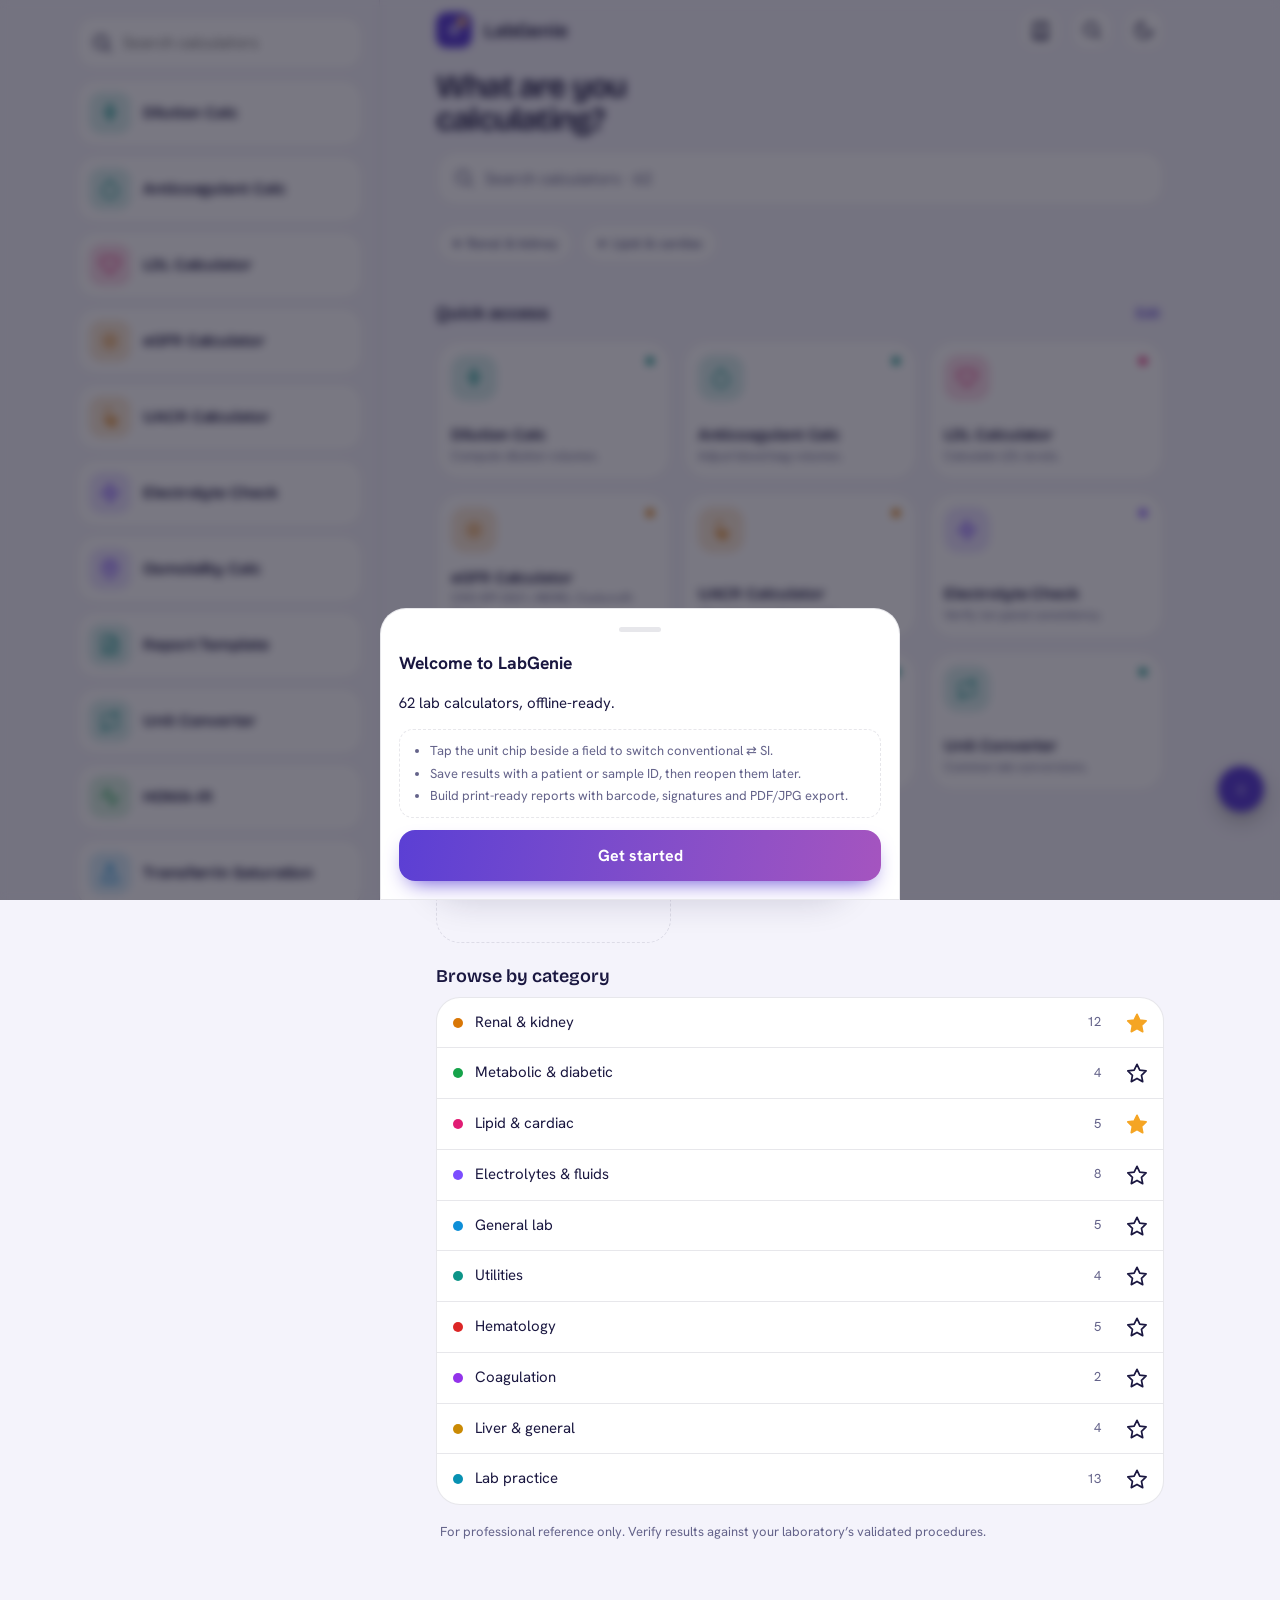
==== index.html @ 0b22d6af "Report: no signature line, end-of-report after results, sample-type label, duplicate seal; SOP: test" ====
<!doctype html>
<html lang="en">
<head>
<meta charset="utf-8">
<meta name="viewport" content="width=device-width,initial-scale=1,viewport-fit=cover">
<link rel="manifest" href="manifest.json">
<meta name="theme-color" id="tc" content="#f4f3fb">
<meta name="apple-mobile-web-app-capable" content="yes">
<meta name="apple-mobile-web-app-status-bar-style" content="black-translucent">
<link rel="apple-touch-icon" href="icons/icon-192.png">
<title>LabGenie</title>
<link rel="preconnect" href="https://fonts.googleapis.com"><link rel="preconnect" href="https://fonts.gstatic.com" crossorigin>
<link href="https://fonts.googleapis.com/css2?family=Allura&family=Anek+Bangla:wght@400..700&family=Bricolage+Grotesque:opsz,wght@12..96,500..700&family=Dancing+Script&family=Great+Vibes&family=Hanken+Grotesk:wght@400;500;600;700&family=Hind+Siliguri:wght@400;500;600;700&family=Homemade+Apple&family=Mrs+Saint+Delafield&display=swap" rel="stylesheet">
<script>try{var t=JSON.parse(localStorage.getItem('lg.th')||'"auto"');document.documentElement.dataset.e=t=='dark'||(t=='auto'&&matchMedia('(prefers-color-scheme:dark)').matches)?'dark':'light'}catch(e){}</script>
<style>
:root{--bg:#f4f3fb;--sf:#fff;--ink:#1a1740;--mut:#64638a;--ln:rgba(26,23,64,.1);--pr:#5b3fd4;--pt:#e9e4ff;--ro:#17143a;--ok:#2fc46b;--warn:#f5a524;--bad:#f0506e;--info:#4aa8ff;--f1:'Bricolage Grotesque',system-ui,sans-serif;--f2:'Hanken Grotesk',system-ui,-apple-system,sans-serif}
:root[data-e=dark]{--bg:#0e0d20;--sf:#181633;--ink:#ecebfa;--mut:#9d9bc4;--ln:rgba(255,255,255,.1);--pt:#2b2668;--ro:#0a0918;--pr:#8f78ff}
:root[data-e=dark] .ro{box-shadow:0 18px 38px -18px color-mix(in srgb,var(--st) 55%,transparent),inset 0 1px 0 rgba(255,255,255,.08)}
*{box-sizing:border-box;-webkit-tap-highlight-color:transparent}
body{margin:0;background:var(--bg);color:var(--ink);font:400 15px/1.45 var(--f2);-webkit-font-smoothing:antialiased}
body.pro{font-size:13.8px}body.pro .card{min-height:112px;padding:11px}body.pro .fc{padding:12px;gap:10px}
#app{max-width:760px;margin:auto;min-height:100dvh;padding-bottom:calc(104px + env(safe-area-inset-bottom))}
@media(min-width:900px){#shell{max-width:1160px;margin:auto;display:grid;grid-template-columns:320px 1fr;gap:0;align-items:start}#side{position:sticky;top:0;height:100dvh;overflow-y:auto;border-right:1px solid var(--ln);padding:10px 0 90px}#app{max-width:760px;width:100%}}
#side:empty{display:none}
button,input,select,textarea{font:inherit;color:inherit}button{cursor:pointer;border:0;background:none}
svg{width:22px;height:22px;fill:none;stroke:currentColor;stroke-width:1.9;stroke-linecap:round;stroke-linejoin:round;flex:none}
:focus-visible{outline:2.5px solid var(--pr);outline-offset:2px}
.bar{position:sticky;top:0;z-index:10;display:flex;align-items:center;gap:12px;padding:calc(env(safe-area-inset-top) + 10px) 16px 10px;background:color-mix(in srgb,var(--bg) 85%,transparent);backdrop-filter:blur(14px);-webkit-backdrop-filter:blur(14px)}
.bar h1{margin:0;font:600 19px var(--f1);letter-spacing:-.01em;flex:1;min-width:0;white-space:nowrap;overflow:hidden;text-overflow:ellipsis}
.logo{width:36px;height:36px;border-radius:11px;background:var(--pr);display:grid;place-items:center;position:relative;color:#fff}
.logo:after{content:"";position:absolute;top:5px;right:5px;width:8px;height:8px;border-radius:50%;background:#ffb454;border:1.5px solid var(--bg)}
.ib{width:40px;height:40px;border-radius:14px;background:var(--sf);border:1px solid var(--ln);display:grid;place-items:center}
.ib.on{color:#f5a524}.ib.on svg{fill:currentColor}
.hero{padding:10px 16px 6px}.hero h2{margin:0 0 14px;font:600 32px/1.04 var(--f1);letter-spacing:-.025em;max-width:11em}
.sb{width:100%;display:flex;align-items:center;gap:10px;padding:15px 16px;border-radius:20px;background:var(--sf);border:1px solid var(--ln);color:var(--mut);text-align:left;font-size:16px}
.sh{display:flex;align-items:center;justify-content:space-between;padding:22px 16px 10px}
.sh h3{margin:0;font:600 18px var(--f1)}.sh button{color:var(--pr);font-weight:600;font-size:14px;padding:6px 4px}
.grid{display:grid;grid-template-columns:repeat(2,1fr);gap:12px;padding:0 16px}
@media(min-width:600px){.grid{grid-template-columns:repeat(3,1fr)}}
.card{position:relative;display:flex;flex-direction:column;justify-content:space-between;gap:16px;min-height:140px;padding:14px;border-radius:24px;background:var(--sf);border:1px solid var(--ln);color:inherit;text-decoration:none;transition:transform .15s}
.card:active{transform:scale(.97)}
.lastc{margin:10px 16px 0;min-height:auto;flex-direction:row;align-items:center;justify-content:flex-start}
.ti{width:46px;height:46px;border-radius:15px;display:grid;place-items:center;background:color-mix(in srgb,var(--c) 16%,var(--sf));color:var(--c);flex:none}
.card b,.row b{display:block;font:600 16px/1.15 var(--f1);letter-spacing:-.005em}
small{display:block;color:var(--mut);font-size:12.5px;line-height:1.35;margin-top:3px}
.card .tag{position:absolute;top:16px;right:16px;width:8px;height:8px;border-radius:50%;background:var(--c)}
.card.ed{animation:wig .35s ease-in-out infinite alternate}.card .mn{display:none;position:absolute;top:8px;right:8px;width:26px;height:26px;border-radius:50%;background:var(--bad);color:#fff;place-items:center;font-weight:700}
.card.ed .mn{display:grid}.card.ed .tag{display:none}
@keyframes wig{from{transform:rotate(-.7deg)}to{transform:rotate(.7deg)}}
.add{border-style:dashed;background:transparent;align-items:center;justify-content:center;text-align:center;color:var(--mut)}
.chips{display:flex;gap:8px;overflow-x:auto;padding:4px 16px 12px;scrollbar-width:none;scroll-snap-type:x proximity}.chips::-webkit-scrollbar{display:none}
.chip{scroll-snap-align:start;white-space:nowrap;padding:9px 14px;border-radius:99px;background:var(--sf);border:1px solid var(--ln);font-weight:600;font-size:13.5px;color:var(--mut)}
.chip.on{background:var(--ink);color:var(--bg);border-color:var(--ink)}
.cats{margin:0 16px;background:var(--sf);border:1px solid var(--ln);border-radius:24px;overflow:hidden}
.cats .cr{display:flex;align-items:center;border-top:1px solid var(--ln)}.cats .cr:first-child{border-top:0}
.cats .cr>button:first-child{display:flex;align-items:center;gap:12px;flex:1;padding:14px 16px;text-align:left}
.cats .cr .ib{border:0;background:none;margin-right:6px}
.dot{width:10px;height:10px;border-radius:50%;background:var(--c)}.cats span{margin-left:auto;color:var(--mut);font-size:13px}
.lst{margin:0 16px;display:flex;flex-direction:column;gap:8px}
.row{display:flex;align-items:center;gap:12px;padding:12px;border-radius:20px;background:var(--sf);border:1px solid var(--ln);color:inherit;text-decoration:none}
.row.cur{border-color:var(--pr);background:var(--pt)}
.row>div:nth-child(2){flex:1;min-width:0}.row .ti{width:42px;height:42px;border-radius:13px}
.row .ib{width:36px;height:36px;border-radius:12px;border:0;background:none;color:var(--mut)}.row .ib.on{color:#f5a524}
.srch{margin:6px 16px 10px;display:flex;align-items:center;gap:10px;padding:0 14px;border-radius:18px;background:var(--sf);border:1.5px solid var(--ln)}
.srch:focus-within{border-color:var(--pr)}.srch input{flex:1;border:0;background:none;padding:14px 0;font-size:16px;outline:0;min-width:0}
.empty{padding:36px 24px;text-align:center;color:var(--mut)}
.tb{position:fixed;left:50%;bottom:calc(12px + env(safe-area-inset-bottom));transform:translateX(-50%);width:min(420px,calc(100% - 24px));height:66px;display:grid;grid-template-columns:repeat(4,1fr);padding:6px;border-radius:33px;background:color-mix(in srgb,var(--sf) 90%,transparent);backdrop-filter:blur(18px);-webkit-backdrop-filter:blur(18px);border:1px solid var(--ln);box-shadow:0 12px 34px rgba(26,23,64,.18);z-index:20}
.tb a{display:flex;flex-direction:column;align-items:center;justify-content:center;gap:1px;font-size:11px;font-weight:600;color:var(--mut);text-decoration:none;border-radius:26px}
.tb a.on{color:var(--pr);background:var(--pt)}body.kb .tb{display:none}
.ro{--st:var(--pr);position:relative;overflow:hidden;margin:12px 16px 0;padding:22px 18px 18px;border-radius:28px;color:var(--ink);border:1px solid color-mix(in srgb,var(--st) 32%,var(--ln));background:radial-gradient(130% 90% at 100% 0,color-mix(in srgb,var(--st) 22%,transparent),transparent 62%),radial-gradient(90% 70% at 0 100%,color-mix(in srgb,var(--info) 13%,transparent),transparent 65%),linear-gradient(165deg,var(--sf),var(--pt));box-shadow:0 18px 38px -18px color-mix(in srgb,var(--st) 62%,transparent),inset 0 1px 0 rgba(255,255,255,.55);transition:border-color .3s,box-shadow .3s}
.ro:before{content:"";position:absolute;inset:0 0 auto;height:5px;background:linear-gradient(90deg,var(--st),color-mix(in srgb,var(--st) 35%,#ff7ad9))}
.ro .l{display:flex;align-items:center;justify-content:space-between;gap:8px;color:var(--mut);font-size:13.5px;font-weight:600}
.big{font:600 54px/1 var(--f1);letter-spacing:-.035em;margin:12px 0 2px;font-variant-numeric:tabular-nums;word-break:break-all;background:linear-gradient(100deg,var(--ink) 25%,var(--st) 115%);-webkit-background-clip:text;background-clip:text;color:transparent}
.big small{display:inline;font:500 15px var(--f2);letter-spacing:0;color:var(--mut);margin-left:6px}
.big.e{background:none;color:color-mix(in srgb,var(--mut) 55%,transparent)}.err{color:var(--bad);font-weight:700;margin:12px 0 2px}
.pill{display:inline-block;padding:3px 10px;border-radius:99px;font-size:12px;font-weight:700;white-space:nowrap}
.p-g{color:color-mix(in srgb,var(--ok) 55%,var(--ink));background:color-mix(in srgb,var(--ok) 20%,transparent)}.p-y{color:color-mix(in srgb,var(--warn) 50%,var(--ink));background:color-mix(in srgb,var(--warn) 22%,transparent)}.p-r{color:color-mix(in srgb,var(--bad) 70%,var(--ink));background:color-mix(in srgb,var(--bad) 18%,transparent)}.p-b{color:color-mix(in srgb,var(--info) 55%,var(--ink));background:color-mix(in srgb,var(--info) 20%,transparent)}
.gw{position:relative;margin:16px 0 6px}.g{display:flex;height:9px;border-radius:5px;overflow:hidden}.g i{display:block;height:100%;opacity:.85;cursor:pointer}
.t-g{background:var(--ok)}.t-y{background:var(--warn)}.t-r{background:var(--bad)}.t-b{background:var(--info)}
.gw b{position:absolute;top:-4px;width:5px;height:17px;margin-left:-2.5px;border-radius:3px;background:var(--ink);box-shadow:0 0 0 2.5px var(--sf);transition:left .25s}
.gs{display:flex;justify-content:space-between;font-size:11.5px;color:var(--mut)}
.sg{display:grid;grid-template-columns:1fr 1fr;gap:8px;margin-top:14px}.sg>div{padding:10px 12px;border-radius:16px;background:color-mix(in srgb,var(--sf) 75%,transparent);border:1px solid var(--ln)}
.sg em{display:block;font-style:normal;font-size:11.5px;color:var(--mut)}.sg strong{font:600 19px var(--f1);font-variant-numeric:tabular-nums}.sg small{display:inline;color:var(--mut);margin-left:3px}.sg .pill{margin-top:4px;display:table}
.ac{display:flex;gap:8px;margin-top:14px}.ac button{flex:1;display:flex;align-items:center;justify-content:center;gap:6px;padding:11px 4px;border-radius:14px;background:color-mix(in srgb,var(--sf) 80%,transparent);border:1px solid var(--ln);color:var(--pr);font-size:13px;font-weight:700}.ac button:disabled{opacity:.35}.ac svg{width:17px;height:17px}
.fc.o{margin-top:6px}.fh h4{margin:0;font:600 17px var(--f1)}.fh p{margin:3px 0 0;color:var(--mut);font-size:13px}
.ub{display:flex;gap:8px;flex-wrap:wrap}.ub button,.pg button{flex:1;padding:11px 8px;border-radius:12px;border:1.5px solid var(--ln);background:var(--bg);font-weight:600;font-size:14px;color:var(--ink);transition:background .15s,color .15s,border-color .15s}
.ub .on,.pg .on{background:var(--pr);border-color:var(--pr);color:#fff}
.pg{display:grid;grid-template-columns:repeat(auto-fill,minmax(64px,1fr));gap:8px}.pg button{padding:9px 4px;font-size:13px}
.fd.ar{display:flex;gap:10px}.calc{flex:1;display:flex;align-items:center;justify-content:center;gap:8px;padding:14px;border-radius:16px;background:linear-gradient(100deg,var(--pr),color-mix(in srgb,var(--pr) 55%,#ff6ea6));color:#fff;font-weight:700;font-size:16px;box-shadow:0 10px 22px -10px var(--pr)}.calc:active{transform:scale(.98)}
.fd.ar .btn{display:grid;place-items:center;padding:0 16px}.fd.ar .btn svg{width:19px;height:19px}
.p2{display:grid;grid-template-columns:repeat(auto-fit,minmax(150px,1fr));gap:12px;margin-top:14px}
.pv{position:relative;padding:13px 14px;border-radius:20px;background:color-mix(in srgb,var(--sf) 78%,transparent);border:1.5px solid var(--ln)}
.pv em{display:block;font-style:normal;font-size:12.5px;font-weight:600;color:var(--mut);line-height:1.25}
.pv strong{display:block;font:600 32px/1.1 var(--f1);letter-spacing:-.02em;margin-top:6px;font-variant-numeric:tabular-nums;word-break:break-all}
.pv strong small{display:inline;font:500 13px var(--f2);letter-spacing:0;color:var(--mut);margin:0 0 0 5px}.pv .pill{margin-top:8px}
.pv.hl{border-color:color-mix(in srgb,var(--pr) 45%,transparent);background:color-mix(in srgb,var(--pr) 10%,var(--sf))}
.pv.rec{border-color:var(--ok);background:color-mix(in srgb,var(--ok) 14%,var(--sf))}
.pv .bd{position:absolute;top:-9px;right:12px;background:var(--ok);color:#fff;font-size:10px;font-weight:800;letter-spacing:.04em;text-transform:uppercase;padding:3px 9px;border-radius:99px}
.mix{height:10px;border-radius:6px;background:color-mix(in srgb,var(--info) 38%,transparent);overflow:hidden;margin:16px 0 6px}.mix i{display:block;height:100%;min-width:5px;background:var(--pr);border-radius:6px}
.bn{margin-top:14px;padding:13px 14px;border-radius:16px;font-weight:700;font-size:15px;line-height:1.35;text-align:center}.bn.sm{text-align:left;font-weight:600;font-size:14px}
.b-g{background:color-mix(in srgb,var(--ok) 18%,transparent);color:color-mix(in srgb,var(--ok) 55%,var(--ink))}.b-y{background:color-mix(in srgb,var(--warn) 22%,transparent);color:color-mix(in srgb,var(--warn) 50%,var(--ink))}.b-r{background:color-mix(in srgb,var(--bad) 17%,transparent);color:color-mix(in srgb,var(--bad) 70%,var(--ink))}.b-b{background:color-mix(in srgb,var(--info) 20%,transparent);color:color-mix(in srgb,var(--info) 55%,var(--ink))}
.nb,.nl{margin:12px 0 0;padding:11px 13px;border-radius:14px;background:color-mix(in srgb,var(--sf) 65%,transparent);border:1px dashed var(--ln);font-size:13px;color:var(--mut);line-height:1.5}.nl{padding-left:30px}.nl li+li{margin-top:3px}.nl b,.nb b{color:var(--ink)}.hx{color:var(--bad);font-weight:800}
.gp{margin-top:12px;padding:12px 14px;border-radius:18px;background:color-mix(in srgb,var(--sf) 78%,transparent);border:1px solid var(--ln)}.gp h5{margin:0 0 4px;font:600 13.5px var(--f1);color:var(--mut)}
.rw{display:flex;justify-content:space-between;align-items:center;gap:8px;padding:8px 0;border-top:1px solid var(--ln);font-size:14px}.gp h5+.rw{border-top:0}.rw>span{font-weight:600}.rw>div{display:flex;align-items:center;flex-wrap:wrap;justify-content:flex-end}.rw b{font:600 19px var(--f1);font-variant-numeric:tabular-nums}.rw i{font-style:normal;color:var(--mut);font-size:12px;margin:0 8px 0 4px}.gp p{margin:6px 0 0;color:var(--mut);font-size:12.5px;line-height:1.4}
.stg{margin-top:12px;display:grid;gap:3px}.stg div{display:grid;grid-template-columns:62px 62px 1fr;gap:8px;padding:7px 10px;border-radius:12px;font-size:12.5px;color:var(--mut)}.stg b{color:var(--ink)}.stg .on{background:color-mix(in srgb,var(--st) 20%,transparent);color:var(--ink);font-weight:700}
.sl{display:none;margin-bottom:12px;padding:7px 12px;border-radius:99px;background:color-mix(in srgb,var(--warn) 22%,transparent);color:color-mix(in srgb,var(--warn) 50%,var(--ink));font-size:12.5px;font-weight:700;text-align:center}
#rw.stale .sl{display:block}#rw.stale .ro>*:not(.sl){opacity:.38}#rw.stale .ac{pointer-events:none}
.cvm{display:flex;align-items:center;justify-content:center;gap:12px;flex-wrap:wrap}.cvc{flex:1;min-width:200px;display:flex;flex-direction:column;gap:8px}.cvc .in input{font-size:20px;font-weight:700;padding:16px 14px}
.swapb{width:46px;height:46px;border-radius:50%;background:var(--pt);color:var(--pr);display:grid;place-items:center;flex:none;transition:transform .25s}.swapb:active{transform:rotate(180deg)}
@media(max-width:600px){.cvm{flex-direction:column}.cvc{width:100%;min-width:0}.swapb svg{transform:rotate(90deg)}}
.fm{margin:12px 16px 0;padding:11px 14px;border-radius:16px;background:var(--pt);color:var(--pr);font-size:13.5px;font-weight:600;overflow-x:auto;white-space:nowrap}
.fc{margin:12px 16px;padding:16px;border-radius:24px;background:var(--sf);border:1px solid var(--ln);display:grid;grid-template-columns:repeat(2,minmax(0,1fr));gap:14px}
.fd{grid-column:span 2;min-width:0}.fd.h{grid-column:span 1}.fd[hidden]{display:none}
.fd label{display:block;margin-bottom:6px;font-size:13px;font-weight:600;color:var(--mut)}
.lb{display:flex;align-items:center;justify-content:space-between;gap:6px;margin-bottom:6px}.lb label{margin:0}
.ut{padding:3px 9px;border-radius:99px;background:var(--pt);color:var(--pr);font-size:11.5px;font-weight:700}
.in,select,textarea{display:flex;align-items:center;width:100%;background:var(--bg);border:1.5px solid transparent;border-radius:14px}
textarea{padding:12px;min-height:86px;resize:vertical}
.in:focus-within,select:focus,textarea:focus{border-color:var(--pr);outline:0}
.in input{flex:1;min-width:0;border:0;background:none;outline:0;padding:13px 14px;font-size:17px;font-weight:500}
.in span{padding-right:12px;color:var(--mut);font-size:12.5px;white-space:nowrap}
select{padding:13px 12px;font-size:16px;appearance:none;-webkit-appearance:none;background-image:linear-gradient(45deg,transparent 50%,var(--mut) 50%),linear-gradient(135deg,var(--mut) 50%,transparent 50%);background-position:calc(100% - 20px) 52%,calc(100% - 15px) 52%;background-size:5px 5px;background-repeat:no-repeat}
.nt{margin:0 20px 8px;color:var(--mut);font-size:13px}
.hi{margin:0 16px;padding:14px;border-radius:20px;background:var(--sf);border:1px solid var(--ln);display:flex;gap:10px;align-items:flex-start;margin-bottom:8px}.hi pre{flex:1;margin:0;font:inherit;font-size:13.5px;white-space:pre-wrap}.hi small{margin:0 0 4px}
.seg{display:flex;padding:4px;border-radius:16px;background:var(--bg);gap:4px}.seg button{flex:1;padding:10px;border-radius:12px;font-weight:600;font-size:14px;color:var(--mut)}.seg .on{background:var(--sf);color:var(--ink);box-shadow:0 1px 4px rgba(0,0,0,.12)}
.set{margin:0 16px 12px;padding:16px;border-radius:24px;background:var(--sf);border:1px solid var(--ln)}.set h4{margin:0 0 10px;font:600 15px var(--f1)}.set p{margin:0 0 8px;color:var(--mut);font-size:13.5px}
.btn{padding:11px 14px;border-radius:14px;background:var(--pt);color:var(--pr);font-weight:700;font-size:13.5px}.btn.d{background:color-mix(in srgb,var(--bad) 14%,transparent);color:var(--bad)}
.rr{padding:12px;border-radius:16px;background:var(--bg);display:grid;grid-template-columns:1fr 1fr 1fr 34px;gap:8px;margin-bottom:8px}.rr input{min-width:0;padding:10px;border-radius:10px;border:1.5px solid transparent;background:var(--sf);font-size:15px;outline:0}.rr input:focus{border-color:var(--pr)}.rr .w{grid-column:1/4}
.toast{position:fixed;left:50%;bottom:calc(92px + env(safe-area-inset-bottom));transform:translate(-50%,20px);opacity:0;background:var(--ink);color:var(--bg);padding:11px 18px;border-radius:99px;font-weight:600;font-size:14px;pointer-events:none;transition:.25s;z-index:30;white-space:nowrap;display:flex;align-items:center;gap:10px}.toast.on{opacity:1;transform:translate(-50%,0);pointer-events:auto}
.toast button{color:#ffb454;font-weight:800}
.wn{margin:8px 16px 0;display:grid;gap:6px}.wr{padding:10px 12px;border-radius:14px;background:color-mix(in srgb,var(--warn) 20%,var(--sf));border:1px solid var(--warn);font-size:13px;font-weight:600}.wr.cr{background:color-mix(in srgb,var(--bad) 18%,var(--sf));border-color:var(--bad);color:var(--bad)}
#ov,#lk,#rv{position:fixed;inset:0;background:rgba(12,10,28,.55);backdrop-filter:blur(4px);display:none;place-items:end center;z-index:50}#ov.on,#lk.on{display:grid}
.bs{width:min(520px,100%);max-height:88dvh;overflow-y:auto;background:var(--sf);border-radius:26px 26px 0 0;padding:18px;border:1px solid var(--ln)}
.grab{width:42px;height:5px;border-radius:99px;background:var(--ln);margin:0 auto 12px}
#rv.on{display:flex;flex-direction:column;background:rgba(12,10,28,.85)}
.rvt{display:flex;gap:8px;padding:12px 16px;background:var(--sf);border-bottom:1px solid var(--ln)}
.rvb{flex:1;overflow:auto;padding:16px;display:flex;justify-content:center}
.sw{display:flex;gap:8px}.sw button{width:32px;height:32px;border-radius:50%;border:2px solid transparent}.sw button.on{border-color:var(--ink)}
.ck{display:flex!important;align-items:center;gap:8px;cursor:pointer}
.fab{position:fixed;right:16px;bottom:calc(88px + env(safe-area-inset-bottom));width:46px;height:46px;border-radius:50%;background:var(--pr);color:#fff;display:grid;place-items:center;box-shadow:0 8px 20px rgba(0,0,0,.25);z-index:22}
#mcp{position:fixed;right:16px;bottom:calc(142px + env(safe-area-inset-bottom));width:240px;background:var(--sf);border:1px solid var(--ln);border-radius:20px;padding:12px;box-shadow:0 16px 36px rgba(0,0,0,.28);display:none;z-index:25}#mcp.on{display:block}
#mcd{background:var(--bg);padding:10px;border-radius:12px;text-align:right;font:700 20px var(--f1);margin-bottom:8px;overflow:hidden}
.mk{display:grid;grid-template-columns:repeat(4,1fr);gap:6px}.mk button{padding:10px;border-radius:10px;background:var(--bg);font-weight:700}
.v{animation:vin .22s ease-out}@keyframes vin{from{opacity:0;transform:translateY(10px)}}
#pr{display:none}
.sheet{font:13px/1.5 Arial,sans-serif;color:#000;background:#fff;padding:24px}.sheet h2{margin:0 0 4px;font-size:20px}.sheet table{width:100%;border-collapse:collapse;margin-top:14px}.sheet td,.sheet th{border-bottom:1px solid #bbb;padding:6px 4px;text-align:left}
html[lang=bn]{--f1:'Anek Bangla','Hind Siliguri','Bricolage Grotesque',system-ui,sans-serif;--f2:'Hind Siliguri','Anek Bangla','Hanken Grotesk',system-ui,sans-serif}
html[lang=bn] body{line-height:1.65}
html[lang=bn] #app,html[lang=bn] #app *{letter-spacing:0!important}
html[lang=bn] .hero h2{line-height:1.3;max-width:none}
html[lang=bn] .bar h1,html[lang=bn] .sh h3,html[lang=bn] .card b,html[lang=bn] .row b,html[lang=bn] .set h4,html[lang=bn] .fh h4{line-height:1.45}
html[lang=bn] .tb a{font-size:12.5px}
html[lang=bn] .sh h3{font-size:20px}
html[lang=bn] .lastc small,html[lang=bn] .fd label{font-size:13px}
.wn{transition:opacity .2s}
@page{size:A4;margin:0}
@media print{
html,body{margin:0!important;padding:0!important;background:#fff!important;height:auto!important}
body>*:not(#pr){display:none!important}
#pr{display:block!important}
#pr .rp{width:210mm;min-height:296mm;padding:10mm 13mm;overflow:hidden}
*{-webkit-print-color-adjust:exact;print-color-adjust:exact}}
@media(prefers-reduced-motion:reduce){*{animation:none!important;transition:none!important}}
.rr,.rh{display:grid;grid-template-columns:minmax(0,1.7fr) minmax(0,1fr) minmax(0,.8fr) minmax(0,1.4fr) 34px;gap:6px;align-items:center}
.rr{padding:8px;margin-bottom:6px}.rr input{padding:9px 8px;font-size:14px}.rr .w{grid-column:1/5}.rr input.au{background:color-mix(in srgb,var(--pr) 13%,var(--sf));font-weight:700}
.rh{padding:0 8px 4px;font-size:11.5px;font-weight:700;color:var(--mut)}
@media(max-width:480px){.rr input{font-size:13px;padding:8px 5px}}
.chw{position:relative}.chw .chips{padding-right:54px}.chn{display:none;position:absolute;right:12px;top:0;width:34px;height:34px;border-radius:50%;background:var(--pr);color:#fff;font:700 22px/1 var(--f1);place-items:center;box-shadow:0 4px 12px rgba(0,0,0,.25)}
@media(min-width:900px){.chn{display:grid}}
.rr,.rh{grid-template-columns:22px minmax(0,1.7fr) minmax(0,1fr) minmax(0,.8fr) minmax(0,1.4fr) 34px}
.rr .w{grid-column:2/6}.rr input.ik{width:18px;height:18px;padding:0;accent-color:var(--pr)}.rr.off input:not(.ik){opacity:.45}
.tmc{margin:12px 16px 0;padding:16px;border-radius:24px;background:var(--sf);border:1px solid var(--ln)}
.tmc.tsw{background:linear-gradient(135deg,color-mix(in srgb,var(--pr) 14%,var(--sf)),var(--sf))}.tmc.dn{border-color:var(--ok);background:color-mix(in srgb,var(--ok) 12%,var(--sf))}
.tmh{display:flex;align-items:center;justify-content:space-between;gap:8px}.tmh b{font:600 16px var(--f1)}
.tml{flex:1;min-width:0;border:0;background:none;font:600 16px var(--f1);padding:4px 0;outline:0}
.tmbig{font:600 clamp(40px,11vw,60px)/1.1 var(--f1);font-variant-numeric:tabular-nums;text-align:center;margin:10px 0;letter-spacing:-.02em}
.bar2{height:8px;border-radius:5px;background:var(--pt);overflow:hidden}.bar2 i{display:block;height:100%;background:var(--pr);transition:width .2s linear}
.tmb{display:flex;gap:8px;margin-top:12px}.tmb button{flex:1;padding:12px 6px;border-radius:14px;background:var(--bg);font-weight:700;font-size:14px;border:1px solid var(--ln)}.tmb .calc{color:#dd7c00;border:0}

/* timer & stopwatch: mobile layout */
.tmc{overflow:hidden}
.tmbig{white-space:nowrap;font-size:clamp(30px,10vw,60px)}
.tmb{flex-wrap:wrap}.tmb button{min-width:0;min-height:46px;white-space:nowrap}
.tmhms{display:grid;grid-template-columns:repeat(3,minmax(0,1fr));gap:10px}.tmhms label{display:block}.tmhms input{min-width:0;width:100%;text-align:center}
.tmc .rw{align-items:flex-start}.tmc .rw>span{min-width:0;overflow-wrap:anywhere}.tmc .rw>div{display:block;flex:none;white-space:nowrap}
.tml{text-overflow:ellipsis}
.tmq{flex-wrap:wrap;overflow:visible}.tmq .chip{flex:0 0 auto;min-height:40px}
@media(max-width:480px){
.tmc{margin:10px 12px 0;padding:14px;border-radius:20px}
.tmf{margin:10px 12px;padding:14px;gap:12px}
.tmb button{flex:1 1 calc(50% - 4px)}.tmb .calc{flex:1 1 100%}
.tmh b{font-size:15px}.tmh .ut{flex:none}
.tmbig{margin:8px 0}
.tmc .fd label{font-size:13px}
#tm .sh{padding-left:12px;padding-right:12px}
}
@media(max-width:340px){.tmhms{gap:6px}.tmq .chip{padding:8px 11px}}
</style>
<link rel="stylesheet" href="css/report.css?v=20">
<link rel="stylesheet" href="css/sop.css?v=20">
</head>
<body>
<div id="shell">
  <aside id="side"></aside>
  <div id="app"><header class="bar" id="bar"></header><main id="v"></main></div>
</div>
<nav class="tb" id="tb"></nav>
<button class="fab" data-a="mc" aria-label="Mini calculator">±</button>
<div id="mcp"></div>
<div id="ov"></div>
<div id="rv"></div>
<div id="lk"></div>
<input type="file" id="imf" accept=".json" hidden>
<div class="toast" id="toast"></div>
<div id="pr"></div>

<script>
const $=s=>document.querySelector(s),ST={get(k,d){try{const v=localStorage.getItem('lg.'+k);return v==null?d:JSON.parse(v)}catch(e){return d}},set(k,v){try{localStorage.setItem('lg.'+k,JSON.stringify(v))}catch(e){}}};
const P={home:'<path d="M3 11l9-8 9 8M5 9.5V20h14V9.5"/>',grid:'<rect x="3" y="3" width="7" height="7" rx="2"/><rect x="14" y="3" width="7" height="7" rx="2"/><rect x="3" y="14" width="7" height="7" rx="2"/><rect x="14" y="14" width="7" height="7" rx="2"/>',hist:'<circle cx="12" cy="12" r="9"/><path d="M12 7v5l3 2"/>',more:'<circle cx="5" cy="12" r="1.3"/><circle cx="12" cy="12" r="1.3"/><circle cx="19" cy="12" r="1.3"/>',search:'<circle cx="11" cy="11" r="7"/><path d="m21 21-4.3-4.3"/>',star:'<path d="m12 2.5 3 6.3 6.9.9-5 4.8 1.3 6.9L12 18l-6.2 3.4L7 14.5 2 9.7l6.9-.9z"/>',back:'<path d="m15 18-6-6 6-6"/>',copy:'<rect x="9" y="9" width="12" height="12" rx="2"/><path d="M5 15H4a1 1 0 0 1-1-1V4a1 1 0 0 1 1-1h10a1 1 0 0 1 1 1v1"/>',save:'<path d="M19 21l-7-5-7 5V5a2 2 0 0 1 2-2h10a2 2 0 0 1 2 2z"/>',trash:'<path d="M3 6h18M8 6V4h8v2M6 6l1 14h10l1-14"/>',reset:'<path d="M3 12a9 9 0 1 0 3-6.7L3 8M3 3v5h5"/>',share:'<circle cx="18" cy="5" r="3"/><circle cx="6" cy="12" r="3"/><circle cx="18" cy="19" r="3"/><path d="m8.6 13.5 6.8 4M15.4 6.5l-6.8 4"/>',moon:'<path d="M21 12.8A9 9 0 1 1 11.2 3a7 7 0 0 0 9.8 9.8z"/>',plus:'<path d="M12 5v14M5 12h14"/>',print:'<path d="M6 9V3h12v6M6 18H4v-7h16v7h-2M7 14h10v7H7z"/>',
dil:'<path d="M10 2v7.3M14 9.3V2M12 12.3V21M15 15l-3 3-3-3M4.7 11.3h14.6"/>',drop:'<path d="M12 22a8 8 0 0 0 8-8c0-4.4-8-12-8-12S4 9.6 4 14a8 8 0 0 0 8 8z"/>',heart:'<path d="M19 14c1.5-1.5 3-3.2 3-5.5A5.5 5.5 0 0 0 16.5 3c-1.8 0-3 .5-4.500 2-1.500-1.500-2.700-2-4.500-2A5.500 5.500 0 0 0 2 8.500c0 2.300 1.500 4 3 5.500l7 7z"/>',gear:'<circle cx="12" cy="12" r="3"/><path d="M12 2v3M12 19v3M4.900 4.900 7 7M17 17l2.100 2.100M2 12h3M19 12h3M4.900 19.100 7 17M17 7l2.100-2.100"/>',uri:'<path d="M12 22a7 7 0 0 0 7-7c0-2-1-3-3-3s-3 1-3 3-1 3-3 3-3-1-3-3 1-3 3-3a7 7 0 0 0 7 7z"/><path d="M12 2 7.500 6.500"/>',bolt:'<path d="M13 2 3 14h9l-1 8 10-12h-9z"/>',pin:'<path d="M12 22s-8-4.500-8-11.800A8 8 0 0 1 12 2a8 8 0 0 1 8 8.200c0 7.300-8 11.800-8 11.800z"/><circle cx="12" cy="10" r="3"/>',file:'<path d="M14.500 2H6a2 2 0 0 0-2 2v16a2 2 0 0 0 2 2h12a2 2 0 0 0 2-2V7.500zM14 2v6h6M16 13H8M16 17H8"/>',swap:'<path d="m17 1 4 4-4 4M3 11.600V9a4 4 0 0 1 4-4h14M7 23l-4-4 4-4M21 12.400V15a4 4 0 0 1-4 4H3"/>',flask:'<path d="M9 3h6M10 3v6L4.500 19a2 2 0 0 0 1.800 3h11.400a2 2 0 0 0 1.800-3L14 9V3"/>',act:'<path d="M22 12h-4l-3 9L9 3l-3 9H2"/>'};
const ic=n=>`<svg viewBox="0 0 24 24">${P[n]}</svg>`;
const CAT={renal:['Renal & kidney','#d97706'],metabolic:['Metabolic & diabetic','#16a34a'],lipid:['Lipid & cardiac','#e11d74'],elec:['Electrolytes & fluids','#7c4dff'],gen:['General lab','#0e8fd8'],util:['Utilities','#0d9488']};
const n=(id,l,u,ph,o)=>({id,l,u,ph,...o}),s=(id,l,opts,o)=>({id,l,s:1,opts,...o}),Z=a=>a.map(([max,l,t])=>({max,l,t})),O=(l,v,u,d=1,z,sc,r)=>({l,v,u,d,z:z&&Z(z),sc,r}),W=(a,t)=>(a.n=t,a),I=Infinity;
const LZ=[[100,'Optimal','g'],[130,'Near optimal','g'],[160,'Borderline high','y'],[190,'High','r'],[I,'Very high','r']],GZ=[[15,'G5 · Failure','r'],[30,'G4 · Severe','r'],[45,'G3b · Moderate','y'],[60,'G3a · Mild–mod.','y'],[90,'G2 · Mildly low','g'],[I,'G1 · Normal','g']];
const lh=(a,b)=>[[a,'Low','y'],[b,'Normal','g'],[I,'High','y']];
const TYP={Calcium:'100–300 mg/24 h',Phosphate:'400–1300 mg/24 h','Uric acid':'250–750 mg/24 h',Sodium:'40–220 mmol/24 h',Potassium:'25–125 mmol/24 h',Chloride:'110–250 mmol/24 h'};
const T=[
{id:'dilution-calculator',t:'Dilution Calc',d:'Compute dilution volumes.',g:'util',i:'dil',k:'c1v1 diluent factor ratio',o:{init:1,b:'Calculate',
F:[{t:'p',id:'df',l:'Select Common Dilution (1:X)',o:[2,3,4,5,10,20,50,100,200,500]},{t:'n',id:'df',h:1,l:'Dilution Factor',ph:'e.g., 20',def:'2'},{t:'n',id:'tv',h:1,l:'Final Volume (µL)',ph:'e.g., 1000',def:'1000'}],
go:(v,st)=>{const f=parseFloat(v.df);if(f>=2)st.cd=f;const df=f||st.cd||2;if(df<2)return{err:'Dilution factor must be 2 or greater.'};const tv=v.tv||0,sm=tv/df,dl=tv-sm;
return{st:null,tx:`1:${df} dilution, final volume ${fm(tv,2)} µL\nSample volume (serum/plasma): ${fm(sm,2)} µL\nDiluent volume (normal saline): ${fm(dl,2)} µL`,
html:hd('Dilution 1 : '+df,`<span class="pill p-b">Final ${fm(tv,2)} µL</span>`)+pr2(tl('Sample Volume (Serum/Plasma)',fm(sm,2),'µL',{c:'hl'}),tl('Diluent Volume (Normal Saline)',fm(dl,2),'µL'))+`<div class="mix"><i style="width:${100/df}%"></i></div><div class="gs"><span>Sample · 1 part</span><span>Diluent · ${df-1} part${df-1>1?'s':''}</span></div>`+nl(['All volumes are in microliters (µL).','Minimum dilution factor is 1:2.','Results are rounded to 2 decimal places.','Press <b>Enter</b> in fields to calculate.'])}}}},
{id:'anticoagulant-calculator',t:'Anticoagulant Calc',d:'Adjust blood bag volumes.',g:'util',i:'drop',k:'cpda blood bag donation',o:{init:1,auto:1,
F:[{t:'h',l:'Standard Bag Parameters',s:'Based on a standard 450 ml blood bag containing 63 ml of anticoagulant.'},{t:'n',id:'vol',l:'Target Blood Collection Volume (ml)',ph:'e.g., 300',def:'450'}],
go:v=>{const tv=v.vol||0,rq=tv*(63/450),rm=63-rq;let g,k,sc;
if(tv<=0){g='Please enter a target blood volume to see the guidance.';k='b';sc=null}
else if(rm<-.1){g='Warning: Target volume exceeds the standard 450 ml. The standard anticoagulant amount is insufficient.';k='r';sc='r'}
else if(rm<.1){g='No adjustment needed. The standard anticoagulant volume is correct for this blood volume.';k='g';sc='g'}
else{g=`For a collection of ${tv} ml, first remove ${rm.toFixed(1)} ml of anticoagulant from the bag (Only if the bag contain 63 ml).`;k='y';sc='y'}
const a=Math.max(0,rq),b=Math.max(0,rm);
return{st:sc,tx:`Target blood volume: ${tv} ml\nRequired anticoagulant: ${fm(a,1)} ml\nAnticoagulant to remove: ${fm(b,1)} ml\n${g}`,
html:hd('Results & Guidance')+pr2(tl('Required Anticoagulant for Target Volume',fm(a,1),'ml'),tl('Anticoagulant to REMOVE from Bag',fm(b,1),'ml',{c:b>=.1?'hl':''}))+bn(k+' sm',g)+nl(['The standard ratio is 14 ml of anticoagulant per 100 ml of blood.','This tool calculates how much anticoagulant to remove for partial draws.'])}}}},
{id:'LDL-calculator',t:'LDL Calculator',d:'Calculate LDL levels.',g:'lipid',i:'heart',k:'cholesterol friedewald hdl triglycerides lipid',o:{b:'Calculate LDL',
F:[{t:'h',l:'Lipid Panel Inputs'},{t:'n',id:'tc',l:'Total Cholesterol (mg/dL)',ph:'e.g., 200'},{t:'n',id:'hdl',l:'HDL Cholesterol (mg/dL)',ph:'e.g., 50'},{t:'n',id:'tg',l:'Triglycerides (mg/dL)',ph:'e.g., 150'}],
go:v=>{const{tc,hdl,tg}=v;if(tc==null||hdl==null||tg==null||tc<=0||hdl<=0||tg<=0)return{err:'Please enter valid, positive numbers for all fields.'};if(tc<hdl)return{err:'Total Cholesterol cannot be less than HDL Cholesterol.'};
const nh=tc-hdl,fr=nh-tg/5,al=nh*.75,hi=tg>=400;
return{st:null,tx:`LDL (Friedewald): ${fm(fr,1)} mg/dL\nLDL (Alternative, high TG): ${fm(al,1)} mg/dL\nRecommended: ${hi?'Alternative formula':'Friedewald formula'}`,
html:hd('LDL Cholesterol')+pr2(tl('LDL (Friedewald Formula)',fm(fr,1),'mg/dL',{c:hi?'':'rec',b:hi?'':'Recommended'}),tl('LDL (Alternative Formula for High TG)',fm(al,1),'mg/dL',{c:hi?'rec':'',b:hi?'Recommended':''}))+nb(hi?'Triglycerides are 400 mg/dL or higher, making the Friedewald formula unreliable. The alternative calculation is recommended.':'Triglycerides are below 400 mg/dL, so the Friedewald formula is the recommended method for estimation.')}}}},
{id:'egfr-calculator',t:'eGFR (MDRD)',d:'Estimate kidney function.',g:'renal',i:'gear',k:'gfr mdrd bsa ckd creatinine body surface',o:{b:'Calculate eGFR',
F:[{t:'h',l:'Patient Data'},{t:'n',id:'scr',l:'Serum Creatinine (mg/dL)',ph:'e.g., 1.2'},{t:'n',id:'age',l:'Age (Years)',ph:'e.g., 55'},{t:'b',id:'sx',l:'Sex',o:[['male','Male'],['female','Female']]},{t:'b',id:'rc',l:'Race',o:[['nonblack','Non-Black'],['black','Black']]}],
go:v=>{const{scr,age,sx,rc}=v;if(scr==null||age==null||scr<=0||age<=0)return{err:'Please enter valid, positive numbers for Creatinine and Age.'};
let g=175*Math.pow(scr,-1.154)*Math.pow(age,-.203);if(sx=='female')g*=.742;if(rc=='black')g*=1.212;
const s=g>=90?[0,'CKD Stage 1','g']:g>=60?[1,'CKD Stage 2','g']:g>=45?[2,'CKD Stage 3a','y']:g>=30?[3,'CKD Stage 3b','y']:g>=15?[4,'CKD Stage 4','r']:[5,'CKD Stage 5','r'];
const R=[['Stage 1','≥ 90','Normal or high GFR'],['Stage 2','60 – 89','Mildly decreased GFR'],['Stage 3a','45 – 59','Mild-moderately decreased'],['Stage 3b','30 – 44','Moderate-severely decreased'],['Stage 4','15 – 29','Severely decreased GFR'],['Stage 5','&lt; 15','Kidney failure']];
return{st:s[2],tx:`Estimated GFR (MDRD): ${fm(g,0)} mL/min/1.73 m²\n${s[1]}`,
html:hd('Estimated GFR (MDRD)')+big(fm(g,0),'mL/min/1.73 m²')+gauge({sc:[0,120],z:Z([[15,'Stage 5','r'],[30,'Stage 4','r'],[45,'Stage 3b','y'],[60,'Stage 3a','y'],[90,'Stage 2','g'],[I,'Stage 1','g']]),v:g})+bn(s[2],s[1])+`<div class="stg">${R.map((r,i)=>`<div class="${i==s[0]?'on':''}"><b>${r[0]}</b><span>${r[1]}</span><span>${r[2]}</span></div>`).join('')}</div>`+nb('<b>Note:</b> This calculator uses the original MDRD formula, which includes a race-based variable. Modern guidelines often recommend the CKD-EPI 2021 equation, which omits race.')}}}},
{id:'uacr-calculator',t:'UACR Calculator',d:'Albumin / creatinine ratio.',g:'renal',i:'uri',k:'microalbumin macr albumin creatinine ratio urine',o:{b:'Calculate UACR',
F:[{t:'h',l:'Urine Sample Values'},{t:'n',id:'al',l:'Urine Albumin (mg/L)',ph:'e.g., 15'},{t:'b',id:'u',l:'Select Unit for Urine Creatinine',o:[['mg/dL','mg/dL'],['mmol/L','mmol/L']]},{t:'n',id:'cr',l:v=>`Urine Creatinine (${v.u})`,ph:v=>v.u=='mg/dL'?'e.g., 120':'e.g., 10.6'}],
go:v=>{let{al,cr,u}=v;if(al==null||cr==null)return{err:'Please fill in all required fields.'};if(u=='mmol/L')cr*=113.12/10;const cg=cr/100;if(cg<=0)return{err:'Urine creatinine must be a positive value.'};
const r=al/cg,k=r<30?0:r<=300?1:2,L=['Normal to Mildly Increased','Moderately Increased','Severely Increased'],T=['g','y','r'];
return{st:T[k],tx:`Albumin/Creatinine Ratio (UACR): ${fm(r,2)} mg/g\n${L[k]}`,
html:hd('Albumin/Creatinine Ratio (UACR)')+big(fm(r,2),'mg/g')+gauge({sc:[0,400],z:Z([[30,L[0],'g'],[300,L[1],'y'],[I,L[2],'r']]),v:r})+bn(T[k],L[k])+`<ul class="nl"><li style="list-style:none;margin-left:-16px"><b>KDIGO Categories for Albuminuria</b></li>${[['&lt; 30 mg/g','Normal to Mildly Increased'],['30 - 300 mg/g','Moderately Increased'],['&gt; 300 mg/g','Severely Increased']].map((x,i)=>i==k?`<li><b>${x[0]}: ${x[1]}</b></li>`:`<li>${x[0]}: ${x[1]}</li>`).join('')}</ul>`}}}},
{id:'electrolyte-verification',t:'Electrolyte Check',d:'Verify ion panel consistency.',g:'elec',i:'bolt',k:'tco2 anion gap sodium potassium chloride bicarbonate balance',o:{b:'Verify Electrolytes',
F:[{t:'h',l:'Patient Values'},{t:'n',id:'na',h:1,l:'Na⁺ (mmol/L)'},{t:'n',id:'k',h:1,l:'K⁺ (mmol/L)'},{t:'n',id:'cl',h:1,l:'Cl⁻ (mmol/L)'},{t:'n',id:'hco3',h:1,l:'HCO₃⁻ (Optional)'},{t:'n',id:'co2',l:'Total CO₂ (Optional)'},{t:'n',id:'glucose',h:1,l:'Glucose (Optional) mmol/L'},{t:'n',id:'albumin',h:1,l:'Albumin (Optional) g/dL'}],
go:v=>{const V={};for(const k in v)V[k]=v[k]||null;if(!V.na||!V.k||!V.cl)return{err:'Please enter required values: Na⁺, K⁺, and Cl⁻.'};
let hc=V.hco3,est=false;if(hc==null){hc=V.na-V.cl-12;est=true}
const eco=hc+2,cna=V.glucose?V.na+2.4*((V.glucose-5.5)/5.5):null,ag=V.na-(V.cl+hc),cag=V.albumin?ag+2.5*(4.4-V.albumin):null,nd=V.na-V.cl;
const sz=(x,lo,hi)=>x<lo?{l:'LOW',t:'y'}:x>hi?{l:'HIGH',t:'r'}:{l:'NORMAL',t:'g'},za=sz(cag??ag,8,16),f=x=>fm(x,1);
let calc='';if(est)calc+=rowx('Estimated HCO₃⁻',f(hc),'mmol/L');if(!V.co2)calc+=rowx('Estimated Total CO₂',f(eco),'mmol/L');if(cna!=null)calc+=rowx('Corrected Sodium',f(cna),'mmol/L');
return{st:za.t,tx:`Anion gap: ${f(ag)} mmol/L (${sz(ag,8,16).l})`+(cag!=null?`\nAlbumin-corrected AG: ${f(cag)} mmol/L (${sz(cag,8,16).l})`:'')+`\nNa-Cl differential: ${f(nd)} mmol/L (${sz(nd,32,40).l})`+(est?`\nEstimated HCO3: ${f(hc)} mmol/L`:'')+(cna!=null?`\nCorrected Na: ${f(cna)} mmol/L`:''),
html:hd('Anion Gap (AG)',pill(sz(ag,8,16)))+big(f(ag),'mmol/L')+gauge({sc:[0,32],z:Z([[8,'Low','y'],[16,'Normal','g'],[I,'High','r']]),v:ag})+`<div class="gs" style="margin-top:8px;font-size:12.5px;display:block">Normal Range: 8-16 mmol/L.</div>`+(est?bn('y sm','HCO₃⁻ was not entered, so it is estimated as Na − Cl − 12 and the anion gap will always read 12. Enter a measured HCO₃⁻ for a meaningful anion gap.'):'')
+(cag!=null?grp('Anion Gap Analysis',rowx('Albumin-Corrected AG',f(cag),'mmol/L',sz(cag,8,16)),'Albumin-corrected AG is the recommended value for interpretation. Normal: 8-16 mmol/L.'):'')
+(calc?grp('Calculated Values',calc):'')+grp('Electrolyte Balance Checks',rowx('Sodium-Chloride Differential',f(nd),'mmol/L',sz(nd,32,40)),'A normal Na-Cl difference is typically 32-40 mmol/L.')}}}},
{id:'osmolality-calculator',t:'Osmolality Calc',d:'Calculate osmolal gap.',g:'elec',i:'pin',k:'serum osmolarity gap tonicity',o:{b:'Calculate',
F:[{t:'h',l:'Analyte Values'},{t:'b',id:'u',l:'Select Units for Glucose & Urea',o:[['mmol/L','mmol/L'],['mg/dL','mg/dL']]},{t:'n',id:'na',l:'Sodium (Na⁺)',ph:'mmol/L'},{t:'n',id:'gl',l:v=>`Glucose (${v.u})`,ph:v=>v.u=='mmol/L'?'e.g., 5.5':'e.g., 100'},{t:'n',id:'ur',l:v=>v.u=='mmol/L'?'Urea (mmol/L)':'Blood Urea Nitrogen (BUN) (mg/dL)',ph:v=>v.u=='mmol/L'?'e.g., 5':'e.g., 15'},{t:'n',id:'ms',l:'Measured Osmolality (Optional)',ph:'mOsm/kg'}],
go:v=>{let{na,gl,ur,ms,u}=v;if(na==null||gl==null||ur==null)return{err:'Please fill in all required fields (Na, Glucose, Urea).'};if(u=='mg/dL'){gl/=18;ur/=2.8}
const c=2*na+gl+ur,gap=ms!=null&&ms>0?ms-c:null,hi=gap!=null&&gap>15;
return{st:gap==null?null:hi?'r':'g',tx:`Calculated osmolality: ${fm(c,1)} mOsm/kg`+(gap!=null?`\nOsmolal gap: ${fm(gap,1)} mOsm/kg (${hi?'HIGH':'normal'})`:''),
html:hd('Calculated Osmolality')+big(fm(c,1),'mOsm/kg')+(gap!=null?pr2(tl('Osmolal Gap',fm(gap,1),'mOsm/kg',{p:pill({l:hi?'HIGH':'Normal',t:hi?'r':'g'})})):'')
+nb(gap==null?'A normal osmolal gap is typically &lt; 10-15. Enter a measured osmolality to calculate the gap.':hi?`An osmolal gap of <span class="hx">${fm(gap,1)}</span> is considered HIGH. This suggests the presence of unmeasured, osmotically active substances (e.g., ethanol, methanol, ethylene glycol).`:`An osmolal gap of ${fm(gap,1)} is within the normal range (&lt;15).`)}}}},
{id:'manual-report-template',t:'Report Template',d:'Printable manual reports.',g:'util',i:'file',k:'print patient result sheet',x:'rep'},
{id:'unit-conversion',t:'Unit Converter',d:'Common lab conversions.',g:'util',i:'swap',k:'glucose fluid mmol mg/dl creatinine hba1c convert',x:'cv'},
{id:'homa-ir',t:'HOMA-IR',d:'Insulin resistance index.',g:'metabolic',i:'act',k:'insulin glucose resistance',f:'(Insulin × Glucose mg/dL) ÷ 405',F:[n('ins','Fasting insulin','µIU/mL','8.5'),s('gu','Glucose unit',[['1','mg/dL'],['18','mmol/L']],{h:1}),n('gl','Fasting glucose','','90',{h:1})],
c:v=>{if(v.ins==null||v.gl==null)return;return[O('HOMA-IR',v.ins*v.gl*+v.gu/405,'',2,[[1,'Optimal','g'],[2,'Normal','g'],[3,'Early resistance','y'],[I,'Resistant','r']],[0,5],'< 1.0 optimal, > 2.9 high')]}},
{id:'transferrin-saturation',t:'Transferrin Saturation',d:'Iron status evaluation.',g:'gen',i:'flask',k:'tsat iron tibc',f:'(Serum iron ÷ TIBC) × 100',F:[n('fe','Serum iron','µg/dL','90',{h:1}),n('tb','TIBC','µg/dL','300',{h:1})],
c:v=>{if(v.fe==null||v.tb==null)return;if(v.tb<=0)return{err:'TIBC must be above 0'};return[O('Saturation',v.fe/v.tb*100,'%',1,lh(20,50.01),[0,80],'20–50 %'),O('UIBC',v.tb-v.fe,'µg/dL',0)]}},
{id:'protein-creatinine-ratio',t:'Protein/Creatinine',d:'Proteinuria screening.',g:'renal',i:'uri',k:'pcr urine protein',f:'Urine protein ÷ Urine creatinine',F:[n('p','Urinary protein','mg/dL','10',{h:1}),n('c','Urinary creatinine','mg/dL','100',{h:1})],
c:v=>{if(v.p==null||v.c==null)return;if(v.c<=0)return{err:'Creatinine must be above 0'};const r=v.p/v.c;return[O('PCR',r,'mg/mg',2,[[.2,'Normal','g'],[.5,'Increased','y'],[I,'Severe','r']],[0,1],'< 0.2 mg/mg'),O('Same ratio',r*1000,'mg/g',0)]}},
{id:'creatinine-clearance',t:'Creatinine Clearance',d:'Timed urine clearance.',g:'renal',i:'hist',k:'ccr 24 hour urine',f:'(U.Creat × Volume) ÷ (S.Creat × minutes)',F:[n('uc','Urine creatinine','mg/dL','100',{h:1}),n('sc','Serum creatinine','mg/dL','1.0',{h:1}),n('vo','Urine volume','mL','1500',{h:1}),n('hr','Collection time','hours','',{h:1,def:'24'})],
c:(v,S)=>{if(v.uc==null||v.sc==null||v.vo==null||v.hr==null)return;if(v.sc<=0||v.hr<=0)return{err:'Serum creatinine and time must be above 0'};const r=v.uc*v.vo/(v.sc*v.hr*60);S.ccr=r;return[O('Clearance',r,'mL/min',1,[[30,'Severely low','r'],[60,'Moderately low','y'],[90,'Mildly low','y'],[120.01,'Normal','g'],[I,'High','b']],[0,160],'90–120 mL/min')]}},
{id:'urinary-ca-po4-ua',t:'Urinary Ca / PO₄ / UA',d:'Total excretion per sample.',g:'renal',i:'flask',k:'calcium phosphate uric acid urine',f:'(Result × Volume) ÷ 100',F:[s('an','Analyte',[['Calcium','Calcium'],['Phosphate','Phosphate'],['Uric acid','Uric acid']]),n('m','Machine result','mg/dL','15',{h:1}),n('vo','Urine volume','mL','1500',{h:1})],
c:v=>{if(v.m==null||v.vo==null)return;return W([O(v.an+' in total volume',v.m*v.vo/100,'mg',1,null,null,TYP[v.an])],'Typical adult 24 h range: '+TYP[v.an]+'. Applies to a full 24 h collection.')}},
{id:'urinary-electrolytes',t:'Urinary Electrolytes',d:'Excretion per sample.',g:'elec',i:'bolt',k:'sodium potassium chloride urine excretion',f:'(Result × Volume) ÷ 1000',F:[s('an','Analyte',[['Sodium','Sodium'],['Potassium','Potassium'],['Chloride','Chloride']]),n('m','Machine result','mmol/L','40',{h:1}),n('vo','Urine volume','mL','1500',{h:1})],
c:v=>{if(v.m==null||v.vo==null)return;return W([O(v.an+' in total volume',v.m*v.vo/1000,'mmol',1)],'Typical adult 24 h range: '+TYP[v.an]+'. Applies to a full 24 h collection.')}},
{id:'urine-osmolarity',t:'Urine Osmolarity',d:'Estimate urine concentration.',g:'elec',i:'pin',k:'urine osmolality sodium potassium urea',f:'1.86 × (U.Na + U.K) + U.Urea/6',F:[n('na','Urine Na','mEq/L','80',{h:1}),n('k','Urine K','mEq/L','30',{h:1}),n('ur','Urine urea','mg/dL','300')],
c:v=>{if(v.na==null||v.k==null||v.ur==null)return;return[O('Urine osmolarity',1.86*(v.na+v.k)+v.ur/6,'mOsm/kg',1,lh(500,850.01),[0,1200],'500–850')]}},
{id:'urine-protein-24h',t:'24 h Urine Protein',d:'Daily protein excretion.',g:'renal',i:'uri',k:'total protein urine daily',f:'(Result × Volume) ÷ 100,000',F:[n('m','Machine result','mg/dL','15',{h:1}),n('vo','24 h volume','mL','1800',{h:1})],
c:v=>{if(v.m==null||v.vo==null)return;const g=v.m*v.vo/1e5;return[O('Protein excretion',g,'g/24 h',2,[[.15,'Normal','g'],[3.5,'Proteinuria','y'],[I,'Nephrotic range','r']],[0,5],'< 0.15 g/24 h'),O('Same value',g*1000,'mg/24 h',0)]}},
{id:'urine-albumin-24h',t:'24 h Urine Albumin',d:'Daily albumin excretion.',g:'renal',i:'uri',k:'albumin microalbuminuria',f:'Albumin (mg/L) × Volume (mL) ÷ 1000',F:[n('m','Urine albumin','mg/L','20',{h:1}),n('vo','24 h volume','mL','1500',{h:1})],
c:v=>{if(v.m==null||v.vo==null)return;return[O('Albumin excretion',v.m*v.vo/1000,'mg/24 h',1,[[30,'Normal','g'],[300,'Microalbuminuria','y'],[I,'Macroalbuminuria','r']],[0,400],'< 30 mg/24 h')]}},
{id:'globulin-ag-ratio',t:'Globulin & A:G Ratio',d:'Protein panel assessment.',g:'gen',i:'act',k:'albumin total protein globulin liver',f:'Globulin = TP − Albumin;  A:G = Albumin ÷ Globulin',F:[n('tp','Total protein','g/dL','7.2',{h:1}),n('al','Albumin','g/dL','4.2',{h:1})],
c:v=>{if(v.tp==null||v.al==null)return;const g=v.tp-v.al;if(g<=0)return{err:'Albumin must be lower than total protein'};return[O('A:G ratio',v.al/g,'',2,lh(1.1,2.51),[0,3.5],'1.1–2.5'),O('Globulin',g,'g/dL',2)]}},
{id:'bun-calculator',t:'BUN',d:'Urea to BUN conversion.',g:'renal',i:'gear',k:'blood urea nitrogen',f:'BUN = Urea ÷ 2.14',F:[n('ur','Serum urea','mg/dL','30',{h:1}),n('cr','Creatinine (optional)','mg/dL','1.0',{h:1})],
c:v=>{if(v.ur==null)return;const b=v.ur/2.14,r=[O('BUN',b,'mg/dL',1,lh(7,20.01),[0,60],'7–20 mg/dL'),O('Urea',v.ur*.1665,'mmol/L',2)];if(v.cr>0)r.push(O('BUN : creatinine',b/v.cr,'',1,lh(10,20.01),[0,40],'10–20'));return r}},
{id:'ghb-hba1c',t:'GHb / HbA1c',d:'Glycated haemoglobin.',g:'metabolic',i:'drop',k:'a1c glycated hemoglobin eag',f:'GHb = HbA1c × 1.76',F:[n('a','HbA1c','%','6.5')],
c:v=>{if(v.a==null)return;return[O('GHb',v.a*1.76,'%',2),O('HbA1c status',v.a,'%',1,[[5.7,'Normal','g'],[6.5,'Prediabetes','y'],[I,'Diabetes range','r']],[4,12]),O('Avg glucose (eAG)',28.7*v.a-46.7,'mg/dL',0),O('IFCC',(v.a-2.15)*10.929,'mmol/mol',0)]}},
{id:'psa-ratio',t:'PSA Ratio',d:'Free / total PSA.',g:'gen',i:'act',k:'prostate free total psa',f:'(Free PSA ÷ Total PSA) × 100',F:[n('fp','Free PSA','ng/mL','0.8',{h:1}),n('tp','Total PSA','ng/mL','4.0',{h:1})],
c:v=>{if(v.fp==null||v.tp==null)return;if(v.tp<=0)return{err:'Total PSA must be above 0'};return W([O('Free / total',v.fp/v.tp*100,'%',1,[[10,'Higher risk','r'],[25,'Intermediate','y'],[I,'Lower risk','g']],[0,50],'> 25 % lower risk')],'Most useful when total PSA is 4–10 ng/mL.')}}];
const CONV={
volume:{name:'Volume',baseUnit:'l',units:{'l':{name:'Liters (L)',factor:1},'ml':{name:'Milliliters (mL)',factor:1e-3},'µl':{name:'Microliters (µL)',factor:1e-6},'dl':{name:'Deciliters (dL)',factor:.1}}},
concentration:{name:'Concentration (Molarity)',baseUnit:'m',units:{'m':{name:'Molar (M)',factor:1},'mm':{name:'Millimolar (mM)',factor:1e-3},'µm':{name:'Micromolar (µM)',factor:1e-6},'nm':{name:'Nanomolar (nM)',factor:1e-9}}},
mass:{name:'Mass',baseUnit:'g',units:{'kg':{name:'Kilograms (kg)',factor:1e3},'g':{name:'Grams (g)',factor:1},'mg':{name:'Milligrams (mg)',factor:1e-3},'µg':{name:'Micrograms (µg)',factor:1e-6},'ng':{name:'Nanograms (ng)',factor:1e-9}}},
glucose:{name:'🩸 Glucose (Blood Sugar)',units:{'mgdl':{name:'mg/dL'},'mmoll':{name:'mmol/L'}},convert:(v,f,t)=>f===t?v:f==='mgdl'&&t==='mmoll'?v/18.018:f==='mmoll'&&t==='mgdl'?v*18.018:v},
cholesterol:{name:'💊 Cholesterol (Total/LDL/HDL)',units:{'mgdl':{name:'mg/dL'},'mmoll':{name:'mmol/L'}},convert:(v,f,t)=>f===t?v:f==='mgdl'&&t==='mmoll'?v/38.67:f==='mmoll'&&t==='mgdl'?v*38.67:v},
triglycerides:{name:'🫀 Triglycerides',units:{'mgdl':{name:'mg/dL'},'mmoll':{name:'mmol/L'}},convert:(v,f,t)=>f===t?v:f==='mgdl'&&t==='mmoll'?v/88.57:f==='mmoll'&&t==='mgdl'?v*88.57:v},
creatinine:{name:'🫘 Creatinine (Kidney Function)',units:{'mgdl':{name:'mg/dL'},'µmoll':{name:'µmol/L'}},convert:(v,f,t)=>f===t?v:f==='mgdl'&&t==='µmoll'?v*88.42:f==='µmoll'&&t==='mgdl'?v/88.42:v},
bilirubin:{name:'🟡 Bilirubin (Liver Function)',units:{'mgdl':{name:'mg/dL'},'µmoll':{name:'µmol/L'}},convert:(v,f,t)=>f===t?v:f==='mgdl'&&t==='µmoll'?v*17.1:f==='µmoll'&&t==='mgdl'?v/17.1:v},
calcium:{name:'🦴 Calcium',units:{'mgdl':{name:'mg/dL'},'mmoll':{name:'mmol/L'}},convert:(v,f,t)=>f===t?v:f==='mgdl'&&t==='mmoll'?v/4.008:f==='mmoll'&&t==='mgdl'?v*4.008:v},
hemoglobin:{name:'🩸 Hemoglobin',units:{'gdl':{name:'g/dL'},'gl':{name:'g/L'},'mmoll':{name:'mmol/L'}},convert:(v,f,t)=>{if(f===t)return v;const g=f==='gl'?v/10:f==='mmoll'?v*1.611:v;return t==='gl'?g*10:t==='mmoll'?g/1.611:g}},
urea:{name:'🫘 BUN/Urea (Kidney Function)',units:{'mgdl':{name:'mg/dL (BUN)'},'mmoll':{name:'mmol/L (Urea)'}},convert:(v,f,t)=>f===t?v:f==='mgdl'&&t==='mmoll'?v*.357:f==='mmoll'&&t==='mgdl'?v/.357:v},
iron:{name:'⚙️ Iron (Serum)',units:{'µgdl':{name:'µg/dL'},'µmoll':{name:'µmol/L'}},convert:(v,f,t)=>f===t?v:f==='µgdl'&&t==='µmoll'?v*.1791:f==='µmoll'&&t==='µgdl'?v/.1791:v},
vitaminD:{name:'☀️ Vitamin D',units:{'ngml':{name:'ng/mL'},'nmoll':{name:'nmol/L'}},convert:(v,f,t)=>f===t?v:f==='ngml'&&t==='nmoll'?v*2.496:f==='nmoll'&&t==='ngml'?v/2.496:v},
temperature:{name:'🌡️ Temperature',units:{'c':{name:'Celsius (°C)'},'f':{name:'Fahrenheit (°F)'},'k':{name:'Kelvin (K)'}},convert:(v,f,t)=>{if(f===t)return v;const c=f==='f'?(v-32)*5/9:f==='k'?v-273.15:v;return t==='f'?c*9/5+32:t==='k'?c+273.15:c}}
};
const DEF=['dilution-calculator','anticoagulant-calculator','LDL-calculator','egfr-calculator','uacr-calculator','electrolyte-verification','osmolality-calculator','manual-report-template','unit-conversion'];
const S={pins:ST.get('pins',DEF),hist:ST.get('hist',[]),th:ST.get('th','auto'),dec:ST.get('dec','a'),rec:ST.get('rec',[]),v:{},sh:{},cat:'all',q:'',edit:0,cv:{k:'volume',u1:'l',u2:'ml',a:'',b:''},rp:ST.get('rp',{p:'',pid:'',dt:new Date().toISOString().slice(0,10),rows:[{n:'',r:'',u:'',g:''}]}),nav:0};
const by=id=>T.find(t=>t.id==id||t.id.toLowerCase()==id.toLowerCase());
const fm=(x,d)=>{if(S.dec!='a')d=+S.dec;return x.toLocaleString('en-US',{minimumFractionDigits:d,maximumFractionDigits:d})};
const toast=(m,u)=>{const e=$('#toast');S.undo=u||null;e.innerHTML=esc(m)+(u?' <button data-a="undo">Undo</button>':'');e.classList.add('on');clearTimeout(toast.t);toast.t=setTimeout(()=>e.classList.remove('on'),u?4000:1900)};
const esc=x=>String(x??'').replace(/[&<>"]/g,c=>({'&':'&amp;','<':'&lt;','>':'&gt;','"':'&quot;'}[c]));
const mq=matchMedia('(prefers-color-scheme:dark)');
function theme(){const e=S.th=='auto'?(mq.matches?'dark':'light'):S.th;document.documentElement.dataset.e=e;$('#tc').content=e=='dark'?'#0e0d20':'#f4f3fb'}mq.addEventListener('change',theme);
const num=x=>{const f=parseFloat(String(x).replace(',','.'));return isNaN(f)?null:f};
function init(t){if(!S.v[t.id]){const o={};(t.F||[]).forEach(f=>o[f.id]=f.s?f.opts[0][0]:(f.def||''));S.v[t.id]=o}return S.v[t.id]}
const V=t=>{const st=init(t),v={};t.F.forEach(f=>{const raw=f.s?st[f.id]:num(st[f.id]);v[f.id]=window.cu?window.cu(t,f,raw):raw});return v};
const vis=(f,t)=>{if(!f.w)return 1;const[k,a]=f.w.split('=');return a.split(',').includes(S.v[t.id][k])};
const stat=o=>o.z&&o.z.find(z=>o.v<z.max);
const pill=z=>z?`<span class="pill p-${z.t}">${z.l}</span>`:'';
function gauge(o){const[a,b]=o.sc;let p=a,h='';o.z.forEach(z=>{const e=Math.min(Math.max(z.max,a),b);if(e>p){h+=`<i class="t-${z.t}" data-tip="${esc(z.l+': '+p+'–'+(z.max==I?'∞':z.max))}" style="width:${(e-p)/(b-a)*100}%"></i>`;p=e}});const x=Math.min(1,Math.max(0,(o.v-a)/(b-a)))*100;return`<div class="gw"><div class="g">${h}</div><b style="left:${x}%"></b></div><div class="gs"><span>${a}</span><span>${b}</span></div>`}
const line=o=>{const z=stat(o);return`${o.l}: ${fm(o.v,o.d)}${o.u?' '+o.u:''}${z?' ('+z.l+')':''}`};
function card(t){const c=CAT[t.g];return`<a class="card${S.edit?' ed':''}" href="#${t.id}" data-id="${t.id}" style="--c:${c[1]}"><span class="tag"></span><span class="mn">−</span><div class="ti">${ic(t.i)}</div><div><b>${t.t}</b><small>${t.d}</small></div></a>`}
function row(t){const c=CAT[t.g],on=S.pins.includes(t.id);return`<a class="row" href="#${t.id}" style="--c:${c[1]}"><div class="ti">${ic(t.i)}</div><div><b>${t.t}</b><small>${c[0]} · ${t.d}</small></div><button class="ib${on?' on':''}" data-a="pin" data-id="${t.id}" aria-label="${on?'Unpin':'Pin to home'}">${ic('star')}</button></a>`}
function field(t,f){const st=S.v[t.id],id='i-'+f.id;return`<div class="fd${f.h?' h':''}" ${vis(f,t)?'':'hidden'}><label for="${id}">${f.l}</label>${f.s?`<select id="${id}" data-i="${f.id}">${f.opts.map(([v,l])=>`<option value="${v}"${st[f.id]==v?' selected':''}>${l}</option>`).join('')}</select>`:`<div class="in"><input id="${id}" data-i="${f.id}" inputmode="decimal" autocomplete="off" enterkeyhint="done" placeholder="${f.ph||''}" value="${esc(st[f.id])}">${f.u?`<span>${f.u}</span>`:''}</div>`}</div>`}
function ro(t){const r=t.c(V(t),S.sh);S.out=r&&!r.err?r:null;const act=`<div class="ac"><button data-a="copy" ${S.out?'':'disabled'}>${ic('copy')}Copy</button><button data-a="save" ${S.out?'':'disabled'}>${ic('save')}Save</button>${navigator.share?`<button data-a="share" ${S.out?'':'disabled'}>${ic('share')}Share</button>`:''}<button data-a="reset">${ic('reset')}Reset</button></div>`;
if(!r)return`<div class="l">Result</div><div class="big e">—</div><div class="gs" style="font-size:13px">Enter the values below</div>${act}`;
if(r.err)return`<div class="l">Check your inputs</div><div class="err">${r.err}</div>${act}`;
const p=r[0],z=stat(p);return`<div class="l"><span>${p.l}</span>${pill(z)}</div><div class="big">${fm(p.v,p.d)}<small>${p.u}</small></div>${p.z?gauge(p):''}${p.r?`<div class="gs" style="font-size:12.5px;margin-top:8px">Reference: ${p.r}</div>`:''}${r.length>1?`<div class="sg">${r.slice(1).map(o=>`<div><em>${o.l}</em><strong>${fm(o.v,o.d)}</strong><small>${o.u}</small>${pill(stat(o))}</div>`).join('')}</div>`:''}${r.n?`<div class="gs" style="font-size:12.5px;margin-top:12px;display:block;line-height:1.4">${r.n}</div>`:''}${act}`}
const ZM={g:'ok',y:'warn',r:'bad',b:'info'},stc=()=>{const o=S.out&&S.out[0],z=o&&stat(o);return z?`var(--${ZM[z.t]})`:'var(--pr)'};
const upd=()=>{const t=S.cur;if(t&&t.F){const h=ro(t),e=$('#ro');if(e){e.innerHTML=h;e.style.setProperty('--st',stc())}}};
function tool0(t){const c=CAT[t.g];S.cur=t;if(t.x=='rep')return rep();if(t.x=='cv')return conv();if(t.x=='tm')return tmv();if(t.o)return otool(t);init(t);const h=ro(t);
return`<div style="--c:${c[1]}"><section class="ro" id="ro" style="--st:${stc()}">${h}</section><div class="fm">${t.f}</div><div class="fc" id="fc">${t.F.map(f=>field(t,f)).join('')}<div class="fd ar"><button class="calc" data-a="calc2">Calculate</button></div></div></div>`}
const OS={},tl=(l,v,u,x={})=>`<div class="pv${x.c?' '+x.c:''}">${x.b?`<span class="bd">${x.b}</span>`:''}<em>${l}</em><strong>${v}<small>${u}</small></strong>${x.p||''}</div>`,
pr2=(...a)=>`<div class="p2">${a.join('')}</div>`,bn=(t,x)=>`<div class="bn b-${t}">${x}</div>`,nl=a=>`<ul class="nl">${a.map(x=>`<li>${x}</li>`).join('')}</ul>`,nb=x=>`<div class="nb">${x}</div>`,
hd=(l,p)=>`<div class="l"><span>${l}</span>${p||''}</div>`,big=(v,u)=>`<div class="big">${v}<small>${u}</small></div>`,
rowx=(l,v,u,z)=>`<div class="rw"><span>${l}</span><div><b>${v}</b><i>${u}</i>${pill(z)}</div></div>`,grp=(h,r,n)=>`<div class="gp"><h5>${h}</h5>${r}${n?`<p>${n}</p>`:''}</div>`;
function ost(t){if(!OS[t.id]){const v={};t.o.F.forEach(f=>{if(f.t=='b')v[f.id]=f.o[0][0];else if(f.t=='n'||f.t=='a')v[f.id]=f.def||''});const st={v,r:null};OS[t.id]=st;if(t.o.init)st.r=t.o.go(ov(t),st)}return OS[t.id]}
const ov=t=>{const st=ost(t),v={};t.o.F.forEach(f=>{if(f.t=='p'||f.t=='h')return;const raw=f.t=='n'?num(st.v[f.id]):st.v[f.id];v[f.id]=window.cu&&f.t=='n'?window.cu(t,f,raw):raw});return v};
const ofields=t=>{const st=ost(t);return t.o.F.map(f=>ofield(t,f,st)).join('')+(t.o.auto?'':`<div class="fd ar"><button class="calc" data-a="calc">${t.o.b}</button><button class="btn" data-a="reset" aria-label="Reset">${ic('reset')}</button></div>`)};
function opanel(t){const r=ost(t).r,ok=r&&!r.err;let h,c='var(--pr)';
if(!r)h=`<div class="l">Result</div><div class="big e">—</div><div class="gs" style="font-size:13px">Fill in the values above, then tap ${t.o.b}</div>`;
else if(r.err){h=`<div class="l">Check your inputs</div><div class="err">${r.err}</div>`;c='var(--bad)'}
else{h=r.html;if(r.st)c=`var(--${ZM[r.st]})`}
return`<section class="ro" style="--st:${c}"><div class="sl">Inputs changed — tap ${t.o.b} to refresh</div>${h}<div class="ac"><button data-a="copy" ${ok?'':'disabled'}>${ic('copy')}Copy</button><button data-a="save" ${ok?'':'disabled'}>${ic('save')}Save</button>${navigator.share?`<button data-a="share" ${ok?'':'disabled'}>${ic('share')}Share</button>`:''}</div></section>`}
function otool(t){const c=CAT[t.g],st=ost(t);S.out=null;S.otx=st.r&&!st.r.err?st.r.tx:null;
return`<div style="--c:${c[1]}"><section class="fc o" id="of">${ofields(t)}</section><div id="rw">${opanel(t)}</div></div>`}
function ocalc(sc){const t=S.cur,st=ost(t);st.r=t.o.go(ov(t),st);S.otx=st.r&&!st.r.err?st.r.tx:null;const w=$('#rw');w.innerHTML=opanel(t);w.classList.remove('stale');if(sc&&w.scrollIntoView)w.scrollIntoView({behavior:matchMedia('(prefers-reduced-motion:reduce)').matches?'auto':'smooth',block:'nearest'})}
function ostale(){const w=$('#rw');if(w&&ost(S.cur).r)w.classList.add('stale')}
const flag=(r,g)=>{const x=num(r),m=String(g).match(/([\d.]+)\s*[-–]\s*([\d.]+)/),l=String(g).match(/<\s*([\d.]+)/),h=String(g).match(/>\s*([\d.]+)/);if(x==null)return'';if(m)return x<+m[1]?'L':x>+m[2]?'H':'';if(l)return x>=+l[1]?'H':'';if(h)return x<=+h[1]?'L':'';return''};
function rtext(){const r=S.rp;return`LABORATORY REPORT\nPatient: ${r.p}  ID: ${r.pid}  Date: ${r.dt}\n`+r.rows.filter(x=>x.n&&!x.off).map(x=>x.h?`\n${x.n.toUpperCase()}`:`${x.n}: ${x.r} ${x.u} ${flag(x.r,x.g)} (ref ${String(x.g).replace(/\s*\|\s*/g,'; ')})`).join('\n')}
function bar(tab,t){$('#bar').innerHTML=t?`<button class="ib" data-a="back" aria-label="Back">${ic('back')}</button><h1>${t.t}</h1><button class="ib${S.pins.includes(t.id)?' on':''}" data-a="pin" data-id="${t.id}" aria-label="Pin to home">${ic('star')}</button>`:`<div class="logo"><svg viewBox="0 0 24 24" style="width:20px;height:20px;stroke-width:2.6"><path d="M12 5v14M5 12h14"/></svg></div><h1>LabGenie</h1><button class="ib" data-a="srch" aria-label="Search">${ic('search')}</button><button class="ib" data-a="tgl" aria-label="Toggle theme">${ic('moon')}</button>`}
const re=()=>{const y=scrollY,v=$('#v'),h=window.hid?hid():(location.hash.slice(1)||'home');v.innerHTML=((window.VW&&VW[h])||home)();scrollTo(0,y)};
addEventListener('hashchange',()=>{S.nav++;render()});
let DP=null;
addEventListener('beforeinstallprompt',e=>{e.preventDefault();DP=e;re()});
addEventListener('appinstalled',()=>{DP=null;re()});
document.addEventListener('click',e=>{
const cd=e.target.closest('a.card[data-id]');if(S.edit&&cd){e.preventDefault();S.pins=S.pins.filter(x=>x!=cd.dataset.id);ST.set('pins',S.pins);return re()}
const b=e.target.closest('[data-a]');if(!b)return;const a=b.dataset.a,d=b.dataset;if(b.closest('a'))e.preventDefault();
const A={back:()=>S.nav?history.back():(location.hash='home'),
srch:()=>{location.hash='tools';setTimeout(()=>{const q=$('#q');q&&q.focus()},60)},
tgl:()=>{S.th=document.documentElement.dataset.e=='dark'?'light':'dark';ST.set('th',S.th);theme()},
edit:()=>{S.edit=!S.edit;re()},
inst:async()=>{if(!DP)return;DP.prompt();await DP.userChoice;DP=null;re()},
cat:()=>{S.cat=d.k;if(location.hash!='#tools')location.hash='tools';else re()},
pin:()=>{const i=S.pins.indexOf(d.id);i<0?S.pins.push(d.id):S.pins.splice(i,1);ST.set('pins',S.pins);toast(i<0?'Pinned to Home':'Removed from Home');if(S.cur)bar('tool',S.cur);else re()},
copy:()=>cp(sumry()),
share:()=>navigator.share({title:S.cur.t,text:sumry()}).catch(()=>{}),
reset:()=>{const t=S.cur,old=t.o?{...ost(t).v}:{...S.v[t.id]};delete S.v[t.id];if(t.o)delete OS[t.id];$('#v').innerHTML=tool(t);toast('Cleared',()=>{if(t.o){OS[t.id]={v:old,r:null};OS[t.id].r=t.o.go(ov(t),OS[t.id])}else S.v[t.id]=old;$('#v').innerHTML=tool(t)})},
ob:()=>{const t=S.cur,st=ost(t);st.v[d.f]=d.v;$('#of').innerHTML=ofields(t);t.o.auto?ocalc():ostale()},op:()=>A.ob(),calc:()=>ocalc(1),
hcopy:()=>cp(S.hist[d.i].tx),
th:()=>{S.th=d.v;ST.set('th',S.th);theme();re()},dec:()=>{S.dec=d.v;ST.set('dec',S.dec);re()},
swp:()=>{[S.cv.u1,S.cv.u2]=[S.cv.u2,S.cv.u1];cvgo('a');$('#v').innerHTML=conv()},
rcopy:()=>cp(rtext())};A[a]&&A[a]()});
const sv=()=>ST.set('rp',S.rp);
function sumry(){return S.cur.t+'\n'+(S.cur.o?S.otx:S.out.map(line).join('\n'))}
function cp(x){const f=()=>{const t=document.createElement('textarea');t.value=x;document.body.appendChild(t);t.select();try{document.execCommand('copy')}catch(e){}t.remove()};(navigator.clipboard?navigator.clipboard.writeText(x).catch(f):f());toast('Copied')}
document.addEventListener('input',e=>{const el=e.target;
if(el.id=='q'){S.q=el.value;$('#list').innerHTML=list()}
else if(el.dataset.cv){S.cv[el.dataset.cv]=el.value;cvgo(el.dataset.cv)}
else if(el.dataset.o!=null&&S.cur&&S.cur.o){ost(S.cur).v[el.dataset.o]=el.value;S.cur.o.auto?ocalc():ostale()}
else if(el.dataset.p){S.rp[el.dataset.p]=el.value;sv()}
else if(el.dataset.r){const x=S.rp.rows[el.dataset.i];x[el.dataset.r]=el.value;if(el.dataset.r=='r'&&x.a)x.man=el.value.trim()?1:0;rauto();sv()}
else if(el.dataset.i&&S.cur){S.v[S.cur.id][el.dataset.i]=el.value;upd()}});
document.addEventListener('change',e=>{const el=e.target;if(el.id=='cs'){const us=Object.keys(CONV[el.value].units);S.cv={k:el.value,u1:us[0],u2:us[Math.min(1,us.length-1)],a:'',b:''};$('#v').innerHTML=conv()}
else if(el.id=='cu1'){S.cv.u1=el.value;cvgo('a')}else if(el.id=='cu2'){S.cv.u2=el.value;cvgo('b')}
else if(el.dataset.i&&S.cur&&el.tagName=='SELECT'){S.v[S.cur.id][el.dataset.i]=el.value;$('#fc').innerHTML=S.cur.F.map(f=>field(S.cur,f)).join('')+'<div class="fd ar"><button class="calc" data-a="calc2">Calculate</button></div>';upd()}});
document.addEventListener('focusin',e=>{if(/INPUT|SELECT/.test(e.target.tagName)&&S.cur)document.body.classList.add('kb')});
document.addEventListener('focusout',()=>setTimeout(()=>{if(!/INPUT|SELECT/.test(document.activeElement.tagName))document.body.classList.remove('kb')},120));

/* ==================== CLAUDE'S V2.0 UPGRADE MODULE ==================== */
(()=>{'use strict';
const VER='2.0',VERF='Nov 2026';
const K={bun:2.14,ureaMmol:.1665,bunMmol:.357,glu:18.016,cr:88.4,chol:38.67,tg:88.57,ca:4.008,bili:17.1};
const SRC={renal:'KDIGO 2024 CKD guideline · CKD-EPI 2021 (Inker et al., NEJM)',metabolic:'ADA Standards of Care · Matthews et al. 1985 (HOMA)',lipid:'NCEP ATP III · Sampson et al. 2020',elec:'Standard clinical chemistry references (Tietz)',gen:'Tietz Textbook of Clinical Chemistry',heme:'Dacie & Lewis Practical Haematology · ICSH',coag:'ISTH / CLSI H47 guidance',liver:'AASLD / EASL fibrosis guidance',prac:'CLSI · Westgard QC rules',util:'Standard laboratory practice'};
const DISC={short:'For professional reference only.',std:'For professional reference only. Verify results against your laboratory’s validated procedures.',strict:'Not a medical device. Verify against validated laboratory methods; results must be interpreted by qualified personnel and never used as the sole basis for clinical decisions.'};
const LG={en:{home:'Home',tools:'Tools',saved:'Saved',more:'More',search:'Search calculators',settings:'Settings',last:'Last used',what:'What are you calculating?',quick:'Quick access',recent:'Recently used',browse:'Browse by category'},
ar:{home:'الرئيسية',tools:'الأدوات',saved:'المحفوظات',more:'المزيد',search:'بحث في الحاسبات',settings:'الإعدادات',last:'آخر استخدام',what:'ماذا تريد أن تحسب؟',quick:'وصول سريع',recent:'المستخدمة مؤخرًا',browse:'التصفح حسب الفئة'},
ur:{home:'ہوم',tools:'ٹولز',saved:'محفوظ',more:'مزید',search:'کیلکولیٹر تلاش کریں',settings:'ترتیبات',last:'آخری استعمال',what:'آپ کیا حساب کرنا چاہتے ہیں؟',quick:'فوری رسائی',recent:'حال ہی میں',browse:'زمرے کے لحاظ سے'},
fr:{home:'Accueil',tools:'Outils',saved:'Enregistrés',more:'Plus',search:'Rechercher un calcul',settings:'Paramètres',last:'Dernier utilisé',what:'Que voulez-vous calculer ?',quick:'Accès rapide',recent:'Récents',browse:'Parcourir par catégorie'},
es:{home:'Inicio',tools:'Herramientas',saved:'Guardados',more:'Más',search:'Buscar calculadoras',settings:'Ajustes',last:'Último usado',what:'¿Qué quieres calcular?',quick:'Acceso rápido',recent:'Recientes',browse:'Explorar por categoría'}};
const tr=k=>(LG[S.lang]||LG.en)[k]||LG.en[k];
delete LG.ar;
Object.assign(LG.en,{appearance:'Appearance',numbers:'Numbers & units',language:'Language',labp:'Lab profile',privacy:'Privacy & safety',data:'Data',tools2:'Tools',install:'Install on your phone',about:'About',langnote:'Menus and headings are translated; calculator names stay in English.'});
LG.bn={home:'হোম',tools:'টুলস',saved:'সংরক্ষিত',more:'আরও',search:'ক্যালকুলেটর খুঁজুন',settings:'সেটিংস',last:'সর্বশেষ ব্যবহৃত',what:'আপনি কী হিসাব করতে চান?',quick:'দ্রুত অ্যাক্সেস',recent:'সম্প্রতি ব্যবহৃত',browse:'বিভাগ অনুযায়ী দেখুন',appearance:'চেহারা',numbers:'সংখ্যা ও একক',language:'ভাষা',labp:'ল্যাব প্রোফাইল',privacy:'গোপনীয়তা ও নিরাপত্তা',data:'ডেটা',tools2:'টুলস',install:'ফোনে ইনস্টল করুন',about:'পরিচিতি',langnote:'মেনু ও শিরোনাম বাংলায় দেখানো হবে; ক্যালকুলেটরের নাম ইংরেজিতে থাকবে।'};
Object.assign(S,{us:ST.get('us',{}),usys:ST.get('usys','conv'),lang:ST.get('lang','en'),pro:ST.get('pro',0),big:ST.get('big',0),fs:ST.get('fs',100),ac:ST.get('ac',''),disc:ST.get('disc','std'),lab:ST.get('lab',{n:'',a:'',t:''}),priv:ST.get('priv',0),audit:ST.get('audit',0),aud:ST.get('aud',[]),pin:ST.get('pin',''),fcat:ST.get('fcat',['renal','lipid']),cvf:ST.get('cvf',[]),tpl:ST.get('tpl',[]),pts:ST.get('pts',[]),seen:ST.get('seen',''),lastbk:ST.get('lastbk',0),rs:ST.get('rs',[]),bt:'',q2:'',hq:'',log:[],cvd:ST.get('cvd','a')});
S.rp=Object.assign({age:'',sx:'',ph:'',rb:'',sp:'Serum',cd:'',rd:'',dept:'Biochemistry',hg:0,sl:0,sr:0,sln:'',sld:'',slq:'',slh:'',srn:'',srd:'',srq:'',srh:'',lno:'',bed:'',pst:'',deliv:'',ttl:'',mn:'',cm:'',pby:'',rst:'Completed',acm:1,cmMan:0,mgs:0,pw:'',nbc:0,slm:'f',srm:'f',slf:'Mrs Saint Delafield',srf:'Great Vibes',slt:'',srt:''},S.rp);
S.rps=ST.get('rps',[]);S.rpi=-1;
const set=(k,v)=>{S[k]=v;ST.set(k,v)};
addEventListener('error',e=>S.log.unshift(new Date().toLocaleTimeString()+' '+e.message));addEventListener('unhandledrejection',e=>S.log.unshift('Promise: '+(e.reason&&e.reason.message||e.reason)));
Object.assign(CAT,{heme:['Hematology','#dc2626'],coag:['Coagulation','#9333ea'],liver:['Liver & general','#ca8a04'],prac:['Lab practice','#0891b2']});
const FX={ckd:(c,a,sx)=>{const f=sx=='female',k=f?.7:.9,al=f?-.241:-.302;return 142*Math.pow(Math.min(c/k,1),al)*Math.pow(Math.max(c/k,1),-1.2)*Math.pow(.9938,a)*(f?1.012:1)},
mdrd:(c,a,sx,rc)=>175*Math.pow(c,-1.154)*Math.pow(a,-.203)*(sx=='female'?.742:1)*(rc=='black'?1.212:1),
cg:(c,a,sx,w)=>(140-a)*w/(72*c)*(sx=='female'?.85:1),
samp:(tc,h,tg)=>{const nh=tc-h;return tc/.948-h/.971-(tg/8.56+tg*nh/2140-tg*tg/16100)-9.44},
mean:a=>a.reduce((x,y)=>x+y,0)/a.length,sd:a=>{const m=FX.mean(a);return Math.sqrt(a.reduce((q,x)=>q+(x-m)*(x-m),0)/(a.length-1))},
bsa:(h,w)=>Math.sqrt(h*w/3600),pct:(a,p)=>{const q=[...a].sort((x,y)=>x-y),i=(q.length-1)*p,l=Math.floor(i);return q[l]+(q[Math.min(l+1,q.length-1)]-q[l])*(i-l)}};
const LS=x=>(String(x||'').match(/-?\d+(?:[.,]\d+)?/g)||[]).map(y=>+y.replace(',','.'));
const usi=(t,f)=>{const k=t.id+'.'+f.id;return k in S.us?!!S.us[k]:S.usys=='si'};
const ulab=(t,f)=>f.sw?(usi(t,f)?f.sw[1]:f.sw[0]):(f.u||'');
const ubtn=(t,f)=>f.sw?`<button type="button" class="ut" data-a="ut" data-f="${f.id}" aria-label="Switch unit, now ${ulab(t,f)}">${ulab(t,f)} ⇄</button>`:'';
window.cu=(t,f,x)=>x!=null&&f.sw&&usi(t,f)?x/f.sw[2]:x;
const vis2=(f,v)=>{const[k,a]=f.w.split('=');return a.split(',').includes(v[k])};
const SC=['mg/dL','µmol/L',K.cr],GL=['mg/dL','mmol/L',1/K.glu],CH=['mg/dL','mmol/L',1/K.chol],TGs=['mg/dL','mmol/L',1/K.tg],UR=['mg/dL','mmol/L',K.ureaMmol];
let t=by('LDL-calculator');t.o.F=[{t:'h',l:'Lipid Panel Inputs'},{t:'n',id:'tc',l:'Total Cholesterol',ph:'e.g., 200',sw:CH,r:[50,600]},{t:'n',id:'hdl',l:'HDL Cholesterol',ph:'e.g., 50',sw:CH,r:[5,150]},{t:'n',id:'tg',l:'Triglycerides',ph:'e.g., 150',sw:TGs,r:[20,3000]}];
t=by('egfr-calculator');t.t='eGFR Calculator';t.d='CKD-EPI 2021, MDRD, Cockcroft-Gault.';t.k+=' ckd-epi cockcroft gault race-free';
t.o.F=[{t:'h',l:'Patient Data'},{t:'b',id:'eq',l:'Equation',o:[['ckd','CKD-EPI 2021'],['mdrd','MDRD'],['cg','Cockcroft-Gault']]},{t:'n',id:'scr',l:'Serum Creatinine',ph:'e.g., 1.2',sw:SC,r:[.2,15]},{t:'n',id:'age',l:'Age (Years)',ph:'e.g., 55',r:[1,110]},{t:'b',id:'sx',l:'Sex',o:[['male','Male'],['female','Female']]},{t:'b',id:'rc',l:'Race (MDRD only)',w:'eq=mdrd',o:[['nonblack','Non-Black'],['black','Black']]},{t:'n',id:'ht',h:1,l:'Height (optional, cm)',ph:'170',r:[40,230]},{t:'n',id:'wt',h:1,l:'Weight (optional, kg)',ph:'70',r:[2,300]}];
t.o.go=v=>{const{scr,age,sx,eq,rc,ht,wt}=v;if(scr==null||age==null||scr<=0||age<=0)return{err:'Please enter valid, positive numbers for Creatinine and Age.'};
let g,nm,u='mL/min/1.73 m²';if(eq=='ckd'){g=FX.ckd(scr,age,sx);nm='CKD-EPI 2021'}else if(eq=='mdrd'){g=FX.mdrd(scr,age,sx,rc);nm='MDRD'}else{if(!wt||wt<=0)return{err:'Cockcroft-Gault needs body weight (kg).'};g=FX.cg(scr,age,sx,wt);nm='Cockcroft-Gault';u='mL/min'}
const s=g>=90?[0,'CKD Stage 1','g']:g>=60?[1,'CKD Stage 2','g']:g>=45?[2,'CKD Stage 3a','y']:g>=30?[3,'CKD Stage 3b','y']:g>=15?[4,'CKD Stage 4','r']:[5,'CKD Stage 5','r'];
const R=[['Stage 1','≥ 90','Normal or high GFR'],['Stage 2','60 – 89','Mildly decreased GFR'],['Stage 3a','45 – 59','Mild-moderately decreased'],['Stage 3b','30 – 44','Moderate-severely decreased'],['Stage 4','15 – 29','Severely decreased GFR'],['Stage 5','&lt; 15','Kidney failure']];
const bs=ht>0&&wt>0?FX.bsa(ht,wt):null,di=bs&&eq!='cg'?g*bs/1.73:null;
return{st:s[2],pv:g,tx:`Estimated GFR (${nm}): ${fm(g,0)} ${u}\n${s[1]}`+(di!=null?`\nDe-indexed: ${fm(di,0)} mL/min (BSA ${fm(bs,2)} m²)`:''),
html:hd('Estimated GFR ('+nm+')')+big(fm(g,0),u)+gauge({sc:[0,120],z:Z([[15,'Stage 5','r'],[30,'Stage 4','r'],[45,'Stage 3b','y'],[60,'Stage 3a','y'],[90,'Stage 2','g'],[I,'Stage 1','g']]),v:g})+bn(s[2],s[1])+(di!=null?pr2(tl('De-indexed eGFR',fm(di,0),'mL/min'),tl('BSA (Mosteller)',fm(bs,2),'m²')):'')+`<div class="stg">${R.map((r,i)=>`<div class="${i==s[0]?'on':''}"><b>${r[0]}</b><span>${r[1]}</span><span>${r[2]}</span></div>`).join('')}</div>`+nb(eq=='mdrd'?'<b>Note:</b> MDRD includes a race coefficient. CKD-EPI 2021 (race-free) is the current KDIGO-preferred equation.':eq=='cg'?'<b>Note:</b> Cockcroft-Gault estimates creatinine clearance (mL/min), commonly used for drug dosing.':'<b>Note:</b> CKD-EPI 2021 is race-free and recommended by KDIGO/NKF-ASN.')}};
t=by('anticoagulant-calculator');t.o.F=[{t:'h',l:'Bag Parameters',s:'Editable defaults: 450 ml bag with 63 ml anticoagulant.'},{t:'n',id:'bag',h:1,l:'Bag size (ml)',def:'450',r:[50,1000]},{t:'n',id:'ac',h:1,l:'Anticoagulant in bag (ml)',def:'63',r:[1,200]},{t:'n',id:'vol',l:'Target Blood Collection Volume (ml)',ph:'e.g., 300',def:'450'}];
t.o.go=v=>{const bag=v.bag||450,ac=v.ac||63,tv=v.vol||0,rq=tv*(ac/bag),rm=ac-rq;let g,k,sc;
if(tv<=0){g='Please enter a target blood volume to see the guidance.';k='b';sc=null}else if(rm<-.1){g=`Warning: Target volume exceeds the ${bag} ml bag size. The anticoagulant amount is insufficient.`;k='r';sc='r'}else if(rm<.1){g='No adjustment needed. The anticoagulant volume is correct for this blood volume.';k='g';sc='g'}else{g=`For a collection of ${tv} ml, first remove ${rm.toFixed(1)} ml of anticoagulant from the bag (only if the bag contains ${ac} ml).`;k='y';sc='y'}
const a=Math.max(0,rq),b=Math.max(0,rm);return{st:sc,tx:`Bag ${bag} ml / ${ac} ml anticoagulant\nTarget blood volume: ${tv} ml\nRequired anticoagulant: ${fm(a,1)} ml\nAnticoagulant to remove: ${fm(b,1)} ml\n${g}`,html:hd('Results & Guidance')+pr2(tl('Required Anticoagulant for Target Volume',fm(a,1),'ml'),tl('Anticoagulant to REMOVE from Bag',fm(b,1),'ml',{c:b>=.1?'hl':''}))+bn(k+' sm',g)+nl([`Ratio used: ${fm(ac/bag*100,1)} ml anticoagulant per 100 ml (${ac} ÷ ${bag}).`,'Edit bag size and anticoagulant volume above if your bag differs.'])}};
t=by('osmolality-calculator');t.o.F=[{t:'h',l:'Analyte Values'},{t:'b',id:'u',l:'Units for Glucose & Urea/BUN',o:[['mmol/L','mmol/L'],['mg/dL','mg/dL']]},{t:'b',id:'ut',l:'Nitrogen input',o:[['urea','Urea'],['bun','BUN']]},{t:'n',id:'na',l:'Sodium (Na⁺) mmol/L',ph:'e.g., 140',r:[90,190]},{t:'n',id:'gl',l:v=>`Glucose (${v.u})`,ph:v=>v.u=='mmol/L'?'e.g., 5.5':'e.g., 100',r:[1,1500]},{t:'n',id:'ur',l:v=>`${v.ut=='bun'?'BUN':'Urea'} (${v.u})`,ph:v=>v.u=='mmol/L'?'e.g., 5':'e.g., 15',r:[.5,500]},{t:'n',id:'ms',l:'Measured Osmolality (Optional)',ph:'mOsm/kg'}];
t.o.go=v=>{let{na,gl,ur,ms,u,ut}=v;if(na==null||gl==null||ur==null)return{err:'Please fill in all required fields (Na, Glucose, Urea/BUN).'};
if(u=='mg/dL'){gl/=18;ur=ut=='bun'?ur/2.8:ur*K.ureaMmol}const c=2*na+gl+ur,gap=ms!=null&&ms>0?ms-c:null,hi=gap!=null&&gap>15;
return{st:gap==null?null:hi?'r':'g',pv:c,tx:`Calculated osmolality: ${fm(c,1)} mOsm/kg`+(gap!=null?`\nOsmolal gap: ${fm(gap,1)} mOsm/kg (${hi?'HIGH':'normal'})`:''),html:hd('Calculated Osmolality')+big(fm(c,1),'mOsm/kg')+(gap!=null?pr2(tl('Osmolal Gap',fm(gap,1),'mOsm/kg',{p:pill({l:hi?'HIGH':'Normal',t:hi?'r':'g'})})):'')+nb(gap==null?'A normal osmolal gap is typically &lt; 10-15. Enter a measured osmolality to calculate the gap.':hi?`An osmolal gap of <span class="hx">${fm(gap,1)}</span> is HIGH, suggesting unmeasured osmotically active substances (e.g., ethanol, methanol, ethylene glycol).`:`An osmolal gap of ${fm(gap,1)} is within the normal range (&lt;15).`)}};
t=by('bun-calculator');t.t='BUN / Urea';t.d='Urea ↔ BUN with SI units.';t.f='BUN = Urea ÷ 2.14 (mg/dL); urea mmol/L = BUN × 0.357';
t.F=[s('md','Enter as',[['u','Urea'],['b','BUN']]),n('ur','Serum urea','','30',{sw:UR,w:'md=u',r:[5,400]}),n('bn','Serum BUN','','14',{sw:['mg/dL','mmol/L',K.bunMmol],w:'md=b',r:[2,200]}),n('cr','Creatinine (optional)','','1.0',{sw:SC,r:[.2,15]})];
t.c=v=>{const b=v.md=='b'?v.bn:v.ur!=null?v.ur/K.bun:null;if(b==null)return;const r=[O('BUN',b,'mg/dL',1,lh(7,20.01),[0,60],'7–20 mg/dL'),O('Urea',b*K.bun,'mg/dL',1),O('Urea (SI)',b*K.bunMmol,'mmol/L',2)];if(v.cr>0)r.push(O('BUN : creatinine',b/v.cr,'',1,lh(10,20.01),[0,40],'10–20'));return r};
t=by('homa-ir');t.F=[n('ins','Fasting insulin','µIU/mL','8.5',{r:[1,300]}),n('gl','Fasting glucose','','90',{sw:GL,r:[40,600]})];
t.c=v=>{if(v.ins==null||v.gl==null)return;return[O('HOMA-IR',v.ins*v.gl/405,'',2,[[1,'Optimal','g'],[2,'Normal','g'],[3,'Early resistance','y'],[I,'Resistant','r']],[0,5],'< 1.0 optimal, > 2.9 high')]};
t=by('ghb-hba1c');t.d='HbA1c ↔ average glucose (eAG) in mg/dL and mmol/L.';t.k+=' adag average glucose mmol mg/dl estimated ifcc';
t.f='eAG (mg/dL) = 28.7 × HbA1c − 46.7\neAG (mmol/L) = 1.59 × HbA1c − 2.59\nHbA1c = (eAG mg/dL + 46.7) ÷ 28.7;  GHb = HbA1c × 1.76';
t.F=[s('md','Calculate from',[['a','HbA1c (%)'],['g','Average glucose']]),n('a','HbA1c','%','6.5',{w:'md=a',r:[3,20]}),n('ag','Average glucose (eAG)','','140',{w:'md=g',sw:GL,r:[30,600]})];
t.c=v=>{const A=v.md=='g'?(v.ag!=null?(v.ag+46.7)/28.7:null):v.a;if(A==null)return;if(A<=0)return{err:'Result must be above 0 %'};const e=28.7*A-46.7;return W([O('HbA1c',A,'%',1,[[5.7,'Normal','g'],[6.5,'Prediabetes','y'],[I,'Diabetes range','r']],[4,12]),O('Avg glucose (eAG)',e,'mg/dL',0),O('Avg glucose (eAG)',1.59*A-2.59,'mmol/L',1),O('IFCC',(A-2.15)*10.929,'mmol/mol',0),O('GHb',A*1.76,'%',2)],'ADAG estimate. Individual averages can differ; anaemia, haemoglobin variants, CKD and pregnancy can distort HbA1c.')};
t=by('creatinine-clearance');t.F[1]=n('sc','Serum creatinine','','1.0',{h:1,sw:SC,r:[.2,15]});t.F[0]=n('uc','Urine creatinine','','100',{h:1,sw:['mg/dL','mmol/L',1/K.cr*10]});
t=by('urine-osmolarity');t.F[2]=n('ur','Urine urea','','300',{sw:UR});
const Tn=(id,tt,g,i,k,f,F,c,d)=>T.push({id,t:tt,d:d||f,g,i,k,f,F,c}),To=(id,tt,d,g,i,k,b,F,go)=>T.push({id,t:tt,d,g,i,k,o:{b,F,go}});
Tn('fena','FeNa','renal','uri','sodium excretion aki prerenal','(U.Na × P.Cr) ÷ (P.Na × U.Cr) × 100',[n('un','Urine Na','mmol/L','40',{h:1}),n('pn','Plasma Na','mmol/L','140',{h:1,r:[90,190]}),n('uc','Urine creatinine','','100',{h:1,sw:SC}),n('pc','Plasma creatinine','','1.5',{h:1,sw:SC,r:[.2,15]})],v=>{if([v.un,v.pn,v.uc,v.pc].some(x=>x==null))return;if(v.pn<=0||v.uc<=0)return{err:'Plasma Na and urine creatinine must be above 0'};return[O('FeNa',v.un*v.pc/(v.pn*v.uc)*100,'%',2,[[1,'Prerenal pattern','g'],[2,'Indeterminate','y'],[I,'Intrinsic (e.g. ATN)','r']],[0,4],'< 1 % prerenal; > 2 % intrinsic')]});
Tn('feurea','FeUrea','renal','uri','urea excretion diuretics aki','(U.Urea × P.Cr) ÷ (P.Urea × U.Cr) × 100',[n('uu','Urine urea','mg/dL','300',{h:1}),n('pu','Plasma urea','mg/dL','60',{h:1}),n('uc','Urine creatinine','mg/dL','100',{h:1}),n('pc','Plasma creatinine','mg/dL','1.5',{h:1})],v=>{if([v.uu,v.pu,v.uc,v.pc].some(x=>x==null))return;if(v.pu<=0||v.uc<=0)return{err:'Plasma urea and urine creatinine must be above 0'};return[O('FeUrea',v.uu*v.pc/(v.pu*v.uc)*100,'%',1,[[35,'Prerenal pattern','g'],[50,'Indeterminate','y'],[I,'Intrinsic','r']],[0,80],'< 35 % prerenal')]},'Useful when patient is on diuretics.');
Tn('corrected-calcium','Corrected Calcium','renal','flask','albumin adjusted calcium','Ca + 0.8 × (4.0 − Albumin g/dL)',[n('ca','Total calcium','','9.0',{h:1,sw:['mg/dL','mmol/L',1/K.ca],r:[4,16]}),n('al','Albumin','','3.2',{h:1,sw:['g/dL','g/L',10],r:[.5,6]})],v=>{if(v.ca==null||v.al==null)return;const c=v.ca+.8*(4-v.al);return[O('Corrected Ca',c,'mg/dL',2,lh(8.5,10.51),[6,14],'8.5–10.5 mg/dL'),O('Corrected Ca (SI)',c/K.ca,'mmol/L',2)]});
Tn('free-water-deficit','Free Water Deficit','elec','drop','hypernatremia tbw sodium','TBW × (Na ÷ 140 − 1)',[n('wt','Weight','kg','70',{h:1,r:[2,300]}),n('na','Serum Na','mmol/L','155',{h:1,r:[90,190]}),s('sx','Group',[['m','Adult male (0.6)'],['f','Adult female (0.5)'],['em','Elderly male (0.5)'],['ef','Elderly female (0.45)']])],v=>{if(v.wt==null||v.na==null)return;const tb=v.wt*{m:.6,f:.5,em:.5,ef:.45}[v.sx],d=tb*(v.na/140-1);return W([O('Free water deficit',Math.max(0,d),'L',2),O('Total body water',tb,'L',1)],'Correct gradually: lower Na by no more than ~10 mmol/L per 24 h.')});
Tn('anion-gap','Anion Gap','elec','bolt','ag bicarbonate acidosis albumin','Na − (Cl + HCO₃); albumin-corrected: AG + 2.5 × (4.4 − Alb)',[n('na','Na⁺','mmol/L','140',{h:1}),n('cl','Cl⁻','mmol/L','104',{h:1}),n('hc','HCO₃⁻','mmol/L','24',{h:1}),n('al','Albumin (optional)','g/dL','4.0',{h:1,r:[.5,6]})],v=>{if(v.na==null||v.cl==null||v.hc==null)return;const a=v.na-v.cl-v.hc,r=[O('Anion gap',a,'mmol/L',1,[[8,'Low','y'],[16,'Normal','g'],[I,'High','r']],[0,32],'8–16 mmol/L')];if(v.al!=null)r.push(O('Albumin-corrected AG',a+2.5*(4.4-v.al),'mmol/L',1));return r});
Tn('delta-delta','Delta-Delta','elec','act','delta ratio metabolic acidosis','(AG − 12) ÷ (24 − HCO₃)',[n('na','Na⁺','mmol/L','140',{h:1}),n('cl','Cl⁻','mmol/L','104',{h:1}),n('hc','HCO₃⁻','mmol/L','12',{h:1})],v=>{if(v.na==null||v.cl==null||v.hc==null)return;const a=v.na-v.cl-v.hc;if(v.hc>=24)return{err:'HCO₃⁻ must be below 24 for a delta ratio.'};return[O('Delta ratio',(a-12)/(24-v.hc),'',2,[[.4,'Non-gap acidosis','y'],[1,'Mixed AG + non-AG','y'],[2,'Pure high-AG acidosis','g'],[I,'Plus metabolic alkalosis','r']],[0,3]),O('Anion gap',a,'mmol/L',1)]});
Tn('homa-b','HOMA-%B','metabolic','act','beta cell function insulin','20 × Insulin ÷ (Glucose mmol/L − 3.5)',[n('ins','Fasting insulin','µIU/mL','8.5',{h:1,r:[1,300]}),n('gl','Fasting glucose','','90',{h:1,sw:GL,r:[40,600]})],v=>{if(v.ins==null||v.gl==null)return;const g=v.gl/K.glu;if(g<=3.5)return{err:'Glucose must be above 63 mg/dL (3.5 mmol/L).'};return[O('HOMA-%B',20*v.ins/(g-3.5),'%',1,[[100,'Reduced / normal','y'],[I,'Preserved','g']],[0,300],'~100 % in healthy adults')]});
Tn('quicki','QUICKI','metabolic','act','insulin sensitivity index','1 ÷ (log₁₀ insulin + log₁₀ glucose mg/dL)',[n('ins','Fasting insulin','µIU/mL','8.5',{h:1,r:[1,300]}),n('gl','Fasting glucose','','90',{h:1,sw:GL,r:[40,600]})],v=>{if(v.ins==null||v.gl==null)return;if(v.ins<=0||v.gl<=0)return{err:'Values must be above 0'};return[O('QUICKI',1/(Math.log10(v.ins)+Math.log10(v.gl)),'',3,[[.33,'Insulin resistant','r'],[.45,'Borderline','y'],[I,'Healthy','g']],[.25,.6],'> 0.45 healthy')]});
Tn('non-hdl','Non-HDL Cholesterol','lipid','heart','non hdl lipid','Total cholesterol − HDL',[n('tc','Total cholesterol','','200',{h:1,sw:CH,r:[50,600]}),n('hdl','HDL','','50',{h:1,sw:CH,r:[5,150]})],v=>{if(v.tc==null||v.hdl==null)return;return[O('Non-HDL',v.tc-v.hdl,'mg/dL',0,[[130,'Desirable','g'],[160,'Borderline','y'],[190,'High','r'],[I,'Very high','r']],[0,250],'< 130 mg/dL')]});
Tn('ldl-sampson','LDL (Sampson)','lipid','heart','nih equation ldl high triglycerides','TC/0.948 − HDL/0.971 − (TG/8.56 + TG×nonHDL/2140 − TG²/16100) − 9.44',[n('tc','Total cholesterol','','200',{h:1,sw:CH}),n('hdl','HDL','','50',{h:1,sw:CH}),n('tg','Triglycerides','','150',{sw:TGs,r:[20,3000]})],v=>{if(v.tc==null||v.hdl==null||v.tg==null)return;if(v.tg>800)return{err:'Sampson equation is validated for TG up to 800 mg/dL.'};return[O('LDL (Sampson)',FX.samp(v.tc,v.hdl,v.tg),'mg/dL',0,LZ,[0,220],'< 100 optimal'),O('LDL (Friedewald)',v.tc-v.hdl-v.tg/5,'mg/dL',0)]},'Valid for TG up to 800 mg/dL. Martin-Hopkins is not included (needs its 180-cell lookup table).');
Tn('tg-hdl','TG / HDL Ratio','lipid','heart','triglyceride hdl ratio insulin resistance','Triglycerides ÷ HDL',[n('tg','Triglycerides','','150',{h:1,sw:TGs}),n('hdl','HDL','','50',{h:1,sw:CH})],v=>{if(v.tg==null||v.hdl==null)return;if(v.hdl<=0)return{err:'HDL must be above 0'};return[O('TG/HDL',v.tg/v.hdl,'',2,[[2,'Low risk','g'],[4,'Moderate','y'],[I,'High','r']],[0,8],'< 2 favourable')]});
Tn('castelli','Castelli Indices','lipid','heart','castelli risk ratio tc hdl ldl','I = TC ÷ HDL;  II = LDL ÷ HDL',[n('tc','Total cholesterol','','200',{h:1,sw:CH}),n('hdl','HDL','','50',{h:1,sw:CH}),n('ldl','LDL','','120',{sw:CH})],v=>{if(v.tc==null||v.hdl==null)return;if(v.hdl<=0)return{err:'HDL must be above 0'};const r=[O('Castelli I (TC/HDL)',v.tc/v.hdl,'',2,[[3.5,'Optimal','g'],[5,'Acceptable','y'],[I,'High','r']],[0,8],'< 5.0')];if(v.ldl!=null)r.push(O('Castelli II (LDL/HDL)',v.ldl/v.hdl,'',2,[[3,'Normal','g'],[I,'Elevated','r']]));return r});
Tn('rbc-indices','RBC Indices','heme','drop','mcv mch mchc anemia hb hct','MCV = Hct×10/RBC;  MCH = Hb×10/RBC;  MCHC = Hb/Hct×100',[n('hb','Hemoglobin','g/dL','13.5',{h:1,r:[2,25]}),n('hct','Hematocrit','%','40',{h:1,r:[8,70]}),n('rbc','RBC','×10¹²/L','4.8',{r:[1,9]})],v=>{if(v.hb==null||v.hct==null||v.rbc==null)return;if(v.rbc<=0||v.hct<=0)return{err:'RBC and Hct must be above 0'};return[O('MCV',v.hct*10/v.rbc,'fL',1,[[80,'Microcytic','y'],[100.01,'Normocytic','g'],[I,'Macrocytic','y']],[50,120],'80–100 fL'),O('MCH',v.hb*10/v.rbc,'pg',1,lh(27,33.01),[15,40],'27–33 pg'),O('MCHC',v.hb/v.hct*100,'g/dL',1,lh(32,36.01),[25,40],'32–36 g/dL'),O('Hb / Hct ratio',v.hb/v.hct,'',3)]});
Tn('corrected-wbc','Corrected WBC','heme','drop','nrbc nucleated','WBC × 100 ÷ (100 + nRBC/100 WBC)',[n('w','WBC','×10³/µL','12',{h:1}),n('nr','nRBC per 100 WBC','','10',{h:1})],v=>{if(v.w==null||v.nr==null)return;return[O('Corrected WBC',v.w*100/(100+v.nr),'×10³/µL',2)]});
Tn('retic-index','Reticulocyte Index','heme','drop','rpi retic','Retic% × (Hct ÷ 45) ÷ maturation time',[n('rt','Reticulocytes','%','3',{h:1}),n('hct','Hematocrit','%','30',{h:1,r:[8,70]})],v=>{if(v.rt==null||v.hct==null)return;const cr=v.rt*v.hct/45,mt=v.hct>=40?1:v.hct>=30?1.5:v.hct>=20?2:2.5;return[O('RPI',cr/mt,'',2,[[2,'Inadequate response','y'],[I,'Adequate response','g']],[0,6],'≥ 2 adequate'),O('Corrected retic',cr,'%',2),O('Maturation time',mt,'days',1)]});
Tn('diff-absolute','Absolute Counts','heme','drop','differential neutrophil lymphocyte anc','Absolute = WBC × %',[n('w','WBC','×10³/µL','8',{h:1}),n('ne','Neutrophils','%','60',{h:1}),n('ly','Lymphocytes','%','30',{h:1}),n('mo','Monocytes','%','6',{h:1}),n('eo','Eosinophils','%','3',{h:1}),n('ba','Basophils','%','1',{h:1})],v=>{if(v.w==null)return;const L=[['ANC (neutrophils)','ne'],['Lymphocytes','ly'],['Monocytes','mo'],['Eosinophils','eo'],['Basophils','ba']].filter(x=>v[x[1]]!=null).map(x=>O(x[0],v.w*v[x[1]]/100,'×10³/µL',2));return L.length?L:undefined});
Tn('esr-adjusted','ESR Age-adjusted','heme','act','esr westergren','Men: age ÷ 2;  Women: (age + 10) ÷ 2',[n('esr','ESR','mm/h','30',{h:1}),n('age','Age','years','60',{h:1,r:[1,110]}),s('sx','Sex',[['m','Male'],['f','Female']])],v=>{if(v.esr==null||v.age==null)return;const l=v.sx=='m'?v.age/2:(v.age+10)/2;return[O('ESR',v.esr,'mm/h',0,[[l+.001,'Within age limit','g'],[I,'Raised','r']],[0,Math.max(100,v.esr*1.2)],'Upper limit '+fm(l,0)+' mm/h'),O('Age-adjusted limit',l,'mm/h',0)]});
Tn('inr-calc','INR from PT','coag','drop','prothrombin isi mnpt warfarin','INR = (PT ÷ MNPT)^ISI',[n('pt','Patient PT','s','15',{h:1}),n('mn','Mean normal PT','s','12',{h:1}),n('isi','ISI','','1.0',{})],v=>{if(v.pt==null||v.mn==null||v.isi==null)return;if(v.mn<=0)return{err:'Mean normal PT must be above 0'};return[O('INR',Math.pow(v.pt/v.mn,v.isi),'',2,[[1.2,'Normal','g'],[2,'Mildly raised','y'],[3.01,'Therapeutic range (2–3)','b'],[4.5,'Above range','y'],[I,'High bleeding risk','r']],[0,6],'0.8–1.2 untreated')]});
Tn('aptt-ratio','aPTT Ratio','coag','drop','heparin ptt','Patient aPTT ÷ control aPTT',[n('p','Patient aPTT','s','45',{h:1}),n('c','Control aPTT','s','30',{h:1})],v=>{if(v.p==null||v.c==null)return;if(v.c<=0)return{err:'Control must be above 0'};return[O('aPTT ratio',v.p/v.c,'',2,[[1.2,'Normal','g'],[2.5,'Prolonged','y'],[I,'Markedly prolonged','r']],[0,4],'1.5–2.5 typical heparin target')]});
Tn('ast-alt','AST/ALT (De Ritis)','liver','act','de ritis ratio transaminase','AST ÷ ALT',[n('as','AST','U/L','40',{h:1}),n('al','ALT','U/L','30',{h:1})],v=>{if(v.as==null||v.al==null)return;if(v.al<=0)return{err:'ALT must be above 0'};return[O('De Ritis ratio',v.as/v.al,'',2,[[1,'< 1 (viral/NAFLD pattern)','g'],[2,'1–2','y'],[I,'> 2 (alcohol-related pattern)','r']],[0,4])]});
Tn('fib4','FIB-4','liver','act','liver fibrosis','(Age × AST) ÷ (Platelets × √ALT)',[n('age','Age','years','50',{h:1}),n('as','AST','U/L','40',{h:1}),n('al','ALT','U/L','35',{h:1}),n('pl','Platelets','×10⁹/L','220',{h:1})],v=>{if([v.age,v.as,v.al,v.pl].some(x=>x==null))return;if(v.al<=0||v.pl<=0)return{err:'ALT and platelets must be above 0'};return W([O('FIB-4',v.age*v.as/(v.pl*Math.sqrt(v.al)),'',2,[[1.3,'Low risk','g'],[2.67,'Indeterminate','y'],[I,'High risk','r']],[0,4],'< 1.3 low; > 2.67 high')],'For age ≥ 65 a lower cut-off of 2.0 is often used.')});
Tn('apri','APRI','liver','act','liver fibrosis platelet','(AST ÷ ULN) ÷ Platelets × 100',[n('as','AST','U/L','60',{h:1}),n('ul','AST upper limit','U/L','40',{h:1}),n('pl','Platelets','×10⁹/L','200',{h:1})],v=>{if(v.as==null||v.ul==null||v.pl==null)return;if(v.ul<=0||v.pl<=0)return{err:'ULN and platelets must be above 0'};return[O('APRI',v.as/v.ul/v.pl*100,'',2,[[.5,'Low','g'],[1.5,'Intermediate','y'],[I,'Significant fibrosis likely','r']],[0,3],'< 0.5 low')]});
Tn('indirect-bili','Indirect Bilirubin','liver','flask','unconjugated total direct','Indirect = Total − Direct',[n('tb','Total bilirubin','','1.2',{h:1,sw:['mg/dL','µmol/L',K.bili],r:[.1,40]}),n('db','Direct bilirubin','','0.3',{h:1,sw:['mg/dL','µmol/L',K.bili],r:[0,30]})],v=>{if(v.tb==null||v.db==null)return;if(v.db>v.tb)return{err:'Direct bilirubin cannot exceed total.'};return[O('Indirect bilirubin',v.tb-v.db,'mg/dL',2,[[1.1,'Normal','g'],[I,'Raised','y']],[0,6],'0.2–0.8 mg/dL'),O('Indirect (SI)',(v.tb-v.db)*K.bili,'µmol/L',1)]});
Tn('bmi-bsa','BMI / BSA / IBW','gen','act','body mass index surface ideal weight','BMI = kg/m²;  BSA = √(cm×kg/3600);  IBW (Devine)',[n('ht','Height','cm','170',{h:1,r:[40,230]}),n('wt','Weight','kg','70',{h:1,r:[2,300]}),s('sx','Sex',[['m','Male'],['f','Female']])],v=>{if(v.ht==null||v.wt==null)return;if(v.ht<=0)return{err:'Height must be above 0'};const inch=v.ht/2.54;return[O('BMI',v.wt/Math.pow(v.ht/100,2),'kg/m²',1,[[18.5,'Underweight','y'],[25,'Normal','g'],[30,'Overweight','y'],[I,'Obese','r']],[10,45],'18.5–24.9'),O('BSA (Mosteller)',FX.bsa(v.ht,v.wt),'m²',2),O('Ideal body weight',(v.sx=='m'?50:45.5)+2.3*(inch-60),'kg',1)]});
Tn('molarity','Molarity & Normality','prac','flask','solution prepare mw grams','g = M × MW × V(L);  N = M × valence',[n('mw','Molecular weight','g/mol','58.44',{h:1}),n('m','Molarity wanted','mol/L','0.9',{h:1}),n('vo','Final volume','mL','1000',{h:1}),n('va','Valence (for N)','','1',{h:1})],v=>{if([v.mw,v.m,v.vo,v.va].some(x=>x==null))return;return[O('Weigh out',v.m*v.mw*v.vo/1000,'g',3),O('Normality',v.m*v.va,'N',3)]});
Tn('percent-wv','% w/v Solution','prac','flask','percent solution prepare','g = % × volume(mL) ÷ 100',[n('p','Percent (w/v)','%','10',{h:1}),n('vo','Final volume','mL','500',{h:1})],v=>{if(v.p==null||v.vo==null)return;return[O('Weigh out',v.p*v.vo/100,'g',3)]});
Tn('stock-working','Stock → Working','prac','dil','c1v1 stock working','C₁V₁ = C₂V₂',[n('c1','Stock conc.','','100',{h:1}),n('c2','Working conc.','','10',{h:1}),n('v2','Final volume','mL','50',{})],v=>{if(v.c1==null||v.c2==null||v.v2==null)return;if(v.c2>v.c1)return{err:'Working concentration cannot exceed stock.'};const v1=v.c2*v.v2/v.c1;return[O('Stock to take',v1,'mL',3),O('Diluent to add',v.v2-v1,'mL',3)]});
Tn('reagent-cost','Reagent Cost / Test','prac','file','cost per test kit qc','Kit cost ÷ (tests per kit − QC/calibration runs)',[n('c','Kit cost','','250',{h:1}),n('nt','Tests per kit','','100',{h:1}),n('qc','QC / calibrator runs per kit','','10',{h:1}),n('ex','Consumables per test','','0.1',{h:1})],v=>{if(v.c==null||v.nt==null)return;const e=v.nt-(v.qc||0);if(e<=0)return{err:'QC runs must be fewer than tests per kit.'};return[O('Cost per reportable test',v.c/e+(v.ex||0),'',2),O('Reportable tests per kit',e,'',0)]});
Tn('centrifuge','Centrifuge RPM ↔ RCF','prac','act','rcf g force rpm rotor','RCF = 1.118×10⁻⁵ × r(cm) × rpm²',[n('r','Rotor radius','cm','10',{h:1}),n('rpm','Speed','rpm','3000',{h:1}),n('rcf','Target RCF (optional)','×g','',{})],v=>{const o=[];if(v.r>0&&v.rpm>0)o.push(O('RCF',1.118e-5*v.r*v.rpm*v.rpm,'×g',0));if(v.r>0&&v.rcf>0)o.push(O('RPM needed',Math.sqrt(v.rcf/(1.118e-5*v.r)),'rpm',0));return o.length?o:undefined});
Tn('tube-planner','Sample Volume Planner','prac','flask','tubes aliquot volume plan','(Tests × vol + dead vol) × (1 + overage) ÷ tube capacity',[n('nt','Number of tests','','12',{h:1}),n('vt','Sample per test','µL','50',{h:1}),n('dv','Dead volume','µL','100',{h:1}),n('ov','Overage','%','10',{h:1}),n('cap','Tube capacity','mL','4',{})],v=>{if([v.nt,v.vt,v.dv,v.cap].some(x=>x==null))return;if(v.cap<=0)return{err:'Tube capacity must be above 0'};const tot=(v.nt*v.vt+v.dv)*(1+(v.ov||0)/100)/1000;return[O('Sample needed',tot,'mL',2),O('Tubes needed',Math.ceil(tot/v.cap),'',0)]});
const lst=(id,l,ph)=>({t:'a',id,l,ph});
To('qc-stats','QC Statistics','Mean, SD, CV%, Z-score.','prac','file','qc mean sd cv z score levey jennings','Calculate',[{t:'h',l:'QC values'},lst('vals','Values (one per line or comma separated)','e.g. 98, 101, 100, 99.5'),{t:'n',id:'tm',h:1,l:'Target mean (optional)'},{t:'n',id:'ts',h:1,l:'Target SD (optional)'}],v=>{const a=LS(v.vals);if(a.length<2)return{err:'Enter at least 2 values.'};const m=FX.mean(a),sd=FX.sd(a),z=v.tm!=null&&v.ts>0?(a[a.length-1]-v.tm)/v.ts:null;return{st:z!=null&&Math.abs(z)>3?'r':z!=null&&Math.abs(z)>2?'y':null,pv:m,tx:`QC n=${a.length}: mean ${fm(m,3)}, SD ${fm(sd,3)}, CV ${fm(sd/m*100,2)}%`+(z!=null?`, last Z ${fm(z,2)}`:''),html:hd('QC statistics')+pr2(tl('Mean',fm(m,3),''),tl('SD',fm(sd,3),''),tl('CV',fm(sd/m*100,2),'%'),tl('n',a.length,''))+(z!=null?pr2(tl('Z-score (last value)',fm(z,2),'SD',{p:pill(Math.abs(z)>3?{l:'Reject',t:'r'}:Math.abs(z)>2?{l:'Warning',t:'y'}:{l:'In control',t:'g'})})):'')}});
To('westgard','Westgard Rules','Check a QC run against Westgard rules.','prac','file','qc 1-2s 1-3s 2-2s r-4s 4-1s 10x','Check rules',[{t:'h',l:'Control data'},lst('vals','QC values in run order','e.g. 100, 102, 104.5, 105, 99'),{t:'n',id:'tm',h:1,l:'Mean'},{t:'n',id:'ts',h:1,l:'SD'}],v=>{const a=LS(v.vals);if(!a.length||v.tm==null||!(v.ts>0))return{err:'Enter values, mean and an SD above 0.'};const z=a.map(x=>(x-v.tm)/v.ts),R=[],f=(nm,w,fn)=>{for(let i=0;i<z.length;i++)if(fn(i)){R.push([nm,i+1,w]);return}R.push([nm,0,w])},run=(i,k,c)=>i>=k-1&&[...Array(k).keys()].every(j=>c(z[i-j]));
f('1-2s (warning)',0,i=>Math.abs(z[i])>2);f('1-3s',1,i=>Math.abs(z[i])>3);f('2-2s',1,i=>i>0&&((z[i]>2&&z[i-1]>2)||(z[i]<-2&&z[i-1]<-2)));f('R-4s',1,i=>i>0&&Math.abs(z[i]-z[i-1])>4);f('4-1s',1,i=>run(i,4,x=>x>1)||run(i,4,x=>x<-1));f('10x',1,i=>run(i,10,x=>x>0)||run(i,10,x=>x<0));
const rej=R.some(x=>x[1]&&x[2]),wr=R[0][1]>0;return{st:rej?'r':wr?'y':'g',tx:'Westgard: '+R.map(x=>x[0]+' '+(x[1]?'run '+x[1]:'pass')).join('; '),html:hd('Westgard check',pill(rej?{l:'Reject run',t:'r'}:wr?{l:'Warning',t:'y'}:{l:'In control',t:'g'}))+grp('Rules',R.map(x=>rowx(x[0],x[1]?'point '+x[1]:'pass','',x[1]?{l:x[2]?'Reject':'Warn',t:x[2]?'r':'y'}:{l:'OK',t:'g'})).join(''))}});
To('qc-correction','Result Correction Factor','Correct results from QC mean bias.','prac','file','correction factor qc bias','Apply correction',[{t:'h',l:'QC data'},{t:'n',id:'tm',h:1,l:'Assigned QC mean'},{t:'n',id:'om',h:1,l:'Observed QC mean'},{t:'n',id:'res',l:'Patient result to correct'}],v=>{if(v.tm==null||v.om==null||v.om<=0)return{err:'Enter assigned and observed QC means.'};const f=v.tm/v.om;return{st:null,tx:`Correction factor ${fm(f,4)}; bias ${fm((v.om-v.tm)/v.tm*100,2)}%`+(v.res!=null?`; corrected result ${fm(v.res*f,3)}`:''),html:hd('Correction factor')+pr2(tl('Factor',fm(f,4),'',{c:'hl'}),tl('QC bias',fm((v.om-v.tm)/v.tm*100,2),'%'))+(v.res!=null?pr2(tl('Corrected result',fm(v.res*f,3),'')):'')+nb('Factor = assigned mean ÷ observed mean. Apply only per your lab’s QC policy.')}});
To('ref-interval','Reference Interval Helper','From a list of healthy values.','prac','file','reference range percentile','Calculate',[{t:'h',l:'Reference sample'},lst('vals','Values from healthy individuals','paste numbers')],v=>{const a=LS(v.vals);if(a.length<20)return{err:'Enter at least 20 values (120+ recommended for non-parametric).'};const m=FX.mean(a),sd=FX.sd(a);return{st:null,tx:`Reference interval: mean±2SD ${fm(m-2*sd,2)}–${fm(m+2*sd,2)}; percentile ${fm(FX.pct(a,.025),2)}–${fm(FX.pct(a,.975),2)} (n=${a.length})`,html:hd('Reference interval')+pr2(tl('Mean ± 2 SD',fm(m-2*sd,2)+' – '+fm(m+2*sd,2),''),tl('2.5th–97.5th percentile',fm(FX.pct(a,.025),2)+' – '+fm(FX.pct(a,.975),2),''))+nb(`n = ${a.length}. CLSI EP28 recommends ≥ 120 subjects for the non-parametric method.`)}});
To('serial-dilution','Serial Dilution Series','Concentration in each tube.','prac','dil','serial dilution series tubes','Build series',[{t:'h',l:'Series'},{t:'n',id:'c0',h:1,l:'Starting concentration',def:'100'},{t:'n',id:'df',h:1,l:'Dilution factor per step',def:'2'},{t:'n',id:'nt',h:1,l:'Number of tubes',def:'6'},{t:'n',id:'vt',h:1,l:'Volume per tube (mL)',def:'1'}],v=>{if([v.c0,v.df,v.nt,v.vt].some(x=>x==null)||v.df<=1||v.nt<1||v.nt>20)return{err:'Use factor > 1 and 1–20 tubes.'};let h='',tx='Serial dilution';for(let i=1;i<=v.nt;i++){const c=v.c0/Math.pow(v.df,i);h+=rowx(`Tube ${i} (1:${fm(Math.pow(v.df,i),0)})`,fm(c,4),'');tx+=`\nTube ${i}: ${fm(c,4)}`}return{st:null,tx,html:hd('Dilution series')+grp(`Transfer ${fm(v.vt/v.df,3)} mL into ${fm(v.vt-v.vt/v.df,3)} mL diluent`,h)}});
To('pipette-error','Pipette Error','Accuracy and precision (gravimetric).','prac','flask','pipette calibration accuracy cv gravimetric','Calculate',[{t:'h',l:'Gravimetric test'},{t:'n',id:'nom',h:1,l:'Nominal volume (µL)',def:'100'},{t:'n',id:'den',h:1,l:'Water density (g/mL)',def:'0.998'},lst('vals','Weighings in mg (≥ 3)','e.g. 99.2, 99.8, 100.1')],v=>{const a=LS(v.vals);if(a.length<3||v.nom==null||!(v.den>0))return{err:'Enter nominal volume, density and at least 3 weighings.'};const vo=a.map(x=>x/v.den),m=FX.mean(vo),sd=FX.sd(vo),ac=(m-v.nom)/v.nom*100,cv=sd/m*100;return{st:Math.abs(ac)>2||cv>1?'y':'g',tx:`Pipette: mean ${fm(m,2)} µL, systematic error ${fm(ac,2)}%, CV ${fm(cv,2)}%`,html:hd('Pipette check')+pr2(tl('Mean volume',fm(m,2),'µL'),tl('Systematic error',fm(ac,2),'%'),tl('Random error (CV)',fm(cv,2),'%'),tl('SD',fm(sd,3),'µL'))+nb('Compare with the tolerance in ISO 8655 for your pipette volume.')}});
const HOW={'egfr-calculator':'CKD-EPI 2021: 142 × min(Scr/κ,1)^α × max(Scr/κ,1)^−1.200 × 0.9938^age × 1.012 (female); κ = 0.7/0.9, α = −0.241/−0.302. MDRD: 175 × Scr^−1.154 × age^−0.203 × 0.742 (F) × 1.212 (Black). Cockcroft-Gault: (140 − age) × kg ÷ (72 × Scr) × 0.85 (F).','LDL-calculator':'Friedewald: LDL = TC − HDL − TG/5 (TG < 400). Alternative for high TG: 0.75 × (TC − HDL).','dilution-calculator':'Sample = Final volume ÷ factor; Diluent = Final volume − Sample.','osmolality-calculator':'Osm = 2 × Na + Glucose(mmol/L) + Urea(mmol/L). From mg/dL: glucose ÷ 18, BUN ÷ 2.8, urea × 0.1665.'};
const SYN={sugar:'glucose hba1c homa insulin quicki',diabetes:'glucose hba1c homa insulin',kidney:'renal egfr creatinine bun urea gfr fena',cholesterol:'ldl hdl lipid castelli',fat:'lipid triglycerides',anemia:'mcv mch mchc hemoglobin reticulocyte',blood:'hemoglobin wbc hematology',liver:'ast alt fib4 apri bilirubin',salt:'sodium electrolyte',clot:'inr aptt coagulation',weight:'bmi bsa',spin:'centrifuge rcf rpm',dilute:'dilution serial',control:'qc westgard',urine:'urinary uacr pcr'};
const lev=(a,b)=>{const d=[...Array(b.length+1).keys()];for(let i=1;i<=a.length;i++){let p=d[0];d[0]=i;for(let j=1;j<=b.length;j++){const q=d[j];d[j]=Math.min(d[j]+1,d[j-1]+1,p+(a[i-1]==b[j-1]?0:1));p=q}}return d[b.length]};
function hit(tt,q){const hay=(tt.t+' '+tt.d+' '+tt.k+' '+CAT[tt.g][0]).toLowerCase(),ws=hay.split(/[^a-z0-9µ]+/);return q.split(/\s+/).filter(Boolean).every(w=>[w,...(SYN[w]||'').split(' ').filter(Boolean)].some(e=>hay.includes(e)||(e.length>3&&ws.some(h=>Math.abs(h.length-e.length)<2&&lev(h,e)<=1))))}
window.list=function(){const q=S.q.toLowerCase().trim(),r=T.filter(x=>(S.cat=='all'||x.g==S.cat)&&(!q||hit(x,q)));return r.length?`<div class="lst">${r.map(row).join('')}</div>`:`<div class="empty">No calculators match “${esc(S.q)}”.<br>Try a clinical word like sugar, kidney or anemia.</div>`};
const sugg=()=>S.q?'':`<div class="chips">${[...S.rs,'sugar','kidney','liver','anemia','qc'].filter((x,i,a)=>a.indexOf(x)==i).slice(0,7).map(x=>`<button class="chip" data-a="sq" data-v="${esc(x)}">${S.rs.includes(x)?'↺ ':''}${esc(x)}</button>`).join('')}</div>`;
window.tools=function(){return`<div class="hero"><h2 style="font-size:28px">${tr('tools')}</h2></div><label class="srch">${ic('search')}<input id="q" type="search" enterkeyhint="search" aria-label="Search calculators" placeholder="${tr('search')}" value="${esc(S.q)}" autocomplete="off"></label><div class="chips"><button class="chip${S.cat=='all'?' on':''}" data-a="cat" data-k="all">All</button>${Object.entries(CAT).map(([k,c])=>`<button class="chip${S.cat==k?' on':''}" data-a="cat" data-k="${k}">${c[0]}</button>`).join('')}</div><div id="sg">${sugg()}</div><div id="list">${list()}</div>`};
function side(){const sd=$('#side');if(!sd)return;if(innerWidth<900){sd.innerHTML='';return}const q=S.q2.toLowerCase().trim(),cur=hid();if(!$('#sq'))sd.innerHTML=`<label class="srch">${ic('search')}<input id="sq" type="search" aria-label="Search" placeholder="${tr('search')}" autocomplete="off"></label><div id="sl" class="lst"></div>`;$('#sl').innerHTML=T.filter(x=>!q||hit(x,q)).map(x=>`<a class="row${x.id==cur?' cur':''}" href="#${x.id}" style="--c:${CAT[x.g][1]}"><div class="ti">${ic(x.i)}</div><div><b>${x.t}</b></div></a>`).join('')}
window.hid=()=>decodeURIComponent(location.hash.slice(1).split('?')[0])||'home';
window.field=function(tt,f){const st=S.v[tt.id],id='i-'+f.id;if(f.s)return`<div class="fd${f.h?' h':''}" ${vis(f,tt)?'':'hidden'}><label for="${id}">${f.l}</label><select id="${id}" data-i="${f.id}">${f.opts.map(([v,l])=>`<option value="${v}"${st[f.id]==v?' selected':''}>${l}</option>`).join('')}</select></div>`;
const ul=ulab(tt,f);return`<div class="fd${f.h?' h':''}" ${vis(f,tt)?'':'hidden'}><div class="lb"><label for="${id}">${f.l}</label>${ubtn(tt,f)}</div><div class="in"><input id="${id}" data-i="${f.id}" inputmode="decimal" autocomplete="off" enterkeyhint="next" placeholder="${f.sw&&usi(tt,f)?'':f.ph||''}" value="${esc(st[f.id])}">${ul?`<span>${ul}</span>`:''}</div></div>`};
window.ofield=function(tt,f,st){const v=st.v,g=x=>typeof x=='function'?x(v):x,L=g(f.l);if(f.w&&!vis2(f,v))return'';
if(f.t=='h')return`<div class="fd fh"><h4>${f.l}</h4>${f.s?`<p>${f.s}</p>`:''}</div>`;
if(f.t=='b')return`<div class="fd"><label>${L}</label><div class="ub" role="group" aria-label="${esc(L)}">${f.o.map(([k,l])=>`<button type="button" class="${v[f.id]==k?'on':''}" aria-pressed="${v[f.id]==k}" data-a="ob" data-f="${f.id}" data-v="${k}">${l}</button>`).join('')}</div></div>`;
if(f.t=='p')return`<div class="fd"><label>${L}</label><div class="pg">${f.o.map(k=>`<button type="button" class="${parseInt(v[f.id])==k?'on':''}" data-a="op" data-f="${f.id}" data-v="${k}">1:${k}</button>`).join('')}</div></div>`;
const ph=g(f.ph)||'';if(f.t=='a')return`<div class="fd"><label for="o-${f.id}">${L}</label><textarea id="o-${f.id}" data-o="${f.id}" placeholder="${esc(ph)}">${esc(v[f.id])}</textarea></div>`;
const ul=ulab(tt,f);return`<div class="fd${f.h?' h':''}"><div class="lb"><label for="o-${f.id}">${L}</label>${ubtn(tt,f)}</div><div class="in"><input id="o-${f.id}" data-o="${f.id}" inputmode="decimal" autocomplete="off" enterkeyhint="next" placeholder="${f.sw&&usi(tt,f)?'':esc(ph)}" value="${esc(v[f.id])}">${ul?`<span>${ul}</span>`:''}</div></div>`};
window.wn=function(){const tt=S.cur,w=$('#wn');if(!w)return;if(!tt||tt.x){w.innerHTML='';return}const F=tt.o?tt.o.F:tt.F,v=tt.o?ost(tt).v:S.v[tt.id];let h='';
F.forEach(f=>{if(!f.r||f.t=='b'||f.t=='h'||f.s||(f.w&&!vis2(f,v)))return;const x=num(v[f.id]);if(x==null)return;const si=f.sw&&usi(tt,f),c=si?x/f.sw[2]:x;if(c>=f.r[0]&&c<=f.r[1])return;const lb=String(typeof f.l=='function'?f.l(v):f.l).replace(/\s*\(.*$/,'');let m;if(f.sw){const cx=si?x:x/f.sw[2];if(cx>=f.r[0]&&cx<=f.r[1])m=`${lb} ${x} looks wrong — did you mean ${si?f.sw[0]:f.sw[1]}?`}if(!m)m=`${lb} ${x} is outside the typical range (${f.r[0]}–${f.r[1]}${f.sw?' '+f.sw[0]:f.u?' '+f.u:''}).`;h+=`<div class="wr">⚠ ${esc(m)}</div>`});
const r=tt.o?ost(tt).r:S.out,cr=tt.o?(r&&r.st=='r'):(r&&r[0]&&stat(r[0])&&stat(r[0]).t=='r');if(cr)h+='<div class="wr cr">⚠ Result is in a critical/abnormal range. Verify, repeat if needed and escalate per lab policy.</div>';w.innerHTML=h};
function extras(tt){if(tt.x)return'';const rl=T.filter(x=>x.g==tt.g&&x!=tt).slice(0,5);return`<div class="ac" style="margin:12px 16px 0"><button class="btn" style="flex:1" data-a="png">${ic('share')} Share A4 image</button><button class="btn" style="flex:1" data-a="lnk">${ic('copy')} Copy link</button></div><div class="set" style="margin-top:12px"><details><summary><b>How this is calculated</b></summary><p style="margin-top:8px">${HOW[tt.id]||tt.f||'Standard published formula.'}</p></details><p style="margin:8px 0 0;font-size:12.5px">Source: ${SRC[tt.g]}<br>Last verified: ${VERF}</p><p style="margin:6px 0 0;font-size:12.5px">${DISC[S.disc]}</p></div>${rl.length?`<div class="sh" style="padding-top:6px"><h3>Related tools</h3></div><div class="chips">${rl.map(x=>`<a class="chip" href="#${x.id}" style="text-decoration:none">${x.t}</a>`).join('')}</div>`:''}`}
window.tool=function(tt){return'<div id="wn" class="wn"></div>'+tool0(tt)+extras(tt)};
function dl2(tt,qs){const F=tt.o?tt.o.F:tt.F,st=tt.o?ost(tt):(init(tt),{v:S.v[tt.id]});qs.split('&').forEach(p=>{const[k,v]=p.split('=');if(F.some(f=>f.id==k))st.v[k]=decodeURIComponent(v||'')});if(tt.o)st.r=tt.o.go(ov(tt),st)}
window.VW={tools:()=>tools(),history:()=>hist(),more:()=>more(),help:()=>more(),'dev-instructions':()=>more(),batch:()=>batch(),selftest:()=>selftest()};
window.nav=function(tab){$('#tb').innerHTML=[['home',tr('home'),'home'],['tools',tr('tools'),'grid'],['history',tr('saved'),'hist'],['more',tr('more'),'more']].map(([h,l,i])=>`<a href="#${h}" class="${tab==h?'on':''}">${ic(i)}${l}</a>`).join('')};
window.render=function(){const raw=location.hash.slice(1),i=raw.indexOf('?'),h=decodeURIComponent(i<0?raw:raw.slice(0,i)),qs=i<0?'':raw.slice(i+1),tt=h&&by(h);let tab=h||'home',html;S.cur=null;S.edit=tt?0:S.edit;
if(tt){tab='tool';if(qs)dl2(tt,qs);html=tool(tt);S.rec=[tt.id,...S.rec.filter(x=>x!=tt.id)].slice(0,6);ST.set('rec',S.rec)}else{html=(VW[h]||home)();tab=h=='history'?'history':h=='tools'?'tools':VW[h]?'more':'home'}
bar(tab,tt);nav(tab=='tool'?'':tab);const v=$('#v');v.className='v';v.innerHTML=html;window.scrollTo(0,0);document.title=tt?tt.t+' | LabGenie':'LabGenie';wn();side()};
window.home=function(){const pins=S.pins.map(by).filter(Boolean),rec=S.rec.map(by).filter(Boolean),last=rec[0];let h=`<div class="hero"><h2>${tr('what')}</h2><button class="sb" data-a="srch">${ic('search')}${tr('search')} · ${T.length}</button></div>`;
if(S.seen&&S.seen!=VER)h+=`<div class="set" style="margin-top:12px"><h4>What’s new in ${VER}</h4><p>CKD-EPI 2021 &amp; Cockcroft-Gault, unit toggles, structured saves, professional report layout and ${T.length} calculators.</p><button class="btn" data-a="onb">Got it</button></div>`;
if(S.hist.length&&Date.now()-S.lastbk>12096e5)h+=`<div class="set"><h4>Back up your data</h4><p>Your last backup is over 14 days old.</p><button class="btn" data-a="exp">Export backup</button></div>`;
if(last&&!S.edit)h+=`<a class="card lastc" href="#${last.id}" style="--c:${CAT[last.g][1]}"><div class="ti">${ic(last.i)}</div><div><small style="margin:0">${tr('last')}</small><b>${last.t}</b></div></a>`;
if(S.fcat.length&&!S.edit)h+=`<div class="chips" style="padding-top:12px">${S.fcat.map(k=>`<button class="chip" data-a="cat" data-k="${k}">★ ${CAT[k][0]}</button>`).join('')}</div>`;
h+=`<div class="sh"><h3>${tr('quick')}</h3><button data-a="edit">${S.edit?'Done':'Edit'}</button></div><div class="grid">${pins.map(card).join('')}<a class="card add" href="#tools">${ic('plus')}<small>Add more tools</small></a></div>`;
if(rec.length&&!S.edit)h+=`<div class="sh"><h3>${tr('recent')}</h3></div><div class="chips">${rec.map(x=>`<a class="chip" href="#${x.id}" style="text-decoration:none">${x.t}</a>`).join('')}</div>`;
h+=`<div class="sh"><h3>${tr('browse')}</h3></div><div class="cats">${Object.entries(CAT).map(([k,c])=>`<div class="cr" style="--c:${c[1]}"><button data-a="cat" data-k="${k}"><i class="dot"></i>${c[0]}<span>${T.filter(x=>x.g==k).length}</span></button><button class="ib${S.fcat.includes(k)?' on':''}" data-a="fcat" data-k="${k}" aria-label="Favourite category">${ic('star')}</button></div>`).join('')}</div><p class="nt" style="margin-top:18px">${DISC[S.disc]}</p>`;return h};
const sheet=h=>{const o=$('#ov');o.innerHTML=`<div class="bs" role="dialog" aria-modal="true"><div class="grab"></div>${h}</div>`;o.className='on';o.onclick=e=>{if(e.target==o)closeS()}},closeS=()=>{$('#ov').className=''},hap=()=>{try{navigator.vibrate&&navigator.vibrate(8)}catch(e){}};
const ask=(m,fn)=>{S.cb=fn;sheet(`<h3>${m}</h3><div class="ac"><button data-a="no">Cancel</button><button data-a="yes" style="color:var(--bad)">Confirm</button></div>`)};
function aud(a){if(!S.audit)return;const l=S.aud[0];if(l&&l.a==a&&Date.now()-l.ts<4000)return;S.aud.unshift({ts:Date.now(),a});S.aud=S.aud.slice(0,200);ST.set('aud',S.aud)}
const spark=a=>{if(a.length<2)return'';const w=64,h=22,mn=Math.min(...a),mx=Math.max(...a),r=mx-mn||1;return`<svg viewBox="0 0 ${w} ${h}" style="width:64px;height:22px;margin-top:4px" aria-label="Trend"><polyline points="${a.map((v,i)=>(i/(a.length-1)*w).toFixed(1)+','+(h-2-(v-mn)/r*(h-4)).toFixed(1)).join(' ')}" fill="none" stroke="var(--pr)" stroke-width="1.8"/></svg>`};
const hl=H=>H.map(({h,i})=>`<div class="hi"><div style="flex:1;min-width:0"><small>${new Date(h.ts).toLocaleString([],{dateStyle:'medium',timeStyle:'short'})}${h.id?` · <b>ID ${esc(h.id)}</b>`:''}</small>${h.nm?`<b>${esc(h.nm)}</b>`:''}<pre>${esc(h.tx)}</pre>${h.nt?`<small>📝 ${esc(h.nt)}</small>`:''}${h.tid?spark(S.hist.filter(x=>x.tid==h.tid&&x.pv!=null).map(x=>x.pv).reverse()):''}</div><div style="display:flex;flex-direction:column">${h.tid?`<button class="ib" data-a="hopen" data-i="${i}" aria-label="Open in tool">${ic('act')}</button>`:''}<button class="ib" data-a="hedit" data-i="${i}" aria-label="Edit">${ic('file')}</button><button class="ib" data-a="hcopy" data-i="${i}" aria-label="Copy">${ic('copy')}</button><button class="ib" data-a="hdel" data-i="${i}" aria-label="Delete">${ic('trash')}</button></div></div>`).join('');
const hf=()=>{const q=S.hq.toLowerCase();return S.hist.map((h,i)=>({h,i})).filter(({h})=>!q||[h.id,h.nm,h.nt,h.tx].join(' ').toLowerCase().includes(q))};
window.hist=function(){return`<div class="hero"><h2 style="font-size:28px">${tr('saved')}</h2></div>`+(S.hist.length?`<label class="srch">${ic('search')}<input id="hq" aria-label="Search saved" placeholder="Search ID, name or note" value="${esc(S.hq)}"></label><div id="hl">${hl(hf())}</div><div style="padding:8px 16px;display:flex;gap:8px;flex-wrap:wrap"><button class="btn" data-a="csv">Export CSV</button><button class="btn" data-a="pdfh">Export PDF</button><button class="btn d" data-a="hclr">Clear all</button></div>`:`<div class="empty">Nothing saved yet.<br>Tap <b>Save</b> on any result to keep it here.</div>`)};
const dl=(b,nm)=>{const a=document.createElement('a');a.href=URL.createObjectURL(b);a.download=nm;document.body.appendChild(a);a.click();setTimeout(()=>{URL.revokeObjectURL(a.href);a.remove()},600)};
const DEPTS=['Biochemistry','Hematology','Clinical Pathology','Microbiology','Serology / Immunology','Coagulation','Endocrinology','Histopathology','Molecular Biology'];
const QA2=[['Glucose','mg/dL','70–100',[40,500]],['Urea','mg/dL','15–40'],['Creatinine','mg/dL','0.6–1.3',[.3,5]],['Sodium','mEq/L','135–145',[120,160]],['Potassium','mEq/L','3.5–5.1',[2.8,6.2]],['Chloride','mEq/L','98–107'],['Calcium','mg/dL','8.5–10.5',[6.5,13]],['Cholesterol','mg/dL','< 200'],['Triglycerides','mg/dL','< 150'],['Hemoglobin','g/dL','12–16',[7,20]],['WBC','×10³/µL','4–11'],['Platelets','×10³/µL','150–400',[20,1000]],['ALT','U/L','7–56'],['AST','U/L','10–40'],['HbA1c','%','4.0–5.6']];
const C39P='nnnwwnwnn wnnwnnnnw nnwwnnnnw wnwwnnnnn nnnwwnnnw wnnwwnnnn nnwwwnnnn nnnwnnwnw wnnwnnwnn nnwwnnwnn wnnnnwnnw nnwnnwnnw wnwnnwnnn nnnnwwnnw wnnnwwnnn nnwnwwnnn nnnnnwwnw wnnnnwwnn nnwnnwwnn nnnnwwwnn wnnnnnnww nnwnnnnww wnwnnnnwn nnnnwnnww wnnnwnnwn nnwnwnnwn nnnnnnwww wnnnnnwwn nnwnnnwwn nnnnwnwwn wwnnnnnnw nwwnnnnnw wwwnnnnnn nwnnwnnnw wwnnwnnnn nwwnwnnnn nwnnnnwnw wwnnnnwnn nwwnnnwnn nwnnwnwnn'.split(' '),C39K='0123456789ABCDEFGHIJKLMNOPQRSTUVWXYZ-. *';
function bc(txt,vert){const s='*'+String(txt||'0').toUpperCase().replace(/[^0-9A-Z.\- ]/g,'')+'*';let x=0,b='';for(const ch of s){const p=C39P[C39K.indexOf(ch)]||C39P[36];for(let i=0;i<9;i++){const w=p[i]=='w'?2.5:1;if(i%2==0)b+=vert?`<rect x="0" y="${x}" width="40" height="${w}"/>`:`<rect x="${x}" y="0" width="${w}" height="40"/>`;x+=w}x+=1}
return vert?`<svg xmlns="http://www.w3.org/2000/svg" viewBox="0 0 40 ${x}" preserveAspectRatio="none" width="22" height="${Math.min(320,Math.round(x*1.5))}" fill="#000">${b}</svg>`:`<svg xmlns="http://www.w3.org/2000/svg" viewBox="0 0 ${x} 40" preserveAspectRatio="none" width="${Math.min(230,Math.round(x*1.5))}" height="34" fill="#000">${b}</svg>`}
/* ===== REPORT ENGINE v3 (replaces everything from `const SHC=` down to just above `function rview()`) ===== */
['Immunology','Cardiac Markers','Thyroid / Hormones','Iron Studies','Urine Examination','Peripheral Blood Film','Renal Function','Hepatology'].forEach(d=>DEPTS.includes(d)||DEPTS.push(d));
const REP_ST=['Completed','Preliminary','Amended','Pending verification'];
const SGFONTS=['Mrs Saint Delafield','Great Vibes','Dancing Script','Allura','Homemade Apple'];
const SHC=`.rp{width:794px;min-height:1123px;box-sizing:border-box;position:relative;background:#fff;color:#000;font:12.5px/1.45 Arial,Helvetica,sans-serif;padding:30px 44px 30px;display:flex;flex-direction:column;-webkit-print-color-adjust:exact;print-color-adjust:exact}
.rp *{box-sizing:border-box;color:#000}.rp .r-bd{flex:1}
.rp .r-hd{text-align:center;border-bottom:2px solid #000;padding-bottom:8px;margin-bottom:12px}.rp .r-ln{font:700 25px Georgia,serif;letter-spacing:.5px}.rp .r-la{font-size:11px;margin-top:3px}.rp .r-gap{height:175px}
.rp .r-inb{border:1.4px solid #000;border-radius:9px;padding:5px 12px;display:grid;grid-template-columns:1.3fr 1.2fr 1fr;gap:0 14px;font-size:11.5px;line-height:1.32}
.rp .r-c{display:flex;gap:4px;min-width:0;align-items:baseline}.rp .r-k{flex:0 0 auto;min-width:56px}.rp .r-v{min-width:0;overflow-wrap:anywhere}.rp .r-v.b{font-weight:700}.rp .r-v.nw{white-space:nowrap}
.rp .r-tr{display:grid;grid-template-columns:1fr auto 1fr;align-items:center;gap:10px;margin:10px 0 2px;min-height:32px}.rp .r-bt{font:9px monospace;letter-spacing:2px;line-height:1.15}.rp .r-bt svg{display:block;width:112px;height:28px;margin-bottom:2px}
.rp .r-ttl{border:1.6px solid #000;box-shadow:3px 3px 0 #000;padding:6px 28px;font:700 21px Arial,sans-serif;text-align:center;background:#fff}
.rp .r-mn{text-align:center;font:italic 700 11.5px Arial,sans-serif;margin:10px 0 8px}
.rp table{width:100%;border-collapse:collapse}.rp .rt{margin-top:8px}
.rp .rt th{text-align:left;font-weight:700;font-size:13px;padding:6px 5px;border-top:2px solid #000;border-bottom:2px solid #000}.rp .rt td{padding:8px 5px;border-bottom:1px dashed #666;vertical-align:top}
.rp .rt .r-ph td{padding:14px 5px 4px;border-bottom:0;font-weight:700;text-transform:uppercase;letter-spacing:.6px;text-decoration:underline}
.rp .rt .rs{font-size:13px}.rp .rt .rs span{font-weight:400}.rp .rt .ab .rs span,.rp .rt .cr .rs span{font-weight:700}.rp .rt .cr td{font-weight:700}.rp .r-fl{font-weight:700;width:58px}
.rp .r-cb{margin-top:12px;border:2px solid #000;padding:7px 10px;font-weight:700}.rp .r-cm{margin-top:12px;font-size:12px;white-space:pre-line}
.rp .r-ft{display:flex;justify-content:space-between;gap:20px;margin-top:34px;align-items:flex-end}.rp .r-sg{flex:0 1 38%;text-align:center;line-height:1.25;font-size:10.5px}.rp .r-sg b{font-size:11.5px}
.rp .r-sgi{height:38px;display:flex;align-items:flex-end;justify-content:center}.rp .r-sgi img{display:block;margin-bottom:-5px;position:relative;opacity:.92;transform-origin:50% 100%}.rp .r-sl{border-top:1px solid #000;width:56%;margin:0 auto 4px}.rp .r-es{font-size:8.5px;margin-top:1px}
.rp .r-eo{text-align:center;margin-top:20px;font-size:10px}
.rp .r-bt:last-child{text-align:right}.rp .r-bt:last-child svg{margin-left:auto}
.rp .r-c.full{grid-column:1/-1}.rp .r-c.full .r-v{display:block;white-space:nowrap;overflow:hidden;text-overflow:ellipsis;overflow-wrap:normal}
.rp .r-sc{flex:1;display:flex;justify-content:center}
.rp .r-seal{width:98px;height:98px;border:2px solid #000;border-radius:50%;outline:1px solid #000;outline-offset:-6px;display:flex;flex-direction:column;align-items:center;justify-content:center;text-align:center;font:700 8.5px/1.25 Arial,sans-serif;letter-spacing:.4px;transform:rotate(-8deg)}.rp .r-seal b{font-size:20px;line-height:1}
.rp .r-fb{display:flex;justify-content:space-between;flex-wrap:wrap;gap:4px 14px;font-size:10.5px;margin-top:10px}`;
const flg=x=>{const fl=flag(x.r,x.g);if(!fl)return{f:'',c:0};const v=num(x.r),m=String(x.g).match(/([\d.]+)\s*[-–]\s*([\d.]+)/);let c=0;if(x.c)c=v<x.c[0]||v>x.c[1];else if(m)c=v<+m[1]*.7||v>+m[2]*1.5;return{f:fl,c:c?1:0}};
const fdt=x=>x?String(x).replace('T',' '):'';
const pdt=()=>{const d=new Date(),p=n=>String(n).padStart(2,'0');return d.toLocaleDateString('en-US',{weekday:'long'})+', '+p(d.getDate())+'-'+p(d.getMonth()+1)+'-'+d.getFullYear()+' & '+d.toLocaleTimeString('en-US')};
/* ---- electronic signature: typed text → PNG via canvas (works in print, JPG and PDF) ---- */
const sgc={},sgOK=f=>!document.fonts||document.fonts.check('64px "'+f+'"');
function sgImg(t,f){const k=f+'|'+t;if(sgc[k])return sgc[k];const px=64,fn=`${px}px "${f}",cursive`,c=document.createElement('canvas'),x=c.getContext('2d');x.font=fn;const m=x.measureText(t),a=Math.ceil(m.actualBoundingBoxAscent||px*.8),d=Math.ceil(m.actualBoundingBoxDescent||px*.25),l=Math.ceil(m.actualBoundingBoxLeft||0),w=Math.ceil(l+(m.actualBoundingBoxRight||m.width))+12;c.width=w;c.height=a+d+12;x.font=fn;x.fillStyle='#000';x.shadowColor='rgba(0,0,0,.45)';x.shadowBlur=1.2;x.textBaseline='alphabetic';x.fillText(t,6+l,6+a);const o={u:c.toDataURL('image/png'),w:c.width,h:c.height};if(sgOK(f))sgc[k]=o;return o}
const sgNeed=()=>['sl','sr'].filter(p=>S.rp[p]&&S.rp[p+'m']=='f').map(p=>S.rp[p+'f']||SGFONTS[0]);
function sgPrep(){if(!document.fonts)return Promise.resolve();return Promise.race([Promise.all(sgNeed().map(f=>document.fonts.load('64px "'+f+'"','Aa'))),new Promise(r=>setTimeout(r,2500))]).catch(()=>{})}
const sgGo=fn=>sgNeed().every(sgOK)?fn():sgPrep().then(fn);
/* ---- test panels: [name, department, method note, [test, unit, range, critical[lo,hi]]] ---- */
const PAN=[
['Lipid Profile','Biochemistry','',[['Total Cholesterol','mg/dL','< 200'],['Triglycerides','mg/dL','< 150'],['HDL Cholesterol','mg/dL','> 40'],['LDL Cholesterol','mg/dL','< 100'],['VLDL Cholesterol','mg/dL','5–40'],['Non-HDL Cholesterol','mg/dL','< 130'],['TC/HDL Ratio','ratio','< 5.0']]],
['Liver Function Test','Biochemistry','',[['Bilirubin (Total)','mg/dL','0.2–1.2'],['Bilirubin (Direct)','mg/dL','0.0–0.3'],['Bilirubin (Indirect)','mg/dL','0.2–0.9'],['ALT (SGPT)','U/L','7–56'],['AST (SGOT)','U/L','10–40'],['Alkaline Phosphatase','U/L','44–147'],['GGT','U/L','9–48'],['Total Protein','g/dL','6.0–8.3'],['Albumin','g/dL','3.5–5.0'],['Globulin','g/dL','2.0–3.5'],['A:G Ratio','ratio','1.0–2.2']]],
['Renal Function Test','Biochemistry','',[['Urea','mg/dL','15–40'],['BUN','mg/dL','7–20'],['Creatinine','mg/dL','0.6–1.3',[.3,5]],['Uric Acid','mg/dL','3.5–7.2'],['eGFR','mL/min/1.73m²','> 90']]],
['Serum Electrolytes','Biochemistry','',[['Sodium','mEq/L','135–145',[120,160]],['Potassium','mEq/L','3.5–5.1',[2.8,6.2]],['Chloride','mEq/L','98–107'],['Bicarbonate (HCO3)','mEq/L','22–29'],['Calcium','mg/dL','8.5–10.5',[6.5,13]],['Anion Gap','mEq/L','8–16']]],
['Diabetes Profile','Biochemistry','',[['Fasting Glucose','mg/dL','70–100',[40,500]],['2-hr Post-prandial Glucose','mg/dL','< 140',[40,500]],['Random Glucose','mg/dL','70–140',[40,500]],['HbA1c','%','4.0–5.6']]],
['Cardiac Markers','Immunology','(Estimations are carried out by Fully Automated Immunoassay Analyzer)',[['Troponin - I','ng/ml','Normal : 0 - 0.034 | High Risk Group : 0.034 - 0.12 | AMI : 0.12 and above'],['CK-MB','U/L','0–25'],['CPK (Total)','U/L','30–200'],['LDH','U/L','140–280']]],
['Thyroid Profile','Thyroid / Hormones','(Estimations are carried out by Fully Automated Immunoassay Analyzer)',[['TSH','µIU/mL','0.4–4.0'],['Free T4','ng/dL','0.8–1.8'],['Free T3','pg/mL','2.3–4.2'],['Total T3','ng/dL','80–200'],['Total T4','µg/dL','5.0–12.0']]],
['Complete Blood Count','Hematology','',[['Hemoglobin','g/dL','12–16',[7,20]],['RBC Count','×10⁶/µL','4.2–5.9'],['Hematocrit (PCV)','%','37–52'],['MCV','fL','80–100'],['MCH','pg','27–33'],['MCHC','g/dL','32–36'],['RDW','%','11.5–14.5'],['Total WBC Count','×10³/µL','4–11'],['Neutrophils','%','40–75'],['Lymphocytes','%','20–45'],['Monocytes','%','2–10'],['Eosinophils','%','1–6'],['Basophils','%','0–1'],['Platelet Count','×10³/µL','150–400',[20,1000]]]],
['Coagulation Profile','Coagulation','',[['PT (Patient)','sec','11–13.5'],['PT (Control)','sec','11–13.5'],['ISI','','',null,'1.0'],['INR','ratio','0.8–1.2'],['aPTT','sec','25–35'],['D-Dimer','µg/mL FEU','< 0.5']]],
['Iron Studies','Iron Studies','',[['Serum Iron','µg/dL','60–170'],['TIBC','µg/dL','250–450'],['Transferrin Saturation','%','20–50'],['UIBC','µg/dL','110–370'],['Ferritin','ng/mL','20–250']]],
['Inflammatory Markers','Immunology','',[['CRP','mg/L','< 6'],['ESR','mm/1st hr','0–20']]],
['Vitamins','Immunology','',[['Vitamin D (25-OH)','ng/mL','30–100'],['Vitamin B12','pg/mL','200–900']]],
['Prothrombin Time (PT/INR)','Coagulation','',[['PT (Patient)','sec','11–13.5'],['PT (Control)','sec','11–13.5'],['ISI','','',null,'1.0'],['INR','ratio','0.8–1.2']]],
['Peripheral Blood Film (PBF)','Hematology','',[['RBC Morphology','','Normocytic normochromic'],['WBC Morphology','','Normal'],['Platelets (Film)','','Adequate'],['Hemoparasite','','Not seen'],['Impression','','']]],
['Urine ACR','Biochemistry','',[['Urine Albumin','mg/L','< 20'],['Urine Creatinine','mg/dL','20–320'],['ACR','mg/g','< 30']]],
['Urine PCR','Biochemistry','',[['Urine Protein','mg/dL','< 15'],['Urine Creatinine','mg/dL','20–320'],['PCR','mg/mg','< 0.2']]],
['Creatinine Clearance (24 h)','Biochemistry','',[['Serum Creatinine','mg/dL','0.6–1.3',[.3,5]],['Urine Creatinine','mg/dL','20–320'],['24-h Urine Volume','mL','800–2000'],['Collection Time','hours','',null,'24'],['Creatinine Clearance (CCR)','mL/min','88–137']]],
['Hepatitis / Serology Screen','Serology / Immunology','(Rapid / ELISA method)',[['HBsAg','','Non-reactive'],['Anti-HCV','','Non-reactive'],['HIV I & II','','Non-reactive'],['VDRL / RPR','','Non-reactive']]],
['Dengue Profile','Serology / Immunology','',[['Dengue NS1 Antigen','','Negative'],['Dengue IgM','','Negative'],['Dengue IgG','','Negative']]],
['Pancreatic / Misc. Chemistry','Biochemistry','',[['Amylase','U/L','28–100'],['Lipase','U/L','13–60'],['Phosphorus','mg/dL','2.5–4.5'],['Magnesium','mg/dL','1.7–2.2']]]];
/* ---- auto-calculation rules: [target-name regex, fn(find)->number, decimals] ---- */
const AC=[
[/^transferrin sat/i,f=>f(/^serum iron/i)/f(/^tibc/i)*100,1],
[/^uibc/i,f=>f(/^tibc/i)-f(/^serum iron/i),0],
[/^egfr/i,f=>{const c=f(/^(serum )?creatinine$/i),a=parseFloat(S.rp.age),s=/^f/i.test(S.rp.sx)?'female':/^m/i.test(S.rp.sx)?'male':'';return c>0&&a>0&&s?FX.ckd(c,a,s):NaN},0],
[/^bun$/i,f=>f(/^urea$/i)*.467,1],
[/^globulin/i,f=>f(/^total protein/i)-f(/^albumin/i),1],
[/^a:?g ratio/i,f=>f(/^albumin/i)/(f(/^total protein/i)-f(/^albumin/i)),2],
[/^bilirubin \(indirect\)/i,f=>f(/^bilirubin \(total\)/i)-f(/^bilirubin \(direct\)/i),2],
[/^vldl/i,f=>f(/^triglycerides/i)/5,0],
[/^ldl/i,f=>{const t=f(/^triglycerides/i);return t<400?f(/^total cholesterol/i)-f(/^hdl/i)-t/5:NaN},0],
[/^non-hdl/i,f=>f(/^total cholesterol/i)-f(/^hdl/i),0],
[/^tc\/hdl/i,f=>f(/^total cholesterol/i)/f(/^hdl/i),2],
[/^mcv$/i,f=>f(/^hematocrit/i)/f(/^rbc count/i)*10,1],
[/^mch$/i,f=>f(/^hemoglobin/i)/f(/^rbc count/i)*10,1],
[/^mchc$/i,f=>f(/^hemoglobin/i)/f(/^hematocrit/i)*100,1],
[/^inr$/i,f=>Math.pow(f(/^pt \(patient\)/i)/f(/^pt \(control\)/i),f(/^isi$/i)||1),2],
[/^acr\b/i,f=>f(/^urine albumin/i)/f(/^urine creatinine/i)*100,1],
[/^pcr\b/i,f=>f(/^urine protein/i)/f(/^urine creatinine/i),2],
[/^creatinine clearance/i,f=>f(/^urine creatinine/i)*f(/^24-h urine volume/i)/(f(/^serum creatinine/i)*(f(/^collection time/i)||24)*60),1],
[/^anion gap/i,f=>f(/^sodium/i)-f(/^chloride/i)-f(/^bicarbonate/i),0]];
const isA=n=>AC.some(a=>a[0].test(String(n).trim()));
function rauto(){const R=S.rp.rows;
R.forEach((x,i)=>{if(x.h||x.man)return;const a=AC.find(q=>q[0].test(String(x.n).trim()));if(!a)return;let s=i,e=i+1;while(s>0&&!R[s].h)s--;while(e<R.length&&!R[e].h)e++;
const f=re=>{const y=R.slice(s,e).find(z=>!z.h&&re.test(String(z.n).trim()))||R.find(z=>!z.h&&re.test(String(z.n).trim())),k=y?num(y.r):null;return k==null?NaN:k};
let o;try{o=a[1](f)}catch(_){o=NaN}
if(o!=null&&isFinite(o)){x.r=(+o).toFixed(a[2]);x.a=1}else if(x.a)x.r=''});
const box=document.getElementById('rr');
if(box){const ds=box.querySelectorAll('.rr');R.forEach((x,i)=>{const d=ds[i];if(!d||x.h)return;const p=d.querySelector('[data-r=r]');if(p&&p!==document.activeElement&&p.value!==x.r)p.value=x.r})}
if(S.rp.acm&&!S.rp.cmMan){S.rp.cm=acmt();const c=document.getElementById('cmt');if(c&&c!==document.activeElement)c.value=S.rp.cm}}
/* ---- auto comment (goes into the editable Comment box, never forced on the report) ---- */
function acmt(){const R=S.rp.rows,v=re=>{const y=R.find(z=>!z.h&&re.test(String(z.n).trim())),k=y?num(y.r):null;return k==null?NaN:k},has=re=>R.some(z=>z.h&&re.test(z.n)),ok=x=>!isNaN(x),fem=/^f/i.test(S.rp.sx),L=[];
if(has(/blood film|pbf/i)){const hb=v(/^hemoglobin/i),mcv=v(/^mcv$/i),mchc=v(/^mchc$/i),wbc=v(/^total wbc/i),pl=v(/^platelet/i),p=[];
if(ok(hb)){if(hb<(fem?12:13)){const m=ok(mcv)?(mcv<80?'microcytic ':mcv>100?'macrocytic ':'normocytic '):'',h=ok(mchc)?(mchc<32?'hypochromic ':'normochromic '):'';p.push(m+h+'red cells with anaemia (Hb '+hb+' g/dL)')}else p.push('red cells normal for haemoglobin level')}
if(ok(wbc))p.push(wbc>11?'leucocytosis':wbc<4?'leucopenia':'total WBC count within normal limits');
if(ok(pl))p.push(pl<150?'thrombocytopenia':pl>400?'thrombocytosis':'platelets adequate');
if(p.length)L.push('PBF: '+p.join('; ').replace(/^./,c=>c.toUpperCase())+'. Clinical correlation advised.')}
const ldl=v(/^ldl/i),tg=v(/^triglycerides/i),hdl=v(/^hdl/i),tc=v(/^total cholesterol/i);
if(has(/lipid/i)&&(ok(ldl)||ok(tg)||ok(hdl)||ok(tc))){const p=[];if(ok(ldl))p.push('LDL '+(ldl<100?'optimal':ldl<130?'near optimal':ldl<160?'borderline high':ldl<190?'high':'very high'));if(ok(tg))p.push('triglycerides '+(tg<150?'normal':tg<200?'borderline high':tg<500?'high':'very high'));if(ok(hdl))p.push('HDL '+(hdl<40?'low':'acceptable'));if(ok(tc)&&tc>=200)p.push('total cholesterol '+(tc<240?'borderline high':'high'));L.push('Lipid profile: '+p.join('; ')+'.')}
const acr=v(/^acr\b/i);if(ok(acr))L.push('ACR '+acr+' mg/g: '+(acr<30?'normal to mildly increased (A1).':acr<=300?'moderately increased albuminuria (A2).':'severely increased albuminuria (A3).'));
const pcr=v(/^pcr\b/i);if(ok(pcr))L.push('PCR '+pcr+' mg/mg: '+(pcr<.2?'within normal limits.':pcr<3.5?'significant proteinuria.':'nephrotic-range proteinuria.'));
const cc=v(/^creatinine clearance/i);if(ok(cc))L.push('Creatinine clearance '+cc+' mL/min: '+(cc>=90?'within normal range.':cc>=60?'mildly reduced.':cc>=30?'moderately reduced.':cc>=15?'severely reduced.':'in the kidney failure range.'));
const eg=v(/^egfr/i);if(ok(eg))L.push('eGFR (CKD-EPI 2021) '+eg+' mL/min/1.73m²: '+(eg>=90?'G1 (normal or high).':eg>=60?'G2 (mildly decreased).':eg>=45?'G3a (mild-moderate decrease).':eg>=30?'G3b (moderate-severe decrease).':eg>=15?'G4 (severely decreased).':'G5 (kidney failure).'));
const inr=v(/^inr$/i);if(ok(inr))L.push('INR '+inr+': '+(inr>1.2?'prolonged; correlate with anticoagulant therapy, liver disease or vitamin K status.':inr<.8?'below reference interval.':'within reference interval.'));
const ts=v(/^transferrin sat/i);if(ok(ts))L.push('Transferrin saturation '+ts+'%: '+(ts<20?'low, suggestive of iron deficiency (correlate with ferritin).':ts>50?'elevated.':'within reference interval.'));
return L.join('\n')}
/* ---- shared report data ---- */
const rparts=()=>{const r=S.rp,rows=r.rows.filter(x=>!x.off).filter(x=>x.n&&(x.h||String(x.r).trim()!=='')).filter((x,i,a)=>!x.h||(a[i+1]&&!a[i+1].h)).map(x=>x.h?{x,h:1}:{x,...flg(x)});
const age=/^\d+$/.test(String(r.age).trim())?String(r.age).trim()+' Y':r.age;
const info=[['Invoice No',r.lno,1],['Inv Date',r.dt,1,1],['Reg. No',r.pid],['Name',r.p,1],['Age',age,1],['Gender',r.sx,1],['Specimen',r.sp],['Bed No',r.bed],['Pt Status',r.pst],['Coll Time',fdt(r.cd),0,1],['Cell No',r.ph]];
if(r.rd||r.deliv)info.push(['Received',fdt(r.rd),0,1],['Delivery',fdt(r.deliv),0,1]);
const sg=p=>{if(!r[p])return null;const n=r[p+'n'],t=r[p+'t']||n;let img=null;if(r[p+'m']=='f'&&t){const o=sgImg(t,r[p+'f']||SGFONTS[0]);let h=0;for(const ch of t)h=(h*31+ch.charCodeAt(0))|0;const sc=Math.min(.44,34/o.h,150/o.w);img={u:o.u,w:Math.round(o.w*sc),h:Math.round(o.h*sc),rot:-(Math.abs(h)%4)*.8-.5}}return{n,d:r[p+'d'],q:r[p+'q'],h:r[p+'h'],img}};
const fb=[['Printed By',r.pby],['Printed Date &amp; Time',pdt()],['Report Status',r.rst],['Powered By',r.pw]].filter(a=>a[1]);
return{r,rows,info,bcv:r.nbc?'':(r.lno||r.pid),title:String(r.dept||'Laboratory').replace(/^Serology \/ /,'')+' Report',sl:sg('sl'),sr:sg('sr'),fb,cm:String(r.cm||'').trim()}};
const SEAL='<div class="r-seal"><span>MACHINE</span><span>GENERATED</span><b>✓</b><span>COPY</span></div>';
window.rhtml=function(){const P=rparts(),r=P.r,L=S.lab;
const head=r.hg?'<div class="r-gap"></div>':`<div class="r-hd"><div class="r-ln">${esc(L.n||'Clinical Laboratory')}</div><div class="r-la">${esc(L.a||'Address · City')}${L.t?' · Tel '+esc(L.t):''}</div></div>`;
const cell=(c,full)=>`<div class="r-c${full?' full':''}"><span class="r-k">${c[0]}</span><span>:</span><span class="r-v${c[2]?' b':''}${c[3]?' nw':''}">${esc(c[1]||'')}</span></div>`;
const bch=P.bcv?bc(P.bcv,0)+'<div>'+esc(P.bcv)+'</div>':'';
const sgh=s=>s?`<div class="r-sg"><div class="r-sgi">${s.img?`<img src="${s.img.u}" alt="" style="width:${s.img.w}px;height:${s.img.h}px;transform:rotate(${s.img.rot}deg)"/>`:''}</div><div class="r-sl"></div><b>${esc(s.n)}</b><div>${esc(s.d)}</div><div>${esc(s.q)}</div><div>${esc(s.h)}</div>${s.img?`<div class="r-es">Electronically signed${r.dt?' · '+esc(r.dt):''}</div>`:''}</div>`:'<div class="r-sg"></div>';
const ft=(P.sl||P.sr||r.mgs)?`<div class="r-ft">${sgh(P.sl)}<div class="r-sc">${r.mgs?SEAL:''}</div>${sgh(P.sr)}</div>`:'';
return`<div class="rp"><div class="r-bd">${head}<div class="r-inb">${P.info.map(c=>cell(c)).join('')}${cell(['Prof./Dr',r.rb],1)}</div><div class="r-tr"><div class="r-bt">${bch}</div><div class="r-ttl">${esc(P.title)}</div><div class="r-bt">${bch}</div></div>${r.mn?`<div class="r-mn">${esc(r.mn)}</div>`:''}
<table class="rt"><tr><th>Test Name</th><th>Result</th><th>Flag</th><th>Unit</th><th>Normal Range</th></tr>${P.rows.map(y=>y.h?`<tr class="r-ph"><td colspan="5">${esc(y.x.n)}</td></tr>`:`<tr class="${y.c?'cr':y.f?'ab':''}"><td>${esc(y.x.n)}</td><td class="rs"><span>${esc(y.x.r)}</span></td><td class="r-fl">${y.f}</td><td>${esc(y.x.u)}</td><td>${esc(y.x.g).replace(/\s*\|\s*/g,'<br/>')}</td></tr>`).join('')}</table>
${P.cm?`<div class="r-cm"><b>Comment:</b> ${esc(P.cm)}</div>`:''}</div>
${ft}<div class="r-eo">*** End of report ***</div><div class="r-fb">${P.fb.map(a=>`<span>${a[0]} : <b>${esc(a[1])}</b></span>`).join('')}</div></div>`};
/* ---- Word export (HTML-based .doc, table layout so Word renders it properly) ---- */
function bcPng(t){const s=bc(t,0),m=[...s.matchAll(/x="([\d.]+)" y="0" width="([\d.]+)"/g)],vw=+s.match(/viewBox="0 0 ([\d.]+)/)[1],c=document.createElement('canvas');c.width=Math.ceil(vw*3);c.height=90;const x=c.getContext('2d');x.fillStyle='#fff';x.fillRect(0,0,c.width,90);x.fillStyle='#000';m.forEach(a=>x.fillRect(a[1]*3,0,a[2]*3,90));return c.toDataURL('image/png')}
function rword(){const P=rparts(),r=P.r,L=S.lab,e=esc,cut=s=>{s=String(s||'');return s.length>95?s.slice(0,94)+'…':s};
const ic2=c=>`<td width="33%" style="padding:1pt 5pt;font-size:9.5pt">${c[0]} : <b>${e(c[1]||'')}</b></td>`,ir=[];
for(let i=0;i<P.info.length;i+=3)ir.push('<tr>'+[0,1,2].map(k=>P.info[i+k]?ic2(P.info[i+k]):'<td></td>').join('')+'</tr>');
const bimg=P.bcv?`<img src="${bcPng(P.bcv)}" width="150" height="30"/><br/><span style="font:7pt Courier New">${e(P.bcv)}</span>`:'';
const sgw=s=>!s?'<td width="38%"></td>':`<td width="38%" align="center" style="font-size:9pt">${s.img?`<img src="${s.img.u}" width="${s.img.w}" height="${s.img.h}"/>`:'<br/><br/>'}<div style="border-top:1pt solid #000;width:55%;margin:0 auto"></div><b>${e(s.n)}</b><br/>${e(s.d)}<br/>${e(s.q)}<br/>${e(s.h)}${s.img?`<br/><span style="font-size:7pt">Electronically signed</span>`:''}</td>`;
const td=(t,b)=>`<td style="border-bottom:.5pt dotted #666;padding:3pt 4pt;${b?'font-weight:bold':''}">${t}</td>`;
const rows=P.rows.map(y=>y.h?`<tr><td colspan="5" style="padding-top:8pt"><b><u>${e(y.x.n).toUpperCase()}</u></b></td></tr>`:'<tr>'+td(e(y.x.n),y.c)+td(e(y.x.r),y.f)+td(y.f,1)+td(e(y.x.u))+td(e(y.x.g).replace(/\s*\|\s*/g,'<br/>'))+'</tr>').join('');
const th=t=>`<th align="left" style="border-top:1.5pt solid #000;border-bottom:1.5pt solid #000;padding:3pt 4pt;font-size:10pt">${t}</th>`;
const seal=r.mgs?`<table align="center" style="border:2pt double #000"><tr><td align="center" style="padding:6pt 10pt;font-size:8pt;font-weight:bold">MACHINE GENERATED<br/><span style="font-size:15pt">✓</span><br/>COPY</td></tr></table>`:'';
const ft=(P.sl||P.sr||r.mgs)?`<table width="100%" style="margin-top:22pt"><tr>${sgw(P.sl)}<td align="center">${seal}</td>${sgw(P.sr)}</tr></table>`:'';
const body=`${r.hg?'<div style="height:110pt"></div>':`<div align="center" style="border-bottom:2pt solid #000;padding-bottom:5pt"><span style="font:bold 20pt Georgia">${e(L.n||'Clinical Laboratory')}</span><br/><span style="font-size:9pt">${e(L.a||'Address · City')}${L.t?' · Tel '+e(L.t):''}</span></div>`}
<table width="100%" style="border:1.2pt solid #000;margin-top:8pt;border-collapse:collapse">${ir.join('')}<tr><td colspan="3" style="padding:1pt 5pt;font-size:9.5pt">Prof./Dr : <b>${e(cut(r.rb))}</b></td></tr></table>
<table width="100%" style="margin-top:8pt"><tr><td width="30%">${bimg}</td><td width="40%" align="center" style="border:1.5pt solid #000;padding:5pt;font:bold 16pt Arial">${e(P.title)}</td><td width="30%" align="right">${bimg}</td></tr></table>
${r.mn?`<p align="center" style="font:italic bold 9.5pt Arial">${e(r.mn)}</p>`:''}
<table width="100%" style="margin-top:8pt;border-collapse:collapse"><tr>${th('Test Name')}${th('Result')}${th('Flag')}${th('Unit')}${th('Normal Range')}</tr>${rows}</table>
${P.cm?`<p style="font-size:10pt;margin-top:10pt"><b>Comment:</b> ${e(P.cm).replace(/\n/g,'<br/>')}</p>`:''}${ft}
<p align="center" style="font-size:9pt;margin-top:14pt">*** End of report ***</p>
<p style="font-size:8.5pt">${P.fb.map(a=>`${a[0]} : <b>${e(a[1])}</b>`).join(' &nbsp;&nbsp; ')}</p>`;
return`<html xmlns:o="urn:schemas-microsoft-com:office:office" xmlns:w="urn:schemas-microsoft-com:office:word" xmlns="http://www.w3.org/TR/REC-html40"><head><meta charset="utf-8"><title>Report<\/title><!--[if gte mso 9]><xml><w:WordDocument><w:View>Print</w:View></w:WordDocument><\/xml><![endif]--><style>@page{size:A4;margin:12mm 13mm}body{font:10.5pt Arial,sans-serif;color:#000}table{border-collapse:collapse}<\/style><\/head><body>${body}<\/body><\/html>`}
/* ---- test inputs: one row = test name · result · unit · reference range ---- */
const rr2=()=>{const R=S.rp.rows,miss=R.some(x=>x.a&&/^egfr/i.test(x.n))&&!(parseFloat(S.rp.age)>0&&/^[mf]/i.test(S.rp.sx));
return(miss?'<p class="nt" style="margin:0 0 8px">eGFR is auto-calculated from creatinine — enter Age and Gender in the Patient section.</p>':'')+'<div class="rh"><span title="Include in preview">✓</span><span>Test</span><span>Result</span><span>Unit</span><span>Ref. range</span><span></span></div>'+R.map((x,i)=>x.h?`<div class="rr${x.off?' off':''}"><input type="checkbox" class="ik" data-ck="${i}"${x.off?'':' checked'} aria-label="Include in report" title="Include in print preview"><input class="w" data-r="n" data-i="${i}" placeholder="Panel / profile name (editable)" aria-label="Panel heading" value="${esc(x.n)}"><button class="ib" data-a="rdel" data-i="${i}" aria-label="Remove row">${ic('trash')}</button></div>`:`<div class="rr${x.off?' off':''}"><input type="checkbox" class="ik" data-ck="${i}"${x.off?'':' checked'} aria-label="Include in report" title="Include in print preview"><input data-r="n" data-i="${i}" placeholder="Test name" aria-label="Test name" value="${esc(x.n)}"><input data-r="r" data-i="${i}" class="${x.a?'au':''}" placeholder="${x.a?'auto':'Result'}" enterkeyhint="next" autocomplete="off" aria-label="Result${x.a?' (auto-calculated)':''}" value="${esc(x.r)}"><input data-r="u" data-i="${i}" placeholder="Unit" aria-label="Unit" value="${esc(x.u)}"><input data-r="g" data-i="${i}" placeholder="Ref. range" aria-label="Reference range" value="${esc(x.g)}"><button class="ib" data-a="rdel" data-i="${i}" aria-label="Remove row">${ic('trash')}</button></div>`).join('')+'<div style="display:flex;gap:8px;flex-wrap:wrap"><button class="btn" data-a="radd" data-i="-1">+ Add row</button><button class="btn" data-a="rhead">+ Panel heading</button></div>'};
window.rep=function(){sgPrep();const r=S.rp,f=(k,l,x={})=>`<div class="fd${x.h?' h':''}"><label>${l}</label><div class="in"><input data-q="${k}" ${x.t?`type="${x.t}"`:''} value="${esc(r[k])}"></div></div>`,
sel=(k,l,o,x={})=>`<div class="fd${x.h?' h':''}"><label>${l}</label><select data-q="${k}">${o.map(([v,t])=>`<option value="${esc(v)}"${(r[k]||'')==v?' selected':''}>${t}</option>`).join('')}</select></div>`,
sg=(k,l)=>`<div class="fd"><label class="ck"><input type="checkbox" data-q="${k}"${r[k]?' checked':''}> ${l}</label></div>`+(r[k]?f(k+'n','Name')+f(k+'d','Designation',{h:1})+f(k+'q','Qualification / Reg. no.',{h:1})+f(k+'h','Hospital / lab name')+sel(k+'m','Signature',[['f','Signature font (e-sign)'],['','Leave blank (sign by hand)']])+(r[k+'m']=='f'?sel(k+'f','Signature style',SGFONTS.map(a=>[a,a]),{h:1})+f(k+'t','Signature text (blank = name)',{h:1})+`<div class="fd"><div data-sgp="${k}" style="font:34px/1.3 '${r[k+'f']||SGFONTS[0]}',cursive;min-height:46px;padding:2px">${esc(r[k+'t']||r[k+'n']||'Signature')}</div></div>`:''):'');
return`<div class="fc" style="margin-top:6px"><div class="fd fh"><h4>Patient</h4></div>${f('lno','Invoice / Lab no.',{h:1})}${f('pid','Reg. no. / Patient ID',{h:1})}${f('p','Patient name')}${f('age','Age (e.g. 35Y 0M 0D)',{h:1})}${sel('sx','Gender',['','Male','Female','Other'].map(x=>[x,x||'—']),{h:1})}${f('ph','Cell / phone',{h:1})}${f('rb','Prof. / Dr (referred by)')}${f('sp','Specimen',{h:1})}${f('bed','Bed no.',{h:1})}${f('pst','Patient status',{h:1})}${f('dt','Invoice / report date',{h:1,t:'date'})}${f('cd','Collection time',{h:1,t:'datetime-local'})}${f('rd','Received',{h:1,t:'datetime-local'})}${f('deliv','Delivery / report time',{h:1,t:'datetime-local'})}${f('ivl','Report interval after collection (hours)',{h:1,t:'number'})}</div>
<div class="fc"><div class="fd fh"><h4>Layout</h4></div><div class="fd"><label>Department (pick from list, or edit freely below)</label><select data-dsel="1"><option value=""${DEPTS.includes(r.dept)?'':' selected'}>Custom (type below)</option>${DEPTS.map(d=>`<option${r.dept==d?' selected':''}>${d}</option>`).join('')}</select><div class="in" style="margin-top:6px"><input data-q="dept" value="${esc(r.dept)}"></div></div>${f('mn','Method note under title (italic)')}<div class="fd"><label class="ck"><input type="checkbox" data-q="nbc"${r.nbc?' checked':''}> Hide barcode</label></div><div class="fd"><label class="ck"><input type="checkbox" data-q="mgs"${r.mgs?' checked':''}> Machine generated copy seal</label></div><div class="fd"><label class="ck"><input type="checkbox" data-q="hg"${r.hg?' checked':''}> Leave blank header gap for pre-printed pad</label></div>${r.hg?'':`<div class="fd"><label>Lab name</label><div class="in"><input data-lab="n" value="${esc(S.lab.n)}"></div></div><div class="fd h"><label>Address</label><div class="in"><input data-lab="a" value="${esc(S.lab.a)}"></div></div><div class="fd h"><label>Phone</label><div class="in"><input data-lab="t" value="${esc(S.lab.t)}"></div></div>`}</div>
<div class="fc"><div class="fd fh"><h4>Signatures</h4></div>${sg('sl','Left signature (tick to fill details)')}${sg('sr','Right signature (tick to fill details)')}<p class="nt" style="margin:0">Unticked = no signature block is printed.</p></div>
<div class="fc"><div class="fd fh"><h4>Footer</h4></div>${f('pby','Printed by',{h:1})}${sel('rst','Report status',REP_ST.map(x=>[x,x]),{h:1})}${f('pw','Powered by (optional)')}</div>
<div class="sh" style="padding-top:6px"><h3>Test panels</h3></div><div class="chw"><div class="chips" id="pch">${PAN.map((q,i)=>`<button class="chip" data-a="rpan" data-i="${i}">+ ${q[0]}</button>`).join('')}</div><button class="chn" data-a="pnext" aria-label="More panels">›</button></div>
<div class="sh" style="padding-top:6px"><h3>Single tests</h3></div><div class="chips">${QA2.map((q,i)=>`<button class="chip" data-a="radd" data-i="${i}">+ ${q[0]}</button>`).join('')}</div><div class="fc" style="display:block" id="rr">${rr2()}</div><div class="fc" style="display:block"><div class="lb"><label>Note / Comment</label></div><label class="ck" style="margin-bottom:8px;font-size:13px"><input type="checkbox" data-q="acm"${r.acm?' checked':''}> Auto-generate from results (PBF, ACR, PCR, CCR, lipid, PT/INR, eGFR…) — still editable</label><textarea data-q="cm" id="cmt" placeholder="Comment: ...">${esc(r.cm)}</textarea></div>
<div class="ac" style="margin:0 16px"><button style="flex:1" data-a="rprev">Preview &amp; print</button><button style="flex:1" data-a="rcopy">Copy text</button></div><div class="ac" style="margin:8px 16px 0"><button style="flex:1" data-a="rsv">Save report</button><button style="flex:1" data-a="rsl">Saved reports</button></div><div class="ac" style="margin:8px 16px 0"><button style="flex:1" data-a="rtpl">Templates</button><button style="flex:1" data-a="rpt">Patients</button><button style="flex:0 0 auto;color:var(--bad)" data-a="rclr">Clear</button></div>`};
function rview(){const o=$('#rv');o.innerHTML=`<div class="rvt"><button class="btn" data-a="rclose">✕ Close</button><span style="flex:1"></span><button class="btn" data-a="rprint">Print</button><button class="btn" data-a="rpdf">PDF</button><button class="btn" data-a="rjpg">JPG</button><button class="btn" data-a="rdoc">Word</button></div><div class="rvb"><div style="zoom:${Math.min(1,(innerWidth-16)/794)}">${rhtml()}</div></div>`;o.className='on'}
function r2c(html,cb){const m=document.createElement('div');m.style.cssText='position:fixed;left:-9999px;top:0';m.innerHTML=html;document.body.appendChild(m);const h=m.firstElementChild.scrollHeight,w=794;m.remove();const svg=`<svg xmlns="http://www.w3.org/2000/svg" width="${w}" height="${h}"><foreignObject width="100%" height="100%"><div xmlns="http://www.w3.org/1999/xhtml"><style>${SHC}</style>${html}</div></foreignObject></svg>`,im=new Image();
im.onload=()=>{try{const c=document.createElement('canvas');c.width=w*2;c.height=h*2;const x=c.getContext('2d');x.fillStyle='#fff';x.fillRect(0,0,c.width,c.height);x.scale(2,2);x.drawImage(im,0,0);cb(c)}catch(e){toast('Image export blocked — use Print → Save as PDF')}};im.onerror=()=>toast('Could not render — use Print');im.src='data:image/svg+xml;charset=utf-8,'+encodeURIComponent(svg)}
function mkpdf(jpg,w,h){const e=new TextEncoder(),P=[],off=[];let len=0;const o=b=>{b=typeof b=='string'?e.encode(b):b;P.push(b);len+=b.length},ob=(k,fn)=>{off[k]=len;o(k+' 0 obj\n');fn();o('\nendobj\n')},W=595.28,H=+(W*h/w).toFixed(2);o('%PDF-1.4\n');ob(1,()=>o('<</Type/Catalog/Pages 2 0 R>>'));ob(2,()=>o('<</Type/Pages/Kids[3 0 R]/Count 1>>'));ob(3,()=>o(`<</Type/Page/Parent 2 0 R/MediaBox[0 0 ${W} ${H}]/Resources<</XObject<</I 4 0 R>>>>/Contents 5 0 R>>`));
ob(4,()=>{o(`<</Type/XObject/Subtype/Image/Width ${w}/Height ${h}/ColorSpace/DeviceRGB/BitsPerComponent 8/Filter/DCTDecode/Length ${jpg.length}>>\nstream\n`);o(jpg);o('\nendstream')});const c=`q ${W} 0 0 ${H} 0 0 cm /I Do Q`;ob(5,()=>o(`<</Length ${c.length}>>\nstream\n${c}\nendstream`));
const x=len;o('xref\n0 6\n0000000000 65535 f \n'+[1,2,3,4,5].map(k=>String(off[k]).padStart(10,'0')+' 00000 n \n').join('')+`trailer<</Size 6/Root 1 0 R>>\nstartxref\n${x}\n%%EOF`);return new Blob(P,{type:'application/pdf'})}
const rname=()=>'LabReport_'+(S.rp.pid||'report').replace(/[^\w-]/g,'_');
const tplList=()=>S.tpl.map((x,i)=>`<div class="rw"><span>${esc(x.n)}</span><div><button class="btn" data-a="rtload" data-i="${i}">Load</button> <button class="ib" data-a="rtdel" data-i="${i}" aria-label="Delete">${ic('trash')}</button></div></div>`).join('')||'<p>No templates yet.</p>';
const ptList=()=>S.pts.map((x,i)=>`<div class="rw"><span>${esc(x.p||'(no name)')} · ${esc(x.pid)}</span><div><button class="btn" data-a="rpload" data-i="${i}">Load</button> <button class="ib" data-a="rpdel" data-i="${i}" aria-label="Delete">${ic('trash')}</button></div></div>`).join('')||'<p>No patients yet.</p>';
const look=()=>{const r=document.documentElement;if(S.ac){r.style.setProperty('--pr',S.ac);r.style.setProperty('--pt','color-mix(in srgb,'+S.ac+' 16%,var(--sf))')}else{r.style.removeProperty('--pr');r.style.removeProperty('--pt')}$('#app').style.zoom=S.fs/100*(S.big?1.15:1);document.body.classList.toggle('pro',!!S.pro);r.dir=/^ur$/.test(S.lang)?'rtl':'ltr';r.lang=S.lang};
window.more=function(){const sg=(k,a)=>`<div class="seg">${a.map(([v,l])=>`<button class="${String(S[k])==String(v)?'on':''}" data-a="${k=='th'||k=='dec'?k:'sopt'}" data-k="${k}" data-v="${v}">${l}</button>`).join('')}</div>`,oo=[[1,'On'],[0,'Off']];
return`<div class="hero"><h2 style="font-size:28px">${tr('settings')}</h2></div><div class="set"><h4>${tr('appearance')}</h4>${sg('th',[['auto','System'],['light','Light'],['dark','Dark']])}<p style="margin:12px 0 6px">Accent colour</p><div class="sw">${['','#0e8fd8','#16a34a','#e11d74','#d97706','#0d9488'].map(c=>`<button data-a="sopt" data-k="ac" data-v="${c}" style="background:${c||'#5b3fd4'}" class="${S.ac==c?'on':''}" aria-label="Accent ${c||'default'}"></button>`).join('')}</div><p style="margin:12px 0 6px">Text size ${S.fs}%</p><input type="range" min="85" max="130" step="5" value="${S.fs}" data-set="fs" aria-label="Text size" style="width:100%"><p style="margin:10px 0 6px">Larger-text mode</p>${sg('big',oo)}<p style="margin:10px 0 6px">Density</p>${sg('pro',[[0,'Comfortable'],[1,'Compact pro']])}</div>
<div class="set"><h4>${tr('numbers')}</h4><p>Decimal places</p>${sg('dec',[['a','Auto'],['1','1'],['2','2'],['3','3']])}<p style="margin:10px 0 6px">Default units</p>${sg('usys',[['conv','Conventional'],['si','SI']])}</div>
<div class="set"><h4>${tr('language')}</h4>${sg('lang',[['en','EN'],['bn','বাংলা'],['ur','اردو'],['fr','FR'],['es','ES']])}<p style="margin-top:8px;font-size:12.5px">${tr('langnote')}</p></div>
<div class="set"><h4>${tr('labp')}</h4><div class="fd"><label>Lab name</label><div class="in"><input data-lab="n" value="${esc(S.lab.n)}"></div></div><div class="fd" style="margin-top:8px"><label>Address</label><div class="in"><input data-lab="a" value="${esc(S.lab.a)}"></div></div><div class="fd" style="margin-top:8px"><label>Phone</label><div class="in"><input data-lab="t" value="${esc(S.lab.t)}"></div></div></div>
<div class="set"><h4>${tr('privacy')}</h4><p>Don’t store patient names</p>${sg('priv',oo)}<p style="margin:10px 0 6px">Audit log of calculations</p>${sg('audit',oo)}<p style="margin:10px 0 6px">Disclaimer</p>${sg('disc',[['short','Short'],['std','Standard'],['strict','Strict']])}<p style="margin:10px 0 6px">App PIN ${S.pin?'(set)':'(off)'}</p><button class="btn" data-a="pinset">${S.pin?'Change PIN':'Set PIN'}</button> ${S.pin?'<button class="btn d" data-a="pinclr">Remove PIN</button>':''}${S.audit&&S.aud.length?`<p style="margin-top:12px;font-size:12.5px">${S.aud.slice(0,12).map(a=>new Date(a.ts).toLocaleTimeString()+' · '+esc(a.a)).join('<br>')}</p>`:''}</div>
<div class="set"><h4>${tr('data')}</h4><p>Everything stays on this device.</p><div class="ac" style="margin:0;flex-wrap:wrap"><button data-a="exp">Export JSON</button><button data-a="imp">Import JSON</button><button data-a="csv">History CSV</button></div><div class="ac" style="margin:8px 0 0"><button data-a="rst">Reset home shortcuts</button></div></div>
<div class="set"><h4>${tr('tools2')}</h4><div class="ac" style="margin:0"><a class="btn" href="#batch" style="flex:1;text-align:center;text-decoration:none">Batch mode</a><a class="btn" href="#selftest" style="flex:1;text-align:center;text-decoration:none">Self-test</a></div></div>
<div class="set"><h4>${tr('install')}</h4>${DP?'<button class="btn" data-a="inst">Install LabGenie</button>':'<p><b>Android (Chrome):</b> menu → Install app.<br><b>iPhone (Safari):</b> Share → Add to Home Screen.</p>'}</div>
<div class="set"><h4>${tr('about')}</h4><p>LabGenie v${VER} · ${T.length} calculators · Includes formulas from Lab Calculator by ArRoni. ${DISC[S.disc]}</p></div>`};
const BT=()=>T.filter(x=>x.F&&x.c);
window.batch=function(){const x=by(S.bt)&&by(S.bt).c?by(S.bt):BT()[0];S.bt=x.id;return`<div class="hero"><h2 style="font-size:28px">Batch mode</h2></div><div class="fc o"><div class="fd"><label>Calculator</label><select data-bt="1">${BT().map(y=>`<option value="${y.id}"${y==x?' selected':''}>${y.t}</option>`).join('')}</select></div><div class="fd"><label>Paste a table — first row = column ids: ${x.F.map(f=>f.id).join(', ')}</label><textarea id="bta" placeholder="${x.F.filter(f=>!f.s).map(f=>f.id).join(',')}"></textarea></div><div class="fd"><button class="calc" style="width:100%" data-a="bgo">Calculate all rows</button></div></div><p class="nt">Values are read in conventional units (the units shown on each tool when SI is off).</p><div id="bo"></div>`};
const TESTS=[['CKD-EPI 2021 · M, 50 y, Cr 1.0',()=>FX.ckd(1,50,'male'),91.7,.5],['Cockcroft-Gault · M, 50 y, 70 kg',()=>FX.cg(1,50,'male',70),87.5,.01],['Sampson LDL · 200/50/150',()=>FX.samp(200,50,150),123.4,.2],['Creatinine 1 mg/dL → µmol/L',()=>K.cr,88.4,.01],['BUN↔urea factors agree (14 mg/dL)',()=>14*K.bunMmol-14*K.bun*K.ureaMmol,0,.05],['MCV (Hct 40, RBC 5)',()=>40*10/5,80,.01],['INR (PT 15, MNPT 12, ISI 1)',()=>Math.pow(15/12,1),1.25,.01],['FeNa',()=>20*1/(140*100)*100,.143,.001],['SD of 1–5',()=>FX.sd([1,2,3,4,5]),1.581,.001],['Centrifuge 10 cm @ 3000 rpm',()=>1.118e-5*10*3000*3000,1006.2,.5]];
window.selftest=function(){return`<div class="hero"><h2 style="font-size:28px">Self-test</h2></div><div class="gp" style="margin:0 16px"><h5>Formula checks</h5>${TESTS.map(([nm,fn,e,tol])=>{let v,ok;try{v=fn();ok=Math.abs(v-e)<=tol}catch(x){v=String(x);ok=0}return rowx(nm,typeof v=='number'?v.toFixed(3):v,'exp '+e,{l:ok?'PASS':'FAIL',t:ok?'g':'r'})}).join('')}</div><div class="set" style="margin-top:12px"><h4>Error log</h4><p>${S.log.length?S.log.slice(0,20).map(esc).join('<br>'):'No errors recorded.'}</p></div>`};
Object.assign(CONV,{hba1c:{name:'🩸 HbA1c (% ↔ mmol/mol ↔ eAG)',units:{pct:{name:'% (NGSP)'},mmolmol:{name:'mmol/mol (IFCC)'},eagmgdl:{name:'eAG mg/dL'},eagmmoll:{name:'eAG mmol/L'}},convert:(v,f,t2)=>{if(f===t2)return v;const p=f=='pct'?v:f=='mmolmol'?v/10.929+2.15:f=='eagmgdl'?(v+46.7)/28.7:(v+2.59)/1.59;return t2=='pct'?p:t2=='mmolmol'?(p-2.15)*10.929:t2=='eagmgdl'?28.7*p-46.7:1.59*p-2.59}},
albumin:{name:'Albumin',units:{gdl:{name:'g/dL',factor:1},gl:{name:'g/L',factor:.1}}},uricacid:{name:'Uric acid',units:{mgdl:{name:'mg/dL',factor:1},umoll:{name:'µmol/L',factor:1/59.48}}},tsh:{name:'TSH',units:{miul:{name:'mIU/L',factor:1},uiuml:{name:'µIU/mL',factor:1}}},lactate:{name:'Lactate',units:{mmoll:{name:'mmol/L',factor:1},mgdl:{name:'mg/dL',factor:1/9.008}}},
magnesium:{name:'Magnesium',units:{mgdl:{name:'mg/dL',factor:1},mmoll:{name:'mmol/L',factor:1/.4114},meql:{name:'mEq/L',factor:1.215}}},phosphate:{name:'Phosphate',units:{mgdl:{name:'mg/dL',factor:1},mmoll:{name:'mmol/L',factor:1/.3229}}}});
CONV.urea.units.mgdl.name='mg/dL (BUN)';
window.conv=function(){const c=CONV[S.cv.k],us=Object.entries(c.units),op=x=>us.map(([k,u])=>`<option value="${k}"${k==x?' selected':''}>${u.name}</option>`).join(''),im=S.cv.k=='temperature'?'text':'decimal',fav=S.cvf.includes(S.cv.k);
return`<div class="fc o">${S.cvf.length?`<div class="fd chips" style="padding:0">${S.cvf.map(k=>`<button class="chip${k==S.cv.k?' on':''}" data-a="cvk" data-k="${k}">${CONV[k].name.replace(/^\S+\s/,'')}</button>`).join('')}</div>`:''}<div class="fd"><div class="lb"><label for="cs">Conversion category</label><button class="ut" data-a="cvfav" aria-label="Toggle favourite">${fav?'★ Favourite':'☆ Favourite'}</button></div><select id="cs">${Object.entries(CONV).map(([k,x])=>`<option value="${k}"${k==S.cv.k?' selected':''}>${x.name}</option>`).join('')}</select></div><div class="fd"><div class="cvm"><div class="cvc"><div class="in"><input id="ca" data-cv="a" inputmode="${im}" autocomplete="off" aria-label="From value" placeholder="0" value="${esc(S.cv.a)}"><button class="ib" data-a="cvcp" data-w="a" aria-label="Copy">${ic('copy')}</button></div><select id="cu1" aria-label="From unit">${op(S.cv.u1)}</select></div><button class="swapb" data-a="swp" aria-label="Swap units">${ic('swap')}</button><div class="cvc"><div class="in"><input id="cb" data-cv="b" inputmode="${im}" autocomplete="off" aria-label="To value" placeholder="0" value="${esc(S.cv.b)}"><button class="ib" data-a="cvcp" data-w="b" aria-label="Copy">${ic('copy')}</button></div><select id="cu2" aria-label="To unit">${op(S.cv.u2)}</select></div></div></div><div class="fd"><label for="cvd">Decimals</label><select id="cvd">${['a',0,1,2,3,4,5,6].map(d=>`<option value="${d}"${S.cvd==d?' selected':''}>${d=='a'?'Auto':d}</option>`).join('')}</select></div></div><p class="nt" style="text-align:center;margin-top:4px">Type in either box to convert in real time.</p>`};
window.cvgo=function(w){const c=CONV[S.cv.k],x=num(S.cv[w]),o=w=='a'?'b':'a',su=w=='a'?S.cv.u1:S.cv.u2,tu=w=='a'?S.cv.u2:S.cv.u1;let r='';if(x!=null){const y=c.convert?c.convert(x,su,tu):x*c.units[su].factor/c.units[tu].factor;if(isFinite(y))r=S.cvd=='a'?String(parseFloat(y.toPrecision(6))):y.toFixed(+S.cvd)}S.cv[o]=r;const e=$('#c'+o);if(e)e.value=r};
const X={};
X.undo=()=>{const f=S.undo;S.undo=null;$('#toast').classList.remove('on');f&&f()};X.yes=()=>{closeS();const f=S.cb;S.cb=null;f&&f()};X.no=closeS;
X.ut=d=>{const tt=S.cur,F=tt.o?tt.o.F:tt.F,f=F.find(x=>x.id==d.f),st=tt.o?ost(tt).v:S.v[tt.id],si=usi(tt,f),x=num(st[f.id]);if(x!=null)st[f.id]=String(+(si?x/f.sw[2]:x*f.sw[2]).toPrecision(5));S.us[tt.id+'.'+f.id]=si?0:1;ST.set('us',S.us);if(tt.o){$('#of').innerHTML=ofields(tt);tt.o.auto?ocalc():ostale()}else{$('#fc').innerHTML=tt.F.map(g=>field(tt,g)).join('')+'<div class="fd ar"><button class="calc" data-a="calc2">Calculate</button></div>';upd()}wn()};
const calcNow=sc=>{const tt=S.cur;if(!tt||tt.x)return;if(tt.o)ocalc(sc);else{upd();wn();if(sc){hap();const e=$('#ro');e&&e.scrollIntoView&&e.scrollIntoView({block:'nearest'})}}};
X.calc2=()=>calcNow(1);
X.save=()=>{if(!S.cur||(!S.out&&!S.otx))return;sheet(`<h3>Save result</h3><div class="fd"><label for="sid">Patient / sample ID (required)</label><div class="in"><input id="sid" autocomplete="off" placeholder="e.g. P-1042"></div></div><div class="fd"><label for="snm">Label</label><div class="in"><input id="snm" value="${esc(S.cur.t)}"></div></div><div class="fd"><label for="snt">Notes</label><textarea id="snt" style="min-height:70px"></textarea></div><div id="serr" class="err" style="margin:0 0 8px;font-size:13px"></div><button class="calc" style="width:100%" data-a="savok">Save</button>`);setTimeout(()=>{const e=$('#sid');e&&e.focus()},80)};
X.savok=()=>{const id=$('#sid').value.trim();if(!id){$('#serr').textContent='Enter a patient or sample ID to save.';return}const tt=S.cur,pv=tt.o?(ost(tt).r&&ost(tt).r.pv):(S.out&&S.out[0].v);S.hist.unshift({ts:Date.now(),tid:tt.id,inp:tt.o?{...ost(tt).v}:{...S.v[tt.id]},us:Object.fromEntries(Object.entries(S.us).filter(([k])=>k.startsWith(tt.id+'.'))),tx:sumry(),id,nm:S.priv?tt.t:$('#snm').value.trim()||tt.t,nt:$('#snt').value.trim(),pv:pv==null?null:pv});S.hist=S.hist.slice(0,300);ST.set('hist',S.hist);closeS();hap();aud('save '+tt.id);toast('Saved · '+id)};
X.hedit=d=>{const h=S.hist[d.i];sheet(`<h3>Edit saved result</h3><div class="fd"><label>Patient / sample ID (required)</label><div class="in"><input id="sid" value="${esc(h.id||'')}"></div></div><div class="fd"><label>Label</label><div class="in"><input id="snm" value="${esc(h.nm||'')}"></div></div><div class="fd"><label>Notes</label><textarea id="snt" style="min-height:70px">${esc(h.nt||'')}</textarea></div><div id="serr" class="err" style="margin:0 0 8px;font-size:13px"></div><button class="calc" style="width:100%" data-a="hok" data-i="${d.i}">Save changes</button>`)};
X.hok=d=>{const id=$('#sid').value.trim();if(!id){$('#serr').textContent='An ID is required.';return}Object.assign(S.hist[d.i],{id,nm:$('#snm').value.trim(),nt:$('#snt').value.trim()});ST.set('hist',S.hist);closeS();re()};
X.hdel=d=>{const i=+d.i,[it]=S.hist.splice(i,1);ST.set('hist',S.hist);re();toast('Deleted',()=>{S.hist.splice(i,0,it);ST.set('hist',S.hist);re()})};
X.hclr=()=>{const old=S.hist;S.hist=[];ST.set('hist',[]);re();toast('All cleared',()=>{S.hist=old;ST.set('hist',old);re()})};
X.hopen=d=>{const h=S.hist[d.i],tt=by(h.tid);if(!tt)return;Object.entries(h.us||{}).forEach(([k,v])=>S.us[k]=v);ST.set('us',S.us);if(tt.o){OS[tt.id]={v:{...h.inp},r:null};OS[tt.id].r=tt.o.go(ov(tt),OS[tt.id])}else S.v[tt.id]={...h.inp};location.hash=tt.id};
X.rst=()=>ask('Reset home shortcuts to the defaults?',()=>{S.pins=[...DEF];ST.set('pins',S.pins);toast('Shortcuts reset')});
X.lnk=()=>{const tt=S.cur,v=tt.o?ost(tt).v:S.v[tt.id],qs=Object.entries(v).filter(([k,x])=>x!==''&&x!=null).map(([k,x])=>k+'='+encodeURIComponent(x)).join('&');cp(location.href.split('#')[0]+'#'+tt.id+(qs?'?'+qs:''))};
X.png=()=>{const tt=S.cur;if(!tt||(!S.out&&!S.otx))return toast('Calculate first');const tx=[tt.t,...sumry().split('\n').slice(1)],W=760,H=170+tx.length*38,c=document.createElement('canvas');c.width=W;c.height=H;const x=c.getContext('2d'),ac=S.ac||'#5b3fd4';x.fillStyle='#fff';x.fillRect(0,0,W,H);x.fillStyle=ac;x.fillRect(0,0,W,10);x.beginPath();x.roundRect?x.roundRect(32,32,46,46,13):x.rect(32,32,46,46);x.fill();x.fillStyle='#fff';x.fillRect(53,42,4,26);x.fillRect(42,53,26,4);x.fillStyle='#1a1740';x.font='700 30px system-ui,sans-serif';x.fillText('LabGenie',92,66);x.font='600 28px system-ui,sans-serif';tx.forEach((l,i)=>{x.fillStyle=i?'#1a1740':ac;x.fillText(l.slice(0,48),32,130+i*38)});x.fillStyle='#8a89a8';x.font='18px system-ui,sans-serif';x.fillText(new Date().toLocaleString()+' · For professional reference only',32,H-20);
c.toBlob(b=>{const f=new File([b],'labgenie-result.png',{type:'image/png'});if(navigator.canShare&&navigator.canShare({files:[f]}))navigator.share({files:[f],title:tt.t}).catch(()=>{});else dl(b,'labgenie-result.png')})};
X.rprev=()=>sgGo(rview);X.rclose=()=>{$('#rv').className=''};X.rprint=()=>sgGo(()=>{$('#pr').innerHTML=rhtml();print()});
X.rpdf=()=>sgGo(()=>r2c(rhtml(),c=>{const u=atob(c.toDataURL('image/jpeg',.92).split(',')[1]),b=new Uint8Array(u.length);for(let i=0;i<u.length;i++)b[i]=u.charCodeAt(i);dl(mkpdf(b,c.width,c.height),rname()+'.pdf')}));
X.rjpg=()=>sgGo(()=>r2c(rhtml(),c=>c.toBlob(b=>dl(b,rname()+'.jpg'),'image/jpeg',.92)));
X.radd=d=>{const q=QA2[d.i];S.rp.rows=S.rp.rows.filter(x=>x.n||x.r);S.rp.rows.push(q?{n:q[0],r:'',u:q[1],g:q[2],c:q[3]}:{n:'',r:'',u:'',g:''});sv();$('#rr').innerHTML=rr2()};
X.rhead=()=>{S.rp.rows=S.rp.rows.filter(x=>x.n||x.r);S.rp.rows.push({h:1,n:'',r:'',u:'',g:''});sv();$('#rr').innerHTML=rr2()};
X.rpan=d=>{const p=PAN[d.i];if(!p)return;const rp=S.rp,first=!rp.rows.some(x=>x.n&&!x.h),y=scrollY;rp.rows=rp.rows.filter(x=>x.n||x.r);rp.rows.push({h:1,n:p[0],r:'',u:'',g:''},...p[3].map(q=>({n:q[0],r:q[4]||'',u:q[1],g:q[2],c:q[3],a:isA(q[0])?1:0})));if(first){rp.dept=p[1];rp.mn=p[2]}rauto();sv();$('#v').innerHTML=rep();scrollTo(0,y);toast(p[0]+' added')};
X.rdel=d=>{S.rp.rows.splice(d.i,1);if(!S.rp.rows.length)S.rp.rows=[{n:'',r:'',u:'',g:''}];sv();$('#rr').innerHTML=rr2()};
X.rclr=()=>{const old=JSON.parse(JSON.stringify(S.rp));S.rp.rows=[{n:'',r:'',u:'',g:''}];Object.assign(S.rp,{p:'',pid:'',age:'',sx:'',ph:'',rb:'',lno:'',cd:'',rd:'',bed:'',pst:'',deliv:'',cm:'',cmMan:0,rdMan:0,dvMan:0,mn:''});sv();$('#v').innerHTML=rep();toast('Report cleared',()=>{S.rp=old;sv();$('#v').innerHTML=rep()})};
X.rtpl=()=>sheet(`<h3>Report templates</h3>${tplList()}<div class="fd" style="margin-top:12px"><label>Save current layout &amp; tests as</label><div class="in"><input id="tn" placeholder="e.g. Renal panel"></div></div><button class="calc" style="width:100%" data-a="rtsave">Save template</button>`);
X.rtsave=()=>{const n2=$('#tn').value.trim();if(!n2)return;S.tpl.push({n:n2,dept:S.rp.dept,hg:S.rp.hg,mn:S.rp.mn,ttl:S.rp.ttl,rows:S.rp.rows.filter(x=>x.n).map(x=>x.h?{h:1,n:x.n,r:'',u:'',g:''}:{n:x.n,r:'',u:x.u,g:x.g,c:x.c,a:x.a})});ST.set('tpl',S.tpl);X.rtpl()};
X.rtload=d=>{const x=S.tpl[d.i];S.rp.dept=x.dept;S.rp.hg=x.hg;S.rp.mn=x.mn||'';S.rp.ttl=x.ttl||'';S.rp.rows=x.rows.map(y=>({...y}));sv();closeS();$('#v').innerHTML=rep();toast('Template loaded')};
X.rtdel=d=>{S.tpl.splice(d.i,1);ST.set('tpl',S.tpl);X.rtpl()};
X.rpt=()=>sheet(`<h3>Patient list</h3>${ptList()}<button class="calc" style="width:100%;margin-top:12px" data-a="rpsave">Save current patient</button>`);
X.rpsave=()=>{const r=S.rp;if(!r.pid&&!r.p)return toast('Enter a patient ID first');const o={p:S.priv?'':r.p,pid:r.pid,age:r.age,sx:r.sx,ph:r.ph,rb:r.rb},i=S.pts.findIndex(x=>x.pid==r.pid&&r.pid);i<0?S.pts.push(o):S.pts[i]=o;ST.set('pts',S.pts);X.rpt()};
X.rpload=d=>{Object.assign(S.rp,S.pts[d.i]);sv();closeS();$('#v').innerHTML=rep()};X.rpdel=d=>{S.pts.splice(d.i,1);ST.set('pts',S.pts);X.rpt()};
X.fcat=d=>{const i=S.fcat.indexOf(d.k);i<0?S.fcat.push(d.k):S.fcat.splice(i,1);ST.set('fcat',S.fcat);re()};
X.cvfav=()=>{const i=S.cvf.indexOf(S.cv.k);i<0?S.cvf.push(S.cv.k):S.cvf.splice(i,1);ST.set('cvf',S.cvf);$('#v').innerHTML=conv()};
X.cvk=d=>{const us=Object.keys(CONV[d.k].units);S.cv={k:d.k,u1:us[0],u2:us[Math.min(1,us.length-1)],a:'',b:''};$('#v').innerHTML=conv()};
X.cvcp=d=>cp(S.cv[d.w]||'');
X.sq=d=>{S.q=d.v;$('#q').value=d.v;$('#list').innerHTML=list();$('#sg').innerHTML=sugg();recS(d.v)};
const recS=q=>{q=q.trim();if(q.length<2)return;S.rs=[q,...S.rs.filter(x=>x!=q)].slice(0,5);ST.set('rs',S.rs)};
X.sopt=d=>{let v=d.v;if(/^\d+$/.test(v)&&d.k!='ac')v=+v;if(d.k=='usys'){S.us={};ST.set('us',{})}set(d.k,v);look();render()};
X.onb=()=>{set('seen',VER);closeS();re()};
X.exp=()=>{const o={};for(let i=0;i<localStorage.length;i++){const k=localStorage.key(i);if(k.startsWith('lg.'))o[k]=localStorage.getItem(k)}dl(new Blob([JSON.stringify(o,null,1)],{type:'application/json'}),'labgenie-backup.json');set('lastbk',Date.now());toast('Backup exported')};
X.imp=()=>$('#imf').click();
X.csv=()=>{const q=x=>'"'+String(x??'').replace(/"/g,'""')+'"';dl(new Blob([['Date,ID,Label,Tool,Result,Notes',...S.hist.map(h=>[new Date(h.ts).toISOString(),h.id,h.nm,h.tid,h.tx.replace(/\n/g,' | '),h.nt].map(q).join(','))].join('\n')],{type:'text/csv'}),'labgenie-history.csv')};
X.pdfh=()=>{$('#pr').innerHTML=`<div class="sheet"><h2>Saved results</h2><table><tr><th>Date</th><th>ID</th><th>Label</th><th>Result</th></tr>${S.hist.map(h=>`<tr><td>${new Date(h.ts).toLocaleString()}</td><td>${esc(h.id)}</td><td>${esc(h.nm)}</td><td>${esc(h.tx).replace(/\n/g,'<br>')}</td></tr>`).join('')}</table></div>`;print()};
X.bgo=()=>{const x=by(S.bt),lines=$('#bta').value.trim().split(/\n/).filter(Boolean);if(lines.length<2)return toast('Add a header row and at least one data row');const hd2=lines[0].split(/[\t,;]+/).map(y=>y.trim()),rows=[];let csv='row,result,status\n';lines.slice(1).forEach((l,i)=>{const cells=l.split(/[\t,;]+/),v={};x.F.forEach(f=>{const k=hd2.indexOf(f.id);const raw=k<0?(f.def||''):(cells[k]||'');v[f.id]=f.s?(raw||f.opts[0][0]):num(raw)});let res='—',z='';try{const r=x.c(v,{});if(r&&r.err)res=r.err;else if(r){const p=r[0],zz=stat(p);res=fm(p.v,p.d)+' '+p.u;z=zz?zz.l:''}}catch(e){res='error'}rows.push(`<div class="rw"><span>${i+1}</span><div><b style="font-size:16px">${esc(res)}</b><i>${esc(z)}</i></div></div>`);csv+=`${i+1},"${res}","${z}"\n`});S.bcsv=csv;$('#bo').innerHTML=`<div class="gp" style="margin:0 16px"><h5>${x.t}</h5>${rows.join('')}<button class="btn" style="margin-top:8px" data-a="bcp">Copy CSV</button></div>`};
X.bcp=()=>cp(S.bcsv||'');
const lock=()=>{if(!S.pin)return;$('#lk').className='on';$('#lk').innerHTML=`<div class="bs" style="text-align:center"><h3>LabGenie locked</h3><div class="in"><input id="lpin" type="password" inputmode="numeric" autocomplete="off" aria-label="PIN" placeholder="PIN"></div><div id="lerr" class="err" style="font-size:13px"></div><button class="calc" style="width:100%;margin-top:10px" data-a="unlock">Unlock</button></div>`};
const hs=x=>{let h=5381;for(const ch of String(x))h=((h*33)^ch.charCodeAt(0))>>>0;return h.toString(36)};
X.unlock=()=>{if(hs($('#lpin').value)==S.pin){$('#lk').className='';$('#lk').innerHTML=''}else{$('#lerr').textContent='Incorrect PIN';$('#lpin').value=''}};
X.pinset=()=>sheet(`<h3>${S.pin?'Change':'Set'} PIN</h3><div class="fd"><label>4–8 digits</label><div class="in"><input id="np" type="password" inputmode="numeric" maxlength="8" autocomplete="off"></div></div><button class="calc" style="width:100%" data-a="pinok">Save PIN</button>`);
X.pinok=()=>{const p=$('#np').value;if(!/^\d{4,8}$/.test(p))return toast('Use 4–8 digits');set('pin',hs(p));closeS();re()};
X.pinclr=()=>ask('Remove the app PIN?',()=>{set('pin','');re()});
let ci=null;addEventListener('focusin',e=>{if(e.target.tagName=='INPUT'&&(e.target.dataset.i!==undefined||e.target.dataset.o!==undefined))ci=e.target});
const mcp=()=>{const k=['7','8','9','/','4','5','6','*','1','2','3','-','0','.','⌫','+','C','(',')','%'];return`<div id="mcd" data-v="" aria-live="polite">0</div><div class="mk">${k.map(x=>`<button data-a="mk" data-k="${x}">${x=='/'?'÷':x=='*'?'×':x}</button>`).join('')}<button data-a="mk" data-k="=" style="grid-column:span 2">=</button><button data-a="mk" data-k="use" style="grid-column:span 2;background:var(--pr);color:#fff">Insert</button></div>`};
X.mc=()=>{const p=$('#mcp');if(!p.innerHTML)p.innerHTML=mcp();p.classList.toggle('on')};
X.mk=d=>{const k=d.k,e=$('#mcd');let v=e.dataset.v||'';if(k=='C')v='';else if(k=='⌫')v=v.slice(0,-1);else if(k=='='){try{if(/^[0-9+\-*/().% ]+$/.test(v))v=String(+(Function('"use strict";return ('+v.replace(/%/g,'/100')+')')()).toFixed(6))}catch(_){v='Err'}}else if(k=='use'){if(ci&&v&&!isNaN(+v)){ci.value=v;ci.dispatchEvent(new Event('input',{bubbles:true}));toast('Inserted')}return}else v+=k;e.dataset.v=v;e.textContent=v||'0'};
addEventListener('click',e=>{const z=e.target.closest('.g i[data-tip]');if(z){toast(z.dataset.tip);return}const b=e.target.closest('[data-a]');if(!b)return;const f=X[b.dataset.a];if(f){e.preventDefault();e.stopPropagation();f(b.dataset,b)}},true);
const oc=window.ocalc;window.ocalc=function(sc){oc(sc);if(sc)hap();if(S.cur)aud('calc '+S.cur.id);wn()};
addEventListener('input',e=>{const el=e.target,d=el.dataset;
if(el.id=='q'){$('#sg').innerHTML=sugg()}else if(el.id=='sq'){S.q2=el.value;side()}else if(el.id=='hq'){S.hq=el.value;$('#hl').innerHTML=hl(hf())}
else if(d.q){const k=d.q;S.rp[k]=el.type=='checkbox'?(el.checked?1:0):el.value;if(/^(cd|rd|deliv|ivl)$/.test(k))rtchg(k);if(k=='cm')S.rp.cmMan=el.value.trim()?1:0;if(k=='acm'&&el.checked)S.rp.cmMan=0;if(/^(age|acm)$/.test(k))rauto();sv();if(el.type=='checkbox'){const y=scrollY;$('#v').innerHTML=rep();scrollTo(0,y)}}
else if(d.lab){S.lab[d.lab]=el.value;ST.set('lab',S.lab)}else if(d.set=='fs'){S.fs=+el.value;ST.set('fs',S.fs);look()}
else if(S.cur&&(d.i!==undefined||d.o!==undefined))wn()});
addEventListener('change',e=>{const el=e.target;if(el.dataset.q&&el.tagName=='SELECT'){S.rp[el.dataset.q]=el.value;if(el.dataset.q=='sx')rauto();sv()}else if(el.dataset.bt){S.bt=el.value;$('#v').innerHTML=batch()}else if(el.id=='cvd'){set('cvd',el.value=='a'?'a':+el.value);cvgo('a')}else if(el.id=='imf'){const fl=el.files[0];if(!fl)return;fl.text().then(t2=>{const o=JSON.parse(t2);Object.keys(o).forEach(k=>k.startsWith('lg.')&&localStorage.setItem(k,o[k]));location.reload()}).catch(()=>toast('Import failed — not a LabGenie backup'))}else if(S.cur&&el.tagName=='SELECT')wn()});
addEventListener('keydown',e=>{const el=e.target;if(e.key=='/'&&!/INPUT|TEXTAREA|SELECT/.test(el.tagName)){e.preventDefault();location.hash='tools';setTimeout(()=>{const q=$('#q');q&&q.focus()},60);return}
if(e.key=='Enter'&&(e.ctrlKey||e.metaKey)){e.preventDefault();calcNow(1);return}
if(e.key=='Enter'&&el.id=='q'){recS(el.value);el.blur();return}
if(e.key=='Enter'&&el.tagName=='INPUT'&&S.cur&&!S.cur.x){e.preventDefault();const ins=[...document.querySelectorAll('#v input,#v textarea')].filter(x=>x.offsetParent&&x.type!='checkbox'),i=ins.indexOf(el);if(i>=0&&i<ins.length-1)ins[i+1].focus();else{calcNow(1);el.blur()}}});
let x0,y0;addEventListener('touchstart',e=>{x0=e.touches[0].clientX;y0=e.touches[0].clientY},{passive:true});
addEventListener('touchend',e=>{const tt=S.cur;if(!tt||/INPUT|SELECT|TEXTAREA/.test(document.activeElement.tagName)||e.target.closest('.fm,.chips,.mix,.g,#mcp'))return;const dx=e.changedTouches[0].clientX-x0,dy=e.changedTouches[0].clientY-y0;if(Math.abs(dx)>110&&Math.abs(dy)<45){const L=T.filter(x=>x.g==tt.g),i=L.indexOf(tt),nx=L[(i+(dx<0?1:L.length-1))%L.length];if(nx!=tt)location.hash=nx.id}},{passive:true});
const off=()=>document.body.classList.toggle('off',!navigator.onLine);addEventListener('online',off);addEventListener('offline',off);addEventListener('resize',side);document.addEventListener('visibilitychange',()=>{if(document.hidden)lock()});
/* ---- v3: language migration, 1-second validation delay, Bengali digit input, e-sign preview ---- */
if(S.lang=='ar'){S.lang='bn';ST.set('lang','bn')}
let lastKey=0,roT;
addEventListener('input',e=>{lastKey=Date.now();const el=e.target;if(el.tagName=='INPUT'&&/[০-৯]/.test(el.value)&&(el.inputMode=='decimal'||el.dataset.i!==undefined||el.dataset.o!==undefined||el.dataset.cv!==undefined||el.dataset.r=='r')){const p=el.selectionStart;el.value=el.value.replace(/[০-৯]/g,c=>'০১২৩৪৫৬৭৮৯'.indexOf(c));try{el.setSelectionRange(p,p)}catch(_){}}},true);
addEventListener('click',()=>{lastKey=0},true);addEventListener('keydown',e=>{if(e.key=='Enter')lastKey=0},true);
const wn0=window.wn;let wnT;
window.wn=function(){clearTimeout(wnT);const w=$('#wn'),d=1000-(Date.now()-lastKey);if(w&&d>0){w.style.opacity='.4';wnT=setTimeout(()=>window.wn(),d+20);return}if(w)w.style.opacity='';wn0()};
const ERX=/<div class="l">Check your inputs<\/div><div class="err">[\s\S]*?<\/div>/,WAIT='<div class="l">Result</div><div class="big e">…</div><div class="gs" style="font-size:13px">Keep typing…</div>';
const ro0=ro;ro=function(t){const h=ro0(t),d=1000-(Date.now()-lastKey);if(d>0&&ERX.test(h)){clearTimeout(roT);roT=setTimeout(()=>{S.cur===t&&upd()},d+20);return h.replace(ERX,WAIT)}return h};
const op0=opanel;opanel=function(t){const h=op0(t),d=1000-(Date.now()-lastKey);if(d>0&&ERX.test(h)){clearTimeout(roT);roT=setTimeout(()=>{S.cur===t&&t.o&&ocalc()},d+20);return h.replace(ERX,WAIT)}return h};
addEventListener('input',e=>{const k=e.target.dataset.q;if(/^s[lr][nft]$/.test(k||''))document.querySelectorAll('[data-sgp]').forEach(p=>{const q=p.dataset.sgp,r=S.rp;p.style.fontFamily=`"${r[q+'f']||SGFONTS[0]}",cursive`;p.textContent=r[q+'t']||r[q+'n']||'Signature'})});
addEventListener('change',e=>{const k=e.target.dataset.q;if(/^s[lr][mf]$/.test(k||'')){const y=scrollY;$('#v').innerHTML=rep();scrollTo(0,y)}});
/* ===== boot ===== */
const stl=document.createElement('style');stl.textContent=SHC;document.head.appendChild(stl);
/* ---- v4: panel arrow, Word export, saved (re-editable) reports, department dropdown ---- */
X.pnext=(d,b)=>{const c=$('#pch');if(!c)return;const end=c.scrollLeft+c.clientWidth>=c.scrollWidth-6;c.scrollBy({left:end?-c.scrollWidth:c.clientWidth*.8,behavior:'smooth'});setTimeout(()=>{b.textContent=c.scrollLeft+c.clientWidth>=c.scrollWidth-6?'‹':'›'},500)};
X.rdoc=()=>sgGo(()=>{try{dl(new Blob(['\ufeff',rword()],{type:'application/msword'}),rname()+'.doc')}catch(e){toast('Word export failed')}});
X.rsv=()=>{const r=JSON.parse(JSON.stringify(S.rp));if(S.priv)r.p='';const o={id:Date.now(),ts:Date.now(),n:(r.p||'(no name)')+' · '+(r.pid||r.lno||'—'),rp:r},i=S.rps.findIndex(x=>x.id==S.rpi);if(i>=0){o.id=S.rps[i].id;S.rps[i]=o}else S.rps.unshift(o);S.rpi=o.id;ST.set('rps',S.rps);toast(i>=0?'Report updated':'Report saved')};
const rsList=()=>S.rps.map((x,i)=>`<div class="rw"><span>${esc(x.n)}<small>${new Date(x.ts).toLocaleString()}</small></span><div><button class="btn" data-a="rsload" data-i="${i}">Edit</button> <button class="ib" data-a="rsdel" data-i="${i}" aria-label="Delete">${ic('trash')}</button></div></div>`).join('')||'<p>No saved reports yet.</p>';
X.rsl=()=>sheet(`<h3>Saved reports</h3>${rsList()}<button class="calc" style="width:100%;margin-top:12px" data-a="rsn">Save current as new copy</button>`);
X.rsn=()=>{S.rpi=-1;X.rsv();X.rsl()};
X.rsload=d=>{const x=S.rps[d.i];if(!x)return;S.rp=Object.assign(S.rp,JSON.parse(JSON.stringify(x.rp)));S.rpi=x.id;sv();closeS();$('#v').innerHTML=rep();toast('Report loaded — edit, then Save report to update')};
X.rsdel=d=>{if(S.rps[d.i]&&S.rps[d.i].id==S.rpi)S.rpi=-1;S.rps.splice(d.i,1);ST.set('rps',S.rps);X.rsl()};
addEventListener('change',e=>{const el=e.target;if(el.dataset.dsel!==undefined&&el.value){S.rp.dept=el.value;sv();const i=el.parentNode.querySelector('input[data-q=dept]');if(i)i.value=el.value}});
/* ---- v5: include/exclude rows, instant auto values, default times ---- */
const ltm=d=>{const p=n=>String(n).padStart(2,'0');return d.getFullYear()+'-'+p(d.getMonth()+1)+'-'+p(d.getDate())+'T'+p(d.getHours())+':'+p(d.getMinutes())};
const tadd=(s,h)=>{const d=new Date(s);return isNaN(d)?'':ltm(new Date(d.getTime()+(+h||4)*36e5))};
function rdef(){const r=S.rp,n=ltm(new Date());if(!r.ivl)r.ivl=4;if(!r.dt)r.dt=n.slice(0,10);if(!r.cd)r.cd=n;if(!r.rd&&!r.rdMan)r.rd=r.cd;if(!r.deliv&&!r.dvMan)r.deliv=tadd(r.cd,r.ivl);sv()}
function rtchg(k){const r=S.rp,q=x=>document.querySelector('[data-q='+x+']');if(k=='rd')r.rdMan=1;if(k=='deliv')r.dvMan=1;
if(k=='cd'&&!r.rdMan){r.rd=r.cd;if(q('rd'))q('rd').value=r.rd}
if((k=='cd'||k=='ivl')&&!r.dvMan){r.deliv=tadd(r.cd,r.ivl);if(q('deliv'))q('deliv').value=r.deliv}}
const rep0=window.rep;window.rep=function(){rdef();rauto();return rep0()};
addEventListener('change',e=>{const el=e.target;if(el.dataset.ck!==undefined){const x=S.rp.rows[el.dataset.ck];if(!x)return;x.off=el.checked?0:1;sv();el.closest('.rr').classList.toggle('off',!el.checked)}else if(el.dataset.r=='r'||el.dataset.q=='sx'||el.dataset.q=='age')rauto()});
/* ---- v6: A4 landscape share image, timers & stopwatch, extra calculators ---- */
X.png=()=>{const t=S.cur;if(!t||(!S.out&&!S.otx))return toast('Calculate first');
const ac=S.ac||'#5b3fd4',W=1123,H=794,K=2,c=document.createElement('canvas');c.width=W*K;c.height=H*K;const x=c.getContext('2d');x.scale(K,K);
const FN=(w,s)=>w+' '+s+'px system-ui,-apple-system,"Segoe UI",Arial,sans-serif',strip=s=>String(s==null?'':s).replace(/<[^>]*>/g,'').replace(/&amp;/g,'&').replace(/&nbsp;/g,' ').replace(/&[a-z]+;/g,' ');
const wrap=(txt,w,font)=>{x.font=font;const o=[];String(txt).split('\n').forEach(p=>{let ln='';p.split(/\s+/).forEach(wd=>{const q=ln?ln+' '+wd:wd;if(x.measureText(q).width>w&&ln){o.push(ln);ln=wd}else ln=q});o.push(ln)});return o};
const rr=(a,b,w,h,r,fill,stroke)=>{x.beginPath();x.roundRect?x.roundRect(a,b,w,h,r):x.rect(a,b,w,h);if(fill){x.fillStyle=fill;x.fill()}if(stroke){x.strokeStyle=stroke;x.lineWidth=1;x.stroke()}};
const now=new Date(),p2=n=>String(n).padStart(2,'0'),gen=now.toLocaleDateString('en-GB',{weekday:'short',day:'2-digit',month:'short',year:'numeric'})+' · '+now.toLocaleTimeString('en-GB'),rid='LG-'+now.getFullYear()+p2(now.getMonth()+1)+p2(now.getDate())+'-'+p2(now.getHours())+p2(now.getMinutes())+p2(now.getSeconds());
/* data */
const ins=[];
if(t.o){const st=ost(t);t.o.F.forEach(f=>{if(f.t=='p'||f.t=='h')return;const g=q=>typeof q=='function'?q(st.v):q;let v=st.v[f.id];if(v===''||v==null)return;if(f.t=='b'){const o=(f.o||[]).find(a=>a[0]==v);v=o?o[1]:v}ins.push([strip(g(f.l)),String(v),f.t=='b'?'':strip(g(f.u)||'')])})}
else{const st=init(t);t.F.forEach(f=>{if(f.t=='h'||f.t=='p')return;let v=st[f.id];if(v===''||v==null)return;if(f.s){const o=f.opts.find(a=>a[0]==v);v=o?o[1]:v}let u=f.s?'':(f.u||'');try{if(f.sw&&typeof f.sw[1]=='string'&&usi(t,f))u=f.sw[1]}catch(_){}ins.push([strip(f.l),String(v),strip(u)])})}
const res=[];if(S.out)S.out.forEach(o=>{const z=stat(o);res.push({l:strip(o.l),v:fm(o.v,o.d),u:o.u||'',z:z&&z.l,t:z&&z.t})});else String(S.otx||'').split('\n').forEach(s=>s.trim()&&res.push({v:strip(s),txt:1}));
const how=[HOW[t.id],t.f].filter((a,i,b)=>a&&b.indexOf(a)==i).join('\n')||'Standard published formula.',cat=CAT[t.g]||['',ac],TC={g:'#16a34a',y:'#d97706',r:'#dc2626',b:'#2563eb'};
/* page */
x.fillStyle='#fff';x.fillRect(0,0,W,H);x.fillStyle='#f6f5fc';x.fillRect(0,0,W,H);
const gr=x.createLinearGradient(0,0,W,0);gr.addColorStop(0,ac);gr.addColorStop(1,'#1a1740');x.fillStyle=gr;x.fillRect(0,0,W,84);
rr(32,19,46,46,13,'#fff');x.fillStyle=ac;x.fillRect(53,29,4,26);x.fillRect(42,40,26,4);x.beginPath();x.arc(70,26,4.5,0,7);x.fillStyle='#ffb454';x.fill();
x.fillStyle='#fff';x.font=FN(700,26);x.fillText('LabGenie',92,45);x.font=FN(500,12.5);x.globalAlpha=.85;x.fillText('CALCULATION REPORT'+(S.lab&&S.lab.n?'  ·  '+S.lab.n.toUpperCase():''),93,63);x.globalAlpha=1;
x.textAlign='right';x.font=FN(500,12);x.globalAlpha=.8;x.fillText('GENERATED',W-32,34);x.globalAlpha=1;x.font=FN(700,16);x.fillText(gen,W-32,54);x.font=FN(500,11.5);x.globalAlpha=.75;x.fillText('Report ID '+rid,W-32,71);x.globalAlpha=1;x.textAlign='left';
x.fillStyle='#1a1740';x.font=FN(700,30);x.fillText(strip(t.t),32,132);
const tw=x.measureText(strip(t.t)).width;x.font=FN(700,12);const cw=x.measureText(cat[0]).width+22;rr(32+tw+14,112,cw,26,13,cat[1]+'22');x.fillStyle=cat[1];x.fillText(cat[0],32+tw+25,129);
x.fillStyle='#64638a';x.font=FN(400,14);x.fillText(strip(t.d||'').slice(0,120),32,156);
const top=172,bot=708,CH=bot-top,cols=[[32,300],[348,390],[754,337]];
const card=(i,title)=>{const[cx,cw]=cols[i];rr(cx,top,cw,CH,18,'#fff','#e4e2f3');x.fillStyle=ac;x.fillRect(cx+18,top+19,4,16);x.fillStyle='#1a1740';x.font=FN(700,13);x.fillText(title.toUpperCase(),cx+30,top+32);x.fillStyle='#e4e2f3';x.fillRect(cx+18,top+46,cw-36,1)};
/* inputs */
card(0,'Inputs');{const[cx,cw]=cols[0];let y=top+68,rh=Math.max(24,Math.min(40,(CH-90)/Math.max(ins.length,1)));const mx=Math.floor((CH-84)/24);ins.slice(0,mx).forEach(([l,v,u],i)=>{if(i%2==0){rr(cx+10,y-17,cw-20,rh,8,'#f6f5fc')}x.fillStyle='#64638a';x.font=FN(500,12);const ll=wrap(l,150,FN(500,12))[0];x.fillText(ll.length<l.length?ll.slice(0,-1)+'…':ll,cx+18,y+(rh-24)/2+1);x.textAlign='right';x.fillStyle='#1a1740';x.font=FN(700,15);x.fillText(v.slice(0,16),cx+cw-18-(u?Math.min(70,x.measureText(' '+u).width):0),y+(rh-24)/2+1);if(u){x.fillStyle='#8a89a8';x.font=FN(500,11.5);x.fillText(u.slice(0,12),cx+cw-18,y+(rh-24)/2+1)}x.textAlign='left';y+=rh});
if(ins.length>mx){x.fillStyle='#8a89a8';x.font=FN(500,12);x.fillText('+'+(ins.length-mx)+' more inputs',cx+18,bot-14)}
if(!ins.length){x.fillStyle='#8a89a8';x.font=FN(400,13);x.fillText('No inputs entered',cx+18,y)}}
/* results */
card(1,'Results');{const[cx,cw]=cols[1];let y=top+62;
if(res.length&&!res[0].txt){const big=res.length<=5,bh=big?Math.min(86,(CH-76)/res.length):Math.min(52,(CH-76)/res.length);res.slice(0,10).forEach((r,i)=>{rr(cx+12,y,cw-24,bh-8,12,i==0?ac+'18':'#f6f5fc');x.fillStyle='#64638a';x.font=FN(600,12);x.fillText(r.l.slice(0,44),cx+24,y+(big?22:19));x.fillStyle=i==0?ac:'#1a1740';x.font=FN(700,big?32:20);x.fillText(r.v,cx+24,y+(big?58:40));const vw=x.measureText(r.v).width;x.fillStyle='#64638a';x.font=FN(500,13);x.fillText(r.u,cx+30+vw,y+(big?58:40));if(r.z){x.font=FN(700,11.5);const pw=x.measureText(r.z).width+20,col=TC[r.t]||ac;rr(cx+cw-24-pw,y+(big?12:10),pw,22,11,col+'22');x.fillStyle=col;x.textAlign='center';x.fillText(r.z,cx+cw-24-pw/2,y+(big?27:25));x.textAlign='left'}y+=bh})}
else{res.forEach(r=>{wrap(r.v,cw-44,FN(600,15)).forEach(s=>{if(y<bot-20){x.fillStyle='#1a1740';x.font=FN(600,15);x.fillText(s,cx+22,y+12);y+=24}});y+=6})}}
/* method */
card(2,'How it is calculated');{const[cx,cw]=cols[2];let y=top+66;x.fillStyle='#1a1740';wrap(how,cw-40,FN(500,13)).slice(0,13).forEach(s=>{x.font=FN(500,13);x.fillText(s,cx+20,y);y+=19});y+=10;
const box=(h,lines,col)=>{rr(cx+14,y,cw-28,h,12,col||'#f6f5fc');};
const src='Source: '+(SRC[t.g]||'Standard laboratory practice'),sl=wrap(src,cw-56,FN(500,12)),vl=['Last verified: '+VERF+' · LabGenie v'+VER],dl2=wrap(DISC[S.disc]||'',cw-56,FN(400,10.5)).slice(0,5),bh=sl.length*17+34+dl2.length*14+44;y=Math.max(y,bot-bh-14);
box(bh);x.fillStyle=ac;x.font=FN(700,11.5);x.fillText('VERIFIED SOURCE',cx+26,y+22);x.fillStyle='#1a1740';sl.forEach((s,i)=>{x.font=FN(500,12);x.fillText(s,cx+26,y+42+i*17)});let yy=y+42+sl.length*17+4;x.fillStyle='#16a34a';x.font=FN(700,12);x.fillText('✓ '+vl[0],cx+26,yy+4);yy+=24;x.fillStyle='#8a89a8';dl2.forEach(s=>{x.font=FN(400,10.5);x.fillText(s,cx+26,yy);yy+=14})}
/* footer */
x.fillStyle='#8a89a8';x.font=FN(500,11.5);x.fillText('Generated by LabGenie · '+gen+' · '+rid,32,742);x.textAlign='right';x.fillText('For professional reference only — verify against your laboratory protocol before reporting.',W-32,742);x.textAlign='left';
x.fillStyle=ac;x.fillRect(32,756,W-64,3);
c.toBlob(b=>{const f=new File([b],rid+'.png',{type:'image/png'});if(navigator.canShare&&navigator.canShare({files:[f]}))navigator.share({files:[f],title:t.t}).catch(()=>{});else dl(b,rid+'.png')})};
/* ---- Timers & stopwatch ---- */
P.clock='<circle cx="12" cy="13" r="8"/><path d="M12 9v4l2.5 2M9 2h6M12 5V2"/>';
T.push({id:'timer-stopwatch',t:'Timers & Stopwatch',d:'Multi-timer and labelled stopwatch with time stamps.',g:'prac',i:'clock',k:'timer stopwatch countdown incubation lap timestamp clock stamp',x:'tm'});
S.tm=Object.assign({sw:{run:0,st:0,acc:0,laps:[]},tt:[],id:1,tl:'Incubation',sl:'Sample received'},ST.get('tm',{}));
const tms=()=>ST.set('tm',S.tm),TML=['Incubation','Centrifugation','Staining','Fixation','Clotting time','Reagent contact','Sample stability','ESR','Slide drying','Cooling'],SWL=['Sample collected','Sample received','Centrifuge start','Centrifuge end','Run started','Result verified','Report released'];
const tf=(ms,cs)=>{ms=Math.max(0,ms);const s=Math.floor(ms/1000),h=Math.floor(s/3600),m=Math.floor(s%3600/60),r=s%60,q=n=>String(n).padStart(2,'0');return(h?q(h)+':':'')+q(m)+':'+q(r)+(cs?'.'+q(Math.floor(ms%1000/10)):'')},tfc=ms=>tf(Math.ceil(Math.max(0,ms)/1000)*1000);
const swel=()=>{const w=S.tm.sw;return w.acc+(w.run?Date.now()-w.st:0)},tleft=t=>t.run?t.end-Date.now():t.rem;
window.tmv=function(){const w=S.tm.sw,tt=S.tm.tt;
return`<div class="hero"><h2 style="font-size:28px">Timers &amp; Stopwatch</h2></div><div id="tm">
<div class="tmc tsw"><div class="tmh"><b>Stopwatch</b><span class="ut">${w.laps.length} stamp${w.laps.length==1?'':'s'}</span></div><div class="tmbig" id="swd">${tf(swel(),1)}</div>
<div class="fd"><label>Label for the next time stamp (pick or type)</label><div class="in"><input id="swl" list="swls" value="${esc(S.tm.sl)}" autocomplete="off"></div><datalist id="swls">${SWL.map(a=>`<option>${a}</option>`).join('')}</datalist></div>
<div class="tmb"><button class="calc" data-a="swgo">${w.run?'Pause':w.acc?'Resume':'Start'}</button><button data-a="swlap">⏱ Time stamp</button><button data-a="swrst">Reset</button></div>
${w.laps.length?`<div class="gp" style="margin-top:12px"><h5>Time stamps</h5>${w.laps.slice().reverse().map((l,i)=>`<div class="rw"><span>#${w.laps.length-i} ${esc(l.l)}<small>${esc(l.at)}</small></span><div style="text-align:right"><b>${tf(l.tot,1)}</b><small>+${tf(l.sp,1)}</small></div></div>`).join('')}<div class="tmb"><button data-a="swcp">Copy stamps</button><button data-a="swclr">Clear stamps</button></div></div>`:''}</div>
<div class="sh" style="padding-top:18px"><h3>Timers</h3>${tt.some(t=>t.done)?'<button data-a="tmclr">Clear finished</button>':''}</div>
<div class="fc tmf"><div class="fd fh"><h4>New timer</h4></div><div class="fd"><label>Label (pick or type)</label><div class="in"><input id="tml" list="tmls" value="${esc(S.tm.tl)}" autocomplete="off"></div><datalist id="tmls">${TML.map(a=>`<option>${a}</option>`).join('')}</datalist></div>
<div class="fd"><div class="chips tmq" style="padding:0">${[[60,'1 min'],[300,'5 min'],[600,'10 min'],[900,'15 min'],[1800,'30 min'],[3600,'1 hr'],[7200,'2 hr']].map(([s,l])=>`<button class="chip" data-a="tmq" data-s="${s}">${l}</button>`).join('')}</div></div>
<div class="fd tmhms"><div><label for="tmh">Hours</label><div class="in"><input id="tmh" inputmode="numeric" placeholder="0"></div></div><div><label for="tmm">Minutes</label><div class="in"><input id="tmm" inputmode="numeric" placeholder="0"></div></div><div><label for="tms">Seconds</label><div class="in"><input id="tms" inputmode="numeric" placeholder="0"></div></div></div><div class="fd"><button class="calc" style="width:100%" data-a="tmadd">Add &amp; start</button></div></div>
${tt.map(t=>{const r=tleft(t),pc=t.tot?Math.max(0,Math.min(100,(1-r/t.tot)*100)):0;return`<div class="tmc${t.done?' dn':''}"><div class="tmh"><input class="tml" data-tl="${t.id}" value="${esc(t.l)}" aria-label="Timer label"><button class="ib" data-a="tmdel" data-n="${t.id}" aria-label="Delete timer">${ic('trash')}</button></div><div class="tmbig" id="td${t.id}">${t.done?'Done':tfc(r)}</div><div class="bar2"><i id="tp${t.id}" style="width:${pc}%"></i></div><div class="tmb"><button class="calc" data-a="tmgo" data-n="${t.id}">${t.run?'Pause':t.done?'Restart':'Start'}</button><button data-a="tm1" data-n="${t.id}">+1 min</button><button data-a="tmrs" data-n="${t.id}">Reset</button></div></div>`}).join('')||'<p class="nt" style="margin-top:10px">No timers yet — add one above. Timers keep running while you use other tools and sound an alert when finished.</p>'}</div>`};
const tmr=()=>{if($('#tm')){const y=scrollY;$('#v').innerHTML=tmv();scrollTo(0,y)}},tfind=d=>S.tm.tt.find(x=>x.id==d.n);
X.swgo=()=>{const w=S.tm.sw;if(w.run){w.acc+=Date.now()-w.st;w.run=0}else{w.st=Date.now();w.run=1}tms();tmr()};
X.swlap=()=>{const w=S.tm.sw,tot=swel();if(!tot)return toast('Start the stopwatch first');const lb=$('#swl')?$('#swl').value.trim():'';S.tm.sl=lb;const pv=w.laps.length?w.laps[w.laps.length-1].tot:0;w.laps.push({l:lb||'Stamp '+(w.laps.length+1),tot,sp:tot-pv,at:new Date().toLocaleString()});tms();tmr();hap()};
X.swrst=()=>{const w=S.tm.sw;if(!w.laps.length&&!swel())return;ask('Reset stopwatch and clear its time stamps?',()=>{S.tm.sw={run:0,st:0,acc:0,laps:[]};tms();tmr()})};
X.swclr=()=>{S.tm.sw.laps=[];tms();tmr()};
X.swcp=()=>cp(S.tm.sw.laps.map((l,i)=>`#${i+1} ${l.l} — ${tf(l.tot,1)} (+${tf(l.sp,1)}) @ ${l.at}`).join('\n'));
X.tmq=d=>{const s=+d.s;$('#tmh').value=Math.floor(s/3600)||'';$('#tmm').value=Math.floor(s%3600/60)||'';$('#tms').value=s%60||''};
X.tmadd=()=>{const g=i=>Math.max(0,parseInt($(i).value)||0),tot=(g('#tmh')*3600+g('#tmm')*60+g('#tms'))*1000;if(!tot)return toast('Set a duration');const lb=$('#tml').value.trim()||'Timer '+S.tm.id;S.tm.tl=lb;S.tm.tt.push({id:S.tm.id++,l:lb,tot,rem:tot,end:Date.now()+tot,run:1,done:0});tms();tmr()};
X.tmgo=d=>{const t=tfind(d);if(!t)return;if(t.run){t.rem=t.end-Date.now();t.run=0}else{if(t.done||t.rem<=0){t.rem=t.tot;t.done=0}t.end=Date.now()+t.rem;t.run=1}tms();tmr()};
X.tm1=d=>{const t=tfind(d);if(!t)return;if(t.run)t.end+=6e4;else t.rem+=6e4;t.tot+=6e4;t.done=0;tms();tmr()};
X.tmrs=d=>{const t=tfind(d);if(!t)return;t.run=0;t.done=0;t.rem=t.tot;tms();tmr()};
X.tmdel=d=>{S.tm.tt=S.tm.tt.filter(x=>x.id!=d.n);tms();tmr()};X.tmclr=()=>{S.tm.tt=S.tm.tt.filter(x=>!x.done);tms();tmr()};
function beep(){try{const a=new(window.AudioContext||window.webkitAudioContext)(),t0=a.currentTime;[0,.25,.5,.9,1.15,1.4].forEach(o=>{const s=a.createOscillator(),g=a.createGain();s.frequency.value=880;g.gain.value=.15;s.connect(g);g.connect(a.destination);s.start(t0+o);s.stop(t0+o+.15)});setTimeout(()=>a.close(),2500)}catch(e){}try{navigator.vibrate&&navigator.vibrate([200,100,200,100,200])}catch(e){}}
setInterval(()=>{let ch=0;S.tm.tt.forEach(t=>{if(t.run&&t.end-Date.now()<=0){t.run=0;t.done=1;t.rem=0;ch=1;beep();toast('⏰ '+t.l+' finished')}});if(ch){tms();tmr()}if(!$('#tm'))return;const sd=$('#swd');if(sd)sd.textContent=tf(swel(),1);S.tm.tt.forEach(t=>{const d=$('#td'+t.id),p=$('#tp'+t.id);if(d&&t.run){const r=tleft(t);d.textContent=tfc(r);if(p)p.style.width=Math.min(100,(1-r/t.tot)*100)+'%'}})},100);
addEventListener('change',e=>{const el=e.target;if(el.dataset.tl){const t=S.tm.tt.find(z=>z.id==el.dataset.tl);if(t){t.l=el.value;tms()}}});
/* ---- extra calculators ---- */
HOW['osmolar-gap']='Calculated Osm = 2 × Na + glucose ÷ 18 + BUN ÷ 2.8. Osmolar gap = measured − calculated. Gap > 10 mOsm/kg suggests unmeasured osmoles (e.g. toxic alcohols).';
HOW['ca-po4-product']='Ca × PO₄ product (mg²/dL²) = total calcium × phosphate. Values > 55 are associated with higher risk of vascular calcification in CKD.';
HOW['ideal-body-weight']='Devine: male 50 + 2.3 × (inches over 60); female 45.5 + 2.3 × (inches over 60). Adjusted BW = IBW + 0.4 × (actual − IBW).';
To('osmolar-gap','Osmolar Gap','Measured − calculated osmolality.','elec','act','osmolar gap toxic alcohol osmolality','Calculate',[{t:'n',id:'mo',h:1,l:'Measured osmolality (mOsm/kg)'},{t:'n',id:'na',h:1,l:'Sodium (mmol/L)'},{t:'n',id:'gl',h:1,l:'Glucose (mg/dL)'},{t:'n',id:'bn',h:1,l:'BUN (mg/dL)'}],v=>{if([v.mo,v.na,v.gl,v.bn].some(a=>a==null))return{err:'Enter all four values.'};const c=2*v.na+v.gl/18+v.bn/2.8,g=v.mo-c;return{st:null,tx:`Calculated osmolality ${fm(c,1)} mOsm/kg; osmolar gap ${fm(g,1)} mOsm/kg (${g>10?'raised':'normal'})`,html:hd('Osmolar gap')+pr2(tl('Osmolar gap',fm(g,1),'mOsm/kg',{c:'hl'}),tl('Calculated Osm',fm(c,1),'mOsm/kg'))+bn(g>10?'y':'g',g>10?'Raised gap (> 10) — consider unmeasured osmoles.':'Within the usual range (< 10).')}});
To('ca-po4-product','Ca × PO₄ Product','Calcium–phosphate product (CKD-MBD).','renal','act','calcium phosphate product ckd mineral','Calculate',[{t:'n',id:'ca',h:1,l:'Total calcium (mg/dL)'},{t:'n',id:'po',h:1,l:'Phosphate (mg/dL)'}],v=>{if(v.ca==null||v.po==null)return{err:'Enter calcium and phosphate.'};const p=v.ca*v.po;return{st:null,tx:`Ca × PO4 product ${fm(p,1)} mg²/dL² (${p>55?'high':'acceptable'})`,html:hd('Ca × PO₄')+pr2(tl('Product',fm(p,1),'mg²/dL²',{c:'hl'}))+bn(p>55?'y':'g',p>55?'Above 55 — higher calcification risk.':'At or below 55.')}});
To('ideal-body-weight','Ideal & Adjusted Body Weight','Devine IBW and adjusted weight for dosing.','gen','act','ideal body weight devine adjusted dosing','Calculate',[{t:'b',id:'sx',l:'Sex',o:[['m','Male'],['f','Female']]},{t:'n',id:'ht',h:1,l:'Height (cm)'},{t:'n',id:'wt',h:1,l:'Actual weight (kg)'}],v=>{if(v.ht==null||v.ht<=0)return{err:'Enter height.'};const inch=v.ht/2.54,ib=(v.sx=='f'?45.5:50)+2.3*Math.max(0,inch-60);let h=hd('Body weight')+pr2(tl('Ideal body weight',fm(ib,1),'kg',{c:'hl'}));let tx=`Ideal body weight ${fm(ib,1)} kg`;if(v.wt!=null){const a=ib+.4*(v.wt-ib);h+=pr2(tl('Adjusted body weight',fm(a,1),'kg'));tx+=`; adjusted ${fm(a,1)} kg`}return{st:null,tx,html:h}});
window.LGI={sheet,closeS,ask,dl,hap,aud};
look();theme();off();render();lock();if(!S.seen)sheet(`<h3>Welcome to LabGenie</h3><p>${T.length} lab calculators, offline-ready.</p><ul class="nl" style="margin-top:0"><li>Tap the unit chip beside a field to switch conventional ⇄ SI.</li><li>Save results with a patient or sample ID, then reopen them later.</li><li>Build print-ready reports with barcode, signatures and PDF/JPG export.</li></ul><button class="calc" style="width:100%;margin-top:12px" data-a="onb">Get started</button>`);
})();
</script>
<!-- Report engine v2 (modular) -->
<script src="js/report/catalog.js?v=20"></script>
<script src="js/report/engine.js?v=20"></script>
<script src="js/report/signature.js?v=20"></script>
<script src="js/report/render.js?v=20"></script>
<script src="js/report/export.js?v=20"></script>
<script src="js/report/ui.js?v=20"></script>
<!-- SOP guidebook -->
<script src="js/sop/tests.js?v=20"></script>
<script src="js/sop/methods.js?v=20"></script>
<script src="js/sop/visuals.js?v=20"></script>
<script src="js/sop/guides.js?v=20"></script>
<script src="js/sop/sop.js?v=20"></script>
<script>
/* On a local dev server (VS Code Live Server etc.) never use the offline cache: remove any old service worker + caches so edits always show. */
if('serviceWorker'in navigator){const dev=/^(localhost|127\.0\.0\.1|\[::1\]|0\.0\.0\.0|192\.168\.\d+\.\d+|10\.\d+\.\d+\.\d+)$|\.localhost$/.test(location.hostname);if(dev){navigator.serviceWorker.getRegistrations().then(rs=>Promise.all(rs.map(r=>r.unregister()))).then(()=>window.caches?caches.keys().then(ks=>Promise.all(ks.map(k=>caches.delete(k)))):0).catch(()=>{})}else addEventListener('load',()=>navigator.serviceWorker.register('./service-worker.js').catch(()=>{}))}
</script>
</body>
</html>
---- css/report.css ----
/* =====================================================================
   LabGenie Report Engine · editor styles (mobile first)
   Print/sheet styles live in js/report/render.js (shared with PDF/JPG).
   ===================================================================== */
body.rxon .fab, body.rxon #mcp { display: none !important; }
#rx { padding-bottom: 8px; }
#rx svg { width: 18px; height: 18px; }

/* patient chip */
.rx-hero { display: flex; align-items: center; gap: 10px; margin: 8px 16px 0; padding: 12px; border-radius: 22px; background: linear-gradient(120deg, color-mix(in srgb, var(--pr) 16%, var(--sf)), var(--sf)); border: 1px solid var(--ln); }
.rx-av { width: 44px; height: 44px; border-radius: 14px; background: var(--pr); color: #fff; display: grid; place-items: center; font: 700 16px var(--f1); flex: none; }
.rx-who { flex: 1; min-width: 0; }
.rx-who b { display: block; font: 600 16px/1.2 var(--f1); white-space: nowrap; overflow: hidden; text-overflow: ellipsis; }
.rx-who small { margin: 2px 0 0; white-space: nowrap; overflow: hidden; text-overflow: ellipsis; }
.rx-hb { display: flex; flex-direction: column; align-items: center; gap: 1px; padding: 6px 8px; border-radius: 12px; color: var(--pr); font-size: 11px; font-weight: 700; flex: none; }
.rx-hb:active { background: var(--pt); }
.rx-demo { display: flex; align-items: center; gap: 8px; flex-wrap: wrap; margin: 8px 16px 0; padding: 9px 12px; border-radius: 14px; background: color-mix(in srgb, var(--warn) 18%, var(--sf)); border: 1px solid color-mix(in srgb, var(--warn) 45%, transparent); font-size: 13px; }
.rx-demo span { flex: 1 1 200px; }
.rx-demo button { font-weight: 700; color: var(--pr); padding: 4px 6px; }
.rx-demo .rx-dx { color: var(--mut); }

/* page tabs */
.rx-tabs { display: flex; gap: 8px; overflow-x: auto; padding: 12px 16px 4px; scrollbar-width: none; position: sticky; top: calc(env(safe-area-inset-top) + 58px); z-index: 6; background: color-mix(in srgb, var(--bg) 92%, transparent); backdrop-filter: blur(10px); -webkit-backdrop-filter: blur(10px); }
.rx-tabs::-webkit-scrollbar { display: none; }
.rx-tab { flex: none; display: flex; align-items: center; gap: 7px; padding: 9px 12px 9px 14px; border-radius: 14px; background: var(--sf); border: 1.5px solid var(--ln); font-weight: 700; font-size: 13.5px; color: var(--mut); max-width: 190px; }
.rx-tab span { overflow: hidden; text-overflow: ellipsis; white-space: nowrap; }
.rx-tab i { font-style: normal; font-size: 11px; min-width: 20px; height: 20px; padding: 0 5px; border-radius: 99px; display: grid; place-items: center; background: var(--bg); }
.rx-tab.on { background: var(--pr); border-color: var(--pr); color: #fff; }
.rx-tab.on i { background: rgba(255, 255, 255, .25); }
.rx-tab.bad i { background: var(--bad); color: #fff; }
.rx-tab.add { border-style: dashed; color: var(--pr); background: transparent; }
.rx-pb { display: flex; gap: 6px; align-items: center; margin: 8px 16px 0; }
.rx-pb .in { flex: 1; background: var(--sf); border: 1.5px solid var(--ln); }
.rx-pb .in input { font: 600 16px var(--f1); padding: 11px 12px; }
.rx-pb .ib { width: 42px; height: 42px; flex: none; font-size: 20px; font-weight: 700; }
.rx-pb .ib:disabled { opacity: .35; }

/* collapsible sections */
.rx-sec { margin: 12px 16px 0; border-radius: 22px; background: var(--sf); border: 1px solid var(--ln); overflow: hidden; }
.rx-sec > summary { list-style: none; cursor: pointer; padding: 14px 16px; display: flex; flex-direction: column; gap: 1px; position: relative; padding-right: 42px; }
.rx-sec > summary::-webkit-details-marker { display: none; }
.rx-sec > summary::after { content: ""; position: absolute; right: 18px; top: 50%; width: 9px; height: 9px; border-right: 2px solid var(--mut); border-bottom: 2px solid var(--mut); transform: translateY(-70%) rotate(45deg); transition: transform .2s; }
.rx-sec[open] > summary::after { transform: translateY(-30%) rotate(-135deg); }
.rx-st { font: 600 16px var(--f1); display: flex; align-items: center; gap: 8px; }
.rx-sec > summary small { margin: 0; }
.rx-sb { padding: 0 14px 14px; }
.rx-bd { font-style: normal; font-size: 11.5px; font-weight: 700; min-width: 22px; height: 20px; padding: 0 6px; border-radius: 99px; display: inline-grid; place-items: center; background: var(--pt); color: var(--pr); }
.rx-bd.bad { background: var(--bad); color: #fff; }
.rx-g { display: grid; grid-template-columns: repeat(2, minmax(0, 1fr)); gap: 10px 10px; }
.rx-g .fd { margin: 0; }
.rx-g .in input { font-size: 15px; padding: 11px 12px; }
.rx-g select { font-size: 15px; padding: 11px 12px; }
.rx-ib { flex: none; margin-right: 6px; padding: 5px 9px; border-radius: 9px; background: var(--pt); color: var(--pr); font-weight: 700; font-size: 12px; }
.rx-row { display: flex; gap: 8px; flex-wrap: wrap; margin-top: 10px; }
.rx-row .btn { display: inline-flex; align-items: center; gap: 6px; }
.rx-hint { margin: 8px 2px 0; font-size: 12.5px; color: var(--mut); line-height: 1.45; }
.rx-sub { margin: 0 0 10px; color: var(--mut); font-size: 14px; line-height: 1.45; }
.rx-lb { margin: 14px 2px 6px; font-size: 13px; font-weight: 700; color: var(--mut); }
.rx-cb { font-size: 14px; font-weight: 500 !important; color: var(--ink) !important; margin: 2px 0 !important; align-items: flex-start !important; }
.rx-cb input { width: 18px; height: 18px; accent-color: var(--pr); flex: none; margin-top: 1px; }
.rx-seg { flex-wrap: wrap; }
.rx-seg button { min-width: 0; font-size: 13px; padding: 9px 8px; }
.rx-warn { margin-top: 10px; padding: 11px 12px; border-radius: 14px; font-size: 13.5px; line-height: 1.45; }
.rx-warn.bad { background: color-mix(in srgb, var(--bad) 12%, var(--sf)); border: 1px solid color-mix(in srgb, var(--bad) 45%, transparent); }
.rx-col { width: 100%; height: 44px; border: 0; border-radius: 12px; background: none; padding: 0; }
.rx-nx { padding: 11px 12px; border-radius: 14px; background: var(--bg); font: 600 14px var(--f1); color: var(--mut); overflow: hidden; text-overflow: ellipsis; white-space: nowrap; }

/* profile picker */
.rx-cats { display: flex; gap: 6px; overflow-x: auto; padding: 0 0 8px; scrollbar-width: none; }
.rx-cats::-webkit-scrollbar { display: none; }
.rx-cats .chip { padding: 7px 12px; font-size: 12.5px; }
.rx-q { display: flex; align-items: center; gap: 8px; padding: 0 12px; border-radius: 14px; background: var(--bg); border: 1.5px solid transparent; color: var(--mut); }
.rx-q:focus-within { border-color: var(--pr); }
.rx-q input { flex: 1; min-width: 0; border: 0; background: none; outline: 0; padding: 12px 0; font-size: 15px; color: var(--ink); }
.rx-pl { display: grid; grid-template-columns: repeat(2, minmax(0, 1fr)); gap: 8px; margin: 10px 0 12px; max-height: 320px; overflow-y: auto; padding: 2px; }
@media (min-width: 620px) { .rx-pl { grid-template-columns: repeat(3, minmax(0, 1fr)); } }
.rx-pc, .rx-tc { text-align: left; padding: 10px 11px; border-radius: 14px; background: var(--bg); border: 1.5px solid var(--ln); display: flex; flex-direction: column; gap: 2px; min-width: 0; }
.rx-pc b, .rx-tc b { font: 600 13.5px/1.25 var(--f1); }
.rx-pc small, .rx-tc small { margin: 0; font-size: 11.5px; }
.rx-pc i { font-style: normal; font-size: 11px; font-weight: 700; color: var(--ok); }
.rx-pc i.w { color: color-mix(in srgb, var(--warn) 65%, var(--ink)); }
.rx-pc.on { border-color: color-mix(in srgb, var(--ok) 55%, transparent); }
.rx-pc.x { opacity: .72; border-style: dashed; }
.rx-pc:active, .rx-tc:active { transform: scale(.98); }
.rx-tc { border-style: dashed; }
.rx-tc.cu { grid-column: 1 / -1; }

/* result rows */
.rx-rh, .rx-r { display: grid; grid-template-columns: 22px minmax(0, 1.55fr) minmax(0, 1.05fr) minmax(0, .7fr) minmax(0, 1.25fr) 30px; gap: 6px; align-items: center; }
.rx-rh { padding: 0 6px 4px; font-size: 11px; font-weight: 700; color: var(--mut); }
.rx-r { padding: 6px; margin-bottom: 5px; border-radius: 14px; background: var(--bg); }
.rx-r input:not(.rx-ck), .rx-ph input, .rx-sbh input { min-width: 0; width: 100%; padding: 9px 8px; border-radius: 10px; border: 1.5px solid transparent; background: var(--sf); font-size: 14px; outline: 0; }
.rx-r input:focus, .rx-ph input:focus, .rx-sbh input:focus { border-color: var(--pr); }
.rx-ck { width: 18px; height: 18px; accent-color: var(--pr); margin: 0; }
.rx-v { position: relative; display: flex; align-items: center; min-width: 0; }
.rx-v input { padding-right: 30px !important; font-weight: 700; font-size: 15px !important; }
.rx-f { position: absolute; right: 6px; font-size: 11.5px; font-weight: 800; color: var(--mut); pointer-events: none; }
.rx-f.h { color: color-mix(in srgb, var(--warn) 70%, var(--ink)); }
.rx-f.c { color: #fff; background: var(--bad); padding: 1px 5px; border-radius: 6px; }
.rx-re { position: absolute; right: 26px; width: 22px; height: 22px; border-radius: 6px; background: var(--pt); color: var(--pr); font-weight: 800; font-size: 13px; line-height: 1; }
.rx-r.au .rx-v input { background: color-mix(in srgb, var(--pr) 12%, var(--sf)); }
.rx-r.off > *:not(.rx-ck) { opacity: .4; }
.rx-r.bad, .rx-ph.bad { box-shadow: inset 3px 0 0 var(--bad); }
.rx-x { width: 30px; height: 30px; border-radius: 9px; display: grid; place-items: center; color: var(--mut); }
.rx-x:active { background: color-mix(in srgb, var(--bad) 15%, transparent); color: var(--bad); }
.rx-ph { display: flex; align-items: center; gap: 6px; margin: 12px 0 6px; padding: 6px; border-radius: 14px; background: color-mix(in srgb, var(--pr) 10%, var(--sf)); }
.rx-ph input { font: 700 14px var(--f1) !important; text-transform: uppercase; letter-spacing: .02em; background: transparent !important; flex: 1; }
.rx-spb { flex: none; max-width: 42%; overflow: hidden; text-overflow: ellipsis; white-space: nowrap; font-size: 11px; font-weight: 700; padding: 3px 8px; border-radius: 99px; background: var(--sf); color: var(--mut); }
.rx-sbh { display: flex; align-items: center; gap: 6px; margin: 8px 0 4px 26px; }
.rx-sbh input { font-style: italic; font-weight: 700; background: transparent !important; text-decoration: underline; }
.rx-empty { padding: 18px 12px; text-align: center; color: var(--mut); font-size: 14px; border: 1.5px dashed var(--ln); border-radius: 16px; }
.rx-add { display: flex; gap: 6px; flex-wrap: wrap; margin-top: 10px; }
.rx-add .btn { padding: 9px 11px; font-size: 12.5px; }
@media (max-width: 560px) {
  .rx-rh { display: none; }
  .rx-r { grid-template-columns: 20px minmax(0, 1.15fr) minmax(0, .65fr) minmax(0, 1fr) 28px; grid-template-areas: "ck n n n x" ". v u g g"; row-gap: 4px; padding: 5px 6px; }
  .rx-ph input { font-size: 13px !important; }
  .rx-ck { grid-area: ck; } .rx-n { grid-area: n; } .rx-v { grid-area: v; } .rx-u { grid-area: u; } .rx-rg { grid-area: g; } .rx-r > .rx-x { grid-area: x; }
  .rx-n { font-weight: 600; background: transparent !important; padding-left: 2px !important; }
  .rx-rg, .rx-u { font-size: 12.5px !important; color: var(--mut); }
  .rx-pl { max-height: 270px; }
}

/* quality checks */
.rx-qi { display: flex; gap: 10px; align-items: flex-start; padding: 9px 10px; border-radius: 12px; margin-bottom: 6px; background: var(--bg); font-size: 13.5px; }
.rx-qi p { flex: 1; margin: 0; line-height: 1.4; }
.rx-qi .btn { padding: 6px 10px; font-size: 12px; }
.rx-qi.err { background: color-mix(in srgb, var(--bad) 12%, var(--sf)); }
.rx-qi.crit { background: color-mix(in srgb, var(--bad) 20%, var(--sf)); font-weight: 600; }
.rx-qi.warn { background: color-mix(in srgb, var(--warn) 15%, var(--sf)); }
.rx-qi.ok { background: color-mix(in srgb, var(--ok) 14%, var(--sf)); }
#rx textarea { width: 100%; margin-top: 8px; font-size: 14px; line-height: 1.5; min-height: 110px; }

/* signatures, logo */
.rx-sgc { padding: 10px 0 12px; border-bottom: 1px solid var(--ln); }
.rx-sgc:last-of-type { border-bottom: 0; }
.rx-sgc .fd { margin-top: 8px; }
.rx-sgp { margin-top: 8px; font-size: 36px; line-height: 1.3; min-height: 54px; padding: 4px 10px; border-radius: 12px; background: #fff; color: #10163a; overflow: hidden; white-space: nowrap; text-overflow: ellipsis; }
.rx-sgi, .rx-logo { margin-top: 8px; min-height: 76px; border-radius: 12px; display: flex; align-items: center; justify-content: center; padding: 8px; background-color: #fff; background-image: linear-gradient(45deg, #eee 25%, transparent 25%, transparent 75%, #eee 75%), linear-gradient(45deg, #eee 25%, transparent 25%, transparent 75%, #eee 75%); background-size: 16px 16px; background-position: 0 0, 8px 8px; }
.rx-sgi img { max-width: 100%; max-height: 90px; }
.rx-sgi.big { min-height: 130px; }
.rx-sgi.big img { max-height: 150px; }
.rx-sgi span, .rx-logo span { color: #888; font-size: 13px; }
.rx-logo { justify-content: flex-start; gap: 10px; flex-wrap: wrap; }
.rx-logo img { max-height: 64px; max-width: 160px; }
.rx-logo.wide img { max-width: 100%; max-height: 80px; flex-basis: 100%; object-fit: contain; }
.rx-up { cursor: pointer; display: inline-flex; align-items: center; }

/* sticky action bar */
.rx-act { position: sticky; bottom: calc(86px + env(safe-area-inset-bottom)); z-index: 7; display: flex; gap: 8px; margin: 14px 16px 0; padding: 8px; border-radius: 22px; background: color-mix(in srgb, var(--sf) 92%, transparent); backdrop-filter: blur(14px); -webkit-backdrop-filter: blur(14px); border: 1px solid var(--ln); box-shadow: 0 10px 28px -12px rgba(0, 0, 0, .35); }
body.kb .rx-act { bottom: 8px; }
.rx-act button { flex: 1; display: flex; align-items: center; justify-content: center; gap: 6px; padding: 12px 6px; border-radius: 15px; font-weight: 700; font-size: 14px; color: var(--pr); background: var(--pt); }
.rx-act .pri { color: #fff; background: linear-gradient(100deg, var(--pr), color-mix(in srgb, var(--pr) 55%, #ff6ea6)); }

/* sheets: menus, export picker */
.rx-menu { display: flex; flex-direction: column; gap: 8px; }
.rx-menu button { text-align: left; padding: 13px 14px; border-radius: 14px; background: var(--bg); font-weight: 600; font-size: 14.5px; }
.rx-menu button small { display: block; font-weight: 400; }
.rx-menu .pri { background: var(--pt); color: var(--pr); }
.rx-menu .bad { color: var(--bad); }
.rx-pkl { display: flex; flex-direction: column; gap: 6px; }
.rx-pk { display: flex; gap: 10px; align-items: center; padding: 11px 12px; border-radius: 14px; background: var(--bg); border: 1.5px solid transparent; cursor: pointer; }
.rx-pk.on { border-color: var(--pr); background: var(--pt); }
.rx-pk input { width: 20px; height: 20px; accent-color: var(--pr); flex: none; }
.rx-pk span { min-width: 0; }
.rx-pk b { font: 600 15px var(--f1); }
.rx-pk small { margin: 1px 0 0; }
.rx-pk .bad, .rx-chk .bad { color: var(--bad); font-style: normal; font-weight: 700; }
.rx-pka { display: flex; gap: 6px; flex-wrap: wrap; margin-top: 8px; }
.rx-pka .btn { padding: 8px 10px; font-size: 12.5px; }
.rx-chk { display: flex; gap: 10px; flex-wrap: wrap; align-items: center; margin: 12px 0 4px; font-size: 13px; font-weight: 700; }
.rx-chk .crit { color: var(--bad); }
.rx-chk .warn { color: color-mix(in srgb, var(--warn) 65%, var(--ink)); }
.rx-chk .ok { color: color-mix(in srgb, var(--ok) 60%, var(--ink)); }
.rx-chk .lnk { color: var(--pr); text-decoration: underline; font-weight: 700; }
.rx-fmt { display: grid; grid-template-columns: repeat(4, minmax(0, 1fr)); gap: 8px; margin-top: 12px; }
.rx-fmt button { display: flex; flex-direction: column; align-items: center; gap: 4px; padding: 12px 4px; border-radius: 14px; background: var(--bg); font-weight: 700; font-size: 12.5px; color: var(--ink); }
.rx-fmt button b { font-size: 20px; line-height: 1; }
.rx-curc { background: color-mix(in srgb, var(--pr) 8%, transparent); border-radius: 10px; }

/* preview overlay */
.rx-rvt { flex-wrap: wrap; align-items: center; }
.rx-rvn { flex: 1; font-size: 12.5px; color: var(--mut); font-weight: 600; }
.rx-rvb { flex-direction: column; align-items: center; gap: 14px; }
.rx-shw { flex: none; overflow: hidden; box-shadow: 0 10px 30px rgba(0, 0, 0, .45); background: #fff; }
---- css/sop.css ----
/* =====================================================================
   LabGenie SOP Guidebook · styles (mobile first, uses app theme tokens)
   ===================================================================== */
.sp { padding: 0 16px 24px; }
.sp svg { width: 20px; height: 20px; }
.sp-bk svg { width: 21px; height: 21px; }

/* hero + search */
.sp-hero { margin-top: 6px; padding: 18px 16px 16px; border-radius: 26px; color: #fff; background: radial-gradient(120% 140% at 100% 0, color-mix(in srgb, var(--pr) 55%, #ff7ad9) 0, var(--pr) 45%, color-mix(in srgb, var(--pr) 60%, #0b1f4d) 100%); box-shadow: 0 18px 36px -22px color-mix(in srgb, var(--pr) 80%, transparent); }
.sp-ht { display: flex; align-items: center; gap: 12px; }
.sp-hi { width: 46px; height: 46px; border-radius: 15px; background: rgba(255, 255, 255, .18); display: grid; place-items: center; flex: none; }
.sp-hi svg { width: 26px; height: 26px; stroke: #fff; }
.sp-hero h2 { margin: 0; font: 600 24px/1.1 var(--f1); letter-spacing: -.02em; }
.sp-hero p { margin: 3px 0 0; font-size: 13px; opacity: .85; }
.sp-q { display: flex; align-items: center; gap: 8px; margin-top: 14px; padding: 0 6px 0 14px; border-radius: 16px; background: var(--sf); color: var(--mut); box-shadow: 0 6px 16px -8px rgba(0, 0, 0, .35); }
.sp-q input { flex: 1; min-width: 0; border: 0; background: none; outline: 0; padding: 14px 0; font-size: 16px; color: var(--ink); }
.sp-q button { width: 34px; height: 34px; border-radius: 10px; display: grid; place-items: center; color: var(--mut); }

/* quick tools */
.sp-quick { display: grid; grid-template-columns: repeat(4, minmax(0, 1fr)); gap: 8px; margin: 14px 0 4px; }
.sp-quick a { display: flex; flex-direction: column; align-items: center; gap: 5px; padding: 11px 4px 10px; border-radius: 18px; background: var(--sf); border: 1px solid var(--ln); text-decoration: none; color: var(--ink); text-align: center; }
.sp-quick a:active { transform: scale(.96); }
.sp-quick i { font-style: normal; font-size: 22px; line-height: 1; }
.sp-quick span { font-size: 11px; font-weight: 700; line-height: 1.2; color: var(--mut); }

/* segmented + chips */
.sp-seg { display: flex; gap: 4px; padding: 4px; margin: 14px 0 8px; border-radius: 16px; background: var(--sf); border: 1px solid var(--ln); }
.sp-seg button { flex: 1; padding: 10px 6px; border-radius: 12px; font-weight: 700; font-size: 13.5px; color: var(--mut); }
.sp-seg button.on { background: var(--pr); color: #fff; box-shadow: 0 4px 10px -4px var(--pr); }
.sp-chips { display: flex; gap: 6px; overflow-x: auto; padding: 4px 0 8px; scrollbar-width: none; }
.sp-chips::-webkit-scrollbar { display: none; }
.sp-chip { flex: none; padding: 8px 12px; border-radius: 99px; background: var(--sf); border: 1px solid var(--ln); font-weight: 600; font-size: 13px; color: var(--mut); white-space: nowrap; }
.sp-chip i { font-style: normal; font-size: 11px; opacity: .7; margin-left: 2px; }
.sp-chip.on { background: var(--ink); color: var(--bg); border-color: var(--ink); }

/* lists */
.sp-h3 { margin: 16px 2px 8px; font: 600 15px var(--f1); display: flex; align-items: center; gap: 8px; }
.sp-cnt { margin: 14px 2px 8px; font-size: 13px; color: var(--mut); font-weight: 600; }
.sp-card { display: flex; align-items: center; gap: 12px; padding: 12px 12px 12px 14px; margin-bottom: 8px; border-radius: 18px; background: var(--sf); border: 1px solid var(--ln); color: inherit; text-decoration: none; position: relative; overflow: hidden; }
.sp-card:active { transform: scale(.985); }
.sp-card > span { flex: 1; min-width: 0; }
.sp-card b { display: block; font: 600 15px/1.25 var(--f1); }
.sp-card small { margin-top: 2px; }
.sp-card em { display: block; font-style: normal; font-size: 12.5px; color: var(--mut); margin-top: 4px; line-height: 1.4; }
.sp-card mark { background: color-mix(in srgb, var(--warn) 40%, transparent); color: inherit; border-radius: 3px; padding: 0 2px; }
.sp-card > svg { color: var(--mut); width: 18px; height: 18px; flex: none; }
.sp-tb { flex: none; width: 10px; height: 36px; border-radius: 4px 4px 6px 6px; background: linear-gradient(var(--c) 0 34%, color-mix(in srgb, var(--c) 18%, var(--bg)) 34%); border: 1px solid color-mix(in srgb, var(--c) 50%, var(--ln)); }
.sp-gi { flex: none; font-style: normal; width: 38px; height: 38px; display: grid; place-items: center; border-radius: 12px; background: var(--pt); font-size: 20px; }
.sp-fv { font-style: normal; color: #f5a524; font-size: 14px; }
.sp-dot { display: inline-block; width: 10px; height: 10px; border-radius: 50%; flex: none; margin-right: 6px; vertical-align: -1px; border: 1px solid rgba(0, 0, 0, .15); }
.sp-empty { padding: 26px 18px; text-align: center; color: var(--mut); border: 1.5px dashed var(--ln); border-radius: 18px; font-size: 14px; }
.sp-disc { margin: 18px 4px 0; font-size: 12px; color: var(--mut); line-height: 1.5; text-align: center; }

/* detail header */
.sp-dh { margin-top: 6px; padding: 16px; border-radius: 24px; background: linear-gradient(135deg, color-mix(in srgb, var(--c, var(--pr)) 22%, var(--sf)), var(--sf) 70%); border: 1px solid color-mix(in srgb, var(--c, var(--pr)) 30%, var(--ln)); }
.sp-dh.sp-dg { --c: var(--pr); }
.sp-dh h2 { margin: 8px 0 12px; font: 600 22px/1.2 var(--f1); letter-spacing: -.015em; }
.sp-dh h2 i { font-style: normal; }
.sp-tags { display: flex; gap: 6px; flex-wrap: wrap; }
.sp-tags span { font-size: 11.5px; font-weight: 700; padding: 4px 10px; border-radius: 99px; background: var(--sf); border: 1px solid var(--ln); color: var(--mut); }
.sp-act { display: flex; gap: 8px; }
.sp-act button { display: inline-flex; align-items: center; gap: 6px; padding: 9px 13px; border-radius: 12px; background: var(--sf); border: 1px solid var(--ln); font-weight: 700; font-size: 13px; color: var(--pr); }
.sp-act svg { width: 17px; height: 17px; }
.sp-act button.on { color: #c27b00; background: color-mix(in srgb, #f5a524 18%, var(--sf)); }
.sp-act button.on svg { fill: currentColor; }
.sp-facts { display: grid; grid-template-columns: repeat(2, minmax(0, 1fr)); gap: 8px; margin-top: 10px; }
.sp-facts > div { padding: 11px 12px; border-radius: 16px; background: var(--sf); border: 1px solid var(--ln); min-width: 0; }
.sp-facts > div.w { grid-column: 1 / -1; }
.sp-facts em { display: block; font-style: normal; font-size: 11.5px; font-weight: 700; color: var(--mut); text-transform: uppercase; letter-spacing: .03em; }
.sp-facts b { display: block; margin-top: 3px; font-size: 13.5px; font-weight: 600; line-height: 1.4; }
.sp-crit { margin-top: 10px; padding: 12px 14px; border-radius: 16px; background: color-mix(in srgb, var(--bad) 13%, var(--sf)); border: 1px solid color-mix(in srgb, var(--bad) 45%, transparent); font-size: 13.5px; line-height: 1.45; }
.sp-crit b { display: block; margin-bottom: 2px; }

/* sections */
.sp-sec { margin-top: 10px; border-radius: 20px; background: var(--sf); border: 1px solid var(--ln); overflow: hidden; }
.sp-sec > summary { list-style: none; cursor: pointer; display: flex; align-items: center; gap: 10px; padding: 14px 44px 14px 14px; font: 600 15px var(--f1); position: relative; }
.sp-sec > summary::-webkit-details-marker { display: none; }
.sp-sec > summary i { font-style: normal; width: 30px; height: 30px; border-radius: 10px; display: grid; place-items: center; background: var(--pt); font-size: 15px; flex: none; color: var(--pr); }
.sp-sec > summary::after { content: ""; position: absolute; right: 18px; top: 50%; width: 8px; height: 8px; border-right: 2px solid var(--mut); border-bottom: 2px solid var(--mut); transform: translateY(-70%) rotate(45deg); transition: transform .2s; }
.sp-sec[open] > summary::after { transform: translateY(-30%) rotate(-135deg); }
.sp-sb { padding: 0 14px 14px; font-size: 14px; line-height: 1.55; }
.sp-ul, .sp-ol { margin: 0; padding-left: 20px; }
.sp-ul li, .sp-ol li { margin: 5px 0; }
.sp-ul li::marker { color: var(--pr); }
.sp-ol li::marker { color: var(--pr); font-weight: 700; }
.sp-hl { display: grid; gap: 10px; }
@media (min-width: 620px) { .sp-hl { grid-template-columns: 1fr 1fr; } .sp-quick { grid-template-columns: repeat(8, minmax(0, 1fr)); } }
.sp-hl > div { padding: 10px 12px; border-radius: 14px; }
.sp-hl .sp-up { background: color-mix(in srgb, var(--bad) 9%, var(--bg)); }
.sp-hl .sp-dn { background: color-mix(in srgb, var(--info) 11%, var(--bg)); }
.sp-hl h4 { margin: 0 0 4px; display: flex; align-items: center; gap: 6px; font: 700 13.5px var(--f1); }
.sp-hl .sp-up h4 { color: var(--bad); } .sp-hl .sp-dn h4 { color: color-mix(in srgb, var(--info) 70%, var(--ink)); }
.sp-hl svg { width: 16px; height: 16px; }
.sp-tw { overflow-x: auto; margin-top: 4px; border-radius: 12px; border: 1px solid var(--ln); }
.sp-tbl { width: 100%; border-collapse: collapse; font-size: 13px; }
.sp-tbl th { text-align: left; padding: 8px 10px; background: var(--bg); font-size: 12px; color: var(--mut); white-space: nowrap; }
.sp-tbl td { padding: 8px 10px; border-top: 1px solid var(--ln); vertical-align: top; }
.sp-tbl td b { font-weight: 600; }
.sp-note { margin: 8px 2px 0; font-size: 12px; color: var(--mut); line-height: 1.45; }
.sp-tip { margin: 0; padding: 10px 12px; border-radius: 12px; background: var(--pt); color: var(--pr); font-weight: 600; font-size: 13.5px; }
.sp-sb .sp-seg { margin: 0 0 8px; }
.sp-rel { display: flex; flex-wrap: wrap; gap: 6px; }
.sp-rel a { padding: 8px 12px; border-radius: 99px; background: var(--sf); border: 1px solid var(--ln); color: var(--pr); font-weight: 600; font-size: 13px; text-decoration: none; }
.sp-pn { display: flex; justify-content: space-between; gap: 10px; margin-top: 16px; }
.sp-pn a { flex: 0 1 48%; padding: 12px; border-radius: 14px; background: var(--sf); border: 1px solid var(--ln); color: var(--ink); font-weight: 600; font-size: 13px; text-decoration: none; overflow: hidden; text-overflow: ellipsis; white-space: nowrap; }
.sp-pn a:last-child { text-align: right; }

/* interactive tools */
.sp-tool { margin-top: 10px; padding: 16px; border-radius: 22px; background: linear-gradient(150deg, color-mix(in srgb, var(--pr) 10%, var(--sf)), var(--sf)); border: 1.5px solid color-mix(in srgb, var(--pr) 30%, var(--ln)); }
.sp-tool h3 { margin: 0 0 4px; font: 600 17px var(--f1); }
.sp-sub { margin: 0 0 12px; font-size: 13px; color: var(--mut); line-height: 1.45; }
.sp-in2 { display: grid; grid-template-columns: 1fr 1fr; gap: 10px; margin-bottom: 10px; }
.sp-in1 { display: block; margin-bottom: 10px; }
.sp-tool label { font-size: 12.5px; font-weight: 700; color: var(--mut); display: flex; flex-direction: column; gap: 5px; }
.sp-tool input, .sp-tool textarea, .sp-tool select { width: 100%; padding: 11px 12px; border-radius: 12px; border: 1.5px solid transparent; background: var(--bg); font-size: 15px; color: var(--ink); outline: 0; font-weight: 500; }
.sp-tool textarea { min-height: 70px; resize: vertical; font-family: inherit; }
.sp-tool input:focus, .sp-tool textarea:focus, .sp-tool select:focus { border-color: var(--pr); }
.sp-btn { padding: 11px 14px; border-radius: 12px; background: var(--pt); color: var(--pr); font-weight: 700; font-size: 13.5px; margin-top: 10px; }
.sp-in2 .sp-btn { margin: 0; height: 44px; }
.sp-res { padding: 12px 14px; border-radius: 14px; background: var(--sf); border: 1px solid var(--ln); font-size: 15px; margin-bottom: 10px; }
.sp-res b { font: 700 20px var(--f1); color: var(--pr); }
.sp-res.sm { margin: 0; padding: 10px 12px; font-size: 13px; }
.sp-res.sm b { font-size: 16px; }
.sp-verdict { padding: 13px 14px; border-radius: 16px; font: 700 16px var(--f1); }
.sp-verdict small { display: block; margin-top: 3px; font: 500 12.5px var(--f2); color: var(--mut); }
.sp-verdict.vg { background: color-mix(in srgb, var(--ok) 18%, var(--sf)); color: color-mix(in srgb, var(--ok) 60%, var(--ink)); }
.sp-verdict.vw { background: color-mix(in srgb, var(--warn) 22%, var(--sf)); color: color-mix(in srgb, var(--warn) 55%, var(--ink)); }
.sp-verdict.vr { background: color-mix(in srgb, var(--bad) 18%, var(--sf)); color: var(--bad); }
.sp-rule { margin-top: 6px; padding: 9px 12px; border-radius: 12px; font-size: 13px; line-height: 1.4; background: var(--sf); border-left: 4px solid var(--warn); }
.sp-rule.r { border-left-color: var(--bad); }
.sp-rule b { margin-right: 8px; font-family: var(--f1); }
.sp .sp-lj { display: block; width: 100%; height: auto; max-height: 260px; margin-top: 10px; background: var(--sf); border-radius: 14px; border: 1px solid var(--ln); }
.sp-lj text { font-size: 9px; fill: var(--mut); stroke: none; font-family: var(--f2); }
.sp-lj line { stroke-width: 1; }
.sp-lj .lj0 { stroke: var(--ok); stroke-width: 1.4; } .sp-lj .lj1 { stroke: var(--ln); stroke-dasharray: 3 3; } .sp-lj .lj2 { stroke: var(--warn); stroke-dasharray: 4 3; } .sp-lj .lj3 { stroke: var(--bad); }
.sp-lj polyline { fill: none; stroke: var(--pr); stroke-width: 1.6; }
.sp-lj circle { fill: var(--pr); stroke: var(--sf); stroke-width: 1.5; }
.sp-lj circle.w { fill: var(--warn); } .sp-lj circle.r { fill: var(--bad); r: 5; }
.sp-kpi { display: grid; grid-template-columns: repeat(4, minmax(0, 1fr)); gap: 6px; margin-bottom: 10px; }
.sp-kpi div { padding: 9px 8px; border-radius: 12px; background: var(--sf); border: 1px solid var(--ln); text-align: center; min-width: 0; }
.sp-kpi em { display: block; font-style: normal; font-size: 11px; color: var(--mut); font-weight: 700; }
.sp-kpi b { font: 700 16px var(--f1); overflow-wrap: anywhere; }
.sp-draw { list-style: none; margin: 8px 0 0; padding: 0; display: grid; gap: 6px; }
.sp-draw li { display: flex; align-items: center; gap: 12px; padding: 8px 10px; border-radius: 14px; background: var(--sf); border: 1px solid var(--ln); }
.sp-draw b { font-size: 14px; } .sp-draw small { margin: 1px 0 0; }
.sp-cap { flex: none; width: 16px; height: 40px; border-radius: 5px 5px 8px 8px; background: linear-gradient(var(--c) 0 30%, color-mix(in srgb, var(--c) 15%, #fff) 30% 100%); border: 1px solid color-mix(in srgb, var(--c) 60%, #999); }
@media (max-width: 380px) { .sp-quick { grid-template-columns: repeat(4, minmax(0, 1fr)); gap: 6px; } .sp-quick span { font-size: 10.5px; } .sp-facts { grid-template-columns: 1fr; } .sp-kpi { grid-template-columns: repeat(2, minmax(0, 1fr)); } }

/* test methods + department shortcuts */
.sp-p { margin: 0 0 8px; }
.sp-mt { display: grid; gap: 8px; }
.sp-mt > div { padding: 10px 12px; border-radius: 14px; background: var(--bg); border: 1px solid var(--ln); }
.sp-mt b { font: 600 14px var(--f1); }
.sp-mt span { display: inline-block; margin-left: 6px; padding: 1px 8px; border-radius: 99px; background: var(--pt); color: var(--pr); font-size: 11px; font-weight: 700; vertical-align: 1px; }
.sp-mt p { margin: 4px 0 0; font-size: 13px; color: var(--mut); line-height: 1.45; }
.sp-dep { display: grid; grid-template-columns: repeat(2, minmax(0, 1fr)); gap: 8px; margin: 10px 0 4px; }
.sp-dep button { display: flex; flex-direction: column; align-items: flex-start; gap: 2px; padding: 12px; border-radius: 18px; background: var(--sf); border: 1px solid var(--ln); text-align: left; color: var(--ink); }
.sp-dep i { font-style: normal; font-size: 22px; }
.sp-dep b { font: 600 14px var(--f1); }
.sp-dep small { font-size: 11.5px; color: var(--mut); }
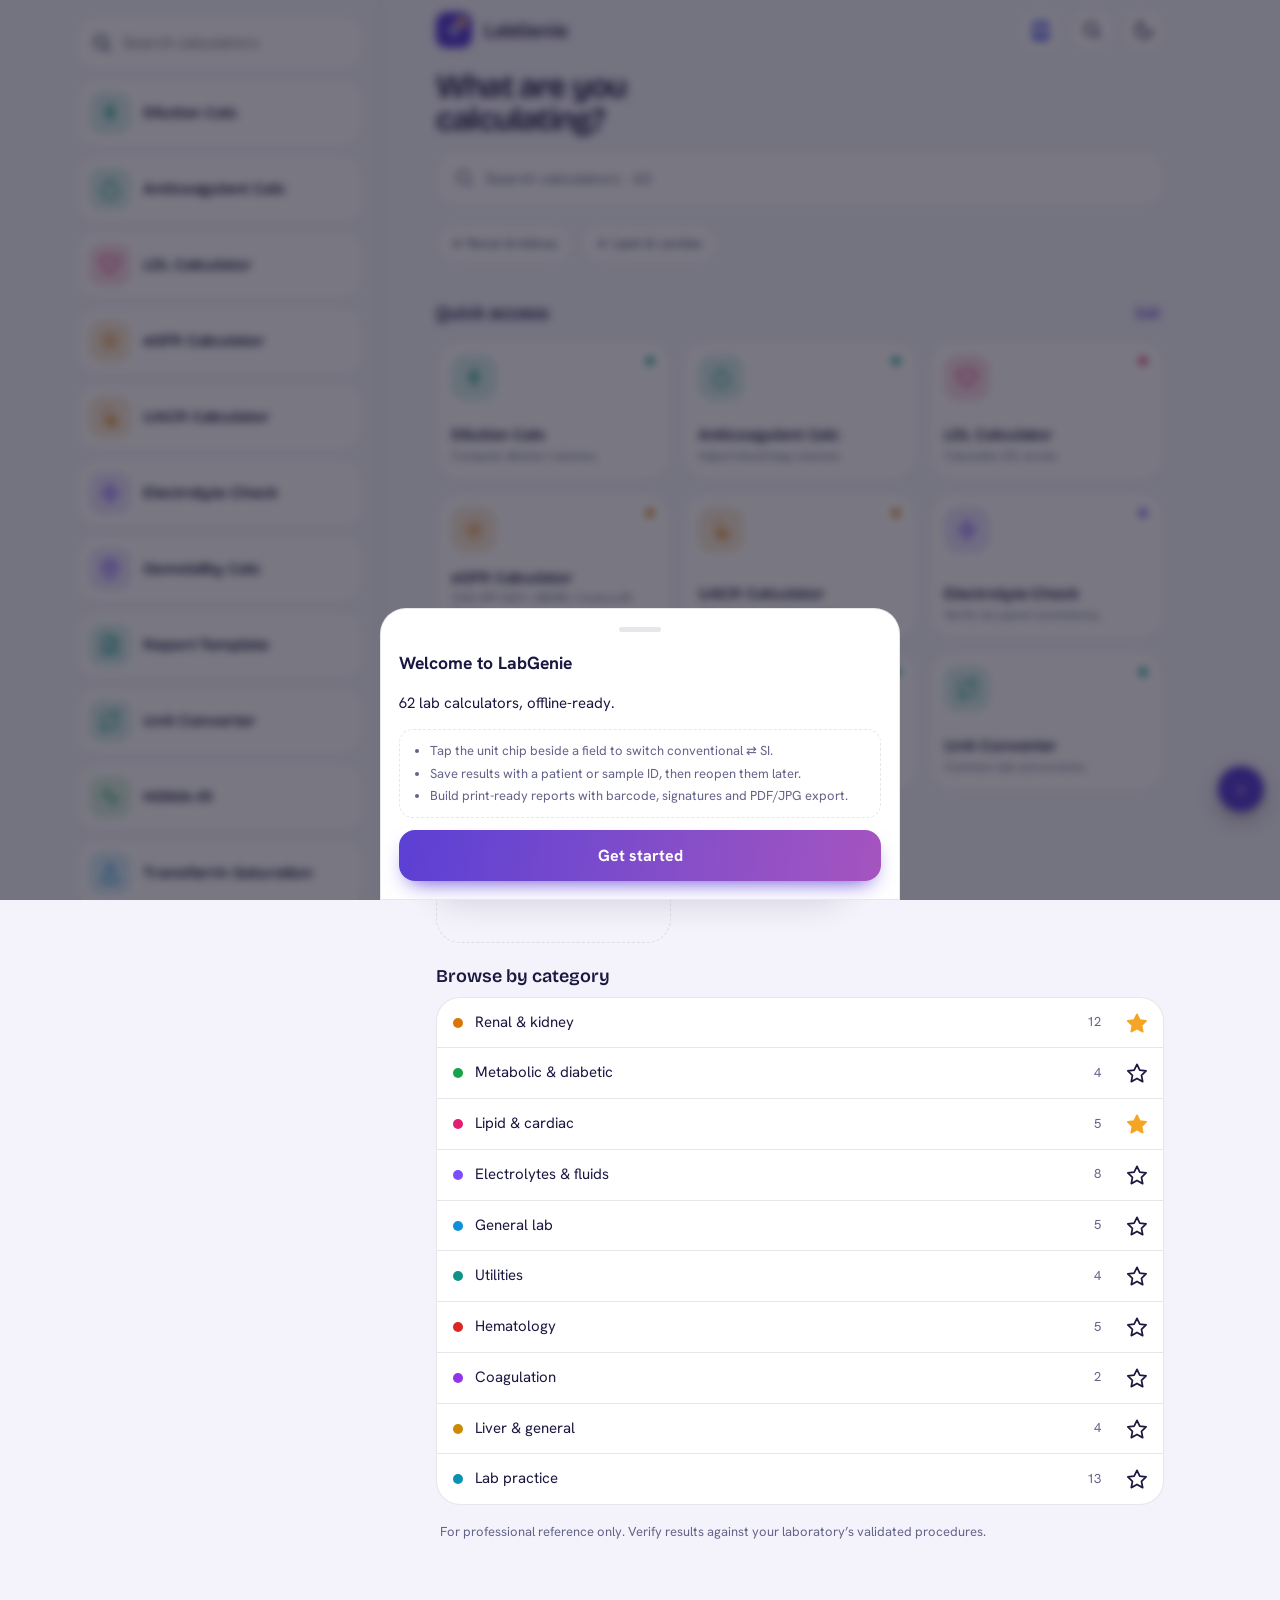
==== commit 55bae64c: "Guidebook v21: 116 tests, atlases, blood bank, cases, pattern finder, quiz, command search - 73 new " ====
--- a/index.html
+++ b/index.html
@@ -2,6 +2,7 @@
 <html lang="en">
 <head>
 <meta charset="utf-8">
+<meta name="author" content="Md Arman Hossen, Medical Technologist (Laboratory)">
 <meta name="viewport" content="width=device-width,initial-scale=1,viewport-fit=cover">
 <link rel="manifest" href="manifest.json">
 <meta name="theme-color" id="tc" content="#f4f3fb">
@@ -196,8 +197,10 @@
 }
 @media(max-width:340px){.tmhms{gap:6px}.tmq .chip{padding:8px 11px}}
 </style>
-<link rel="stylesheet" href="css/report.css?v=20">
-<link rel="stylesheet" href="css/sop.css?v=20">
+<link rel="stylesheet" href="css/report.css?v=21">
+<link rel="stylesheet" href="css/sop.css?v=21">
+<link rel="stylesheet" href="css/sop2.css?v=21">
+<link rel="stylesheet" href="css/app.css?v=21">
 </head>
 <body>
 <div id="shell">
@@ -733,7 +736,7 @@
 <div class="set"><h4>${tr('data')}</h4><p>Everything stays on this device.</p><div class="ac" style="margin:0;flex-wrap:wrap"><button data-a="exp">Export JSON</button><button data-a="imp">Import JSON</button><button data-a="csv">History CSV</button></div><div class="ac" style="margin:8px 0 0"><button data-a="rst">Reset home shortcuts</button></div></div>
 <div class="set"><h4>${tr('tools2')}</h4><div class="ac" style="margin:0"><a class="btn" href="#batch" style="flex:1;text-align:center;text-decoration:none">Batch mode</a><a class="btn" href="#selftest" style="flex:1;text-align:center;text-decoration:none">Self-test</a></div></div>
 <div class="set"><h4>${tr('install')}</h4>${DP?'<button class="btn" data-a="inst">Install LabGenie</button>':'<p><b>Android (Chrome):</b> menu → Install app.<br><b>iPhone (Safari):</b> Share → Add to Home Screen.</p>'}</div>
-<div class="set"><h4>${tr('about')}</h4><p>LabGenie v${VER} · ${T.length} calculators · Includes formulas from Lab Calculator by ArRoni. ${DISC[S.disc]}</p></div>`};
+<div class="set"><h4>${tr('about')}</h4><p>LabGenie v${VER} · ${T.length} calculators · Includes formulas from Lab Calculator by ArRoni. ${DISC[S.disc]}</p>${window.SOPG&&SOPG.AUTHOR?SOPG.AUTHOR():''}</div>`};
 const BT=()=>T.filter(x=>x.F&&x.c);
 window.batch=function(){const x=by(S.bt)&&by(S.bt).c?by(S.bt):BT()[0];S.bt=x.id;return`<div class="hero"><h2 style="font-size:28px">Batch mode</h2></div><div class="fc o"><div class="fd"><label>Calculator</label><select data-bt="1">${BT().map(y=>`<option value="${y.id}"${y==x?' selected':''}>${y.t}</option>`).join('')}</select></div><div class="fd"><label>Paste a table — first row = column ids: ${x.F.map(f=>f.id).join(', ')}</label><textarea id="bta" placeholder="${x.F.filter(f=>!f.s).map(f=>f.id).join(',')}"></textarea></div><div class="fd"><button class="calc" style="width:100%" data-a="bgo">Calculate all rows</button></div></div><p class="nt">Values are read in conventional units (the units shown on each tool when SI is off).</p><div id="bo"></div>`};
 const TESTS=[['CKD-EPI 2021 · M, 50 y, Cr 1.0',()=>FX.ckd(1,50,'male'),91.7,.5],['Cockcroft-Gault · M, 50 y, 70 kg',()=>FX.cg(1,50,'male',70),87.5,.01],['Sampson LDL · 200/50/150',()=>FX.samp(200,50,150),123.4,.2],['Creatinine 1 mg/dL → µmol/L',()=>K.cr,88.4,.01],['BUN↔urea factors agree (14 mg/dL)',()=>14*K.bunMmol-14*K.bun*K.ureaMmol,0,.05],['MCV (Hct 40, RBC 5)',()=>40*10/5,80,.01],['INR (PT 15, MNPT 12, ISI 1)',()=>Math.pow(15/12,1),1.25,.01],['FeNa',()=>20*1/(140*100)*100,.143,.001],['SD of 1–5',()=>FX.sd([1,2,3,4,5]),1.581,.001],['Centrifuge 10 cm @ 3000 rpm',()=>1.118e-5*10*3000*3000,1006.2,.5]];
@@ -929,23 +932,21 @@
 To('osmolar-gap','Osmolar Gap','Measured − calculated osmolality.','elec','act','osmolar gap toxic alcohol osmolality','Calculate',[{t:'n',id:'mo',h:1,l:'Measured osmolality (mOsm/kg)'},{t:'n',id:'na',h:1,l:'Sodium (mmol/L)'},{t:'n',id:'gl',h:1,l:'Glucose (mg/dL)'},{t:'n',id:'bn',h:1,l:'BUN (mg/dL)'}],v=>{if([v.mo,v.na,v.gl,v.bn].some(a=>a==null))return{err:'Enter all four values.'};const c=2*v.na+v.gl/18+v.bn/2.8,g=v.mo-c;return{st:null,tx:`Calculated osmolality ${fm(c,1)} mOsm/kg; osmolar gap ${fm(g,1)} mOsm/kg (${g>10?'raised':'normal'})`,html:hd('Osmolar gap')+pr2(tl('Osmolar gap',fm(g,1),'mOsm/kg',{c:'hl'}),tl('Calculated Osm',fm(c,1),'mOsm/kg'))+bn(g>10?'y':'g',g>10?'Raised gap (> 10) — consider unmeasured osmoles.':'Within the usual range (< 10).')}});
 To('ca-po4-product','Ca × PO₄ Product','Calcium–phosphate product (CKD-MBD).','renal','act','calcium phosphate product ckd mineral','Calculate',[{t:'n',id:'ca',h:1,l:'Total calcium (mg/dL)'},{t:'n',id:'po',h:1,l:'Phosphate (mg/dL)'}],v=>{if(v.ca==null||v.po==null)return{err:'Enter calcium and phosphate.'};const p=v.ca*v.po;return{st:null,tx:`Ca × PO4 product ${fm(p,1)} mg²/dL² (${p>55?'high':'acceptable'})`,html:hd('Ca × PO₄')+pr2(tl('Product',fm(p,1),'mg²/dL²',{c:'hl'}))+bn(p>55?'y':'g',p>55?'Above 55 — higher calcification risk.':'At or below 55.')}});
 To('ideal-body-weight','Ideal & Adjusted Body Weight','Devine IBW and adjusted weight for dosing.','gen','act','ideal body weight devine adjusted dosing','Calculate',[{t:'b',id:'sx',l:'Sex',o:[['m','Male'],['f','Female']]},{t:'n',id:'ht',h:1,l:'Height (cm)'},{t:'n',id:'wt',h:1,l:'Actual weight (kg)'}],v=>{if(v.ht==null||v.ht<=0)return{err:'Enter height.'};const inch=v.ht/2.54,ib=(v.sx=='f'?45.5:50)+2.3*Math.max(0,inch-60);let h=hd('Body weight')+pr2(tl('Ideal body weight',fm(ib,1),'kg',{c:'hl'}));let tx=`Ideal body weight ${fm(ib,1)} kg`;if(v.wt!=null){const a=ib+.4*(v.wt-ib);h+=pr2(tl('Adjusted body weight',fm(a,1),'kg'));tx+=`; adjusted ${fm(a,1)} kg`}return{st:null,tx,html:h}});
-window.LGI={sheet,closeS,ask,dl,hap,aud};
+window.LGI={sheet,closeS,ask,dl,hap,aud,T,by};
 look();theme();off();render();lock();if(!S.seen)sheet(`<h3>Welcome to LabGenie</h3><p>${T.length} lab calculators, offline-ready.</p><ul class="nl" style="margin-top:0"><li>Tap the unit chip beside a field to switch conventional ⇄ SI.</li><li>Save results with a patient or sample ID, then reopen them later.</li><li>Build print-ready reports with barcode, signatures and PDF/JPG export.</li></ul><button class="calc" style="width:100%;margin-top:12px" data-a="onb">Get started</button>`);
 })();
 </script>
 <!-- Report engine v2 (modular) -->
-<script src="js/report/catalog.js?v=20"></script>
-<script src="js/report/engine.js?v=20"></script>
-<script src="js/report/signature.js?v=20"></script>
-<script src="js/report/render.js?v=20"></script>
-<script src="js/report/export.js?v=20"></script>
-<script src="js/report/ui.js?v=20"></script>
+<script src="js/report/catalog.js?v=21"></script>
+<script src="js/report/engine.js?v=21"></script>
+<script src="js/report/signature.js?v=21"></script>
+<script src="js/report/render.js?v=21"></script>
+<script src="js/report/export.js?v=21"></script>
+<script src="js/report/ui.js?v=21"></script>
 <!-- SOP guidebook -->
-<script src="js/sop/tests.js?v=20"></script>
-<script src="js/sop/methods.js?v=20"></script>
-<script src="js/sop/visuals.js?v=20"></script>
-<script src="js/sop/guides.js?v=20"></script>
-<script src="js/sop/sop.js?v=20"></script>
+<script src="js/sop/boot.js?v=21"></script>
+<!-- App UX: command search, page transitions, swipe-to-close sheets -->
+<script src="js/app/ux.js?v=21"></script>
 <script>
 /* On a local dev server (VS Code Live Server etc.) never use the offline cache: remove any old service worker + caches so edits always show. */
 if('serviceWorker'in navigator){const dev=/^(localhost|127\.0\.0\.1|\[::1\]|0\.0\.0\.0|192\.168\.\d+\.\d+|10\.\d+\.\d+\.\d+)$|\.localhost$/.test(location.hostname);if(dev){navigator.serviceWorker.getRegistrations().then(rs=>Promise.all(rs.map(r=>r.unregister()))).then(()=>window.caches?caches.keys().then(ks=>Promise.all(ks.map(k=>caches.delete(k)))):0).catch(()=>{})}else addEventListener('load',()=>navigator.serviceWorker.register('./service-worker.js').catch(()=>{}))}
--- a/css/sop2.css
+++ b/css/sop2.css
@@ -0,0 +1,180 @@
+/* LabGenie SOP Guidebook · v21 additions: skeleton, author card, reference
+   picker, handling sections, illustrations, pattern finder, quiz. */
+
+/* skeleton loading */
+.sk { border-radius: 18px; background: linear-gradient(90deg, var(--sf) 25%, color-mix(in srgb, var(--ln) 70%, var(--sf)) 50%, var(--sf) 75%); background-size: 200% 100%; animation: skm 1.2s linear infinite; border: 1px solid var(--ln); }
+@keyframes skm { from { background-position: 200% 0; } to { background-position: -200% 0; } }
+.sk-hero { height: 150px; margin-top: 6px; border-radius: 26px; }
+.sk-row { display: grid; grid-template-columns: repeat(4, 1fr); gap: 8px; margin: 14px 0; }
+.sk-tile { height: 74px; }
+.sk-bar { height: 46px; margin-bottom: 12px; }
+.sk-card { height: 64px; margin-bottom: 8px; }
+
+/* author card */
+.sp-auth { display: flex; align-items: center; gap: 12px; margin: 16px 0 4px; padding: 12px 14px; border-radius: 18px; background: linear-gradient(135deg, color-mix(in srgb, var(--pr) 12%, var(--sf)), var(--sf)); border: 1px solid var(--ln); text-align: left; }
+.sp-auth-i { flex: none; width: 42px; height: 42px; border-radius: 14px; display: grid; place-items: center; background: var(--pr); color: #fff; font: 700 15px var(--f1); letter-spacing: .02em; }
+.sp-auth div { display: flex; flex-direction: column; min-width: 0; line-height: 1.3; }
+.sp-auth small { font-size: 11px; color: var(--mut); text-transform: uppercase; letter-spacing: .06em; font-weight: 700; margin: 0; }
+.sp-auth b { font: 600 15px var(--f1); }
+.sp-auth span { font-size: 12.5px; color: var(--mut); }
+.sp-auth a { font-size: 12.5px; color: var(--pr); text-decoration: none; overflow-wrap: anywhere; }
+
+/* special handling, stability, HIL */
+.sp-spc { margin-top: 10px; padding: 12px 14px; border-radius: 16px; background: color-mix(in srgb, var(--info) 12%, var(--sf)); border: 1px solid color-mix(in srgb, var(--info) 40%, transparent); font-size: 13.5px; line-height: 1.45; }
+.sp-spc b { display: block; margin-bottom: 2px; }
+.sp-h4 { margin: 12px 0 4px; font: 700 13.5px var(--f1); }
+.sp-st { display: grid; gap: 6px; }
+.sp-st > div { display: flex; justify-content: space-between; gap: 10px; padding: 9px 12px; border-radius: 12px; background: var(--bg); border-left: 4px solid var(--c, #94a3b8); font-size: 13px; }
+.sp-st em { font-style: normal; color: var(--mut); font-weight: 600; }
+.sp-st b { font-weight: 700; text-align: right; }
+.sp-st .rt { --c: #f59e0b; } .sp-st .cd { --c: #0ea5e9; } .sp-st .fz { --c: #6366f1; } .sp-st .wm { --c: #ef4444; }
+.sp-hil { display: grid; gap: 6px; }
+.sp-hil > div { display: flex; gap: 10px; align-items: flex-start; padding: 9px 12px; border-radius: 12px; background: var(--bg); font-size: 13px; line-height: 1.4; }
+.sp-hil i { flex: none; width: 26px; height: 26px; border-radius: 8px; display: grid; place-items: center; font: 700 13px var(--f1); font-style: normal; color: #fff; }
+.sp-hil .h i { background: #dc2626; } .sp-hil .i i { background: #d4a017; } .sp-hil .l i { background: #cbb994; color: #5a4a2a; } .sp-hil .t i { background: #64748b; }
+.sp-hil b { display: block; font-size: 12.5px; }
+
+/* age / sex / pregnancy picker */
+.sp-pk { margin-bottom: 10px; padding: 10px; border-radius: 14px; background: var(--bg); border: 1px dashed var(--ln); }
+.sp-pkr { display: flex; flex-wrap: wrap; gap: 8px; align-items: center; }
+.sp-pks { display: flex; gap: 4px; padding: 3px; border-radius: 12px; background: var(--sf); border: 1px solid var(--ln); }
+.sp-pks button { padding: 7px 10px; border-radius: 9px; font-size: 12.5px; font-weight: 700; color: var(--mut); }
+.sp-pks button.on { background: var(--pr); color: #fff; }
+.sp-pkp { margin-top: 8px; width: max-content; max-width: 100%; overflow-x: auto; }
+.sp-pka { display: flex; align-items: center; gap: 6px; font-size: 12.5px; font-weight: 700; color: var(--mut); }
+.sp-pka input { width: 64px; padding: 7px 8px; border-radius: 10px; border: 1.5px solid var(--ln); background: var(--sf); color: var(--ink); font-size: 14px; }
+.sp-pka select { padding: 7px 6px; border-radius: 10px; border: 1.5px solid var(--ln); background: var(--sf); color: var(--ink); font-size: 13px; }
+.sp-pkn { margin: 8px 2px 0; font-size: 12px; color: var(--mut); }
+.sp-pkn button { color: var(--pr); font-weight: 700; font-size: 12px; }
+.sp-tbl tr.sp-prg td:first-child { box-shadow: inset 3px 0 0 #ec4899; }
+.sp-ad { font-style: normal; font-size: 10px; font-weight: 700; padding: 1px 6px; border-radius: 99px; background: var(--pt); color: var(--pr); }
+
+/* illustrations (visuals.js) */
+.sp .sv svg { width: 100%; height: auto; display: block; stroke: none; fill: none; stroke-width: 1; }
+.sv-g { display: grid; grid-template-columns: repeat(2, minmax(0, 1fr)); gap: 8px; }
+.sv-g3 { display: grid; grid-template-columns: repeat(3, minmax(0, 1fr)); gap: 8px; }
+@media (min-width: 620px) { .sv-g { grid-template-columns: repeat(3, minmax(0, 1fr)); } .sv-g3 { grid-template-columns: repeat(4, minmax(0, 1fr)); } }
+.sv-c { margin: 0; padding: 8px; border-radius: 16px; background: var(--bg); border: 1px solid var(--ln); min-width: 0; }
+.sv-c figcaption { margin-top: 6px; font-size: 12px; line-height: 1.4; }
+.sv-c figcaption b { display: block; font: 600 13px/1.25 var(--f1); }
+.sv-c figcaption i { display: block; font-style: italic; color: var(--mut); font-size: 11.5px; }
+.sv-c figcaption p { margin: 3px 0 0; color: var(--mut); }
+.sv-cc { text-align: center; }
+.sp .sv .sv-cl { max-width: 96px; margin: 0 auto; border-radius: 12px; }
+.sv-dx { padding: 12px; margin-bottom: 8px; border-radius: 16px; background: var(--bg); border: 1px solid var(--ln); }
+.sv-dx h4 { margin: 0 0 8px; font: 600 14.5px var(--f1); }
+.sv-row { display: flex; gap: 6px; margin-bottom: 8px; overflow-x: auto; }
+.sv-th { flex: none; width: 56px; }
+.sp .sv .sv-th svg { width: 56px; height: 56px; }
+.sv-ch { display: flex; flex-wrap: wrap; gap: 4px; align-items: center; margin: 4px 0; }
+.sv-ch em { font-style: normal; font-weight: 800; font-size: 12px; width: 16px; text-align: center; color: var(--mut); }
+.sv-ch em.u { color: var(--bad); } .sv-ch em.d { color: var(--info); }
+.sv-ch span { font-size: 12px; padding: 3px 8px; border-radius: 99px; background: var(--sf); border: 1px solid var(--ln); }
+.sv-ch span.u { background: color-mix(in srgb, var(--bad) 10%, var(--sf)); border-color: color-mix(in srgb, var(--bad) 30%, var(--ln)); }
+.sv-ch span.d { background: color-mix(in srgb, var(--info) 10%, var(--sf)); border-color: color-mix(in srgb, var(--info) 30%, var(--ln)); }
+.sv-dx p { margin: 6px 0 0; font-size: 13px; line-height: 1.45; }
+.sv-tip { color: var(--pr); font-weight: 600; }
+.sv-sw { display: grid; grid-template-columns: repeat(2, minmax(0, 1fr)); gap: 6px; }
+.sv-sw > div { display: flex; gap: 8px; align-items: center; padding: 7px 9px; border-radius: 12px; background: var(--bg); min-width: 0; }
+.sv-sw i { flex: none; width: 26px; height: 26px; border-radius: 8px; border: 1px solid rgba(0, 0, 0, .12); }
+.sv-sw span { display: flex; flex-direction: column; min-width: 0; font-size: 12px; line-height: 1.25; }
+.sv-sw b { font-weight: 600; font-size: 12.5px; }
+.sv-sw small { margin: 0; color: var(--mut); font-size: 11.5px; }
+.sv-fl { list-style: none; margin: 0; padding: 0; }
+.sv-fl li { display: flex; gap: 12px; position: relative; padding: 0 0 12px; }
+.sv-fl li:not(:last-child)::before { content: ""; position: absolute; left: 14px; top: 30px; bottom: 0; width: 2px; background: var(--ln); }
+.sv-fl i { flex: none; width: 30px; height: 30px; border-radius: 50% 50% 50% 8px; background: var(--c); border: 2px solid var(--sf); box-shadow: 0 0 0 1px var(--ln); transform: rotate(-45deg); }
+.sv-fl div { padding-top: 3px; font-size: 13px; line-height: 1.4; }
+.sv-fl b { font-weight: 700; }
+.sv-fl span { margin-left: 6px; font-size: 11.5px; font-weight: 700; color: var(--pr); background: var(--pt); padding: 1px 7px; border-radius: 99px; }
+.sv-fl small { display: block; color: var(--mut); margin-top: 2px; }
+.sv-bio { padding: 12px; margin-bottom: 8px; border-radius: 16px; background: var(--bg); border: 1px solid var(--ln); }
+.sv-tubes { display: flex; gap: 10px; overflow-x: auto; padding: 4px 0; }
+.sv-tubes figure { margin: 0; text-align: center; flex: none; width: 64px; }
+.sp .sv .sv-tb { width: 34px; height: 96px; margin: 0 auto; }
+.sv-g.sv-bags { grid-template-columns: 1fr; }
+@media (min-width: 560px) { .sv-g.sv-bags { grid-template-columns: repeat(2, minmax(0, 1fr)); } }
+.sv-bc { display: flex; gap: 10px; align-items: flex-start; }
+.sp .sv .sv-bg { flex: none; width: 48px; height: 66px; }
+.sv-bc > div { display: flex; flex-direction: column; gap: 3px; min-width: 0; font-size: 12px; }
+.sv-bc b { font: 600 13px/1.25 var(--f1); }
+.sv-bc p { margin: 2px 0 0; color: var(--mut); }
+.sv-tp { align-self: flex-start; padding: 2px 8px; border-radius: 99px; font-weight: 700; font-size: 11.5px; color: #fff; }
+.sv-tp.c { background: #0284c7; } .sv-tp.r { background: #d97706; } .sv-tp.f { background: #4f46e5; }
+.sv-lf { font-size: 11.5px; color: var(--ink); }
+.sv-tw { overflow-x: auto; border-radius: 12px; border: 1px solid var(--ln); }
+.sp .sv .sv-ag { width: 26px; height: 26px; margin: 0 auto; }
+.sv-agt td, .sv-agt th { text-align: center; padding: 7px 3px; font-size: 11.5px; }
+.sv-agt td:first-child, .sv-agt th:first-child { text-align: left; padding-left: 8px; white-space: nowrap; }
+.sv-dia { margin: 0 0 8px; padding: 10px; border-radius: 16px; background: var(--bg); border: 1px solid var(--ln); color: var(--ink); }
+.sv-dia figcaption { margin-top: 6px; font-size: 12.5px; color: var(--mut); line-height: 1.4; }
+
+/* pattern finder */
+.pf-h { margin: 14px 2px 6px; font: 700 12px var(--f1); text-transform: uppercase; letter-spacing: .06em; color: var(--mut); }
+.pf-ch { display: flex; flex-wrap: wrap; gap: 6px; }
+.pf-ch button { padding: 7px 11px; border-radius: 99px; background: var(--bg); border: 1.5px solid var(--ln); font-size: 13px; font-weight: 600; color: var(--ink); }
+.pf-ch button i { font-style: normal; font-size: 11px; opacity: .6; }
+.pf-ch button.on { background: var(--pr); border-color: var(--pr); color: #fff; }
+.pf-bar { position: sticky; bottom: 84px; display: flex; justify-content: space-between; align-items: center; margin: 12px 0; padding: 10px 14px; border-radius: 14px; background: var(--ink); color: var(--bg); font-weight: 700; font-size: 13px; z-index: 2; }
+.pf-bar button { color: var(--bg); font-weight: 700; text-decoration: underline; }
+.pf-r { padding: 12px; margin-bottom: 8px; border-radius: 16px; background: var(--bg); border: 1px solid var(--ln); }
+.pf-rt { display: flex; justify-content: space-between; gap: 10px; align-items: center; }
+.pf-rt b { font: 600 15px var(--f1); }
+.pf-sc { flex: none; padding: 3px 9px; border-radius: 99px; font-weight: 800; font-size: 12px; color: #fff; background: color-mix(in srgb, var(--ok) calc(var(--p) * 1%), var(--warn)); }
+.pf-r p { margin: 5px 0; font-size: 13px; line-height: 1.45; }
+.pf-m { display: flex; flex-wrap: wrap; gap: 4px; }
+.pf-m i { font-style: normal; font-size: 11.5px; padding: 2px 7px; border-radius: 99px; border: 1px dashed var(--ln); color: var(--mut); }
+.pf-m i.y { border-style: solid; border-color: var(--ok); color: var(--ink); background: color-mix(in srgb, var(--ok) 14%, transparent); }
+.pf-x { color: var(--bad); }
+.pf-nx b { color: var(--pr); }
+
+/* quiz */
+.qz-hero { padding: 14px; border-radius: 16px; background: linear-gradient(135deg, var(--pr), color-mix(in srgb, var(--pr) 50%, #0e7490)); color: #fff; }
+.qz-hero b { font: 600 18px var(--f1); }
+.qz-hero p { margin: 4px 0 0; font-size: 13px; opacity: .9; }
+.qz-go { width: 100%; margin: 14px 0; padding: 14px; border-radius: 14px; background: var(--pr); color: #fff; font: 700 15px var(--f1); box-shadow: 0 8px 18px -10px var(--pr); }
+.qz-go:active, .qz-o button:active { transform: scale(.98); }
+.qz-top { display: flex; align-items: center; gap: 10px; font-weight: 700; font-size: 13px; color: var(--mut); }
+.qz-x { width: 32px; height: 32px; border-radius: 10px; background: var(--bg); color: var(--mut); }
+.qz-pg { flex: 1; height: 8px; border-radius: 99px; background: var(--bg); overflow: hidden; }
+.qz-pg i { display: block; height: 100%; background: var(--pr); border-radius: 99px; transition: width .3s; }
+.qz-hd { display: flex; justify-content: space-between; align-items: center; margin: 14px 0 8px; }
+.qz-cat { font-size: 12px; font-weight: 700; padding: 4px 10px; border-radius: 99px; background: var(--pt); color: var(--pr); }
+.qz-tm { position: relative; width: 52px; height: 52px; }
+.qz-tm b { position: absolute; inset: 0; display: grid; place-items: center; font: 700 16px var(--f1); }
+.sp .qz-rg { width: 52px; height: 52px; transform: rotate(-90deg); }
+.qz-rg circle { fill: none; stroke-width: 5; }
+.qz-rg .bg { stroke: var(--ln); }
+.qz-rg .fg { stroke: var(--pr); stroke-dasharray: 125.7; stroke-linecap: round; transition: stroke-dashoffset .2s linear; }
+.qz-rg .fg.lo { stroke: var(--bad); }
+.qz-q { font: 600 17px/1.4 var(--f1); margin: 6px 0 14px; }
+.qz-o { display: grid; gap: 8px; }
+.qz-o button { display: flex; gap: 10px; align-items: center; text-align: left; padding: 12px; border-radius: 14px; background: var(--bg); border: 1.5px solid var(--ln); color: var(--ink); font-size: 14.5px; line-height: 1.35; transition: transform .1s; }
+.qz-o button i { flex: none; width: 28px; height: 28px; border-radius: 9px; display: grid; place-items: center; background: var(--sf); font: 700 13px var(--f1); font-style: normal; color: var(--mut); border: 1px solid var(--ln); }
+.qz-o button.ok { border-color: var(--ok); background: color-mix(in srgb, var(--ok) 14%, var(--sf)); }
+.qz-o button.ok i { background: var(--ok); color: #fff; border-color: var(--ok); }
+.qz-o button.no { border-color: var(--bad); background: color-mix(in srgb, var(--bad) 12%, var(--sf)); }
+.qz-o button.no i { background: var(--bad); color: #fff; border-color: var(--bad); }
+.qz-o button.dim { opacity: .55; }
+.qz-fb { margin-top: 12px; padding: 12px 14px; border-radius: 14px; font-size: 13.5px; line-height: 1.45; animation: vin .25s ease-out; }
+.qz-fb.ok { background: color-mix(in srgb, var(--ok) 14%, var(--sf)); }
+.qz-fb.no { background: color-mix(in srgb, var(--bad) 11%, var(--sf)); }
+.qz-fb p { margin: 4px 0 0; }
+.qz-res { text-align: center; padding: 8px 0; }
+.qz-big { position: relative; width: 170px; height: 170px; margin: 0 auto; }
+.sp .qz-rg.big { width: 170px; height: 170px; }
+.qz-rg.big circle { stroke-width: 4; }
+.qz-big > div { position: absolute; inset: 0; display: grid; place-content: center; }
+.qz-big b { font: 800 40px var(--f1); }
+.qz-big span { font-size: 14px; color: var(--mut); font-weight: 700; }
+.qz-res h4 { margin: 10px 0 2px; font: 700 20px var(--f1); }
+.qz-res p { margin: 0; font-size: 13px; color: var(--mut); }
+.qz-btns { display: grid; grid-template-columns: 1fr 1fr; gap: 8px; }
+.qz-btns .qz-go { grid-column: 1 / -1; margin: 10px 0 0; }
+.qz-btns .sp-btn { margin: 0; }
+.qz-rv { padding: 10px 12px; margin-bottom: 6px; border-radius: 12px; background: var(--bg); font-size: 13px; line-height: 1.4; }
+.qz-rv p { margin: 0 0 4px; font-weight: 600; }
+.qz-rv b { color: var(--ok); display: block; }
+.qz-rv small { color: var(--mut); }
+.qz-hi { display: flex; justify-content: space-between; padding: 8px 12px; border-bottom: 1px solid var(--ln); font-size: 13px; }
+@media (prefers-reduced-motion: reduce) { .sk { animation: none; } .qz-rg .fg { transition: none; } }
--- a/css/app.css
+++ b/css/app.css
@@ -0,0 +1,33 @@
+/* LabGenie · app-wide UX (command search, page transitions, sheets) */
+#cmdk { position: fixed; inset: 0; z-index: 60; display: none; align-items: flex-start; justify-content: center; padding: calc(env(safe-area-inset-top) + 8vh) 12px 12px; background: rgba(10, 8, 30, .42); backdrop-filter: blur(6px); -webkit-backdrop-filter: blur(6px); }
+#cmdk.on { display: flex; animation: ckf .16s ease-out; }
+@keyframes ckf { from { opacity: 0; } }
+.ck-b { width: min(620px, 100%); max-height: min(72dvh, 640px); display: flex; flex-direction: column; border-radius: 22px; background: var(--sf); border: 1px solid var(--ln); box-shadow: 0 30px 80px -20px rgba(0, 0, 0, .5); overflow: hidden; animation: ckb .2s cubic-bezier(.2, .9, .3, 1.2); }
+@keyframes ckb { from { transform: translateY(-10px) scale(.98); opacity: 0; } }
+.ck-q { display: flex; align-items: center; gap: 10px; padding: 0 14px; border-bottom: 1px solid var(--ln); color: var(--mut); }
+.ck-q svg { width: 20px; height: 20px; flex: none; fill: none; stroke: currentColor; stroke-width: 2; }
+.ck-q input { flex: 1; min-width: 0; border: 0; background: none; outline: 0; padding: 16px 0; font-size: 16px; color: var(--ink); }
+.ck-q kbd { font: 600 11px system-ui, sans-serif; padding: 3px 7px; border-radius: 7px; border: 1px solid var(--ln); color: var(--mut); }
+.ck-l { overflow-y: auto; padding: 6px; overscroll-behavior: contain; }
+.ck-g { padding: 10px 10px 4px; font-size: 11px; font-weight: 800; text-transform: uppercase; letter-spacing: .07em; color: var(--mut); }
+.ck-i { display: flex; flex-direction: column; align-items: flex-start; width: 100%; text-align: left; padding: 10px 12px; border-radius: 12px; color: var(--ink); }
+.ck-i b { font-weight: 600; font-size: 14.5px; }
+.ck-i small { margin: 1px 0 0; font-size: 12px; color: var(--mut); }
+.ck-i.on, .ck-i:hover { background: var(--pt); }
+.ck-i.on b { color: var(--pr); }
+.ck-e { padding: 28px 16px; text-align: center; color: var(--mut); font-size: 14px; }
+.ck-f { display: flex; justify-content: space-between; padding: 8px 14px; border-top: 1px solid var(--ln); font-size: 11.5px; color: var(--mut); }
+@media (max-width: 600px) { .ck-f span:first-child { display: none; } }
+
+/* page transitions */
+#v.vt-in { animation: vtin .26s cubic-bezier(.2, .8, .3, 1); }
+#v.vt-back { animation: vtback .26s cubic-bezier(.2, .8, .3, 1); }
+@keyframes vtin { from { opacity: 0; transform: translateX(14px); } }
+@keyframes vtback { from { opacity: 0; transform: translateX(-14px); } }
+
+/* sheets: smoother entrance + grab affordance (swipe handled in ux.js) */
+#ov.on .bs { animation: bsin .26s cubic-bezier(.2, .9, .3, 1.05); will-change: transform; }
+@keyframes bsin { from { transform: translateY(40px); opacity: .4; } }
+.grab { cursor: grab; touch-action: none; }
+
+@media (prefers-reduced-motion: reduce) { #v.vt-in, #v.vt-back, #ov.on .bs, #cmdk.on, .ck-b { animation: none; } }
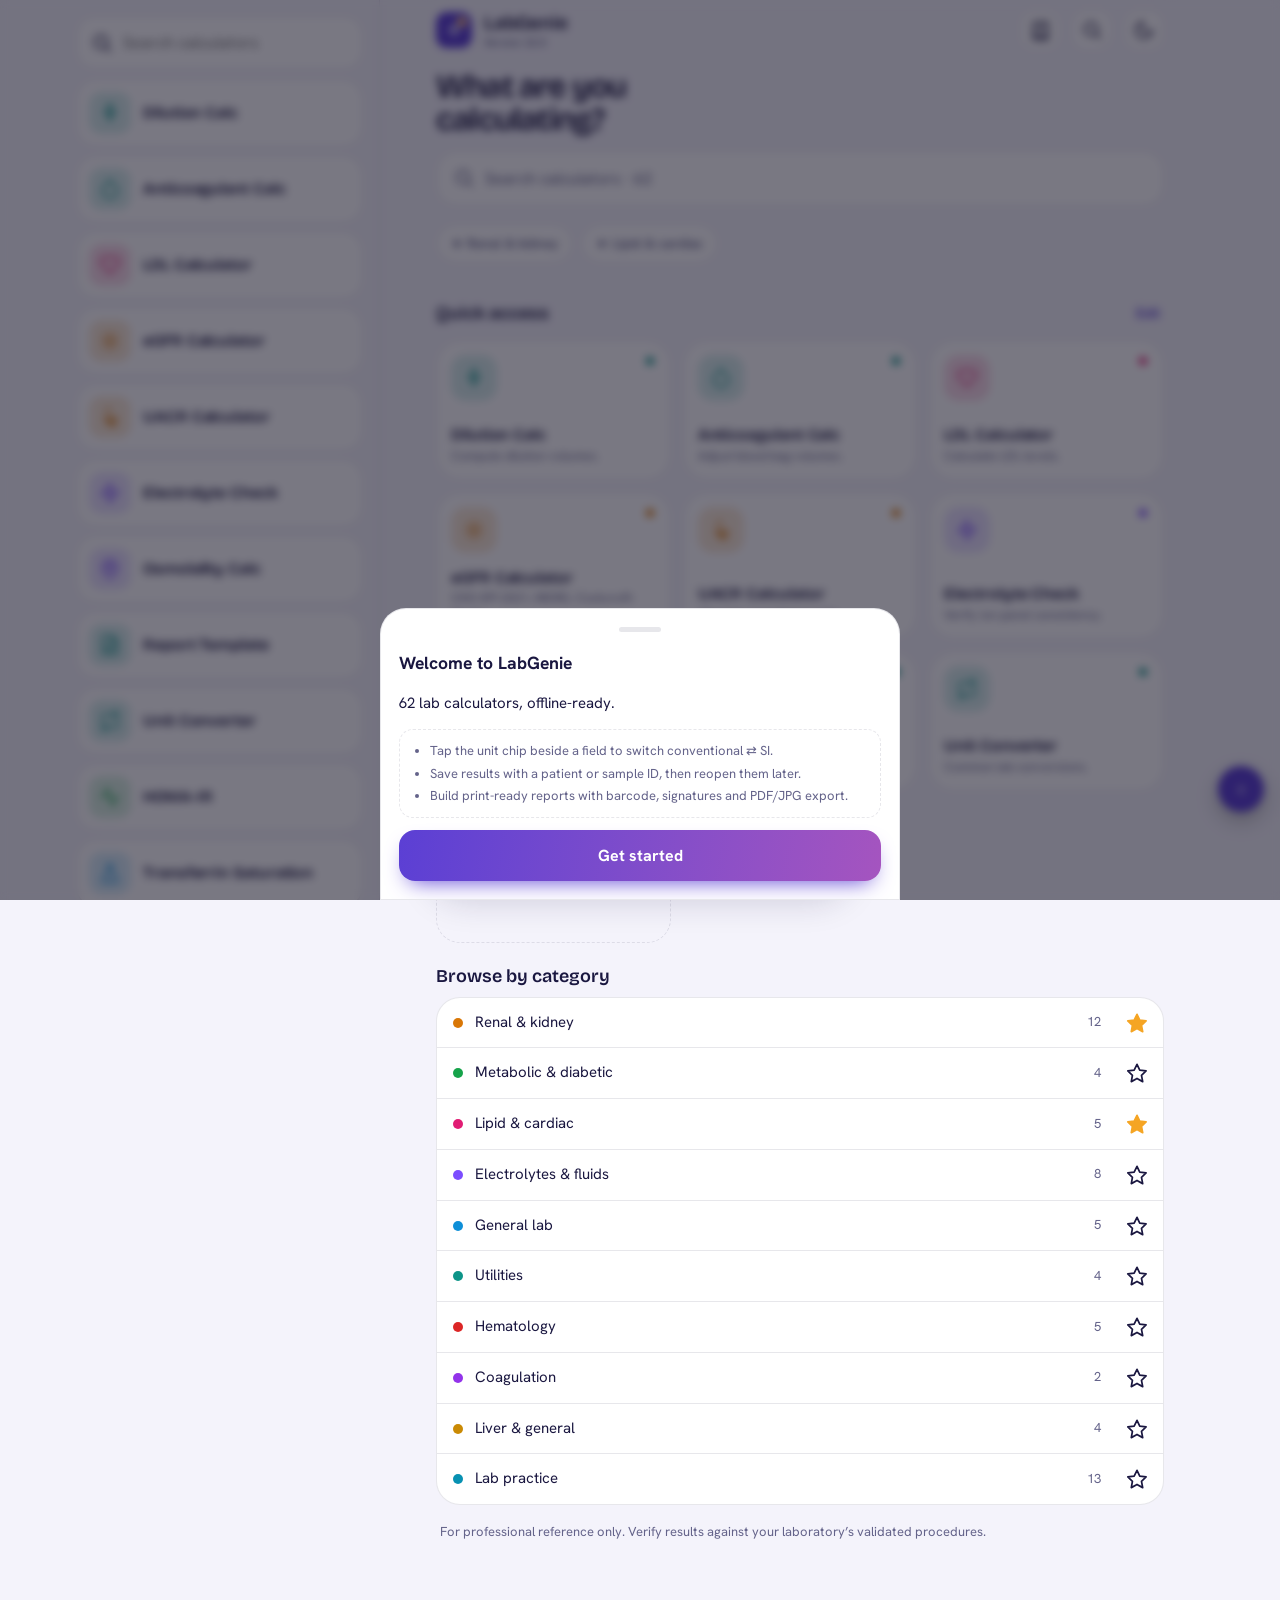
==== commit d90c6865: "Header: visible guidebook icon in dark mode, version label under app name - Guidebook link icon now " ====
--- a/index.html
+++ b/index.html
@@ -12,7 +12,7 @@
 <title>LabGenie</title>
 <link rel="preconnect" href="https://fonts.googleapis.com"><link rel="preconnect" href="https://fonts.gstatic.com" crossorigin>
 <link href="https://fonts.googleapis.com/css2?family=Allura&family=Anek+Bangla:wght@400..700&family=Bricolage+Grotesque:opsz,wght@12..96,500..700&family=Dancing+Script&family=Great+Vibes&family=Hanken+Grotesk:wght@400;500;600;700&family=Hind+Siliguri:wght@400;500;600;700&family=Homemade+Apple&family=Mrs+Saint+Delafield&display=swap" rel="stylesheet">
-<script>try{var t=JSON.parse(localStorage.getItem('lg.th')||'"auto"');document.documentElement.dataset.e=t=='dark'||(t=='auto'&&matchMedia('(prefers-color-scheme:dark)').matches)?'dark':'light'}catch(e){}</script>
+<script>window.LG_SWV='22.0';try{var t=JSON.parse(localStorage.getItem('lg.th')||'"auto"');document.documentElement.dataset.e=t=='dark'||(t=='auto'&&matchMedia('(prefers-color-scheme:dark)').matches)?'dark':'light'}catch(e){}</script>
 <style>
 :root{--bg:#f4f3fb;--sf:#fff;--ink:#1a1740;--mut:#64638a;--ln:rgba(26,23,64,.1);--pr:#5b3fd4;--pt:#e9e4ff;--ro:#17143a;--ok:#2fc46b;--warn:#f5a524;--bad:#f0506e;--info:#4aa8ff;--f1:'Bricolage Grotesque',system-ui,sans-serif;--f2:'Hanken Grotesk',system-ui,-apple-system,sans-serif}
 :root[data-e=dark]{--bg:#0e0d20;--sf:#181633;--ink:#ecebfa;--mut:#9d9bc4;--ln:rgba(255,255,255,.1);--pt:#2b2668;--ro:#0a0918;--pr:#8f78ff}
@@ -196,6 +196,9 @@
 #tm .sh{padding-left:12px;padding-right:12px}
 }
 @media(max-width:340px){.tmhms{gap:6px}.tmq .chip{padding:8px 11px}}
+.bt{flex:1;min-width:0;display:flex;flex-direction:column;line-height:1.1}.bt h1{flex:none}.swv{font-size:10.5px;font-weight:600;color:var(--mut);letter-spacing:.02em;margin-top:1px}
+.sp-bk{color:var(--ink);text-decoration:none}.sp-bk:hover{color:var(--pr)}
+.ih{margin:0 0 6px;padding-left:20px;line-height:1.6;font-size:14px}.ih li{margin:4px 0}
 </style>
 <link rel="stylesheet" href="css/report.css?v=21">
 <link rel="stylesheet" href="css/sop.css?v=21">
@@ -370,12 +373,18 @@
 function ostale(){const w=$('#rw');if(w&&ost(S.cur).r)w.classList.add('stale')}
 const flag=(r,g)=>{const x=num(r),m=String(g).match(/([\d.]+)\s*[-–]\s*([\d.]+)/),l=String(g).match(/<\s*([\d.]+)/),h=String(g).match(/>\s*([\d.]+)/);if(x==null)return'';if(m)return x<+m[1]?'L':x>+m[2]?'H':'';if(l)return x>=+l[1]?'H':'';if(h)return x<=+h[1]?'L':'';return''};
 function rtext(){const r=S.rp;return`LABORATORY REPORT\nPatient: ${r.p}  ID: ${r.pid}  Date: ${r.dt}\n`+r.rows.filter(x=>x.n&&!x.off).map(x=>x.h?`\n${x.n.toUpperCase()}`:`${x.n}: ${x.r} ${x.u} ${flag(x.r,x.g)} (ref ${String(x.g).replace(/\s*\|\s*/g,'; ')})`).join('\n')}
-function bar(tab,t){$('#bar').innerHTML=t?`<button class="ib" data-a="back" aria-label="Back">${ic('back')}</button><h1>${t.t}</h1><button class="ib${S.pins.includes(t.id)?' on':''}" data-a="pin" data-id="${t.id}" aria-label="Pin to home">${ic('star')}</button>`:`<div class="logo"><svg viewBox="0 0 24 24" style="width:20px;height:20px;stroke-width:2.6"><path d="M12 5v14M5 12h14"/></svg></div><h1>LabGenie</h1><button class="ib" data-a="srch" aria-label="Search">${ic('search')}</button><button class="ib" data-a="tgl" aria-label="Toggle theme">${ic('moon')}</button>`}
+function bar(tab,t){$('#bar').innerHTML=t?`<button class="ib" data-a="back" aria-label="Back">${ic('back')}</button><h1>${t.t}</h1><button class="ib${S.pins.includes(t.id)?' on':''}" data-a="pin" data-id="${t.id}" aria-label="Pin to home">${ic('star')}</button>`:`<div class="logo"><svg viewBox="0 0 24 24" style="width:20px;height:20px;stroke-width:2.6"><path d="M12 5v14M5 12h14"/></svg></div><div class="bt"><h1>LabGenie</h1><small class="swv">Version ${window.LG_SWV||''}</small></div><button class="ib" data-a="srch" aria-label="Search">${ic('search')}</button><button class="ib" data-a="tgl" aria-label="Toggle theme">${ic('moon')}</button>`}
 const re=()=>{const y=scrollY,v=$('#v'),h=window.hid?hid():(location.hash.slice(1)||'home');v.innerHTML=((window.VW&&VW[h])||home)();scrollTo(0,y)};
 addEventListener('hashchange',()=>{S.nav++;render()});
 let DP=null;
-addEventListener('beforeinstallprompt',e=>{e.preventDefault();DP=e;re()});
-addEventListener('appinstalled',()=>{DP=null;re()});
+/* Install: Chrome/Edge/Android give a deferred prompt (must be shown from a tap); iOS Safari has no API, so we show the Add-to-Home-Screen steps. A one-time sheet offers this on the first visit. */
+const STANDALONE=()=>matchMedia('(display-mode: standalone)').matches||navigator.standalone===true,IOS=/iphone|ipad|ipod/i.test(navigator.userAgent)||(navigator.platform==='MacIntel'&&navigator.maxTouchPoints>1);
+const instHelp=()=>IOS?'<ol class="ih"><li>Tap the <b>Share</b> button <span aria-hidden="true">⬆︎</span> in Safari’s toolbar.</li><li>Scroll and choose <b>Add to Home Screen</b>.</li><li>Tap <b>Add</b> — LabGenie opens full-screen and works offline.</li></ol>':/android/i.test(navigator.userAgent)?'<ol class="ih"><li>Open the browser menu <b>⋮</b>.</li><li>Tap <b>Install app</b> or <b>Add to Home screen</b>.</li><li>Confirm <b>Install</b>.</li></ol>':'<ol class="ih"><li>Click the <b>install icon</b> at the right of the address bar (Chrome / Edge),</li><li>or open the browser menu → <b>Install LabGenie</b> / <b>Apps → Install this site as an app</b>.</li></ol>';
+const instSheet=first=>{try{localStorage.setItem('lg.instAsk','1')}catch(e){}LGI.sheet(`<h3>📲 Install LabGenie</h3><p class="nt" style="margin:0 0 10px">Add LabGenie to your home screen for one-tap access, full-screen use and offline calculators &amp; guidebook.</p>${DP?'':instHelp()}<div class="ac">${first?'<button data-a="no">Not now</button>':''}${DP?'<button data-a="inst" style="color:var(--pr)">Install</button>':'<button data-a="no">Got it</button>'}</div>`)};
+const firstAsk=()=>{try{if(localStorage.getItem('lg.instAsk')||STANDALONE())return}catch(e){return}if($('#ov')&&$('#ov').className==='on')return;instSheet(1)};
+addEventListener('beforeinstallprompt',e=>{e.preventDefault();DP=e;re();setTimeout(firstAsk,2500)});
+addEventListener('appinstalled',()=>{DP=null;try{localStorage.setItem('lg.instAsk','1')}catch(e){}re()});
+addEventListener('load',()=>setTimeout(()=>{if(!DP&&(IOS||!('onbeforeinstallprompt' in window)))firstAsk()},5000));
 document.addEventListener('click',e=>{
 const cd=e.target.closest('a.card[data-id]');if(S.edit&&cd){e.preventDefault();S.pins=S.pins.filter(x=>x!=cd.dataset.id);ST.set('pins',S.pins);return re()}
 const b=e.target.closest('[data-a]');if(!b)return;const a=b.dataset.a,d=b.dataset;if(b.closest('a'))e.preventDefault();
@@ -383,7 +392,7 @@
 srch:()=>{location.hash='tools';setTimeout(()=>{const q=$('#q');q&&q.focus()},60)},
 tgl:()=>{S.th=document.documentElement.dataset.e=='dark'?'light':'dark';ST.set('th',S.th);theme()},
 edit:()=>{S.edit=!S.edit;re()},
-inst:async()=>{if(!DP)return;DP.prompt();await DP.userChoice;DP=null;re()},
+inst:async()=>{if(!DP){instSheet(0);return}LGI.closeS();DP.prompt();const c=await DP.userChoice;DP=null;re();if(c&&c.outcome==='accepted')toast('LabGenie installed')},
 cat:()=>{S.cat=d.k;if(location.hash!='#tools')location.hash='tools';else re()},
 pin:()=>{const i=S.pins.indexOf(d.id);i<0?S.pins.push(d.id):S.pins.splice(i,1);ST.set('pins',S.pins);toast(i<0?'Pinned to Home':'Removed from Home');if(S.cur)bar('tool',S.cur);else re()},
 copy:()=>cp(sumry()),
@@ -735,7 +744,7 @@
 <div class="set"><h4>${tr('privacy')}</h4><p>Don’t store patient names</p>${sg('priv',oo)}<p style="margin:10px 0 6px">Audit log of calculations</p>${sg('audit',oo)}<p style="margin:10px 0 6px">Disclaimer</p>${sg('disc',[['short','Short'],['std','Standard'],['strict','Strict']])}<p style="margin:10px 0 6px">App PIN ${S.pin?'(set)':'(off)'}</p><button class="btn" data-a="pinset">${S.pin?'Change PIN':'Set PIN'}</button> ${S.pin?'<button class="btn d" data-a="pinclr">Remove PIN</button>':''}${S.audit&&S.aud.length?`<p style="margin-top:12px;font-size:12.5px">${S.aud.slice(0,12).map(a=>new Date(a.ts).toLocaleTimeString()+' · '+esc(a.a)).join('<br>')}</p>`:''}</div>
 <div class="set"><h4>${tr('data')}</h4><p>Everything stays on this device.</p><div class="ac" style="margin:0;flex-wrap:wrap"><button data-a="exp">Export JSON</button><button data-a="imp">Import JSON</button><button data-a="csv">History CSV</button></div><div class="ac" style="margin:8px 0 0"><button data-a="rst">Reset home shortcuts</button></div></div>
 <div class="set"><h4>${tr('tools2')}</h4><div class="ac" style="margin:0"><a class="btn" href="#batch" style="flex:1;text-align:center;text-decoration:none">Batch mode</a><a class="btn" href="#selftest" style="flex:1;text-align:center;text-decoration:none">Self-test</a></div></div>
-<div class="set"><h4>${tr('install')}</h4>${DP?'<button class="btn" data-a="inst">Install LabGenie</button>':'<p><b>Android (Chrome):</b> menu → Install app.<br><b>iPhone (Safari):</b> Share → Add to Home Screen.</p>'}</div>
+<div class="set"><h4>${tr('install')}</h4>${STANDALONE()?'<p>✅ LabGenie is installed on this device.</p>':`<button class="calc" style="width:100%" data-a="inst">📲 Install LabGenie</button><p style="margin-top:8px;font-size:12.5px">${DP?'One tap — your browser will ask to confirm.':IOS?'On iPhone / iPad: Safari → Share → Add to Home Screen.':'Android: menu ⋮ → Install app · Desktop: install icon in the address bar.'}</p>`}</div>
 <div class="set"><h4>${tr('about')}</h4><p>LabGenie v${VER} · ${T.length} calculators · Includes formulas from Lab Calculator by ArRoni. ${DISC[S.disc]}</p>${window.SOPG&&SOPG.AUTHOR?SOPG.AUTHOR():''}</div>`};
 const BT=()=>T.filter(x=>x.F&&x.c);
 window.batch=function(){const x=by(S.bt)&&by(S.bt).c?by(S.bt):BT()[0];S.bt=x.id;return`<div class="hero"><h2 style="font-size:28px">Batch mode</h2></div><div class="fc o"><div class="fd"><label>Calculator</label><select data-bt="1">${BT().map(y=>`<option value="${y.id}"${y==x?' selected':''}>${y.t}</option>`).join('')}</select></div><div class="fd"><label>Paste a table — first row = column ids: ${x.F.map(f=>f.id).join(', ')}</label><textarea id="bta" placeholder="${x.F.filter(f=>!f.s).map(f=>f.id).join(',')}"></textarea></div><div class="fd"><button class="calc" style="width:100%" data-a="bgo">Calculate all rows</button></div></div><p class="nt">Values are read in conventional units (the units shown on each tool when SI is off).</p><div id="bo"></div>`};
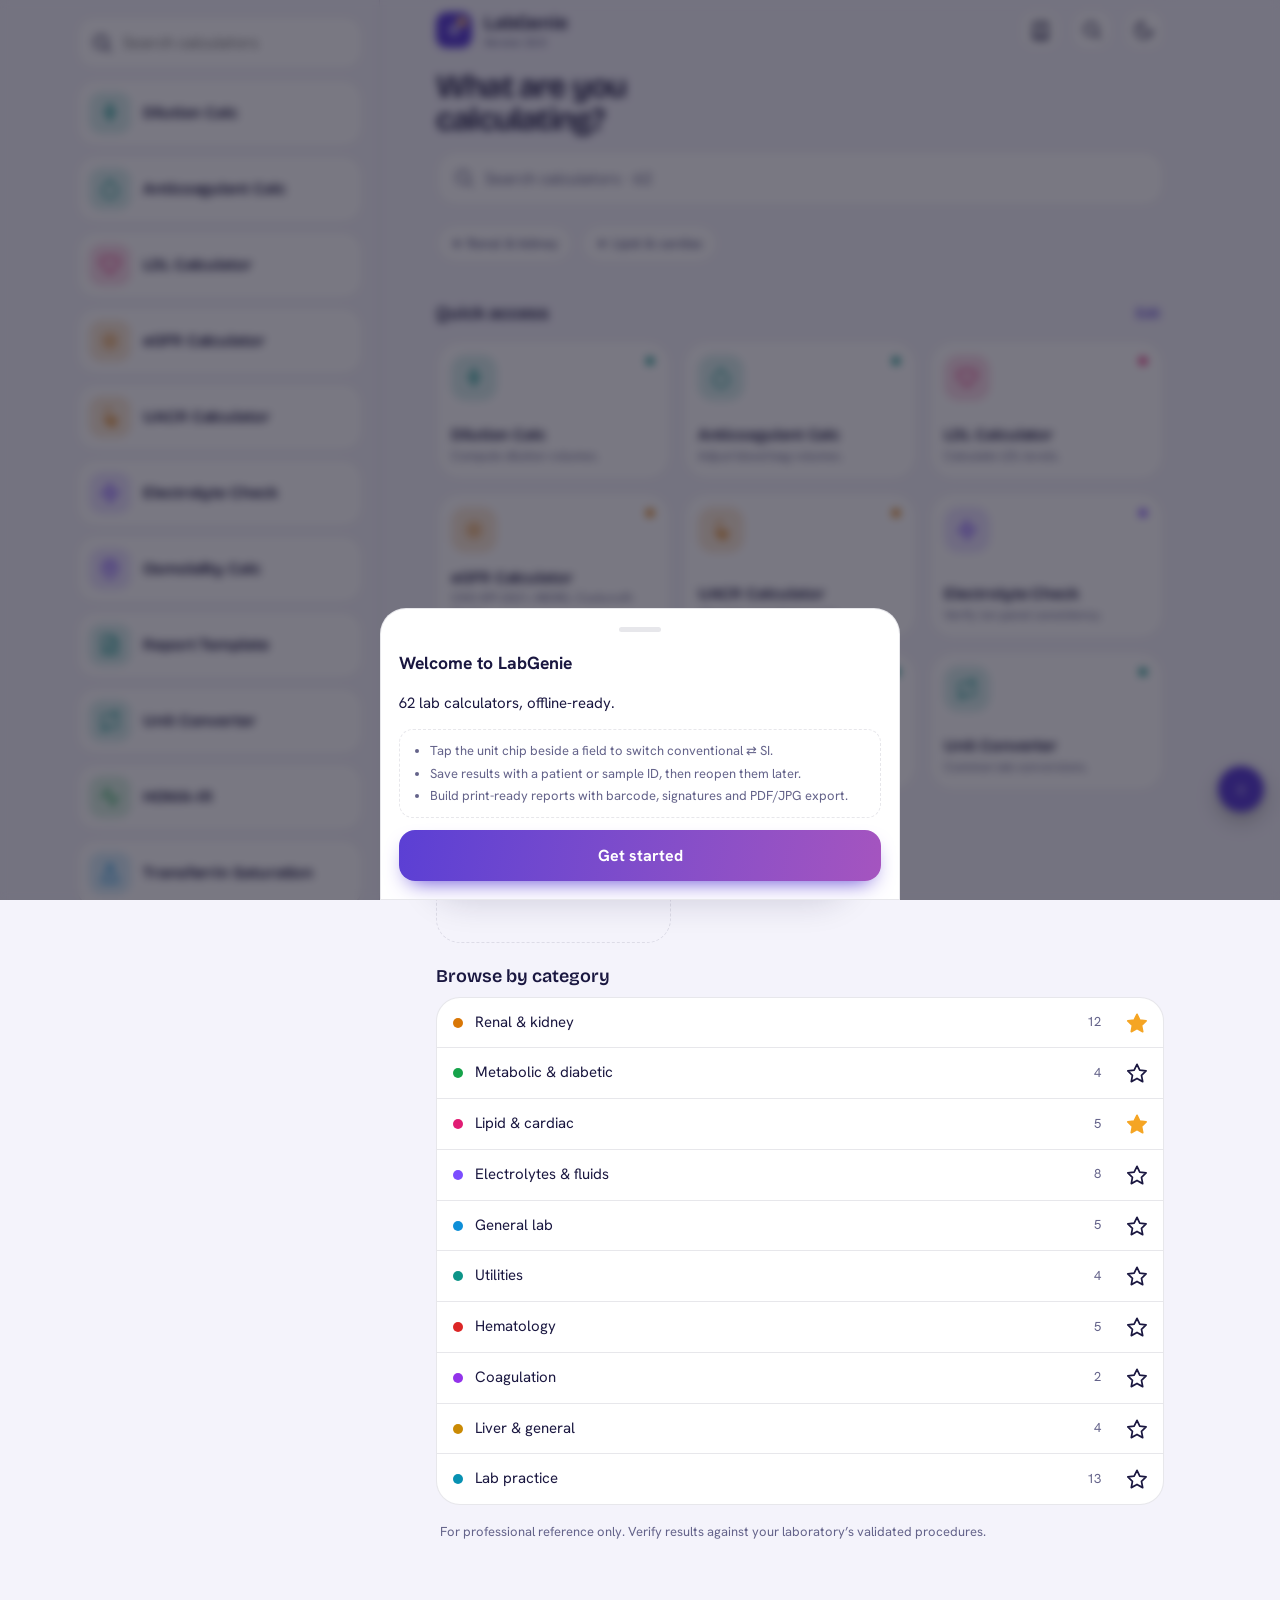
==== commit 6d28bb4b: "Microbiology workspace: organism cards, media library, specimen map, finder, quiz, CSV import - Star" ====
--- a/index.html
+++ b/index.html
@@ -12,7 +12,7 @@
 <title>LabGenie</title>
 <link rel="preconnect" href="https://fonts.googleapis.com"><link rel="preconnect" href="https://fonts.gstatic.com" crossorigin>
 <link href="https://fonts.googleapis.com/css2?family=Allura&family=Anek+Bangla:wght@400..700&family=Bricolage+Grotesque:opsz,wght@12..96,500..700&family=Dancing+Script&family=Great+Vibes&family=Hanken+Grotesk:wght@400;500;600;700&family=Hind+Siliguri:wght@400;500;600;700&family=Homemade+Apple&family=Mrs+Saint+Delafield&display=swap" rel="stylesheet">
-<script>window.LG_SWV='22.0';try{var t=JSON.parse(localStorage.getItem('lg.th')||'"auto"');document.documentElement.dataset.e=t=='dark'||(t=='auto'&&matchMedia('(prefers-color-scheme:dark)').matches)?'dark':'light'}catch(e){}</script>
+<script>window.LG_SWV='23.0';try{var t=JSON.parse(localStorage.getItem('lg.th')||'"auto"');document.documentElement.dataset.e=t=='dark'||(t=='auto'&&matchMedia('(prefers-color-scheme:dark)').matches)?'dark':'light'}catch(e){}</script>
 <style>
 :root{--bg:#f4f3fb;--sf:#fff;--ink:#1a1740;--mut:#64638a;--ln:rgba(26,23,64,.1);--pr:#5b3fd4;--pt:#e9e4ff;--ro:#17143a;--ok:#2fc46b;--warn:#f5a524;--bad:#f0506e;--info:#4aa8ff;--f1:'Bricolage Grotesque',system-ui,sans-serif;--f2:'Hanken Grotesk',system-ui,-apple-system,sans-serif}
 :root[data-e=dark]{--bg:#0e0d20;--sf:#181633;--ink:#ecebfa;--mut:#9d9bc4;--ln:rgba(255,255,255,.1);--pt:#2b2668;--ro:#0a0918;--pr:#8f78ff}
@@ -202,7 +202,7 @@
 </style>
 <link rel="stylesheet" href="css/report.css?v=21">
 <link rel="stylesheet" href="css/sop.css?v=21">
-<link rel="stylesheet" href="css/sop2.css?v=21">
+<link rel="stylesheet" href="css/sop2.css?v=22">
 <link rel="stylesheet" href="css/app.css?v=21">
 </head>
 <body>
@@ -953,7 +953,7 @@
 <script src="js/report/export.js?v=21"></script>
 <script src="js/report/ui.js?v=21"></script>
 <!-- SOP guidebook -->
-<script src="js/sop/boot.js?v=21"></script>
+<script src="js/sop/boot.js?v=22"></script>
 <!-- App UX: command search, page transitions, swipe-to-close sheets -->
 <script src="js/app/ux.js?v=21"></script>
 <script>
--- a/css/sop2.css
+++ b/css/sop2.css
@@ -178,3 +178,79 @@
 .qz-rv small { color: var(--mut); }
 .qz-hi { display: flex; justify-content: space-between; padding: 8px 12px; border-bottom: 1px solid var(--ln); font-size: 13px; }
 @media (prefers-reduced-motion: reduce) { .sk { animation: none; } .qz-rg .fg { transition: none; } }
+
+/* ---------------- Microbiology workspace (micro.js) ---------------- */
+.sp-dep button:last-child:nth-child(odd) { grid-column: 1 / -1; }
+.sp svg.mb-d { fill: none; stroke: none; stroke-width: 1; width: 100%; height: auto; display: block; }
+.sp svg.mb-th { width: 66px; height: 44px; border-radius: 10px; flex: none; }
+.sp svg.mb-big { width: 150px; height: 100px; border-radius: 14px; flex: none; }
+.sp svg.mb-mid { width: 84px; height: 84px; }
+.sp svg.mb-mini { width: 76px; height: 76px; flex: none; }
+.sp svg.mb-tiny { width: 34px; height: 34px; }
+.mb-empty { display: flex; flex-direction: column; gap: 6px; padding: 18px 14px; border-radius: 16px; border: 1.5px dashed var(--ln); text-align: center; color: var(--mut); }
+.mb-empty b { color: var(--ink); font-weight: 600; font-size: 14px; }
+.mb-s input { margin: 6px 0 8px; }
+.mb-list { display: flex; flex-direction: column; gap: 8px; margin-top: 10px; }
+.mb-row, .mb-sr { display: flex; gap: 12px; align-items: center; width: 100%; padding: 10px; border-radius: 16px; background: var(--sf); border: 1px solid var(--ln); text-align: left; color: var(--ink); }
+.mb-sr { margin-bottom: 8px; align-items: flex-start; }
+.mb-rt { display: flex; flex-direction: column; gap: 3px; min-width: 0; flex: 1; }
+.mb-rt b { font: 600 14.5px var(--f1); }
+.mb-rt small { color: var(--mut); font-size: 12px; line-height: 1.35; }
+.mb-tg { display: flex; flex-wrap: wrap; gap: 4px; }
+.mb-t { font-style: normal; font-size: 11px; font-weight: 600; padding: 2px 7px; border-radius: 99px; background: var(--pt); color: var(--pr); }
+.mb-tn { background: color-mix(in srgb, #f59e0b 18%, transparent); color: #b45309; }
+.mb-ok, .mb-nv { font-size: 11.5px; font-weight: 700; padding: 3px 9px; border-radius: 99px; }
+.mb-ok { background: color-mix(in srgb, #16a34a 16%, transparent); color: #15803d; }
+.mb-nv { background: color-mix(in srgb, #f59e0b 18%, transparent); color: #b45309; }
+.mb-ch { display: flex; justify-content: space-between; align-items: center; gap: 8px; margin-bottom: 6px; }
+.mb-bk { color: var(--pr); font-weight: 700; font-size: 13.5px; padding: 6px 0; }
+.mb-nm { font: 700 21px var(--f1) !important; margin: 4px 0 2px !important; }
+.mb-cls { margin: 0 0 8px; color: var(--mut); font-size: 13px; font-style: italic; }
+.mb-hero, .mb-prev { display: flex; gap: 14px; align-items: center; margin: 8px 0 12px; }
+.mb-hs, .mb-prev > div { display: flex; flex-direction: column; gap: 6px; align-items: flex-start; font-size: 13.5px; }
+.mb-hs small, .mb-prev small { color: var(--mut); font-size: 11.5px; }
+.mb-gc { --c: #888; display: inline-flex; align-items: center; gap: 6px; padding: 4px 10px; border-radius: 99px; font-size: 12px; font-weight: 700; color: var(--c); background: color-mix(in srgb, var(--c) 14%, transparent); }
+.mb-gc::before { content: ''; width: 10px; height: 10px; border-radius: 50%; background: var(--c); }
+.mb-tr th { width: 42%; text-align: left; color: var(--mut); font-weight: 600; }
+.mb-pg { display: grid; grid-template-columns: repeat(auto-fill, minmax(130px, 1fr)); gap: 10px; }
+.mb-pg figure { margin: 0; padding: 10px; border-radius: 16px; background: var(--sf); border: 1px solid var(--ln); display: flex; flex-direction: column; gap: 6px; }
+.mb-pg svg { max-width: 110px; margin: 0 auto; }
+.mb-pg figcaption { display: flex; flex-direction: column; gap: 2px; font-size: 12px; }
+.mb-pg figcaption b { font-size: 13px; }
+.mb-pg figcaption span { color: var(--mut); line-height: 1.35; }
+.mb-p { margin: 0 0 6px; font-size: 14px; line-height: 1.55; white-space: pre-line; }
+.mb-src { font-size: 12px; color: var(--mut); margin: 10px 0 0; }
+.mb-acts { display: flex; flex-wrap: wrap; gap: 8px; margin-top: 12px; align-items: center; }
+.mb-acts .qz-go, .mb-acts .sp-btn { margin: 0; width: auto; flex: 1 1 auto; }
+.mb-w .sp-btn { flex: 1 1 45%; }
+.mb-form label { margin-bottom: 10px; }
+.mb-g2 { display: grid; grid-template-columns: 1fr 1fr; gap: 0 10px; }
+.mb-g3 { display: grid; grid-template-columns: 1fr 1fr 1fr; gap: 6px; margin: 6px 0; }
+.mb-g3 label { margin: 0; font-size: 11px; }
+.mb-g3 select { padding: 8px 6px; font-size: 13px; }
+.sp-tool input[type=color] { padding: 2px; height: 38px; min-width: 0; cursor: pointer; }
+.mb-mg { display: flex; gap: 10px; padding: 10px; border-radius: 16px; background: var(--sf); border: 1px solid var(--ln); margin-bottom: 8px; }
+.mb-mgf { flex: 1; min-width: 0; }
+.mb-mgf textarea { min-height: 54px; }
+.mb-rm { color: var(--bad, #dc2626); font-size: 12px; font-weight: 700; padding: 6px 0 0; }
+.mb-ck { flex-direction: row !important; align-items: center; gap: 8px !important; font-weight: 600 !important; color: var(--ink) !important; margin: 4px 0 6px; }
+.sp-tool .mb-ck input { width: 20px; height: 20px; flex: none; accent-color: var(--pr); }
+.mb-mg2 { display: grid; grid-template-columns: repeat(auto-fill, minmax(140px, 1fr)); gap: 10px; margin-top: 10px; }
+.mb-mc { display: flex; flex-direction: column; align-items: center; gap: 4px; padding: 12px 10px; border-radius: 16px; background: var(--sf); border: 1px solid var(--ln); color: var(--ink); text-align: center; }
+.mb-mc b { font: 600 14px var(--f1); }
+.mb-mc small { color: var(--pr); font-size: 11.5px; font-weight: 600; }
+.mb-mc span { color: var(--mut); font-size: 11.5px; line-height: 1.35; display: -webkit-box; -webkit-line-clamp: 2; -webkit-box-orient: vertical; overflow: hidden; }
+.mb-mc em { font-style: normal; font-size: 10.5px; color: var(--mut); }
+.mb-md { display: inline-flex; align-items: center; gap: 4px; font-size: 11.5px; font-weight: 600; padding: 2px 8px 2px 3px; border-radius: 99px; background: var(--bg); border: 1px solid var(--ln); }
+.mb-md i, .mb-dt { display: inline-block; width: 12px; height: 12px; border-radius: 50%; border: 1px solid rgba(0,0,0,.15); flex: none; }
+.pf-ch .mb-dt { margin-right: 5px; vertical-align: -1px; }
+.mb-plr { display: flex; flex: none; padding-left: 12px; }
+.mb-plr > span { margin-left: -12px; position: relative; }
+.mb-addm { display: flex; gap: 8px; margin: 8px 0 10px; }
+.mb-addm .sp-btn { margin: 0; flex: none; }
+.mb-hint { font-size: 12px; color: var(--mut); margin: 6px 0 4px; }
+.mb-un { margin: -4px 0 2px 10px; font-size: 11.5px; color: var(--mut); }
+.mb-qd { display: flex; justify-content: center; margin: 6px 0; }
+.mb-dz { color: var(--bad, #dc2626) !important; background: color-mix(in srgb, #dc2626 10%, transparent) !important; width: 100%; }
+@media (max-width: 380px) { .mb-g2 { grid-template-columns: 1fr; } .sp svg.mb-big { width: 120px; height: 80px; } }
+[data-e="dark"] .mb-gc { color: color-mix(in srgb, var(--c) 50%, #fff); }
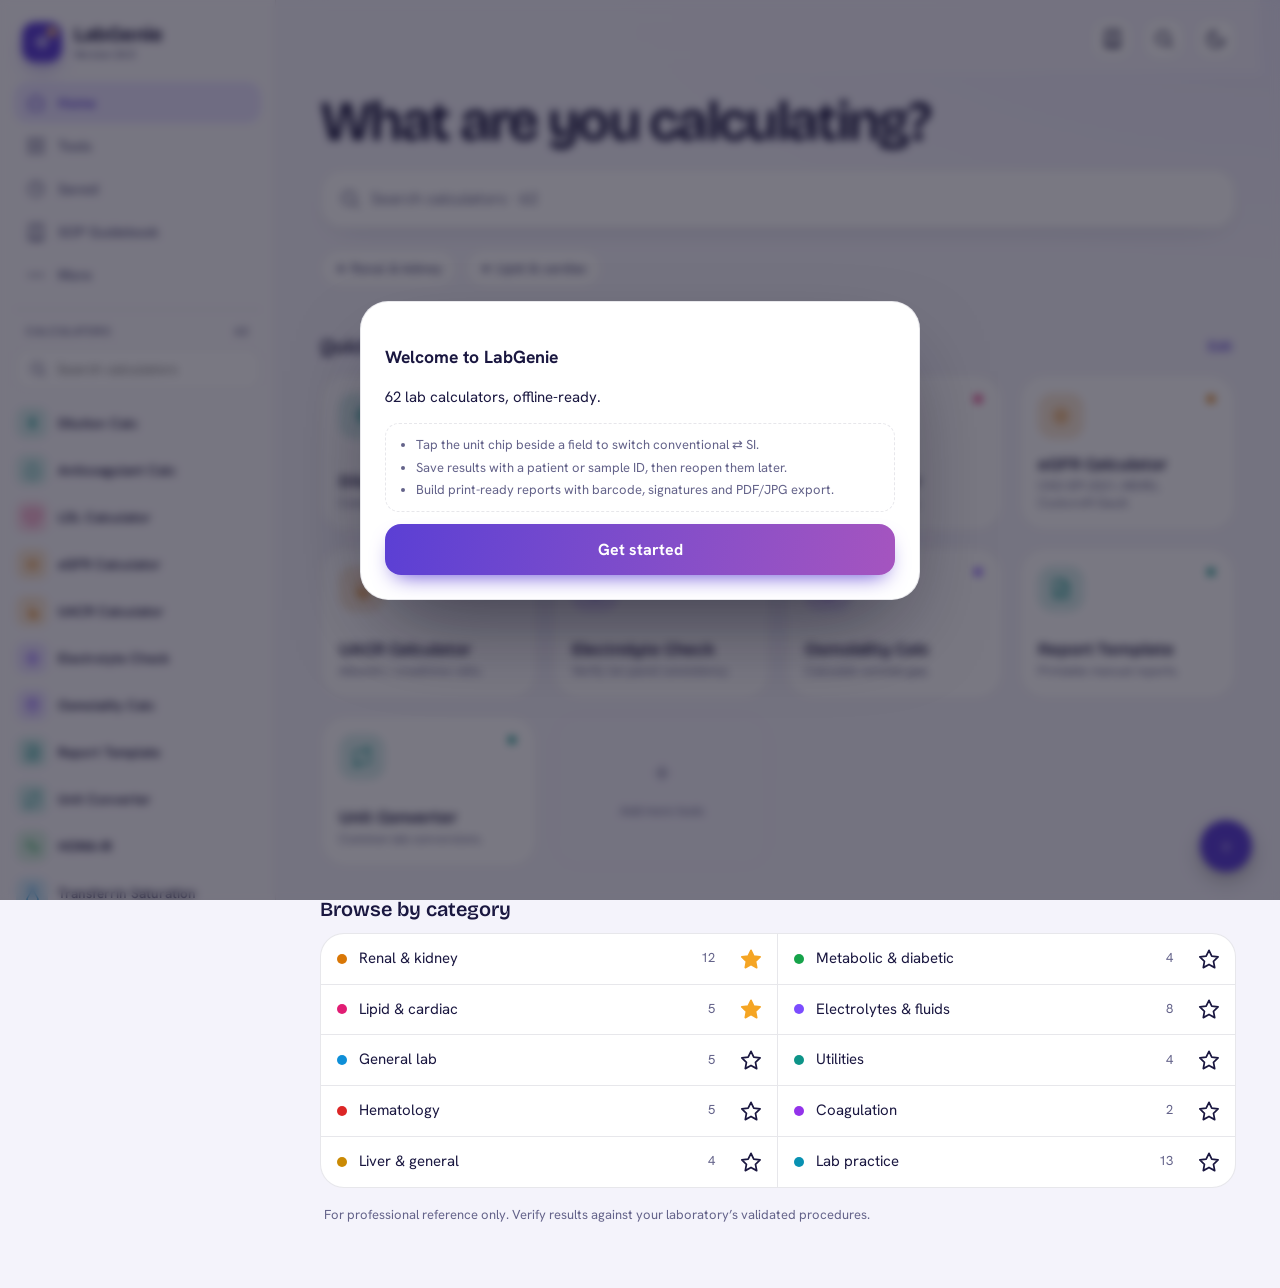
==== commit e62cebab: "Premium tablet and desktop layout; phone layout unchanged - New css/wide.css (all rules behind min-w" ====
--- a/index.html
+++ b/index.html
@@ -12,7 +12,7 @@
 <title>LabGenie</title>
 <link rel="preconnect" href="https://fonts.googleapis.com"><link rel="preconnect" href="https://fonts.gstatic.com" crossorigin>
 <link href="https://fonts.googleapis.com/css2?family=Allura&family=Anek+Bangla:wght@400..700&family=Bricolage+Grotesque:opsz,wght@12..96,500..700&family=Dancing+Script&family=Great+Vibes&family=Hanken+Grotesk:wght@400;500;600;700&family=Hind+Siliguri:wght@400;500;600;700&family=Homemade+Apple&family=Mrs+Saint+Delafield&display=swap" rel="stylesheet">
-<script>window.LG_SWV='23.0';try{var t=JSON.parse(localStorage.getItem('lg.th')||'"auto"');document.documentElement.dataset.e=t=='dark'||(t=='auto'&&matchMedia('(prefers-color-scheme:dark)').matches)?'dark':'light'}catch(e){}</script>
+<script>window.LG_SWV='24.0';try{var t=JSON.parse(localStorage.getItem('lg.th')||'"auto"');document.documentElement.dataset.e=t=='dark'||(t=='auto'&&matchMedia('(prefers-color-scheme:dark)').matches)?'dark':'light'}catch(e){}</script>
 <style>
 :root{--bg:#f4f3fb;--sf:#fff;--ink:#1a1740;--mut:#64638a;--ln:rgba(26,23,64,.1);--pr:#5b3fd4;--pt:#e9e4ff;--ro:#17143a;--ok:#2fc46b;--warn:#f5a524;--bad:#f0506e;--info:#4aa8ff;--f1:'Bricolage Grotesque',system-ui,sans-serif;--f2:'Hanken Grotesk',system-ui,-apple-system,sans-serif}
 :root[data-e=dark]{--bg:#0e0d20;--sf:#181633;--ink:#ecebfa;--mut:#9d9bc4;--ln:rgba(255,255,255,.1);--pt:#2b2668;--ro:#0a0918;--pr:#8f78ff}
@@ -204,6 +204,7 @@
 <link rel="stylesheet" href="css/sop.css?v=21">
 <link rel="stylesheet" href="css/sop2.css?v=22">
 <link rel="stylesheet" href="css/app.css?v=21">
+<link rel="stylesheet" href="css/wide.css?v=23">
 </head>
 <body>
 <div id="shell">
@@ -955,7 +956,7 @@
 <!-- SOP guidebook -->
 <script src="js/sop/boot.js?v=22"></script>
 <!-- App UX: command search, page transitions, swipe-to-close sheets -->
-<script src="js/app/ux.js?v=21"></script>
+<script src="js/app/ux.js?v=23"></script>
 <script>
 /* On a local dev server (VS Code Live Server etc.) never use the offline cache: remove any old service worker + caches so edits always show. */
 if('serviceWorker'in navigator){const dev=/^(localhost|127\.0\.0\.1|\[::1\]|0\.0\.0\.0|192\.168\.\d+\.\d+|10\.\d+\.\d+\.\d+)$|\.localhost$/.test(location.hostname);if(dev){navigator.serviceWorker.getRegistrations().then(rs=>Promise.all(rs.map(r=>r.unregister()))).then(()=>window.caches?caches.keys().then(ks=>Promise.all(ks.map(k=>caches.delete(k)))):0).catch(()=>{})}else addEventListener('load',()=>navigator.serviceWorker.register('./service-worker.js').catch(()=>{}))}
--- a/css/wide.css
+++ b/css/wide.css
@@ -0,0 +1,149 @@
+/* =====================================================================
+   LabGenie · wide.css — tablet (≥600px) and desktop (≥900px) layout.
+   Everything here is inside min-width media queries, so the phone
+   layout (<600px) is untouched.
+   ===================================================================== */
+
+/* ---------------------------- tablet and up ---------------------------- */
+@media (min-width: 600px) {
+  #app { max-width: 860px; }
+  .bar { padding-left: 24px; padding-right: 24px; }
+  .hero { padding: 20px 24px 8px; }
+  .hero h2 { font-size: 42px; max-width: 13em; margin-bottom: 18px; }
+  .sb { padding: 17px 18px; border-radius: 22px; box-shadow: 0 1px 0 var(--ln), 0 10px 30px -22px rgba(26, 23, 64, .35); }
+  .grid { padding: 0 24px; gap: 14px; }
+  .sh { padding: 30px 24px 12px; }
+  .sh h3 { font-size: 20px; }
+  .chips { padding-left: 24px; padding-right: 24px; }
+  .lastc, .cats, .lst, .srch, .fc, .set, .fm, .ro, .wn, .hi { margin-left: 24px; margin-right: 24px; }
+  #v > .ac { margin-left: 24px; margin-right: 24px; }
+  .nt { margin-left: 28px; margin-right: 28px; }
+  .sp { padding-left: 24px; padding-right: 24px; }
+
+  .card { min-height: 152px; padding: 18px; border-radius: 26px; }
+  .card .tag { top: 20px; right: 20px; }
+  .card.lastc { min-height: 0; padding: 16px 18px; }
+  .card b { font-size: 17px; }
+  .fc { padding: 20px; gap: 16px; border-radius: 26px; }
+  .set { padding: 20px; border-radius: 26px; }
+  .ro { padding: 26px 24px 22px; border-radius: 30px; }
+
+  /* smooth, tactile hover on pointer devices */
+  .card, .row, .chip, .ib, .sb, .cats .cr > button, .calc, .btn, .sp-dep button, .sp-quick a { transition: transform .18s ease, box-shadow .18s ease, border-color .18s ease, background-color .18s ease, color .18s ease; }
+  @media (hover: hover) {
+    .card:hover { transform: translateY(-3px); border-color: color-mix(in srgb, var(--c, var(--pr)) 38%, var(--ln)); box-shadow: 0 18px 36px -20px color-mix(in srgb, var(--c, var(--pr)) 55%, transparent); }
+    .card.add:hover { border-color: var(--pr); color: var(--pr); }
+    .row:hover { border-color: color-mix(in srgb, var(--c, var(--pr)) 40%, var(--ln)); box-shadow: 0 10px 24px -18px rgba(26, 23, 64, .45); }
+    .chip:hover { border-color: color-mix(in srgb, var(--pr) 50%, var(--ln)); color: var(--ink); }
+    .chip.on:hover { color: var(--bg); }
+    .ib:hover { border-color: color-mix(in srgb, var(--pr) 45%, var(--ln)); color: var(--pr); }
+    .sb:hover { border-color: color-mix(in srgb, var(--pr) 50%, var(--ln)); color: var(--ink); }
+    .cats .cr > button:hover { background: color-mix(in srgb, var(--c, var(--pr)) 6%, transparent); }
+    .calc:hover { filter: brightness(1.07); box-shadow: 0 16px 30px -12px var(--pr); }
+    .btn:hover { filter: brightness(.97); }
+    .sp-dep button:hover, .sp-quick a:hover { transform: translateY(-2px); border-color: color-mix(in srgb, var(--pr) 40%, var(--ln)); }
+  }
+
+  /* bottom sheets become centred dialogs */
+  #ov { place-items: center; padding: 24px; }
+  .bs { width: min(560px, 100%); border-radius: 28px; padding: 24px; max-height: 84dvh; box-shadow: 0 40px 90px -30px rgba(10, 8, 30, .6); }
+  .bs .grab { display: none; }
+  @keyframes bsin { from { transform: translateY(14px) scale(.98); opacity: 0; } }
+}
+
+/* ---------------- calculators: form beside a sticky result ---------------- */
+@media (min-width: 820px) {
+  #v > div:has(> #of) { display: grid; grid-template-columns: minmax(0, 1fr) minmax(0, 1fr); align-items: start; }
+  #v > div:has(> #of) > #of { margin-right: 8px; }
+  #v > div:has(> #of) > #rw { position: sticky; top: 76px; }
+  #v > div:has(> #of) > #rw .ro { margin-left: 8px; margin-top: 6px; }
+  #v > div:has(> #ro) { display: grid; grid-template-columns: minmax(0, 1fr) minmax(0, 1fr); align-items: start; }
+  #v > div:has(> #ro) > * { grid-column: 1; margin-right: 8px; }
+  #v > div:has(> #ro) > #ro { grid-column: 2; grid-row: 1 / span 6; position: sticky; top: 76px; margin-left: 8px; margin-right: 24px; }
+  .big { font-size: 60px; }
+}
+
+/* --------------------------------- desktop --------------------------------- */
+@media (min-width: 900px) {
+  body { background: radial-gradient(1200px 600px at 100% -10%, color-mix(in srgb, var(--pr) 7%, transparent), transparent 60%), var(--bg); background-attachment: fixed; }
+  #shell { max-width: none; grid-template-columns: 276px minmax(0, 1fr); }
+  #app { max-width: 1140px; width: 100%; margin: 0 auto; padding: 0 20px 56px; }
+
+  /* navigation moves to the sidebar */
+  .tb { display: none; }
+  .fab { bottom: 28px; right: 28px; width: 52px; height: 52px; }
+  #mcp { bottom: 92px; right: 28px; }
+  .toast { bottom: 32px; }
+
+  /* header: brand lives in the sidebar */
+  .bar { padding-top: 18px; padding-bottom: 14px; }
+  .bar > .logo { display: none; }
+  .bar > .bt { visibility: hidden; }
+  .bar h1 { font-size: 22px; }
+
+  .hero h2 { font-size: 50px; letter-spacing: -.03em; }
+  .grid { grid-template-columns: repeat(3, minmax(0, 1fr)); gap: 16px; }
+  .cats { display: grid; grid-template-columns: 1fr 1fr; }
+  .cats .cr:nth-child(2) { border-top: 0; }
+  .cats .cr:nth-child(odd) { border-right: 1px solid var(--ln); }
+  #list .lst { display: grid; grid-template-columns: repeat(2, minmax(0, 1fr)); gap: 10px; }
+
+  /* Settings / More: two balanced columns */
+  #v:has(> .set + .set + .set) { columns: 2; column-gap: 0; }
+  #v:has(> .set + .set + .set) > * { break-inside: avoid; }
+  #v:has(> .set + .set + .set) > .hero { column-span: all; }
+  #v:has(> .set + .set + .set) > .set:nth-child(n) { margin-left: 24px; margin-right: 12px; }
+
+  /* guidebook keeps a readable width */
+  .sp { max-width: 1000px; margin: 0 auto; }
+
+  /* ---------------- sidebar ---------------- */
+  #side { display: flex; flex-direction: column; overflow: hidden; padding: 18px 0 0; background: color-mix(in srgb, var(--sf) 60%, var(--bg)); }
+  #side:empty { display: none; }
+  .sd-top { padding: 0 14px; flex: none; }
+  .sd-brand { display: flex; align-items: center; gap: 12px; padding: 4px 8px 20px; color: var(--ink); text-decoration: none; }
+  .sd-brand .logo { width: 40px; height: 40px; border-radius: 13px; box-shadow: 0 10px 22px -10px var(--pr); }
+  .sd-brand b { display: block; font: 700 20px/1.1 var(--f1); letter-spacing: -.015em; }
+  .sd-brand small { margin: 2px 0 0; font-size: 11px; font-weight: 600; }
+  .sd-nav { display: flex; flex-direction: column; gap: 2px; padding-bottom: 14px; margin-bottom: 14px; border-bottom: 1px solid var(--ln); }
+  .sd-nav a { display: flex; align-items: center; gap: 12px; padding: 10px 12px; border-radius: 14px; color: var(--mut); font-weight: 600; font-size: 14.5px; text-decoration: none; transition: background-color .15s, color .15s; }
+  .sd-nav a svg { width: 20px; height: 20px; }
+  .sd-nav a:hover { background: color-mix(in srgb, var(--pr) 8%, transparent); color: var(--ink); }
+  .sd-nav a.on { background: var(--pt); color: var(--pr); }
+  .sd-lbl { display: flex; justify-content: space-between; padding: 0 12px 8px; font-size: 11px; font-weight: 700; letter-spacing: .08em; text-transform: uppercase; color: var(--mut); }
+  #side .srch { flex: none; margin: 0 14px 8px; border-radius: 14px; border-width: 1px; }
+  #side .srch svg { width: 18px; height: 18px; color: var(--mut); }
+  #side .srch input { padding: 10px 0; font-size: 14px; }
+  #side #sl { flex: 1; min-height: 0; overflow-y: auto; margin: 0; padding: 2px 8px 24px; gap: 1px; scrollbar-width: thin; scrollbar-color: var(--ln) transparent; }
+  #side .row { padding: 7px 8px; gap: 10px; border: 0; border-radius: 12px; background: none; }
+  #side .row .ti { width: 32px; height: 32px; border-radius: 10px; }
+  #side .row .ti svg { width: 17px; height: 17px; }
+  #side .row b { font: 600 13.5px/1.25 var(--f2); letter-spacing: 0; }
+  #side .row:hover { background: color-mix(in srgb, var(--c) 9%, transparent); box-shadow: none; }
+  #side .row.cur { background: color-mix(in srgb, var(--c) 14%, transparent); box-shadow: inset 3px 0 0 var(--c); }
+}
+
+@media (min-width: 1240px) {
+  .grid { grid-template-columns: repeat(4, minmax(0, 1fr)); }
+  #list .lst { grid-template-columns: repeat(3, minmax(0, 1fr)); }
+  .hero h2 { font-size: 56px; }
+}
+
+/* guidebook tiles on wide screens */
+@media (min-width: 900px) {
+  .sp-quick { grid-template-columns: repeat(6, minmax(0, 1fr)); }
+}
+@media (min-width: 1100px) {
+  .sp-dep { grid-template-columns: repeat(5, minmax(0, 1fr)); }
+  .sp-dep button:last-child:nth-child(odd) { grid-column: auto; }
+}
+@media (min-width: 900px) {
+  .rx-act { bottom: 20px; }
+  .rx-act { box-shadow: 0 18px 40px -18px rgba(10, 8, 30, .55); }
+}
+@media (min-width: 900px) {
+  /* chip rows wrap instead of scrolling sideways (no horizontal scroll with a mouse) */
+  .chips { flex-wrap: wrap; overflow: visible; }
+  .chw .chips { padding-right: 24px; }
+  .chn { display: none !important; }
+}
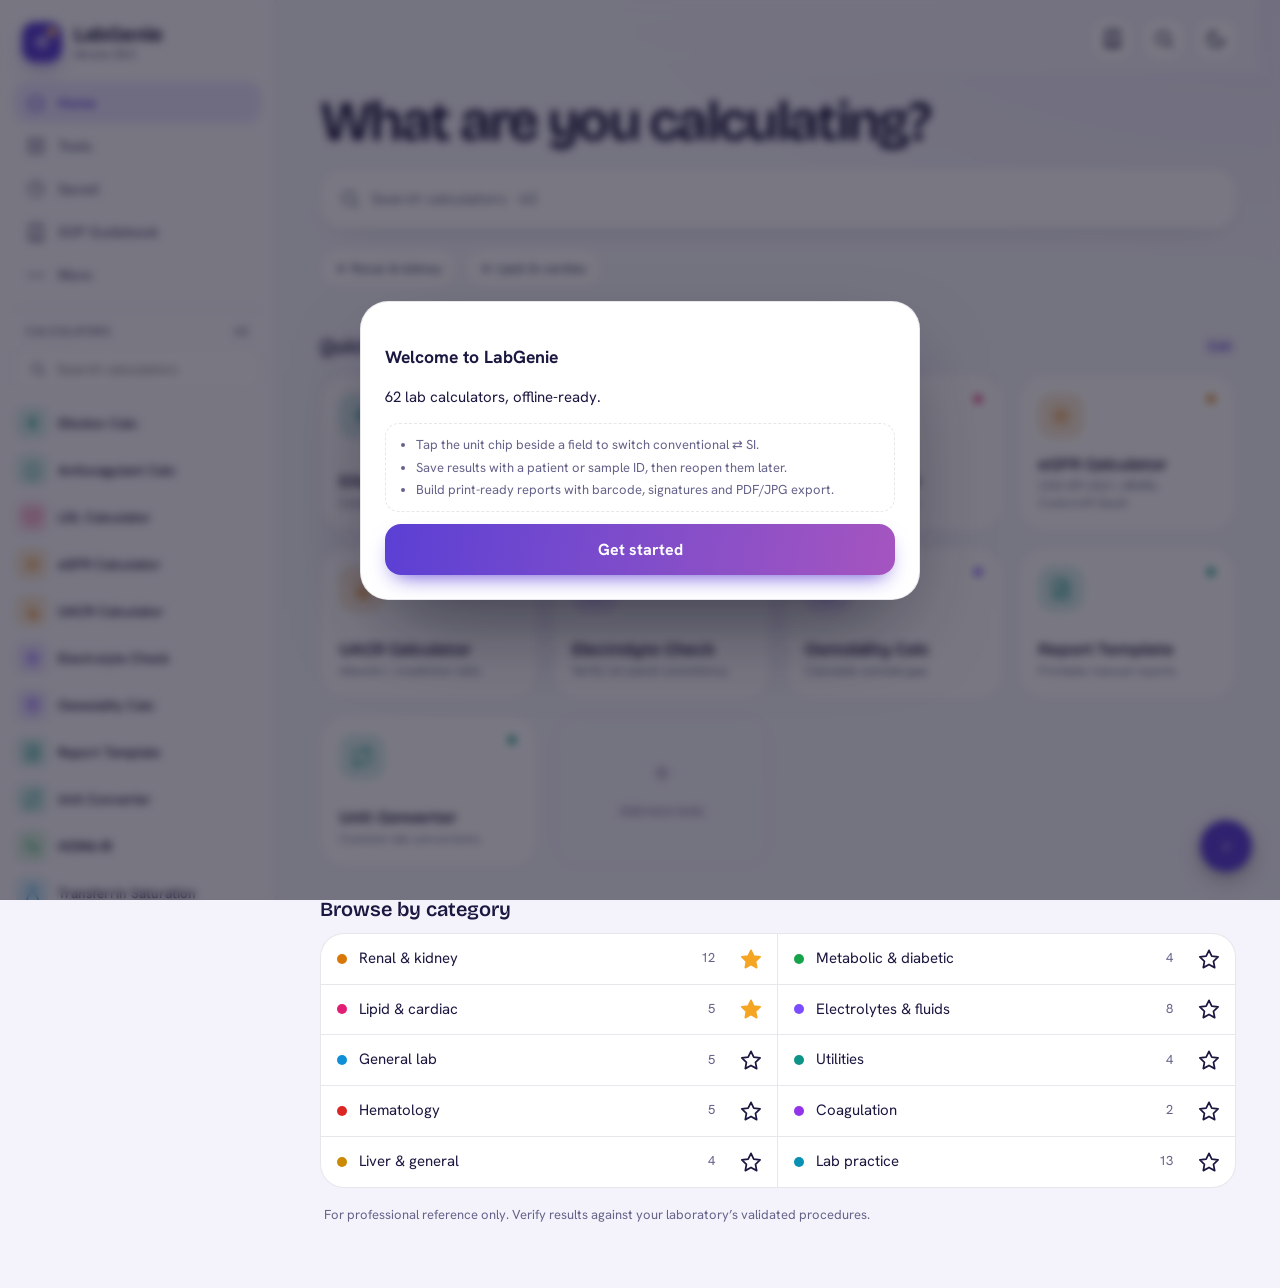
==== commit 68fca7f0: "Report: one department and one specimen per page, tests line in header, cleaner abnormal rows - Abno" ====
--- a/index.html
+++ b/index.html
@@ -12,7 +12,7 @@
 <title>LabGenie</title>
 <link rel="preconnect" href="https://fonts.googleapis.com"><link rel="preconnect" href="https://fonts.gstatic.com" crossorigin>
 <link href="https://fonts.googleapis.com/css2?family=Allura&family=Anek+Bangla:wght@400..700&family=Bricolage+Grotesque:opsz,wght@12..96,500..700&family=Dancing+Script&family=Great+Vibes&family=Hanken+Grotesk:wght@400;500;600;700&family=Hind+Siliguri:wght@400;500;600;700&family=Homemade+Apple&family=Mrs+Saint+Delafield&display=swap" rel="stylesheet">
-<script>window.LG_SWV='24.0';try{var t=JSON.parse(localStorage.getItem('lg.th')||'"auto"');document.documentElement.dataset.e=t=='dark'||(t=='auto'&&matchMedia('(prefers-color-scheme:dark)').matches)?'dark':'light'}catch(e){}</script>
+<script>window.LG_SWV='25.0';try{var t=JSON.parse(localStorage.getItem('lg.th')||'"auto"');document.documentElement.dataset.e=t=='dark'||(t=='auto'&&matchMedia('(prefers-color-scheme:dark)').matches)?'dark':'light'}catch(e){}</script>
 <style>
 :root{--bg:#f4f3fb;--sf:#fff;--ink:#1a1740;--mut:#64638a;--ln:rgba(26,23,64,.1);--pr:#5b3fd4;--pt:#e9e4ff;--ro:#17143a;--ok:#2fc46b;--warn:#f5a524;--bad:#f0506e;--info:#4aa8ff;--f1:'Bricolage Grotesque',system-ui,sans-serif;--f2:'Hanken Grotesk',system-ui,-apple-system,sans-serif}
 :root[data-e=dark]{--bg:#0e0d20;--sf:#181633;--ink:#ecebfa;--mut:#9d9bc4;--ln:rgba(255,255,255,.1);--pt:#2b2668;--ro:#0a0918;--pr:#8f78ff}
@@ -947,12 +947,12 @@
 })();
 </script>
 <!-- Report engine v2 (modular) -->
-<script src="js/report/catalog.js?v=21"></script>
-<script src="js/report/engine.js?v=21"></script>
-<script src="js/report/signature.js?v=21"></script>
-<script src="js/report/render.js?v=21"></script>
-<script src="js/report/export.js?v=21"></script>
-<script src="js/report/ui.js?v=21"></script>
+<script src="js/report/catalog.js?v=25"></script>
+<script src="js/report/engine.js?v=25"></script>
+<script src="js/report/signature.js?v=25"></script>
+<script src="js/report/render.js?v=25"></script>
+<script src="js/report/export.js?v=25"></script>
+<script src="js/report/ui.js?v=25"></script>
 <!-- SOP guidebook -->
 <script src="js/sop/boot.js?v=22"></script>
 <!-- App UX: command search, page transitions, swipe-to-close sheets -->
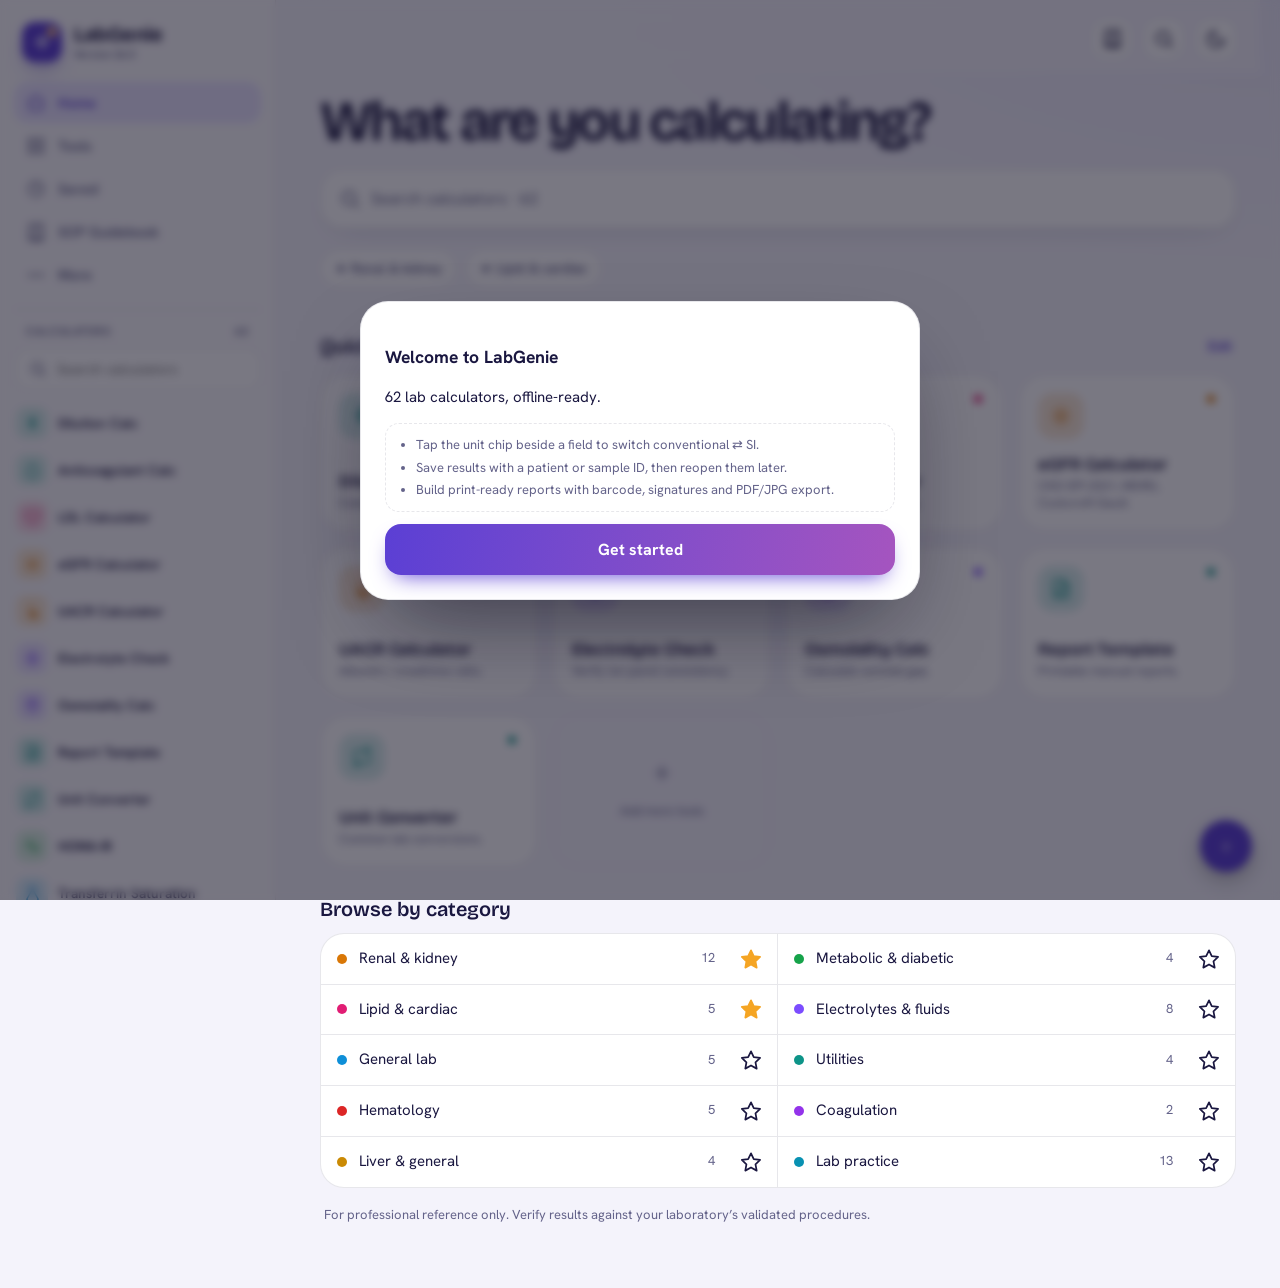
==== commit cd5a1ce6: "Report preview: start at page 1 and scroll the whole document The preview column was vertically cent" ====
--- a/index.html
+++ b/index.html
@@ -12,7 +12,7 @@
 <title>LabGenie</title>
 <link rel="preconnect" href="https://fonts.googleapis.com"><link rel="preconnect" href="https://fonts.gstatic.com" crossorigin>
 <link href="https://fonts.googleapis.com/css2?family=Allura&family=Anek+Bangla:wght@400..700&family=Bricolage+Grotesque:opsz,wght@12..96,500..700&family=Dancing+Script&family=Great+Vibes&family=Hanken+Grotesk:wght@400;500;600;700&family=Hind+Siliguri:wght@400;500;600;700&family=Homemade+Apple&family=Mrs+Saint+Delafield&display=swap" rel="stylesheet">
-<script>window.LG_SWV='25.0';try{var t=JSON.parse(localStorage.getItem('lg.th')||'"auto"');document.documentElement.dataset.e=t=='dark'||(t=='auto'&&matchMedia('(prefers-color-scheme:dark)').matches)?'dark':'light'}catch(e){}</script>
+<script>window.LG_SWV='26.0';try{var t=JSON.parse(localStorage.getItem('lg.th')||'"auto"');document.documentElement.dataset.e=t=='dark'||(t=='auto'&&matchMedia('(prefers-color-scheme:dark)').matches)?'dark':'light'}catch(e){}</script>
 <style>
 :root{--bg:#f4f3fb;--sf:#fff;--ink:#1a1740;--mut:#64638a;--ln:rgba(26,23,64,.1);--pr:#5b3fd4;--pt:#e9e4ff;--ro:#17143a;--ok:#2fc46b;--warn:#f5a524;--bad:#f0506e;--info:#4aa8ff;--f1:'Bricolage Grotesque',system-ui,sans-serif;--f2:'Hanken Grotesk',system-ui,-apple-system,sans-serif}
 :root[data-e=dark]{--bg:#0e0d20;--sf:#181633;--ink:#ecebfa;--mut:#9d9bc4;--ln:rgba(255,255,255,.1);--pt:#2b2668;--ro:#0a0918;--pr:#8f78ff}
@@ -200,7 +200,7 @@
 .sp-bk{color:var(--ink);text-decoration:none}.sp-bk:hover{color:var(--pr)}
 .ih{margin:0 0 6px;padding-left:20px;line-height:1.6;font-size:14px}.ih li{margin:4px 0}
 </style>
-<link rel="stylesheet" href="css/report.css?v=21">
+<link rel="stylesheet" href="css/report.css?v=26">
 <link rel="stylesheet" href="css/sop.css?v=21">
 <link rel="stylesheet" href="css/sop2.css?v=22">
 <link rel="stylesheet" href="css/app.css?v=21">
--- a/css/report.css
+++ b/css/report.css
@@ -179,7 +179,8 @@
 .rx-curc { background: color-mix(in srgb, var(--pr) 8%, transparent); border-radius: 10px; }
 
 /* preview overlay */
-.rx-rvt { flex-wrap: wrap; align-items: center; }
+.rx-rvt { flex-wrap: wrap; align-items: center; align-self: stretch; }
 .rx-rvn { flex: 1; font-size: 12.5px; color: var(--mut); font-weight: 600; }
-.rx-rvb { flex-direction: column; align-items: center; gap: 14px; }
+.rx-rvb { flex-direction: column; justify-content: flex-start; align-items: safe center; gap: 14px; }
+.rx-rvb > * { flex: none; }
 .rx-shw { flex: none; overflow: hidden; box-shadow: 0 10px 30px rgba(0, 0, 0, .45); background: #fff; }
